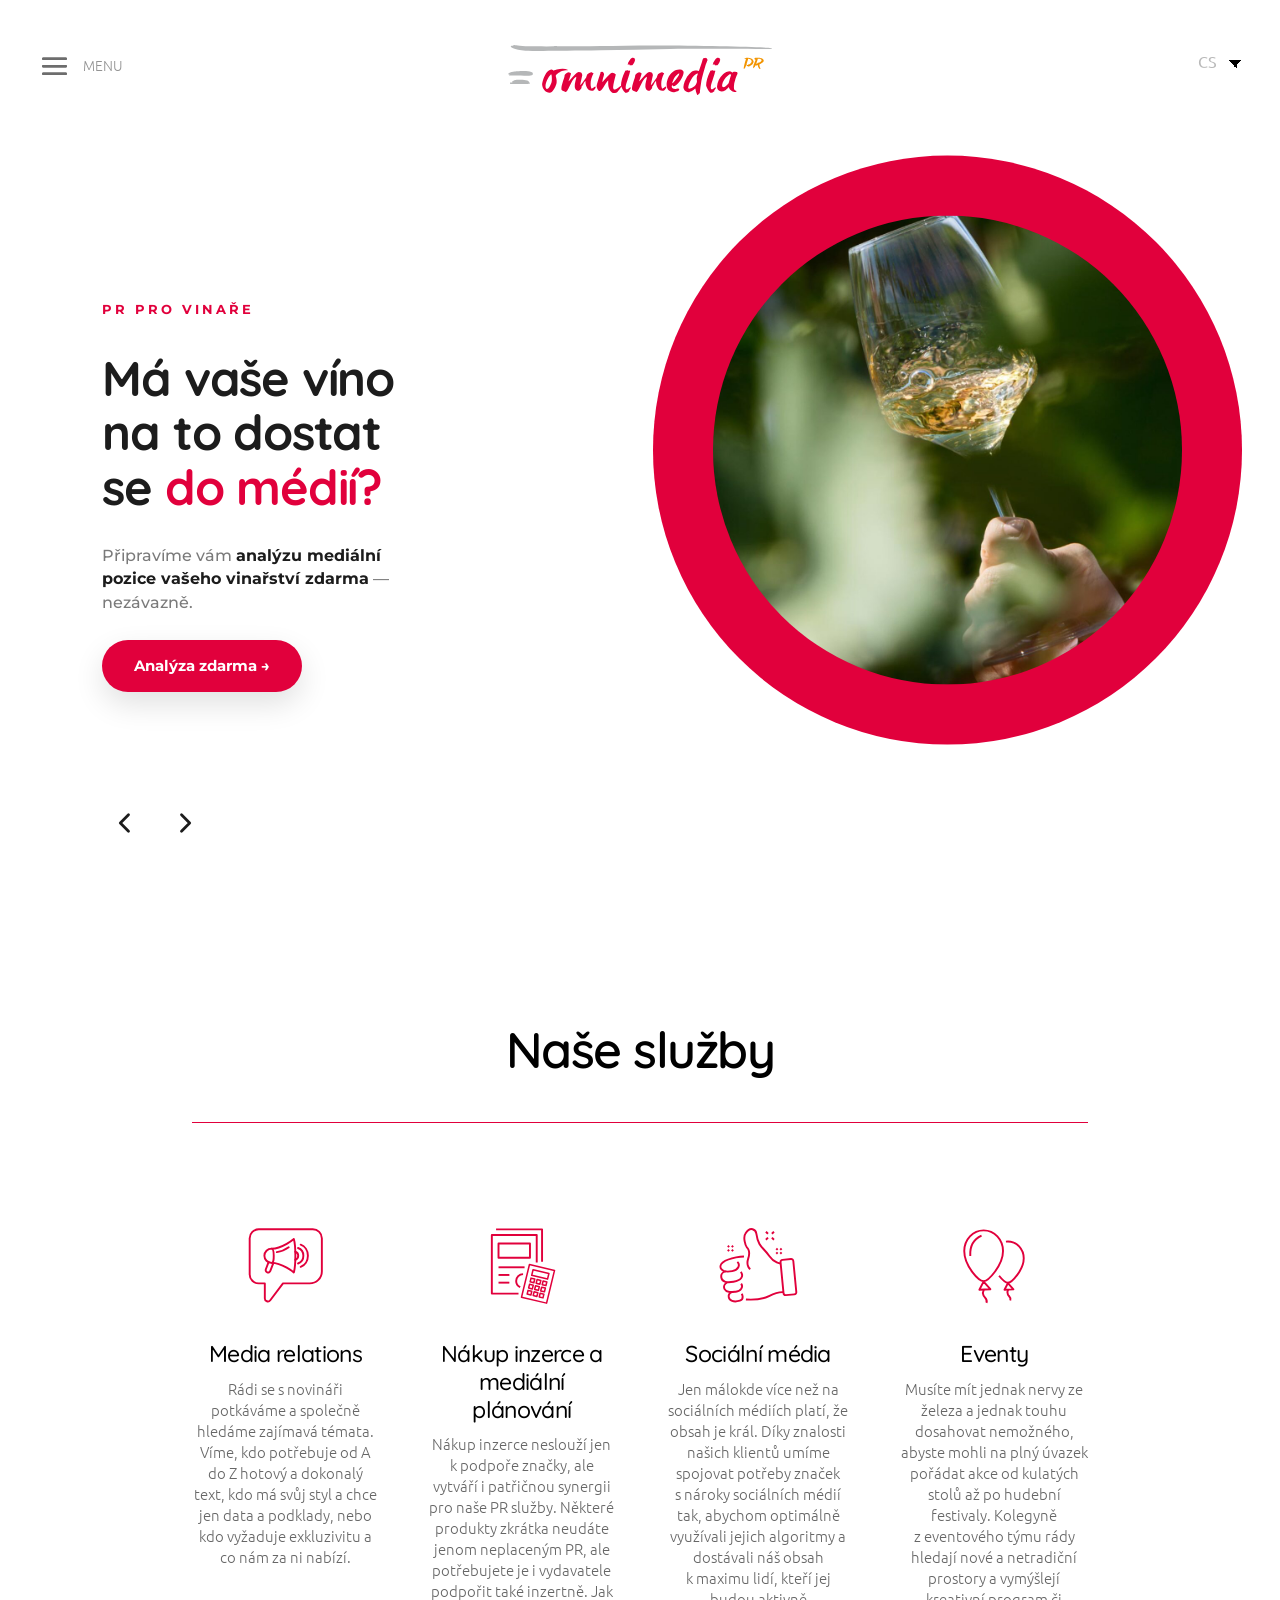
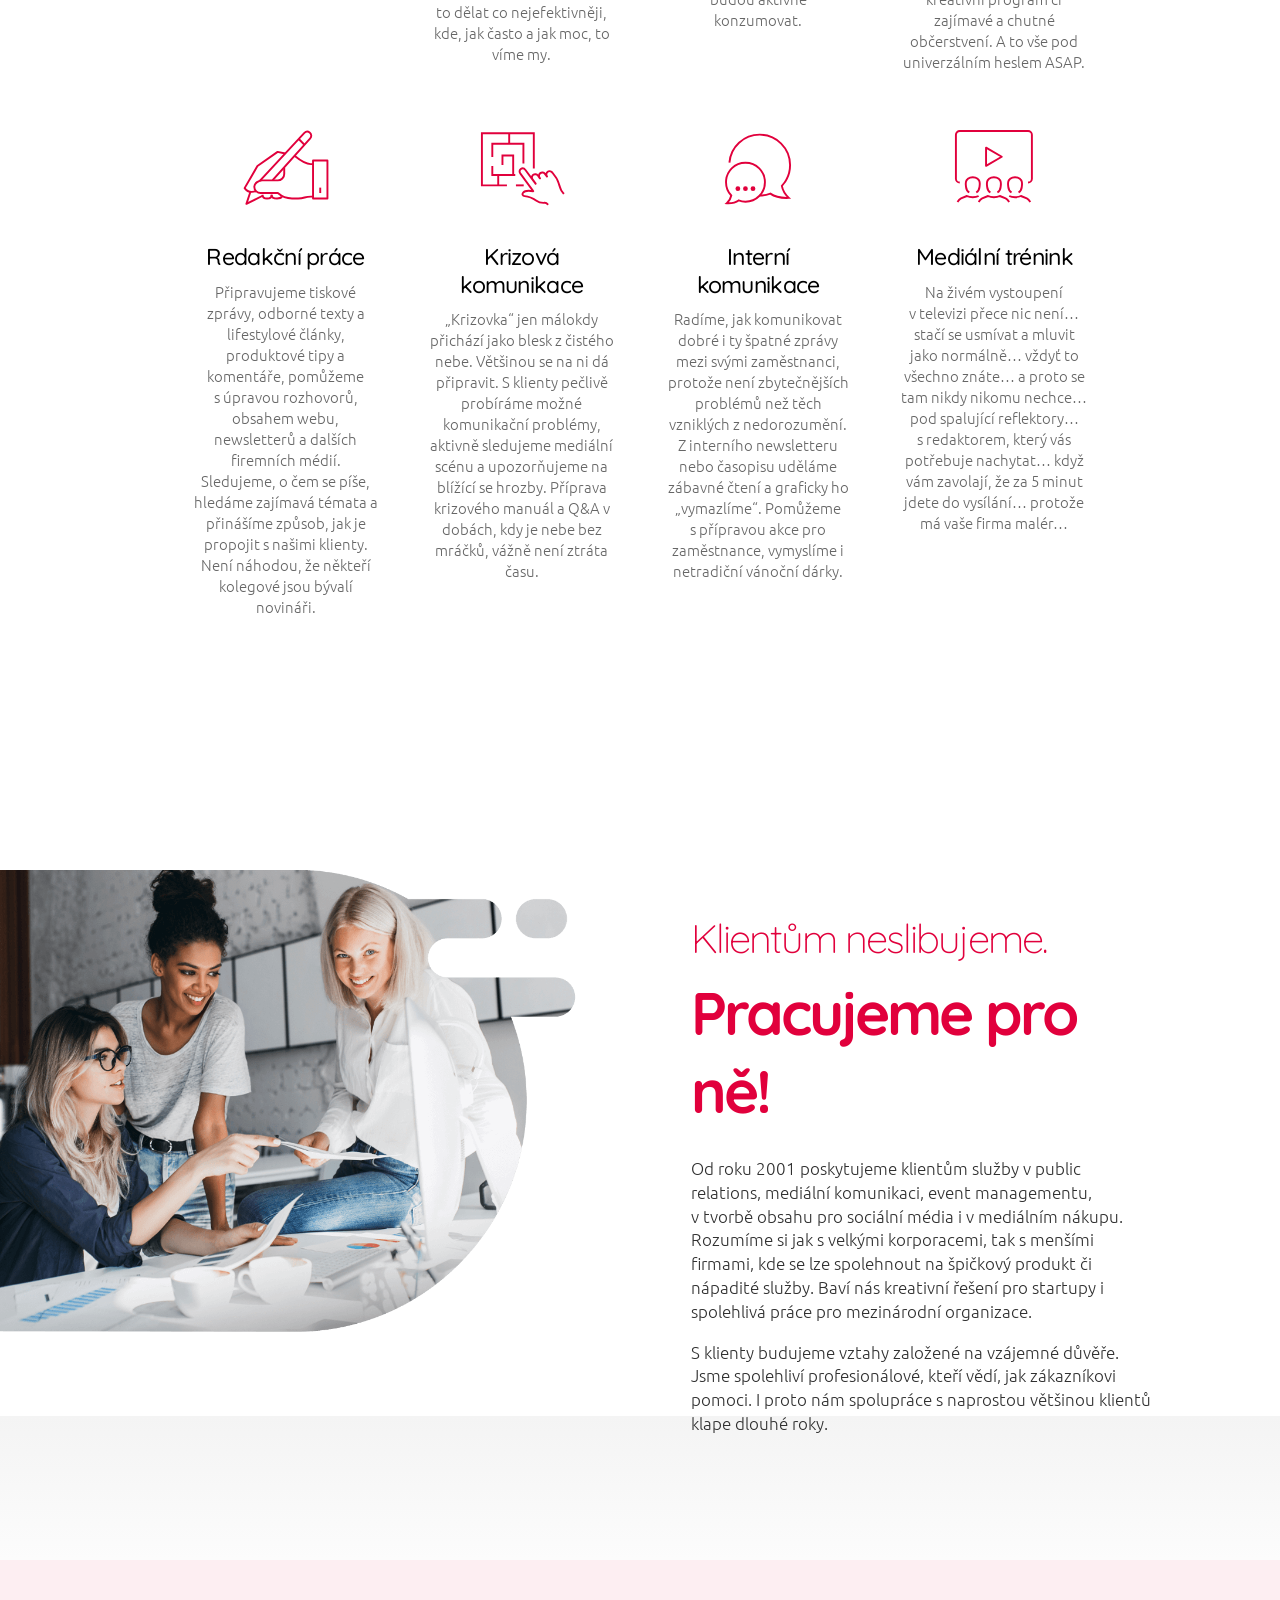
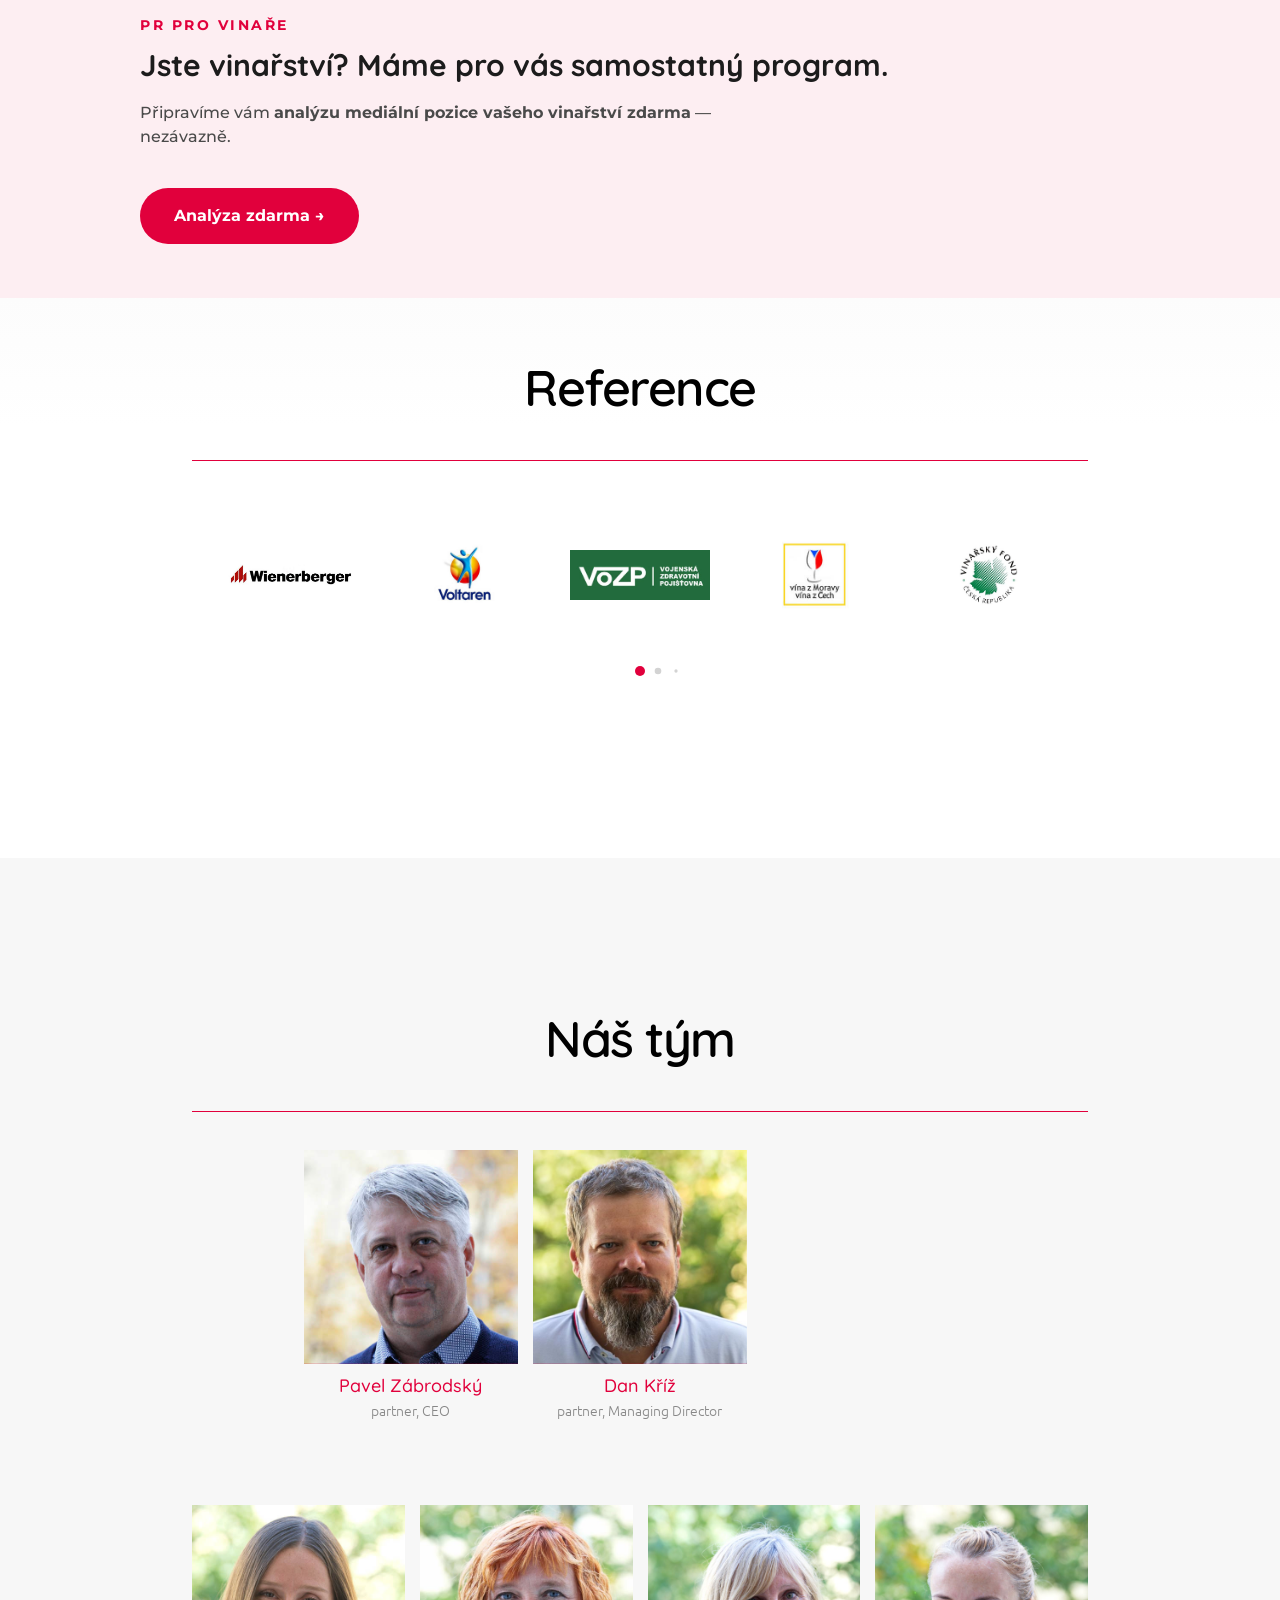
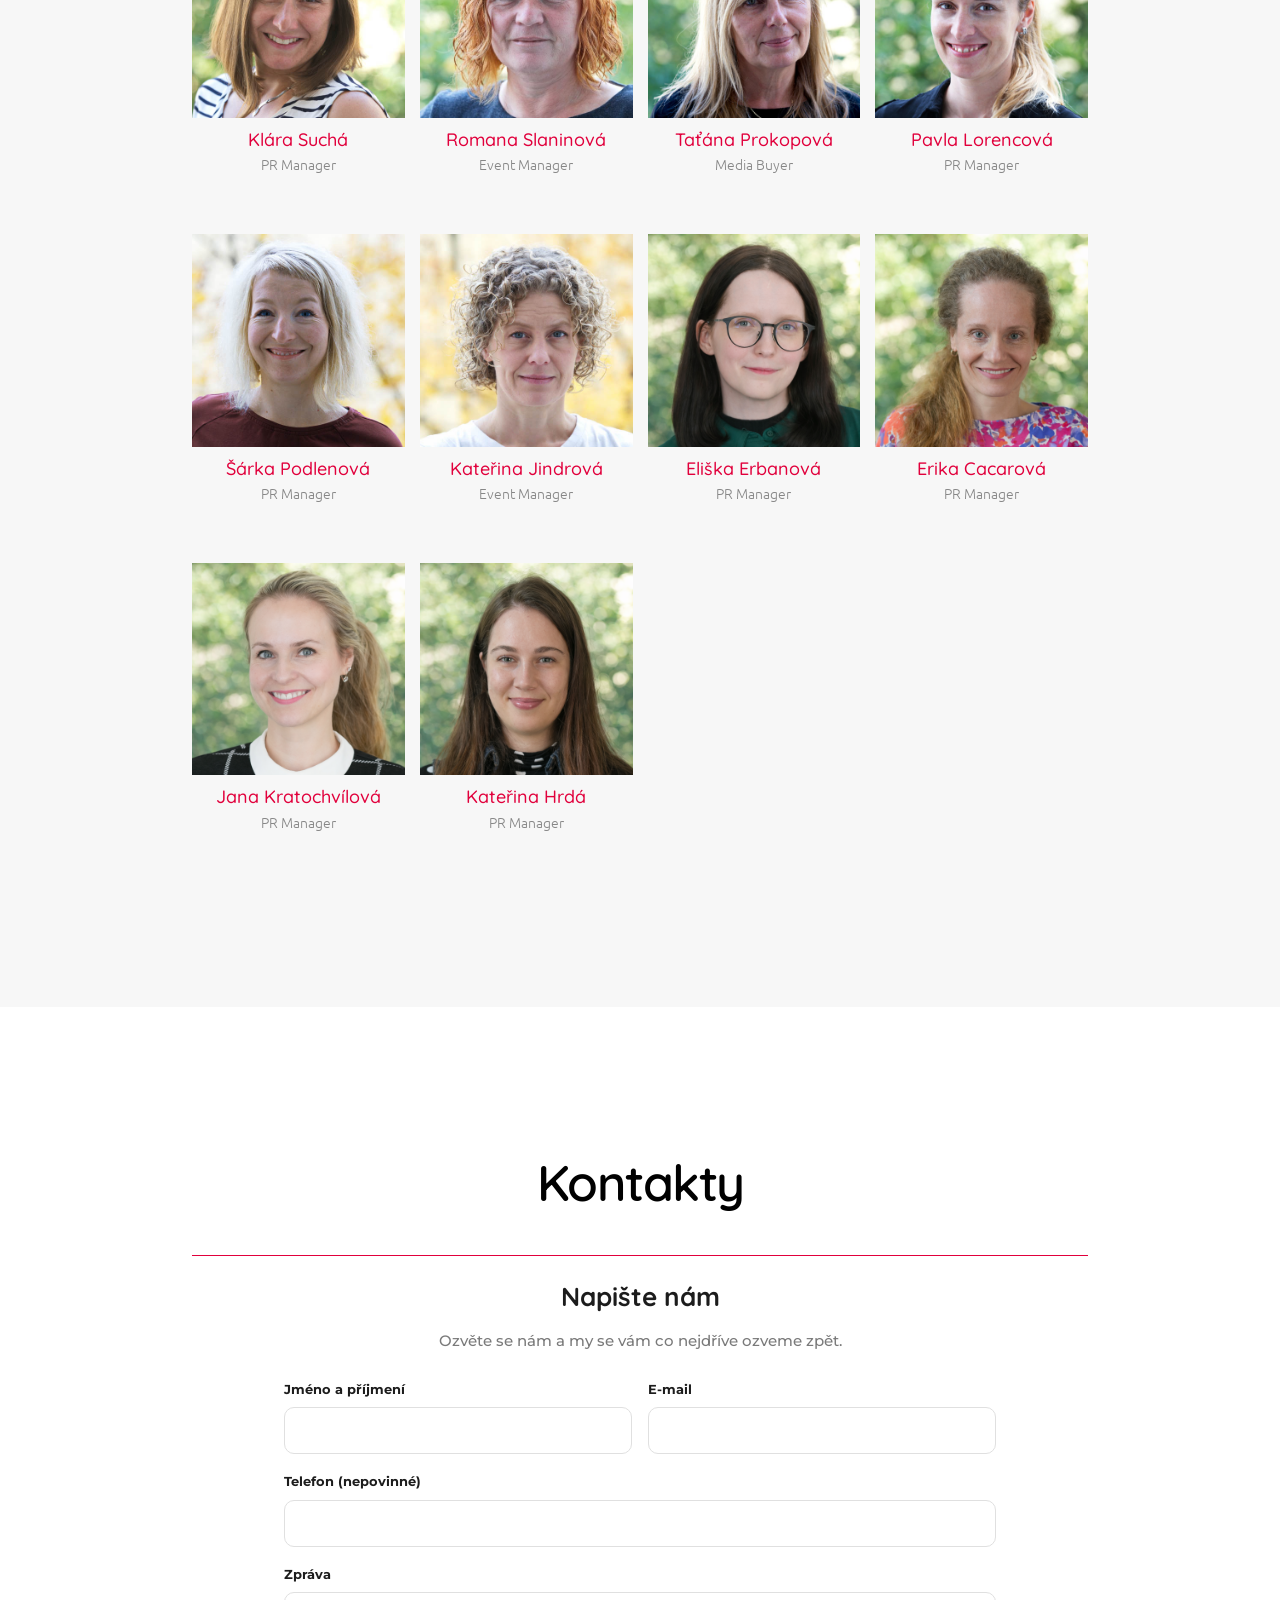
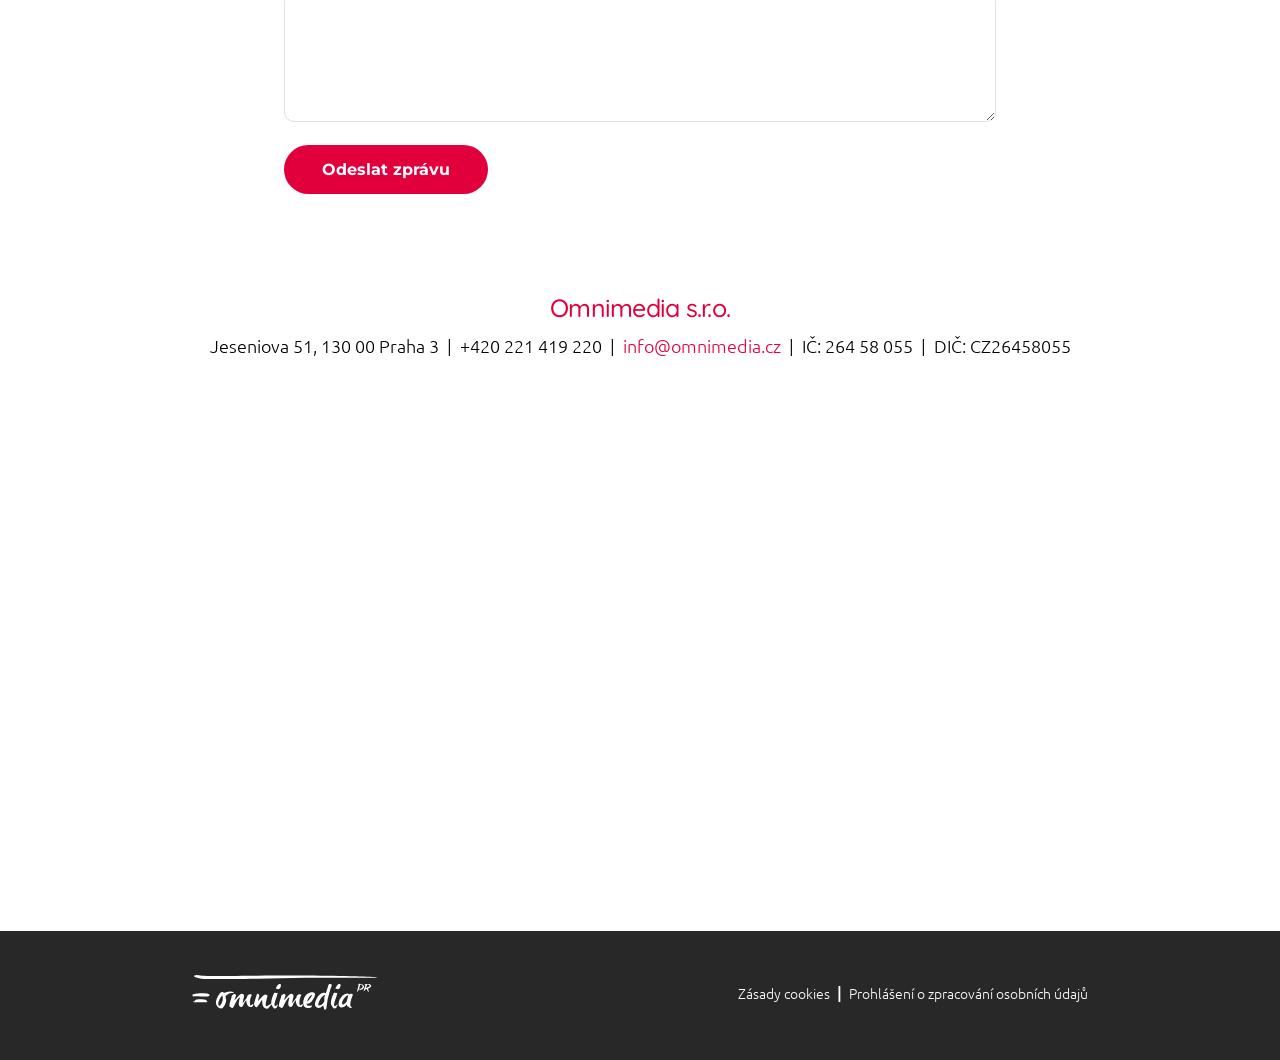
==== index.html @ 662f028c "Omnimedia web – statická kopie (CS+EN), čistý hero slider - 1:1 kopie omnimedia.cz převedená na samo" ====
<!DOCTYPE html>
<html lang="cs">
<head>
	<meta charset="UTF-8" />
<meta http-equiv="X-UA-Compatible" content="IE=edge">
	

	<script type="text/javascript">
		document.documentElement.className = 'js';
	</script>
	
	<title>Omnimedia | Omnimedia - Public Relations</title>
<meta name='robots' content='max-image-preview:large' />
<script type="text/javascript">
			let jqueryParams=[],jQuery=function(r){return jqueryParams=[...jqueryParams,r],jQuery},$=function(r){return jqueryParams=[...jqueryParams,r],$};window.jQuery=jQuery,window.$=jQuery;let customHeadScripts=!1;jQuery.fn=jQuery.prototype={},$.fn=jQuery.prototype={},jQuery.noConflict=function(r){if(window.jQuery)return jQuery=window.jQuery,$=window.jQuery,customHeadScripts=!0,jQuery.noConflict},jQuery.ready=function(r){jqueryParams=[...jqueryParams,r]},$.ready=function(r){jqueryParams=[...jqueryParams,r]},jQuery.load=function(r){jqueryParams=[...jqueryParams,r]},$.load=function(r){jqueryParams=[...jqueryParams,r]},jQuery.fn.ready=function(r){jqueryParams=[...jqueryParams,r]},$.fn.ready=function(r){jqueryParams=[...jqueryParams,r]};</script>





<style id="global-styles-inline-css">
:root{--wp--preset--aspect-ratio--square: 1;--wp--preset--aspect-ratio--4-3: 4/3;--wp--preset--aspect-ratio--3-4: 3/4;--wp--preset--aspect-ratio--3-2: 3/2;--wp--preset--aspect-ratio--2-3: 2/3;--wp--preset--aspect-ratio--16-9: 16/9;--wp--preset--aspect-ratio--9-16: 9/16;--wp--preset--color--black: #000000;--wp--preset--color--cyan-bluish-gray: #abb8c3;--wp--preset--color--white: #ffffff;--wp--preset--color--pale-pink: #f78da7;--wp--preset--color--vivid-red: #cf2e2e;--wp--preset--color--luminous-vivid-orange: #ff6900;--wp--preset--color--luminous-vivid-amber: #fcb900;--wp--preset--color--light-green-cyan: #7bdcb5;--wp--preset--color--vivid-green-cyan: #00d084;--wp--preset--color--pale-cyan-blue: #8ed1fc;--wp--preset--color--vivid-cyan-blue: #0693e3;--wp--preset--color--vivid-purple: #9b51e0;--wp--preset--gradient--vivid-cyan-blue-to-vivid-purple: linear-gradient(135deg,rgb(6,147,227) 0%,rgb(155,81,224) 100%);--wp--preset--gradient--light-green-cyan-to-vivid-green-cyan: linear-gradient(135deg,rgb(122,220,180) 0%,rgb(0,208,130) 100%);--wp--preset--gradient--luminous-vivid-amber-to-luminous-vivid-orange: linear-gradient(135deg,rgb(252,185,0) 0%,rgb(255,105,0) 100%);--wp--preset--gradient--luminous-vivid-orange-to-vivid-red: linear-gradient(135deg,rgb(255,105,0) 0%,rgb(207,46,46) 100%);--wp--preset--gradient--very-light-gray-to-cyan-bluish-gray: linear-gradient(135deg,rgb(238,238,238) 0%,rgb(169,184,195) 100%);--wp--preset--gradient--cool-to-warm-spectrum: linear-gradient(135deg,rgb(74,234,220) 0%,rgb(151,120,209) 20%,rgb(207,42,186) 40%,rgb(238,44,130) 60%,rgb(251,105,98) 80%,rgb(254,248,76) 100%);--wp--preset--gradient--blush-light-purple: linear-gradient(135deg,rgb(255,206,236) 0%,rgb(152,150,240) 100%);--wp--preset--gradient--blush-bordeaux: linear-gradient(135deg,rgb(254,205,165) 0%,rgb(254,45,45) 50%,rgb(107,0,62) 100%);--wp--preset--gradient--luminous-dusk: linear-gradient(135deg,rgb(255,203,112) 0%,rgb(199,81,192) 50%,rgb(65,88,208) 100%);--wp--preset--gradient--pale-ocean: linear-gradient(135deg,rgb(255,245,203) 0%,rgb(182,227,212) 50%,rgb(51,167,181) 100%);--wp--preset--gradient--electric-grass: linear-gradient(135deg,rgb(202,248,128) 0%,rgb(113,206,126) 100%);--wp--preset--gradient--midnight: linear-gradient(135deg,rgb(2,3,129) 0%,rgb(40,116,252) 100%);--wp--preset--font-size--small: 13px;--wp--preset--font-size--medium: 20px;--wp--preset--font-size--large: 36px;--wp--preset--font-size--x-large: 42px;--wp--preset--spacing--20: 0.44rem;--wp--preset--spacing--30: 0.67rem;--wp--preset--spacing--40: 1rem;--wp--preset--spacing--50: 1.5rem;--wp--preset--spacing--60: 2.25rem;--wp--preset--spacing--70: 3.38rem;--wp--preset--spacing--80: 5.06rem;--wp--preset--shadow--natural: 6px 6px 9px rgba(0, 0, 0, 0.2);--wp--preset--shadow--deep: 12px 12px 50px rgba(0, 0, 0, 0.4);--wp--preset--shadow--sharp: 6px 6px 0px rgba(0, 0, 0, 0.2);--wp--preset--shadow--outlined: 6px 6px 0px -3px rgb(255, 255, 255), 6px 6px rgb(0, 0, 0);--wp--preset--shadow--crisp: 6px 6px 0px rgb(0, 0, 0);}:root { --wp--style--global--content-size: 823px;--wp--style--global--wide-size: 1080px; }:where(body) { margin: 0; }.wp-site-blocks > .alignleft { float: left; margin-right: 2em; }.wp-site-blocks > .alignright { float: right; margin-left: 2em; }.wp-site-blocks > .aligncenter { justify-content: center; margin-left: auto; margin-right: auto; }:where(.is-layout-flex){gap: 0.5em;}:where(.is-layout-grid){gap: 0.5em;}.is-layout-flow > .alignleft{float: left;margin-inline-start: 0;margin-inline-end: 2em;}.is-layout-flow > .alignright{float: right;margin-inline-start: 2em;margin-inline-end: 0;}.is-layout-flow > .aligncenter{margin-left: auto !important;margin-right: auto !important;}.is-layout-constrained > .alignleft{float: left;margin-inline-start: 0;margin-inline-end: 2em;}.is-layout-constrained > .alignright{float: right;margin-inline-start: 2em;margin-inline-end: 0;}.is-layout-constrained > .aligncenter{margin-left: auto !important;margin-right: auto !important;}.is-layout-constrained > :where(:not(.alignleft):not(.alignright):not(.alignfull)){max-width: var(--wp--style--global--content-size);margin-left: auto !important;margin-right: auto !important;}.is-layout-constrained > .alignwide{max-width: var(--wp--style--global--wide-size);}body .is-layout-flex{display: flex;}.is-layout-flex{flex-wrap: wrap;align-items: center;}.is-layout-flex > :is(*, div){margin: 0;}body .is-layout-grid{display: grid;}.is-layout-grid > :is(*, div){margin: 0;}body{padding-top: 0px;padding-right: 0px;padding-bottom: 0px;padding-left: 0px;}:root :where(.wp-element-button, .wp-block-button__link){background-color: #32373c;border-width: 0;color: #fff;font-family: inherit;font-size: inherit;font-style: inherit;font-weight: inherit;letter-spacing: inherit;line-height: inherit;padding-top: calc(0.667em + 2px);padding-right: calc(1.333em + 2px);padding-bottom: calc(0.667em + 2px);padding-left: calc(1.333em + 2px);text-decoration: none;text-transform: inherit;}.has-black-color{color: var(--wp--preset--color--black) !important;}.has-cyan-bluish-gray-color{color: var(--wp--preset--color--cyan-bluish-gray) !important;}.has-white-color{color: var(--wp--preset--color--white) !important;}.has-pale-pink-color{color: var(--wp--preset--color--pale-pink) !important;}.has-vivid-red-color{color: var(--wp--preset--color--vivid-red) !important;}.has-luminous-vivid-orange-color{color: var(--wp--preset--color--luminous-vivid-orange) !important;}.has-luminous-vivid-amber-color{color: var(--wp--preset--color--luminous-vivid-amber) !important;}.has-light-green-cyan-color{color: var(--wp--preset--color--light-green-cyan) !important;}.has-vivid-green-cyan-color{color: var(--wp--preset--color--vivid-green-cyan) !important;}.has-pale-cyan-blue-color{color: var(--wp--preset--color--pale-cyan-blue) !important;}.has-vivid-cyan-blue-color{color: var(--wp--preset--color--vivid-cyan-blue) !important;}.has-vivid-purple-color{color: var(--wp--preset--color--vivid-purple) !important;}.has-black-background-color{background-color: var(--wp--preset--color--black) !important;}.has-cyan-bluish-gray-background-color{background-color: var(--wp--preset--color--cyan-bluish-gray) !important;}.has-white-background-color{background-color: var(--wp--preset--color--white) !important;}.has-pale-pink-background-color{background-color: var(--wp--preset--color--pale-pink) !important;}.has-vivid-red-background-color{background-color: var(--wp--preset--color--vivid-red) !important;}.has-luminous-vivid-orange-background-color{background-color: var(--wp--preset--color--luminous-vivid-orange) !important;}.has-luminous-vivid-amber-background-color{background-color: var(--wp--preset--color--luminous-vivid-amber) !important;}.has-light-green-cyan-background-color{background-color: var(--wp--preset--color--light-green-cyan) !important;}.has-vivid-green-cyan-background-color{background-color: var(--wp--preset--color--vivid-green-cyan) !important;}.has-pale-cyan-blue-background-color{background-color: var(--wp--preset--color--pale-cyan-blue) !important;}.has-vivid-cyan-blue-background-color{background-color: var(--wp--preset--color--vivid-cyan-blue) !important;}.has-vivid-purple-background-color{background-color: var(--wp--preset--color--vivid-purple) !important;}.has-black-border-color{border-color: var(--wp--preset--color--black) !important;}.has-cyan-bluish-gray-border-color{border-color: var(--wp--preset--color--cyan-bluish-gray) !important;}.has-white-border-color{border-color: var(--wp--preset--color--white) !important;}.has-pale-pink-border-color{border-color: var(--wp--preset--color--pale-pink) !important;}.has-vivid-red-border-color{border-color: var(--wp--preset--color--vivid-red) !important;}.has-luminous-vivid-orange-border-color{border-color: var(--wp--preset--color--luminous-vivid-orange) !important;}.has-luminous-vivid-amber-border-color{border-color: var(--wp--preset--color--luminous-vivid-amber) !important;}.has-light-green-cyan-border-color{border-color: var(--wp--preset--color--light-green-cyan) !important;}.has-vivid-green-cyan-border-color{border-color: var(--wp--preset--color--vivid-green-cyan) !important;}.has-pale-cyan-blue-border-color{border-color: var(--wp--preset--color--pale-cyan-blue) !important;}.has-vivid-cyan-blue-border-color{border-color: var(--wp--preset--color--vivid-cyan-blue) !important;}.has-vivid-purple-border-color{border-color: var(--wp--preset--color--vivid-purple) !important;}.has-vivid-cyan-blue-to-vivid-purple-gradient-background{background: var(--wp--preset--gradient--vivid-cyan-blue-to-vivid-purple) !important;}.has-light-green-cyan-to-vivid-green-cyan-gradient-background{background: var(--wp--preset--gradient--light-green-cyan-to-vivid-green-cyan) !important;}.has-luminous-vivid-amber-to-luminous-vivid-orange-gradient-background{background: var(--wp--preset--gradient--luminous-vivid-amber-to-luminous-vivid-orange) !important;}.has-luminous-vivid-orange-to-vivid-red-gradient-background{background: var(--wp--preset--gradient--luminous-vivid-orange-to-vivid-red) !important;}.has-very-light-gray-to-cyan-bluish-gray-gradient-background{background: var(--wp--preset--gradient--very-light-gray-to-cyan-bluish-gray) !important;}.has-cool-to-warm-spectrum-gradient-background{background: var(--wp--preset--gradient--cool-to-warm-spectrum) !important;}.has-blush-light-purple-gradient-background{background: var(--wp--preset--gradient--blush-light-purple) !important;}.has-blush-bordeaux-gradient-background{background: var(--wp--preset--gradient--blush-bordeaux) !important;}.has-luminous-dusk-gradient-background{background: var(--wp--preset--gradient--luminous-dusk) !important;}.has-pale-ocean-gradient-background{background: var(--wp--preset--gradient--pale-ocean) !important;}.has-electric-grass-gradient-background{background: var(--wp--preset--gradient--electric-grass) !important;}.has-midnight-gradient-background{background: var(--wp--preset--gradient--midnight) !important;}.has-small-font-size{font-size: var(--wp--preset--font-size--small) !important;}.has-medium-font-size{font-size: var(--wp--preset--font-size--medium) !important;}.has-large-font-size{font-size: var(--wp--preset--font-size--large) !important;}.has-x-large-font-size{font-size: var(--wp--preset--font-size--x-large) !important;}
/*# sourceURL=global-styles-inline-css */
</style>

<link rel='stylesheet' id='depicter-front-pre-css' href='assets-mirror/wp-content/plugins/depicter/resources/styles/player/depicter-pre_ver1768428420.css' media='all' />
<link rel="preload" as="style" onload="this.rel='stylesheet';this.onload=null" id='depicter--front-common-css' href='assets-mirror/wp-content/plugins/depicter/resources/styles/player/depicter_ver1768428420.css' media='all' />
<link rel='stylesheet' id='depicter-180-google-font-css' href='assets-mirror/wp-content/uploads/omgf/depicter-180-google-font/depicter-180-google-font_ver1673941083.css' media='all' />
<link rel="preload" as="style" onload="this.rel='stylesheet';this.onload=null" id='depicter--180-custom-css' href='assets-mirror/wp-content/uploads/depicter/css/180_ver1781614226.css' media='all' />
<link rel='stylesheet' id='trp-language-switcher-style-css' href='assets-mirror/wp-content/plugins/translatepress-multilingual/assets/css/trp-language-switcher_ver321.css' media='all' />

<style id="divi-style-inline-inline-css">
/*!
Theme Name: Divi
Theme URI: http://www.elegantthemes.com/gallery/divi/
Version: 4.27.6
Description: Smart. Flexible. Beautiful. Divi is the most powerful theme in our collection.
Author: Elegant Themes
Author URI: http://www.elegantthemes.com
License: GNU General Public License v2
License URI: http://www.gnu.org/licenses/gpl-2.0.html
*/
a,abbr,acronym,address,applet,b,big,blockquote,body,center,cite,code,dd,del,dfn,div,dl,dt,em,fieldset,font,form,h1,h2,h3,h4,h5,h6,html,i,iframe,img,ins,kbd,label,legend,li,object,ol,p,pre,q,s,samp,small,span,strike,strong,sub,sup,tt,u,ul,var{margin:0;padding:0;border:0;outline:0;font-size:100%;-ms-text-size-adjust:100%;-webkit-text-size-adjust:100%;vertical-align:baseline;background:transparent}body{line-height:1}ol,ul{list-style:none}blockquote,q{quotes:none}blockquote:after,blockquote:before,q:after,q:before{content:"";content:none}blockquote{margin:20px 0 30px;border-left:5px solid;padding-left:20px}:focus{outline:0}del{text-decoration:line-through}pre{overflow:auto;padding:10px}figure{margin:0}table{border-collapse:collapse;border-spacing:0}article,aside,footer,header,hgroup,nav,section{display:block}body{font-family:Open Sans,Arial,sans-serif;font-size:14px;color:#666;background-color:#fff;line-height:1.7em;font-weight:500;-webkit-font-smoothing:antialiased;-moz-osx-font-smoothing:grayscale}body.page-template-page-template-blank-php #page-container{padding-top:0!important}body.et_cover_background{background-size:cover!important;background-position:top!important;background-repeat:no-repeat!important;background-attachment:fixed}a{color:#2ea3f2}a,a:hover{text-decoration:none}p{padding-bottom:1em}p:not(.has-background):last-of-type{padding-bottom:0}p.et_normal_padding{padding-bottom:1em}strong{font-weight:700}cite,em,i{font-style:italic}code,pre{font-family:Courier New,monospace;margin-bottom:10px}ins{text-decoration:none}sub,sup{height:0;line-height:1;position:relative;vertical-align:baseline}sup{bottom:.8em}sub{top:.3em}dl{margin:0 0 1.5em}dl dt{font-weight:700}dd{margin-left:1.5em}blockquote p{padding-bottom:0}embed,iframe,object,video{max-width:100%}h1,h2,h3,h4,h5,h6{color:#333;padding-bottom:10px;line-height:1em;font-weight:500}h1 a,h2 a,h3 a,h4 a,h5 a,h6 a{color:inherit}h1{font-size:30px}h2{font-size:26px}h3{font-size:22px}h4{font-size:18px}h5{font-size:16px}h6{font-size:14px}input{-webkit-appearance:none}input[type=checkbox]{-webkit-appearance:checkbox}input[type=radio]{-webkit-appearance:radio}input.text,input.title,input[type=email],input[type=password],input[type=tel],input[type=text],select,textarea{background-color:#fff;border:1px solid #bbb;padding:2px;color:#4e4e4e}input.text:focus,input.title:focus,input[type=text]:focus,select:focus,textarea:focus{border-color:#2d3940;color:#3e3e3e}input.text,input.title,input[type=text],select,textarea{margin:0}textarea{padding:4px}button,input,select,textarea{font-family:inherit}img{max-width:100%;height:auto}.clear{clear:both}br.clear{margin:0;padding:0}.pagination{clear:both}#et_search_icon:hover,.et-social-icon a:hover,.et_password_protected_form .et_submit_button,.form-submit .et_pb_buttontton.alt.disabled,.nav-single a,.posted_in a{color:#2ea3f2}.et-search-form,blockquote{border-color:#2ea3f2}#main-content{background-color:#fff}.container{width:80%;max-width:1080px;margin:auto;position:relative}body:not(.et-tb) #main-content .container,body:not(.et-tb-has-header) #main-content .container{padding-top:58px}.et_full_width_page #main-content .container:before{display:none}.main_title{margin-bottom:20px}.et_password_protected_form .et_submit_button:hover,.form-submit .et_pb_button:hover{background:rgba(0,0,0,.05)}.et_button_icon_visible .et_pb_button{padding-right:2em;padding-left:.7em}.et_button_icon_visible .et_pb_button:after{opacity:1;margin-left:0}.et_button_left .et_pb_button:hover:after{left:.15em}.et_button_left .et_pb_button:after{margin-left:0;left:1em}.et_button_icon_visible.et_button_left .et_pb_button,.et_button_left .et_pb_button:hover,.et_button_left .et_pb_module .et_pb_button:hover{padding-left:2em;padding-right:.7em}.et_button_icon_visible.et_button_left .et_pb_button:after,.et_button_left .et_pb_button:hover:after{left:.15em}.et_password_protected_form .et_submit_button:hover,.form-submit .et_pb_button:hover{padding:.3em 1em}.et_button_no_icon .et_pb_button:after{display:none}.et_button_no_icon.et_button_icon_visible.et_button_left .et_pb_button,.et_button_no_icon.et_button_left .et_pb_button:hover,.et_button_no_icon .et_pb_button,.et_button_no_icon .et_pb_button:hover{padding:.3em 1em!important}.et_button_custom_icon .et_pb_button:after{line-height:1.7em}.et_button_custom_icon.et_button_icon_visible .et_pb_button:after,.et_button_custom_icon .et_pb_button:hover:after{margin-left:.3em}#left-area .post_format-post-format-gallery .wp-block-gallery:first-of-type{padding:0;margin-bottom:-16px}.entry-content table:not(.variations){border:1px solid #eee;margin:0 0 15px;text-align:left;width:100%}.entry-content thead th,.entry-content tr th{color:#555;font-weight:700;padding:9px 24px}.entry-content tr td{border-top:1px solid #eee;padding:6px 24px}#left-area ul,.entry-content ul,.et-l--body ul,.et-l--footer ul,.et-l--header ul{list-style-type:disc;padding:0 0 23px 1em;line-height:26px}#left-area ol,.entry-content ol,.et-l--body ol,.et-l--footer ol,.et-l--header ol{list-style-type:decimal;list-style-position:inside;padding:0 0 23px;line-height:26px}#left-area ul li ul,.entry-content ul li ol{padding:2px 0 2px 20px}#left-area ol li ul,.entry-content ol li ol,.et-l--body ol li ol,.et-l--footer ol li ol,.et-l--header ol li ol{padding:2px 0 2px 35px}#left-area ul.wp-block-gallery{display:-webkit-box;display:-ms-flexbox;display:flex;-ms-flex-wrap:wrap;flex-wrap:wrap;list-style-type:none;padding:0}#left-area ul.products{padding:0!important;line-height:1.7!important;list-style:none!important}.gallery-item a{display:block}.gallery-caption,.gallery-item a{width:90%}#wpadminbar{z-index:100001}#left-area .post-meta{font-size:14px;padding-bottom:15px}#left-area .post-meta a{text-decoration:none;color:#666}#left-area .et_featured_image{padding-bottom:7px}.single .post{padding-bottom:25px}body.single .et_audio_content{margin-bottom:-6px}.nav-single a{text-decoration:none;color:#2ea3f2;font-size:14px;font-weight:400}.nav-previous{float:left}.nav-next{float:right}.et_password_protected_form p input{background-color:#eee;border:none!important;width:100%!important;border-radius:0!important;font-size:14px;color:#999!important;padding:16px!important;-webkit-box-sizing:border-box;box-sizing:border-box}.et_password_protected_form label{display:none}.et_password_protected_form .et_submit_button{font-family:inherit;display:block;float:right;margin:8px auto 0;cursor:pointer}.post-password-required p.nocomments.container{max-width:100%}.post-password-required p.nocomments.container:before{display:none}.aligncenter,div.post .new-post .aligncenter{display:block;margin-left:auto;margin-right:auto}.wp-caption{border:1px solid #ddd;text-align:center;background-color:#f3f3f3;margin-bottom:10px;max-width:96%;padding:8px}.wp-caption.alignleft{margin:0 30px 20px 0}.wp-caption.alignright{margin:0 0 20px 30px}.wp-caption img{margin:0;padding:0;border:0}.wp-caption p.wp-caption-text{font-size:12px;padding:0 4px 5px;margin:0}.alignright{float:right}.alignleft{float:left}img.alignleft{display:inline;float:left;margin-right:15px}img.alignright{display:inline;float:right;margin-left:15px}.page.et_pb_pagebuilder_layout #main-content{background-color:transparent}body #main-content .et_builder_inner_content>h1,body #main-content .et_builder_inner_content>h2,body #main-content .et_builder_inner_content>h3,body #main-content .et_builder_inner_content>h4,body #main-content .et_builder_inner_content>h5,body #main-content .et_builder_inner_content>h6{line-height:1.4em}body #main-content .et_builder_inner_content>p{line-height:1.7em}.wp-block-pullquote{margin:20px 0 30px}.wp-block-pullquote.has-background blockquote{border-left:none}.wp-block-group.has-background{padding:1.5em 1.5em .5em}@media (min-width:981px){#left-area{width:79.125%;padding-bottom:23px}#main-content .container:before{content:"";position:absolute;top:0;height:100%;width:1px;background-color:#e2e2e2}.et_full_width_page #left-area,.et_no_sidebar #left-area{float:none;width:100%!important}.et_full_width_page #left-area{padding-bottom:0}.et_no_sidebar #main-content .container:before{display:none}}@media (max-width:980px){#page-container{padding-top:80px}.et-tb #page-container,.et-tb-has-header #page-container{padding-top:0!important}#left-area,#sidebar{width:100%!important}#main-content .container:before{display:none!important}.et_full_width_page .et_gallery_item:nth-child(4n+1){clear:none}}@media print{#page-container{padding-top:0!important}}#wp-admin-bar-et-use-visual-builder a:before{font-family:ETmodules!important;content:"\e625";font-size:30px!important;width:28px;margin-top:-3px;color:#974df3!important}#wp-admin-bar-et-use-visual-builder:hover a:before{color:#fff!important}#wp-admin-bar-et-use-visual-builder:hover a,#wp-admin-bar-et-use-visual-builder a:hover{transition:background-color .5s ease;-webkit-transition:background-color .5s ease;-moz-transition:background-color .5s ease;background-color:#7e3bd0!important;color:#fff!important}* html .clearfix,:first-child+html .clearfix{zoom:1}.iphone .et_pb_section_video_bg video::-webkit-media-controls-start-playback-button{display:none!important;-webkit-appearance:none}.et_mobile_device .et_pb_section_parallax .et_pb_parallax_css{background-attachment:scroll}.et-social-facebook a.icon:before{content:"\e093"}.et-social-twitter a.icon:before{content:"\e094"}.et-social-google-plus a.icon:before{content:"\e096"}.et-social-instagram a.icon:before{content:"\e09a"}.et-social-rss a.icon:before{content:"\e09e"}.ai1ec-single-event:after{content:" ";display:table;clear:both}.evcal_event_details .evcal_evdata_cell .eventon_details_shading_bot.eventon_details_shading_bot{z-index:3}.wp-block-divi-layout{margin-bottom:1em}*{-webkit-box-sizing:border-box;box-sizing:border-box}#et-info-email:before,#et-info-phone:before,#et_search_icon:before,.comment-reply-link:after,.et-cart-info span:before,.et-pb-arrow-next:before,.et-pb-arrow-prev:before,.et-social-icon a:before,.et_audio_container .mejs-playpause-button button:before,.et_audio_container .mejs-volume-button button:before,.et_overlay:before,.et_password_protected_form .et_submit_button:after,.et_pb_button:after,.et_pb_contact_reset:after,.et_pb_contact_submit:after,.et_pb_font_icon:before,.et_pb_newsletter_button:after,.et_pb_pricing_table_button:after,.et_pb_promo_button:after,.et_pb_testimonial:before,.et_pb_toggle_title:before,.form-submit .et_pb_button:after,.mobile_menu_bar:before,a.et_pb_more_button:after{font-family:ETmodules!important;speak:none;font-style:normal;font-weight:400;-webkit-font-feature-settings:normal;font-feature-settings:normal;font-variant:normal;text-transform:none;line-height:1;-webkit-font-smoothing:antialiased;-moz-osx-font-smoothing:grayscale;text-shadow:0 0;direction:ltr}.et-pb-icon,.et_pb_custom_button_icon.et_pb_button:after,.et_pb_login .et_pb_custom_button_icon.et_pb_button:after,.et_pb_woo_custom_button_icon .button.et_pb_custom_button_icon.et_pb_button:after,.et_pb_woo_custom_button_icon .button.et_pb_custom_button_icon.et_pb_button:hover:after{content:attr(data-icon)}.et-pb-icon{font-family:ETmodules;speak:none;font-weight:400;-webkit-font-feature-settings:normal;font-feature-settings:normal;font-variant:normal;text-transform:none;line-height:1;-webkit-font-smoothing:antialiased;font-size:96px;font-style:normal;display:inline-block;-webkit-box-sizing:border-box;box-sizing:border-box;direction:ltr}#et-ajax-saving{display:none;-webkit-transition:background .3s,-webkit-box-shadow .3s;transition:background .3s,-webkit-box-shadow .3s;transition:background .3s,box-shadow .3s;transition:background .3s,box-shadow .3s,-webkit-box-shadow .3s;-webkit-box-shadow:rgba(0,139,219,.247059) 0 0 60px;box-shadow:0 0 60px rgba(0,139,219,.247059);position:fixed;top:50%;left:50%;width:50px;height:50px;background:#fff;border-radius:50px;margin:-25px 0 0 -25px;z-index:999999;text-align:center}#et-ajax-saving img{margin:9px}.et-safe-mode-indicator,.et-safe-mode-indicator:focus,.et-safe-mode-indicator:hover{-webkit-box-shadow:0 5px 10px rgba(41,196,169,.15);box-shadow:0 5px 10px rgba(41,196,169,.15);background:#29c4a9;color:#fff;font-size:14px;font-weight:600;padding:12px;line-height:16px;border-radius:3px;position:fixed;bottom:30px;right:30px;z-index:999999;text-decoration:none;font-family:Open Sans,sans-serif;-webkit-font-smoothing:antialiased;-moz-osx-font-smoothing:grayscale}.et_pb_button{font-size:20px;font-weight:500;padding:.3em 1em;line-height:1.7em!important;background-color:transparent;background-size:cover;background-position:50%;background-repeat:no-repeat;border:2px solid;border-radius:3px;-webkit-transition-duration:.2s;transition-duration:.2s;-webkit-transition-property:all!important;transition-property:all!important}.et_pb_button,.et_pb_button_inner{position:relative}.et_pb_button:hover,.et_pb_module .et_pb_button:hover{border:2px solid transparent;padding:.3em 2em .3em .7em}.et_pb_button:hover{background-color:hsla(0,0%,100%,.2)}.et_pb_bg_layout_light.et_pb_button:hover,.et_pb_bg_layout_light .et_pb_button:hover{background-color:rgba(0,0,0,.05)}.et_pb_button:after,.et_pb_button:before{font-size:32px;line-height:1em;content:"\35";opacity:0;position:absolute;margin-left:-1em;-webkit-transition:all .2s;transition:all .2s;text-transform:none;-webkit-font-feature-settings:"kern" off;font-feature-settings:"kern" off;font-variant:none;font-style:normal;font-weight:400;text-shadow:none}.et_pb_button.et_hover_enabled:hover:after,.et_pb_button.et_pb_hovered:hover:after{-webkit-transition:none!important;transition:none!important}.et_pb_button:before{display:none}.et_pb_button:hover:after{opacity:1;margin-left:0}.et_pb_column_1_3 h1,.et_pb_column_1_4 h1,.et_pb_column_1_5 h1,.et_pb_column_1_6 h1,.et_pb_column_2_5 h1{font-size:26px}.et_pb_column_1_3 h2,.et_pb_column_1_4 h2,.et_pb_column_1_5 h2,.et_pb_column_1_6 h2,.et_pb_column_2_5 h2{font-size:23px}.et_pb_column_1_3 h3,.et_pb_column_1_4 h3,.et_pb_column_1_5 h3,.et_pb_column_1_6 h3,.et_pb_column_2_5 h3{font-size:20px}.et_pb_column_1_3 h4,.et_pb_column_1_4 h4,.et_pb_column_1_5 h4,.et_pb_column_1_6 h4,.et_pb_column_2_5 h4{font-size:18px}.et_pb_column_1_3 h5,.et_pb_column_1_4 h5,.et_pb_column_1_5 h5,.et_pb_column_1_6 h5,.et_pb_column_2_5 h5{font-size:16px}.et_pb_column_1_3 h6,.et_pb_column_1_4 h6,.et_pb_column_1_5 h6,.et_pb_column_1_6 h6,.et_pb_column_2_5 h6{font-size:15px}.et_pb_bg_layout_dark,.et_pb_bg_layout_dark h1,.et_pb_bg_layout_dark h2,.et_pb_bg_layout_dark h3,.et_pb_bg_layout_dark h4,.et_pb_bg_layout_dark h5,.et_pb_bg_layout_dark h6{color:#fff!important}.et_pb_module.et_pb_text_align_left{text-align:left}.et_pb_module.et_pb_text_align_center{text-align:center}.et_pb_module.et_pb_text_align_right{text-align:right}.et_pb_module.et_pb_text_align_justified{text-align:justify}.clearfix:after{visibility:hidden;display:block;font-size:0;content:" ";clear:both;height:0}.et_pb_bg_layout_light .et_pb_more_button{color:#2ea3f2}.et_builder_inner_content{position:relative;z-index:1}header .et_builder_inner_content{z-index:2}.et_pb_css_mix_blend_mode_passthrough{mix-blend-mode:unset!important}.et_pb_image_container{margin:-20px -20px 29px}.et_pb_module_inner{position:relative}.et_hover_enabled_preview{z-index:2}.et_hover_enabled:hover{position:relative;z-index:2}.et_pb_all_tabs,.et_pb_module,.et_pb_posts_nav a,.et_pb_tab,.et_pb_with_background{position:relative;background-size:cover;background-position:50%;background-repeat:no-repeat}.et_pb_background_mask,.et_pb_background_pattern{bottom:0;left:0;position:absolute;right:0;top:0}.et_pb_background_mask{background-size:calc(100% + 2px) calc(100% + 2px);background-repeat:no-repeat;background-position:50%;overflow:hidden}.et_pb_background_pattern{background-position:0 0;background-repeat:repeat}.et_pb_with_border{position:relative;border:0 solid #333}.post-password-required .et_pb_row{padding:0;width:100%}.post-password-required .et_password_protected_form{min-height:0}body.et_pb_pagebuilder_layout.et_pb_show_title .post-password-required .et_password_protected_form h1,body:not(.et_pb_pagebuilder_layout) .post-password-required .et_password_protected_form h1{display:none}.et_pb_no_bg{padding:0!important}.et_overlay.et_pb_inline_icon:before,.et_pb_inline_icon:before{content:attr(data-icon)}.et_pb_more_button{color:inherit;text-shadow:none;text-decoration:none;display:inline-block;margin-top:20px}.et_parallax_bg_wrap{overflow:hidden;position:absolute;top:0;right:0;bottom:0;left:0}.et_parallax_bg{background-repeat:no-repeat;background-position:top;background-size:cover;position:absolute;bottom:0;left:0;width:100%;height:100%;display:block}.et_parallax_bg.et_parallax_bg__hover,.et_parallax_bg.et_parallax_bg_phone,.et_parallax_bg.et_parallax_bg_tablet,.et_parallax_gradient.et_parallax_gradient__hover,.et_parallax_gradient.et_parallax_gradient_phone,.et_parallax_gradient.et_parallax_gradient_tablet,.et_pb_section_parallax_hover:hover .et_parallax_bg:not(.et_parallax_bg__hover),.et_pb_section_parallax_hover:hover .et_parallax_gradient:not(.et_parallax_gradient__hover){display:none}.et_pb_section_parallax_hover:hover .et_parallax_bg.et_parallax_bg__hover,.et_pb_section_parallax_hover:hover .et_parallax_gradient.et_parallax_gradient__hover{display:block}.et_parallax_gradient{bottom:0;display:block;left:0;position:absolute;right:0;top:0}.et_pb_module.et_pb_section_parallax,.et_pb_posts_nav a.et_pb_section_parallax,.et_pb_tab.et_pb_section_parallax{position:relative}.et_pb_section_parallax .et_pb_parallax_css,.et_pb_slides .et_parallax_bg.et_pb_parallax_css{background-attachment:fixed}body.et-bfb .et_pb_section_parallax .et_pb_parallax_css,body.et-bfb .et_pb_slides .et_parallax_bg.et_pb_parallax_css{background-attachment:scroll;bottom:auto}.et_pb_section_parallax.et_pb_column .et_pb_module,.et_pb_section_parallax.et_pb_row .et_pb_column,.et_pb_section_parallax.et_pb_row .et_pb_module{z-index:9;position:relative}.et_pb_more_button:hover:after{opacity:1;margin-left:0}.et_pb_preload .et_pb_section_video_bg,.et_pb_preload>div{visibility:hidden}.et_pb_preload,.et_pb_section.et_pb_section_video.et_pb_preload{position:relative;background:#464646!important}.et_pb_preload:before{content:"";position:absolute;top:50%;left:50%;background:url(assets-mirror/wp-content/themes/Divi/includes/builder/styles/images/preloader.gif) no-repeat;border-radius:32px;width:32px;height:32px;margin:-16px 0 0 -16px}.box-shadow-overlay{position:absolute;top:0;left:0;width:100%;height:100%;z-index:10;pointer-events:none}.et_pb_section>.box-shadow-overlay~.et_pb_row{z-index:11}body.safari .section_has_divider{will-change:transform}.et_pb_row>.box-shadow-overlay{z-index:8}.has-box-shadow-overlay{position:relative}.et_clickable{cursor:pointer}.screen-reader-text{border:0;clip:rect(1px,1px,1px,1px);-webkit-clip-path:inset(50%);clip-path:inset(50%);height:1px;margin:-1px;overflow:hidden;padding:0;position:absolute!important;width:1px;word-wrap:normal!important}.et_multi_view_hidden,.et_multi_view_hidden_image{display:none!important}@keyframes multi-view-image-fade{0%{opacity:0}10%{opacity:.1}20%{opacity:.2}30%{opacity:.3}40%{opacity:.4}50%{opacity:.5}60%{opacity:.6}70%{opacity:.7}80%{opacity:.8}90%{opacity:.9}to{opacity:1}}.et_multi_view_image__loading{visibility:hidden}.et_multi_view_image__loaded{-webkit-animation:multi-view-image-fade .5s;animation:multi-view-image-fade .5s}#et-pb-motion-effects-offset-tracker{visibility:hidden!important;opacity:0;position:absolute;top:0;left:0}.et-pb-before-scroll-animation{opacity:0}header.et-l.et-l--header:after{clear:both;display:block;content:""}.et_pb_module{-webkit-animation-timing-function:linear;animation-timing-function:linear;-webkit-animation-duration:.2s;animation-duration:.2s}@-webkit-keyframes fadeBottom{0%{opacity:0;-webkit-transform:translateY(10%);transform:translateY(10%)}to{opacity:1;-webkit-transform:translateY(0);transform:translateY(0)}}@keyframes fadeBottom{0%{opacity:0;-webkit-transform:translateY(10%);transform:translateY(10%)}to{opacity:1;-webkit-transform:translateY(0);transform:translateY(0)}}@-webkit-keyframes fadeLeft{0%{opacity:0;-webkit-transform:translateX(-10%);transform:translateX(-10%)}to{opacity:1;-webkit-transform:translateX(0);transform:translateX(0)}}@keyframes fadeLeft{0%{opacity:0;-webkit-transform:translateX(-10%);transform:translateX(-10%)}to{opacity:1;-webkit-transform:translateX(0);transform:translateX(0)}}@-webkit-keyframes fadeRight{0%{opacity:0;-webkit-transform:translateX(10%);transform:translateX(10%)}to{opacity:1;-webkit-transform:translateX(0);transform:translateX(0)}}@keyframes fadeRight{0%{opacity:0;-webkit-transform:translateX(10%);transform:translateX(10%)}to{opacity:1;-webkit-transform:translateX(0);transform:translateX(0)}}@-webkit-keyframes fadeTop{0%{opacity:0;-webkit-transform:translateY(-10%);transform:translateY(-10%)}to{opacity:1;-webkit-transform:translateX(0);transform:translateX(0)}}@keyframes fadeTop{0%{opacity:0;-webkit-transform:translateY(-10%);transform:translateY(-10%)}to{opacity:1;-webkit-transform:translateX(0);transform:translateX(0)}}@-webkit-keyframes fadeIn{0%{opacity:0}to{opacity:1}}@keyframes fadeIn{0%{opacity:0}to{opacity:1}}.et-waypoint:not(.et_pb_counters){opacity:0}@media (min-width:981px){.et_pb_section.et_section_specialty div.et_pb_row .et_pb_column .et_pb_column .et_pb_module.et-last-child,.et_pb_section.et_section_specialty div.et_pb_row .et_pb_column .et_pb_column .et_pb_module:last-child,.et_pb_section.et_section_specialty div.et_pb_row .et_pb_column .et_pb_row_inner .et_pb_column .et_pb_module.et-last-child,.et_pb_section.et_section_specialty div.et_pb_row .et_pb_column .et_pb_row_inner .et_pb_column .et_pb_module:last-child,.et_pb_section div.et_pb_row .et_pb_column .et_pb_module.et-last-child,.et_pb_section div.et_pb_row .et_pb_column .et_pb_module:last-child{margin-bottom:0}}@media (max-width:980px){.et_overlay.et_pb_inline_icon_tablet:before,.et_pb_inline_icon_tablet:before{content:attr(data-icon-tablet)}.et_parallax_bg.et_parallax_bg_tablet_exist,.et_parallax_gradient.et_parallax_gradient_tablet_exist{display:none}.et_parallax_bg.et_parallax_bg_tablet,.et_parallax_gradient.et_parallax_gradient_tablet{display:block}.et_pb_column .et_pb_module{margin-bottom:30px}.et_pb_row .et_pb_column .et_pb_module.et-last-child,.et_pb_row .et_pb_column .et_pb_module:last-child,.et_section_specialty .et_pb_row .et_pb_column .et_pb_module.et-last-child,.et_section_specialty .et_pb_row .et_pb_column .et_pb_module:last-child{margin-bottom:0}.et_pb_more_button{display:inline-block!important}.et_pb_bg_layout_light_tablet.et_pb_button,.et_pb_bg_layout_light_tablet.et_pb_module.et_pb_button,.et_pb_bg_layout_light_tablet .et_pb_more_button{color:#2ea3f2}.et_pb_bg_layout_light_tablet .et_pb_forgot_password a{color:#666}.et_pb_bg_layout_light_tablet h1,.et_pb_bg_layout_light_tablet h2,.et_pb_bg_layout_light_tablet h3,.et_pb_bg_layout_light_tablet h4,.et_pb_bg_layout_light_tablet h5,.et_pb_bg_layout_light_tablet h6{color:#333!important}.et_pb_module .et_pb_bg_layout_light_tablet.et_pb_button{color:#2ea3f2!important}.et_pb_bg_layout_light_tablet{color:#666!important}.et_pb_bg_layout_dark_tablet,.et_pb_bg_layout_dark_tablet h1,.et_pb_bg_layout_dark_tablet h2,.et_pb_bg_layout_dark_tablet h3,.et_pb_bg_layout_dark_tablet h4,.et_pb_bg_layout_dark_tablet h5,.et_pb_bg_layout_dark_tablet h6{color:#fff!important}.et_pb_bg_layout_dark_tablet.et_pb_button,.et_pb_bg_layout_dark_tablet.et_pb_module.et_pb_button,.et_pb_bg_layout_dark_tablet .et_pb_more_button{color:inherit}.et_pb_bg_layout_dark_tablet .et_pb_forgot_password a{color:#fff}.et_pb_module.et_pb_text_align_left-tablet{text-align:left}.et_pb_module.et_pb_text_align_center-tablet{text-align:center}.et_pb_module.et_pb_text_align_right-tablet{text-align:right}.et_pb_module.et_pb_text_align_justified-tablet{text-align:justify}}@media (max-width:767px){.et_pb_more_button{display:inline-block!important}.et_overlay.et_pb_inline_icon_phone:before,.et_pb_inline_icon_phone:before{content:attr(data-icon-phone)}.et_parallax_bg.et_parallax_bg_phone_exist,.et_parallax_gradient.et_parallax_gradient_phone_exist{display:none}.et_parallax_bg.et_parallax_bg_phone,.et_parallax_gradient.et_parallax_gradient_phone{display:block}.et-hide-mobile{display:none!important}.et_pb_bg_layout_light_phone.et_pb_button,.et_pb_bg_layout_light_phone.et_pb_module.et_pb_button,.et_pb_bg_layout_light_phone .et_pb_more_button{color:#2ea3f2}.et_pb_bg_layout_light_phone .et_pb_forgot_password a{color:#666}.et_pb_bg_layout_light_phone h1,.et_pb_bg_layout_light_phone h2,.et_pb_bg_layout_light_phone h3,.et_pb_bg_layout_light_phone h4,.et_pb_bg_layout_light_phone h5,.et_pb_bg_layout_light_phone h6{color:#333!important}.et_pb_module .et_pb_bg_layout_light_phone.et_pb_button{color:#2ea3f2!important}.et_pb_bg_layout_light_phone{color:#666!important}.et_pb_bg_layout_dark_phone,.et_pb_bg_layout_dark_phone h1,.et_pb_bg_layout_dark_phone h2,.et_pb_bg_layout_dark_phone h3,.et_pb_bg_layout_dark_phone h4,.et_pb_bg_layout_dark_phone h5,.et_pb_bg_layout_dark_phone h6{color:#fff!important}.et_pb_bg_layout_dark_phone.et_pb_button,.et_pb_bg_layout_dark_phone.et_pb_module.et_pb_button,.et_pb_bg_layout_dark_phone .et_pb_more_button{color:inherit}.et_pb_module .et_pb_bg_layout_dark_phone.et_pb_button{color:#fff!important}.et_pb_bg_layout_dark_phone .et_pb_forgot_password a{color:#fff}.et_pb_module.et_pb_text_align_left-phone{text-align:left}.et_pb_module.et_pb_text_align_center-phone{text-align:center}.et_pb_module.et_pb_text_align_right-phone{text-align:right}.et_pb_module.et_pb_text_align_justified-phone{text-align:justify}}@media (max-width:479px){a.et_pb_more_button{display:block}}@media (min-width:768px) and (max-width:980px){[data-et-multi-view-load-tablet-hidden=true]:not(.et_multi_view_swapped){display:none!important}}@media (max-width:767px){[data-et-multi-view-load-phone-hidden=true]:not(.et_multi_view_swapped){display:none!important}}.et_pb_menu.et_pb_menu--style-inline_centered_logo .et_pb_menu__menu nav ul{-webkit-box-pack:center;-ms-flex-pack:center;justify-content:center}@-webkit-keyframes multi-view-image-fade{0%{-webkit-transform:scale(1);transform:scale(1);opacity:1}50%{-webkit-transform:scale(1.01);transform:scale(1.01);opacity:1}to{-webkit-transform:scale(1);transform:scale(1);opacity:1}}
/*# sourceURL=divi-style-inline-inline-css */
</style>
<style id="divi-dynamic-critical-inline-css">
@font-face{font-family:ETmodules;font-display:block;src:url(assets-mirror/wp-content/themes/Divi/core/admin/fonts/modules/all/modules.eot);src:url(assets-mirror/wp-content/themes/Divi/core/admin/fonts/modules/all/modules.eot) format("embedded-opentype"),url(assets-mirror/wp-content/themes/Divi/core/admin/fonts/modules/all/modules.woff) format("woff"),url(assets-mirror/wp-content/themes/Divi/core/admin/fonts/modules/all/modules.ttf) format("truetype"),url(assets-mirror/wp-content/themes/Divi/core/admin/fonts/modules/all/modules.svg) format("svg");font-weight:400;font-style:normal}
@media (min-width:981px){.et_pb_gutters3 .et_pb_column,.et_pb_gutters3.et_pb_row .et_pb_column{margin-right:5.5%}.et_pb_gutters3 .et_pb_column_4_4,.et_pb_gutters3.et_pb_row .et_pb_column_4_4{width:100%}.et_pb_gutters3 .et_pb_column_4_4 .et_pb_module,.et_pb_gutters3.et_pb_row .et_pb_column_4_4 .et_pb_module{margin-bottom:2.75%}.et_pb_gutters3 .et_pb_column_3_4,.et_pb_gutters3.et_pb_row .et_pb_column_3_4{width:73.625%}.et_pb_gutters3 .et_pb_column_3_4 .et_pb_module,.et_pb_gutters3.et_pb_row .et_pb_column_3_4 .et_pb_module{margin-bottom:3.735%}.et_pb_gutters3 .et_pb_column_2_3,.et_pb_gutters3.et_pb_row .et_pb_column_2_3{width:64.833%}.et_pb_gutters3 .et_pb_column_2_3 .et_pb_module,.et_pb_gutters3.et_pb_row .et_pb_column_2_3 .et_pb_module{margin-bottom:4.242%}.et_pb_gutters3 .et_pb_column_3_5,.et_pb_gutters3.et_pb_row .et_pb_column_3_5{width:57.8%}.et_pb_gutters3 .et_pb_column_3_5 .et_pb_module,.et_pb_gutters3.et_pb_row .et_pb_column_3_5 .et_pb_module{margin-bottom:4.758%}.et_pb_gutters3 .et_pb_column_1_2,.et_pb_gutters3.et_pb_row .et_pb_column_1_2{width:47.25%}.et_pb_gutters3 .et_pb_column_1_2 .et_pb_module,.et_pb_gutters3.et_pb_row .et_pb_column_1_2 .et_pb_module{margin-bottom:5.82%}.et_pb_gutters3 .et_pb_column_2_5,.et_pb_gutters3.et_pb_row .et_pb_column_2_5{width:36.7%}.et_pb_gutters3 .et_pb_column_2_5 .et_pb_module,.et_pb_gutters3.et_pb_row .et_pb_column_2_5 .et_pb_module{margin-bottom:7.493%}.et_pb_gutters3 .et_pb_column_1_3,.et_pb_gutters3.et_pb_row .et_pb_column_1_3{width:29.6667%}.et_pb_gutters3 .et_pb_column_1_3 .et_pb_module,.et_pb_gutters3.et_pb_row .et_pb_column_1_3 .et_pb_module{margin-bottom:9.27%}.et_pb_gutters3 .et_pb_column_1_4,.et_pb_gutters3.et_pb_row .et_pb_column_1_4{width:20.875%}.et_pb_gutters3 .et_pb_column_1_4 .et_pb_module,.et_pb_gutters3.et_pb_row .et_pb_column_1_4 .et_pb_module{margin-bottom:13.174%}.et_pb_gutters3 .et_pb_column_1_5,.et_pb_gutters3.et_pb_row .et_pb_column_1_5{width:15.6%}.et_pb_gutters3 .et_pb_column_1_5 .et_pb_module,.et_pb_gutters3.et_pb_row .et_pb_column_1_5 .et_pb_module{margin-bottom:17.628%}.et_pb_gutters3 .et_pb_column_1_6,.et_pb_gutters3.et_pb_row .et_pb_column_1_6{width:12.0833%}.et_pb_gutters3 .et_pb_column_1_6 .et_pb_module,.et_pb_gutters3.et_pb_row .et_pb_column_1_6 .et_pb_module{margin-bottom:22.759%}.et_pb_gutters3 .et_full_width_page.woocommerce-page ul.products li.product{width:20.875%;margin-right:5.5%;margin-bottom:5.5%}.et_pb_gutters3.et_left_sidebar.woocommerce-page #main-content ul.products li.product,.et_pb_gutters3.et_right_sidebar.woocommerce-page #main-content ul.products li.product{width:28.353%;margin-right:7.47%}.et_pb_gutters3.et_left_sidebar.woocommerce-page #main-content ul.products.columns-1 li.product,.et_pb_gutters3.et_right_sidebar.woocommerce-page #main-content ul.products.columns-1 li.product{width:100%;margin-right:0}.et_pb_gutters3.et_left_sidebar.woocommerce-page #main-content ul.products.columns-2 li.product,.et_pb_gutters3.et_right_sidebar.woocommerce-page #main-content ul.products.columns-2 li.product{width:48%;margin-right:4%}.et_pb_gutters3.et_left_sidebar.woocommerce-page #main-content ul.products.columns-2 li:nth-child(2n+2),.et_pb_gutters3.et_right_sidebar.woocommerce-page #main-content ul.products.columns-2 li:nth-child(2n+2){margin-right:0}.et_pb_gutters3.et_left_sidebar.woocommerce-page #main-content ul.products.columns-2 li:nth-child(3n+1),.et_pb_gutters3.et_right_sidebar.woocommerce-page #main-content ul.products.columns-2 li:nth-child(3n+1){clear:none}}
@media (min-width:981px){.et_pb_gutter.et_pb_gutters1 #left-area{width:75%}.et_pb_gutter.et_pb_gutters1 #sidebar{width:25%}.et_pb_gutters1.et_right_sidebar #left-area{padding-right:0}.et_pb_gutters1.et_left_sidebar #left-area{padding-left:0}.et_pb_gutter.et_pb_gutters1.et_right_sidebar #main-content .container:before{right:25%!important}.et_pb_gutter.et_pb_gutters1.et_left_sidebar #main-content .container:before{left:25%!important}.et_pb_gutters1 .et_pb_column,.et_pb_gutters1.et_pb_row .et_pb_column{margin-right:0}.et_pb_gutters1 .et_pb_column_4_4,.et_pb_gutters1.et_pb_row .et_pb_column_4_4{width:100%}.et_pb_gutters1 .et_pb_column_4_4 .et_pb_module,.et_pb_gutters1.et_pb_row .et_pb_column_4_4 .et_pb_module{margin-bottom:0}.et_pb_gutters1 .et_pb_column_3_4,.et_pb_gutters1.et_pb_row .et_pb_column_3_4{width:75%}.et_pb_gutters1 .et_pb_column_3_4 .et_pb_module,.et_pb_gutters1.et_pb_row .et_pb_column_3_4 .et_pb_module{margin-bottom:0}.et_pb_gutters1 .et_pb_column_2_3,.et_pb_gutters1.et_pb_row .et_pb_column_2_3{width:66.667%}.et_pb_gutters1 .et_pb_column_2_3 .et_pb_module,.et_pb_gutters1.et_pb_row .et_pb_column_2_3 .et_pb_module{margin-bottom:0}.et_pb_gutters1 .et_pb_column_3_5,.et_pb_gutters1.et_pb_row .et_pb_column_3_5{width:60%}.et_pb_gutters1 .et_pb_column_3_5 .et_pb_module,.et_pb_gutters1.et_pb_row .et_pb_column_3_5 .et_pb_module{margin-bottom:0}.et_pb_gutters1 .et_pb_column_1_2,.et_pb_gutters1.et_pb_row .et_pb_column_1_2{width:50%}.et_pb_gutters1 .et_pb_column_1_2 .et_pb_module,.et_pb_gutters1.et_pb_row .et_pb_column_1_2 .et_pb_module{margin-bottom:0}.et_pb_gutters1 .et_pb_column_2_5,.et_pb_gutters1.et_pb_row .et_pb_column_2_5{width:40%}.et_pb_gutters1 .et_pb_column_2_5 .et_pb_module,.et_pb_gutters1.et_pb_row .et_pb_column_2_5 .et_pb_module{margin-bottom:0}.et_pb_gutters1 .et_pb_column_1_3,.et_pb_gutters1.et_pb_row .et_pb_column_1_3{width:33.3333%}.et_pb_gutters1 .et_pb_column_1_3 .et_pb_module,.et_pb_gutters1.et_pb_row .et_pb_column_1_3 .et_pb_module{margin-bottom:0}.et_pb_gutters1 .et_pb_column_1_4,.et_pb_gutters1.et_pb_row .et_pb_column_1_4{width:25%}.et_pb_gutters1 .et_pb_column_1_4 .et_pb_module,.et_pb_gutters1.et_pb_row .et_pb_column_1_4 .et_pb_module{margin-bottom:0}.et_pb_gutters1 .et_pb_column_1_5,.et_pb_gutters1.et_pb_row .et_pb_column_1_5{width:20%}.et_pb_gutters1 .et_pb_column_1_5 .et_pb_module,.et_pb_gutters1.et_pb_row .et_pb_column_1_5 .et_pb_module{margin-bottom:0}.et_pb_gutters1 .et_pb_column_1_6,.et_pb_gutters1.et_pb_row .et_pb_column_1_6{width:16.6667%}.et_pb_gutters1 .et_pb_column_1_6 .et_pb_module,.et_pb_gutters1.et_pb_row .et_pb_column_1_6 .et_pb_module{margin-bottom:0}.et_pb_gutters1 .et_full_width_page.woocommerce-page ul.products li.product{width:25%;margin-right:0;margin-bottom:0}.et_pb_gutters1.et_left_sidebar.woocommerce-page #main-content ul.products li.product,.et_pb_gutters1.et_right_sidebar.woocommerce-page #main-content ul.products li.product{width:33.333%;margin-right:0}}@media (max-width:980px){.et_pb_gutters1 .et_pb_column,.et_pb_gutters1 .et_pb_column .et_pb_module,.et_pb_gutters1.et_pb_row .et_pb_column,.et_pb_gutters1.et_pb_row .et_pb_column .et_pb_module{margin-bottom:0}.et_pb_gutters1 .et_pb_row_1-2_1-4_1-4>.et_pb_column.et_pb_column_1_4,.et_pb_gutters1 .et_pb_row_1-4_1-4>.et_pb_column.et_pb_column_1_4,.et_pb_gutters1 .et_pb_row_1-4_1-4_1-2>.et_pb_column.et_pb_column_1_4,.et_pb_gutters1 .et_pb_row_1-5_1-5_3-5>.et_pb_column.et_pb_column_1_5,.et_pb_gutters1 .et_pb_row_3-5_1-5_1-5>.et_pb_column.et_pb_column_1_5,.et_pb_gutters1 .et_pb_row_4col>.et_pb_column.et_pb_column_1_4,.et_pb_gutters1 .et_pb_row_5col>.et_pb_column.et_pb_column_1_5,.et_pb_gutters1.et_pb_row_1-2_1-4_1-4>.et_pb_column.et_pb_column_1_4,.et_pb_gutters1.et_pb_row_1-4_1-4>.et_pb_column.et_pb_column_1_4,.et_pb_gutters1.et_pb_row_1-4_1-4_1-2>.et_pb_column.et_pb_column_1_4,.et_pb_gutters1.et_pb_row_1-5_1-5_3-5>.et_pb_column.et_pb_column_1_5,.et_pb_gutters1.et_pb_row_3-5_1-5_1-5>.et_pb_column.et_pb_column_1_5,.et_pb_gutters1.et_pb_row_4col>.et_pb_column.et_pb_column_1_4,.et_pb_gutters1.et_pb_row_5col>.et_pb_column.et_pb_column_1_5{width:50%;margin-right:0}.et_pb_gutters1 .et_pb_row_1-2_1-6_1-6_1-6>.et_pb_column.et_pb_column_1_6,.et_pb_gutters1 .et_pb_row_1-6_1-6_1-6>.et_pb_column.et_pb_column_1_6,.et_pb_gutters1 .et_pb_row_1-6_1-6_1-6_1-2>.et_pb_column.et_pb_column_1_6,.et_pb_gutters1 .et_pb_row_6col>.et_pb_column.et_pb_column_1_6,.et_pb_gutters1.et_pb_row_1-2_1-6_1-6_1-6>.et_pb_column.et_pb_column_1_6,.et_pb_gutters1.et_pb_row_1-6_1-6_1-6>.et_pb_column.et_pb_column_1_6,.et_pb_gutters1.et_pb_row_1-6_1-6_1-6_1-2>.et_pb_column.et_pb_column_1_6,.et_pb_gutters1.et_pb_row_6col>.et_pb_column.et_pb_column_1_6{width:33.333%;margin-right:0}.et_pb_gutters1 .et_pb_row_1-6_1-6_1-6_1-6>.et_pb_column.et_pb_column_1_6,.et_pb_gutters1.et_pb_row_1-6_1-6_1-6_1-6>.et_pb_column.et_pb_column_1_6{width:50%;margin-right:0}}@media (max-width:767px){.et_pb_gutters1 .et_pb_column,.et_pb_gutters1 .et_pb_column .et_pb_module,.et_pb_gutters1.et_pb_row .et_pb_column,.et_pb_gutters1.et_pb_row .et_pb_column .et_pb_module{margin-bottom:0}}@media (max-width:479px){.et_pb_gutters1 .et_pb_column,.et_pb_gutters1.et_pb_row .et_pb_column{margin:0!important}.et_pb_gutters1 .et_pb_column .et_pb_module,.et_pb_gutters1.et_pb_row .et_pb_column .et_pb_module{margin-bottom:0}}
@media (min-width:981px){.et_pb_gutter.et_pb_gutters4 #left-area{width:81%}.et_pb_gutter.et_pb_gutters4 #sidebar{width:19%}.et_pb_gutters4.et_right_sidebar #left-area{padding-right:8%}.et_pb_gutters4.et_left_sidebar #left-area{padding-left:8%}.et_pb_gutter.et_pb_gutters4.et_right_sidebar #main-content .container:before{right:19%!important}.et_pb_gutter.et_pb_gutters4.et_left_sidebar #main-content .container:before{left:19%!important}.et_pb_gutters4 .et_pb_column,.et_pb_gutters4.et_pb_row .et_pb_column{margin-right:8%}.et_pb_gutters4 .et_pb_column_4_4,.et_pb_gutters4.et_pb_row .et_pb_column_4_4{width:100%}.et_pb_gutters4 .et_pb_column_4_4 .et_pb_module,.et_pb_gutters4.et_pb_row .et_pb_column_4_4 .et_pb_module{margin-bottom:4%}.et_pb_gutters4 .et_pb_column_3_4,.et_pb_gutters4.et_pb_row .et_pb_column_3_4{width:73%}.et_pb_gutters4 .et_pb_column_3_4 .et_pb_module,.et_pb_gutters4.et_pb_row .et_pb_column_3_4 .et_pb_module{margin-bottom:5.479%}.et_pb_gutters4 .et_pb_column_2_3,.et_pb_gutters4.et_pb_row .et_pb_column_2_3{width:64%}.et_pb_gutters4 .et_pb_column_2_3 .et_pb_module,.et_pb_gutters4.et_pb_row .et_pb_column_2_3 .et_pb_module{margin-bottom:6.25%}.et_pb_gutters4 .et_pb_column_3_5,.et_pb_gutters4.et_pb_row .et_pb_column_3_5{width:56.8%}.et_pb_gutters4 .et_pb_column_3_5 .et_pb_module,.et_pb_gutters4.et_pb_row .et_pb_column_3_5 .et_pb_module{margin-bottom:7.042%}.et_pb_gutters4 .et_pb_column_1_2,.et_pb_gutters4.et_pb_row .et_pb_column_1_2{width:46%}.et_pb_gutters4 .et_pb_column_1_2 .et_pb_module,.et_pb_gutters4.et_pb_row .et_pb_column_1_2 .et_pb_module{margin-bottom:8.696%}.et_pb_gutters4 .et_pb_column_2_5,.et_pb_gutters4.et_pb_row .et_pb_column_2_5{width:35.2%}.et_pb_gutters4 .et_pb_column_2_5 .et_pb_module,.et_pb_gutters4.et_pb_row .et_pb_column_2_5 .et_pb_module{margin-bottom:11.364%}.et_pb_gutters4 .et_pb_column_1_3,.et_pb_gutters4.et_pb_row .et_pb_column_1_3{width:28%}.et_pb_gutters4 .et_pb_column_1_3 .et_pb_module,.et_pb_gutters4.et_pb_row .et_pb_column_1_3 .et_pb_module{margin-bottom:14.286%}.et_pb_gutters4 .et_pb_column_1_4,.et_pb_gutters4.et_pb_row .et_pb_column_1_4{width:19%}.et_pb_gutters4 .et_pb_column_1_4 .et_pb_module,.et_pb_gutters4.et_pb_row .et_pb_column_1_4 .et_pb_module{margin-bottom:21.053%}.et_pb_gutters4 .et_pb_column_1_5,.et_pb_gutters4.et_pb_row .et_pb_column_1_5{width:13.6%}.et_pb_gutters4 .et_pb_column_1_5 .et_pb_module,.et_pb_gutters4.et_pb_row .et_pb_column_1_5 .et_pb_module{margin-bottom:29.412%}.et_pb_gutters4 .et_pb_column_1_6,.et_pb_gutters4.et_pb_row .et_pb_column_1_6{width:10%}.et_pb_gutters4 .et_pb_column_1_6 .et_pb_module,.et_pb_gutters4.et_pb_row .et_pb_column_1_6 .et_pb_module{margin-bottom:40%}.et_pb_gutters4 .et_full_width_page.woocommerce-page ul.products li.product{width:19%;margin-right:8%;margin-bottom:8%}.et_pb_gutters4.et_left_sidebar.woocommerce-page #main-content ul.products li.product,.et_pb_gutters4.et_right_sidebar.woocommerce-page #main-content ul.products li.product{width:26.027%;margin-right:10.959%}}
.et_pb_widget{float:left;max-width:100%;word-wrap:break-word}.et_pb_widget a{text-decoration:none;color:#666}.et_pb_widget li a:hover{color:#82c0c7}.et_pb_widget ol li,.et_pb_widget ul li{margin-bottom:.5em}.et_pb_widget ol li ol li,.et_pb_widget ul li ul li{margin-left:15px}.et_pb_widget select{width:100%;height:28px;padding:0 5px}.et_pb_widget_area .et_pb_widget a{color:inherit}.et_pb_bg_layout_light .et_pb_widget li a{color:#666}.et_pb_bg_layout_dark .et_pb_widget li a{color:inherit}
.widget_search .screen-reader-text,.et_pb_widget .wp-block-search__label{display:none}.widget_search input#s,.widget_search input#searchsubmit,.et_pb_widget .wp-block-search__input,.et_pb_widget .wp-block-search__button{padding:.7em;height:40px !important;margin:0;font-size:14px;line-height:normal !important;border:1px solid #ddd;color:#666}.widget_search #s,.et_pb_widget .wp-block-search__input{width:100%;border-radius:3px}.widget_search #searchform,.et_pb_widget .wp-block-search{position:relative}.widget_search #searchsubmit,.et_pb_widget .wp-block-search__button{background-color:#ddd;-webkit-border-top-right-radius:3px;-webkit-border-bottom-right-radius:3px;-moz-border-radius-topright:3px;-moz-border-radius-bottomright:3px;border-top-right-radius:3px;border-bottom-right-radius:3px;position:absolute;right:0;top:0}#searchsubmit,.et_pb_widget .wp-block-search__button{cursor:pointer}
.et_pb_section{position:relative;background-color:#fff;background-position:50%;background-size:100%;background-size:cover}.et_pb_section--absolute,.et_pb_section--fixed{width:100%}.et_pb_section.et_section_transparent{background-color:transparent}.et_pb_fullwidth_section{padding:0}.et_pb_fullwidth_section>.et_pb_module:not(.et_pb_post_content):not(.et_pb_fullwidth_post_content) .et_pb_row{padding:0!important}.et_pb_inner_shadow{-webkit-box-shadow:inset 0 0 7px rgba(0,0,0,.07);box-shadow:inset 0 0 7px rgba(0,0,0,.07)}.et_pb_bottom_inside_divider,.et_pb_top_inside_divider{display:block;background-repeat-y:no-repeat;height:100%;position:absolute;pointer-events:none;width:100%;left:0;right:0}.et_pb_bottom_inside_divider.et-no-transition,.et_pb_top_inside_divider.et-no-transition{-webkit-transition:none!important;transition:none!important}.et-fb .section_has_divider.et_fb_element_controls_visible--child>.et_pb_bottom_inside_divider,.et-fb .section_has_divider.et_fb_element_controls_visible--child>.et_pb_top_inside_divider{z-index:1}.et_pb_section_video:not(.et_pb_section--with-menu){overflow:hidden;position:relative}.et_pb_column>.et_pb_section_video_bg{z-index:-1}.et_pb_section_video_bg{visibility:visible;position:absolute;top:0;left:0;width:100%;height:100%;overflow:hidden;display:block;pointer-events:none;-webkit-transition:display .3s;transition:display .3s}.et_pb_section_video_bg.et_pb_section_video_bg_hover,.et_pb_section_video_bg.et_pb_section_video_bg_phone,.et_pb_section_video_bg.et_pb_section_video_bg_tablet,.et_pb_section_video_bg.et_pb_section_video_bg_tablet_only{display:none}.et_pb_section_video_bg .mejs-controls,.et_pb_section_video_bg .mejs-overlay-play{display:none!important}.et_pb_section_video_bg embed,.et_pb_section_video_bg iframe,.et_pb_section_video_bg object,.et_pb_section_video_bg video{max-width:none}.et_pb_section_video_bg .mejs-video{left:50%;position:absolute;max-width:none}.et_pb_section_video_bg .mejs-overlay-loading{display:none!important}.et_pb_social_network_link .et_pb_section_video{overflow:visible}.et_pb_section_video_on_hover:hover>.et_pb_section_video_bg{display:none}.et_pb_section_video_on_hover:hover>.et_pb_section_video_bg_hover,.et_pb_section_video_on_hover:hover>.et_pb_section_video_bg_hover_inherit{display:block}@media (min-width:981px){.et_pb_section{padding:4% 0}body.et_pb_pagebuilder_layout.et_pb_show_title .post-password-required .et_pb_section,body:not(.et_pb_pagebuilder_layout) .post-password-required .et_pb_section{padding-top:0}.et_pb_fullwidth_section{padding:0}.et_pb_section_video_bg.et_pb_section_video_bg_desktop_only{display:block}}@media (max-width:980px){.et_pb_section{padding:50px 0}body.et_pb_pagebuilder_layout.et_pb_show_title .post-password-required .et_pb_section,body:not(.et_pb_pagebuilder_layout) .post-password-required .et_pb_section{padding-top:0}.et_pb_fullwidth_section{padding:0}.et_pb_section_video_bg.et_pb_section_video_bg_tablet{display:block}.et_pb_section_video_bg.et_pb_section_video_bg_desktop_only{display:none}}@media (min-width:768px){.et_pb_section_video_bg.et_pb_section_video_bg_desktop_tablet{display:block}}@media (min-width:768px) and (max-width:980px){.et_pb_section_video_bg.et_pb_section_video_bg_tablet_only{display:block}}@media (max-width:767px){.et_pb_section_video_bg.et_pb_section_video_bg_phone{display:block}.et_pb_section_video_bg.et_pb_section_video_bg_desktop_tablet{display:none}}
.et_pb_row{width:80%;max-width:1080px;margin:auto;position:relative}body.safari .section_has_divider,body.uiwebview .section_has_divider{-webkit-perspective:2000px;perspective:2000px}.section_has_divider .et_pb_row{z-index:5}.et_pb_row_inner{width:100%;position:relative}.et_pb_row.et_pb_row_empty,.et_pb_row_inner:nth-of-type(n+2).et_pb_row_empty{display:none}.et_pb_row:after,.et_pb_row_inner:after{content:"";display:block;clear:both;visibility:hidden;line-height:0;height:0;width:0}.et_pb_row_4col .et-last-child,.et_pb_row_4col .et-last-child-2,.et_pb_row_6col .et-last-child,.et_pb_row_6col .et-last-child-2,.et_pb_row_6col .et-last-child-3{margin-bottom:0}.et_pb_column{float:left;background-size:cover;background-position:50%;position:relative;z-index:2;min-height:1px}.et_pb_column--with-menu{z-index:3}.et_pb_column.et_pb_column_empty{min-height:1px}.et_pb_row .et_pb_column.et-last-child,.et_pb_row .et_pb_column:last-child,.et_pb_row_inner .et_pb_column.et-last-child,.et_pb_row_inner .et_pb_column:last-child{margin-right:0!important}.et_pb_column.et_pb_section_parallax{position:relative}.et_pb_column,.et_pb_row,.et_pb_row_inner{background-size:cover;background-position:50%;background-repeat:no-repeat}@media (min-width:981px){.et_pb_row{padding:2% 0}body.et_pb_pagebuilder_layout.et_pb_show_title .post-password-required .et_pb_row,body:not(.et_pb_pagebuilder_layout) .post-password-required .et_pb_row{padding:0;width:100%}.et_pb_column_3_4 .et_pb_row_inner{padding:3.735% 0}.et_pb_column_2_3 .et_pb_row_inner{padding:4.2415% 0}.et_pb_column_1_2 .et_pb_row_inner,.et_pb_column_3_5 .et_pb_row_inner{padding:5.82% 0}.et_section_specialty>.et_pb_row{padding:0}.et_pb_row_inner{width:100%}.et_pb_column_single{padding:2.855% 0}.et_pb_column_single .et_pb_module.et-first-child,.et_pb_column_single .et_pb_module:first-child{margin-top:0}.et_pb_column_single .et_pb_module.et-last-child,.et_pb_column_single .et_pb_module:last-child{margin-bottom:0}.et_pb_row .et_pb_column.et-last-child,.et_pb_row .et_pb_column:last-child,.et_pb_row_inner .et_pb_column.et-last-child,.et_pb_row_inner .et_pb_column:last-child{margin-right:0!important}.et_pb_row.et_pb_equal_columns,.et_pb_row_inner.et_pb_equal_columns,.et_pb_section.et_pb_equal_columns>.et_pb_row{display:-webkit-box;display:-ms-flexbox;display:flex}.rtl .et_pb_row.et_pb_equal_columns,.rtl .et_pb_row_inner.et_pb_equal_columns,.rtl .et_pb_section.et_pb_equal_columns>.et_pb_row{-webkit-box-orient:horizontal;-webkit-box-direction:reverse;-ms-flex-direction:row-reverse;flex-direction:row-reverse}.et_pb_row.et_pb_equal_columns>.et_pb_column,.et_pb_section.et_pb_equal_columns>.et_pb_row>.et_pb_column{-webkit-box-ordinal-group:2;-ms-flex-order:1;order:1}}@media (max-width:980px){.et_pb_row{max-width:1080px}body.et_pb_pagebuilder_layout.et_pb_show_title .post-password-required .et_pb_row,body:not(.et_pb_pagebuilder_layout) .post-password-required .et_pb_row{padding:0;width:100%}.et_pb_column .et_pb_row_inner,.et_pb_row{padding:30px 0}.et_section_specialty>.et_pb_row{padding:0}.et_pb_column{width:100%;margin-bottom:30px}.et_pb_bottom_divider .et_pb_row:nth-last-child(2) .et_pb_column:last-child,.et_pb_row .et_pb_column.et-last-child,.et_pb_row .et_pb_column:last-child{margin-bottom:0}.et_section_specialty .et_pb_row>.et_pb_column{padding-bottom:0}.et_pb_column.et_pb_column_empty{display:none}.et_pb_row_1-2_1-4_1-4,.et_pb_row_1-2_1-6_1-6_1-6,.et_pb_row_1-4_1-4,.et_pb_row_1-4_1-4_1-2,.et_pb_row_1-5_1-5_3-5,.et_pb_row_1-6_1-6_1-6,.et_pb_row_1-6_1-6_1-6_1-2,.et_pb_row_1-6_1-6_1-6_1-6,.et_pb_row_3-5_1-5_1-5,.et_pb_row_4col,.et_pb_row_5col,.et_pb_row_6col{display:-webkit-box;display:-ms-flexbox;display:flex;-ms-flex-wrap:wrap;flex-wrap:wrap}.et_pb_row_1-4_1-4>.et_pb_column.et_pb_column_1_4,.et_pb_row_1-4_1-4_1-2>.et_pb_column.et_pb_column_1_4,.et_pb_row_4col>.et_pb_column.et_pb_column_1_4{width:47.25%;margin-right:5.5%}.et_pb_row_1-4_1-4>.et_pb_column.et_pb_column_1_4:nth-child(2n),.et_pb_row_1-4_1-4_1-2>.et_pb_column.et_pb_column_1_4:nth-child(2n),.et_pb_row_4col>.et_pb_column.et_pb_column_1_4:nth-child(2n){margin-right:0}.et_pb_row_1-2_1-4_1-4>.et_pb_column.et_pb_column_1_4{width:47.25%;margin-right:5.5%}.et_pb_row_1-2_1-4_1-4>.et_pb_column.et_pb_column_1_2,.et_pb_row_1-2_1-4_1-4>.et_pb_column.et_pb_column_1_4:nth-child(odd){margin-right:0}.et_pb_row_1-2_1-4_1-4 .et_pb_column:nth-last-child(-n+2),.et_pb_row_1-4_1-4 .et_pb_column:nth-last-child(-n+2),.et_pb_row_4col .et_pb_column:nth-last-child(-n+2){margin-bottom:0}.et_pb_row_1-5_1-5_3-5>.et_pb_column.et_pb_column_1_5,.et_pb_row_5col>.et_pb_column.et_pb_column_1_5{width:47.25%;margin-right:5.5%}.et_pb_row_1-5_1-5_3-5>.et_pb_column.et_pb_column_1_5:nth-child(2n),.et_pb_row_5col>.et_pb_column.et_pb_column_1_5:nth-child(2n){margin-right:0}.et_pb_row_3-5_1-5_1-5>.et_pb_column.et_pb_column_1_5{width:47.25%;margin-right:5.5%}.et_pb_row_3-5_1-5_1-5>.et_pb_column.et_pb_column_1_5:nth-child(odd),.et_pb_row_3-5_1-5_1-5>.et_pb_column.et_pb_column_3_5{margin-right:0}.et_pb_row_3-5_1-5_1-5 .et_pb_column:nth-last-child(-n+2),.et_pb_row_5col .et_pb_column:last-child{margin-bottom:0}.et_pb_row_1-6_1-6_1-6_1-2>.et_pb_column.et_pb_column_1_6,.et_pb_row_6col>.et_pb_column.et_pb_column_1_6{width:29.666%;margin-right:5.5%}.et_pb_row_1-6_1-6_1-6_1-2>.et_pb_column.et_pb_column_1_6:nth-child(3n),.et_pb_row_6col>.et_pb_column.et_pb_column_1_6:nth-child(3n){margin-right:0}.et_pb_row_1-2_1-6_1-6_1-6>.et_pb_column.et_pb_column_1_6{width:29.666%;margin-right:5.5%}.et_pb_row_1-2_1-6_1-6_1-6>.et_pb_column.et_pb_column_1_2,.et_pb_row_1-2_1-6_1-6_1-6>.et_pb_column.et_pb_column_1_6:last-child{margin-right:0}.et_pb_row_1-2_1-2 .et_pb_column.et_pb_column_1_2,.et_pb_row_1-2_1-6_1-6_1-6 .et_pb_column:nth-last-child(-n+3),.et_pb_row_6col .et_pb_column:nth-last-child(-n+3){margin-bottom:0}.et_pb_row_1-2_1-2 .et_pb_column.et_pb_column_1_2 .et_pb_column.et_pb_column_1_6{width:29.666%;margin-right:5.5%;margin-bottom:0}.et_pb_row_1-2_1-2 .et_pb_column.et_pb_column_1_2 .et_pb_column.et_pb_column_1_6:last-child{margin-right:0}.et_pb_row_1-6_1-6_1-6_1-6>.et_pb_column.et_pb_column_1_6{width:47.25%;margin-right:5.5%}.et_pb_row_1-6_1-6_1-6_1-6>.et_pb_column.et_pb_column_1_6:nth-child(2n){margin-right:0}.et_pb_row_1-6_1-6_1-6_1-6:nth-last-child(-n+3){margin-bottom:0}}@media (max-width:479px){.et_pb_row .et_pb_column.et_pb_column_1_4,.et_pb_row .et_pb_column.et_pb_column_1_5,.et_pb_row .et_pb_column.et_pb_column_1_6{width:100%;margin:0 0 30px}.et_pb_row .et_pb_column.et_pb_column_1_4.et-last-child,.et_pb_row .et_pb_column.et_pb_column_1_4:last-child,.et_pb_row .et_pb_column.et_pb_column_1_5.et-last-child,.et_pb_row .et_pb_column.et_pb_column_1_5:last-child,.et_pb_row .et_pb_column.et_pb_column_1_6.et-last-child,.et_pb_row .et_pb_column.et_pb_column_1_6:last-child{margin-bottom:0}.et_pb_row_1-2_1-2 .et_pb_column.et_pb_column_1_2 .et_pb_column.et_pb_column_1_6{width:100%;margin:0 0 30px}.et_pb_row_1-2_1-2 .et_pb_column.et_pb_column_1_2 .et_pb_column.et_pb_column_1_6.et-last-child,.et_pb_row_1-2_1-2 .et_pb_column.et_pb_column_1_2 .et_pb_column.et_pb_column_1_6:last-child{margin-bottom:0}.et_pb_column{width:100%!important}}
.et-menu li{display:inline-block;font-size:14px;padding-right:22px}.et-menu>li:last-child{padding-right:0}.et-menu a{color:rgba(0,0,0,.6);text-decoration:none;display:block;position:relative}.et-menu a,.et-menu a:hover{-webkit-transition:all .4s ease-in-out;transition:all .4s ease-in-out}.et-menu a:hover{opacity:.7}.et-menu li>a{padding-bottom:29px;word-wrap:break-word}a.et_pb_menu__icon,button.et_pb_menu__icon{display:-webkit-box;display:-ms-flexbox;display:flex;-webkit-box-align:center;-ms-flex-align:center;align-items:center;padding:0;margin:0 11px;font-size:17px;line-height:normal;background:none;border:0;cursor:pointer;-webkit-box-orient:horizontal;-webkit-box-direction:reverse;-ms-flex-direction:row-reverse;flex-direction:row-reverse}a.et_pb_menu__icon:after,button.et_pb_menu__icon:after{font-family:ETmodules}a.et_pb_menu__icon__with_count:after,button.et_pb_menu__icon__with_count:after{margin-right:10px}.et_pb_menu__wrap .mobile_menu_bar{-webkit-transform:translateY(3%);transform:translateY(3%)}.et_pb_menu__wrap .mobile_menu_bar:before{top:0}.et_pb_menu__logo{overflow:hidden}.et_pb_menu__logo img{display:block}.et_pb_menu__logo img[src$=".svg"]{width:100%}.et_pb_menu__search-button:after{content:"U"}.et_pb_menu__cart-button:after{content:"\E07A"}@media (max-width:980px){.et-menu{display:none}.et_mobile_nav_menu{display:block;margin-top:-1px}}
.et_pb_with_border.et_pb_menu .et_pb_menu__logo img{border:0 solid #333}.et_pb_menu.et_hover_enabled:hover{z-index:auto}.et_pb_menu .et-menu-nav,.et_pb_menu .et-menu-nav>ul{float:none}.et_pb_menu .et-menu-nav>ul{padding:0!important;line-height:1.7em}.et_pb_menu .et-menu-nav>ul ul{padding:20px 0;text-align:left}.et_pb_bg_layout_dark.et_pb_menu ul li a{color:#fff}.et_pb_bg_layout_dark.et_pb_menu ul li a:hover{color:hsla(0,0%,100%,.8)}.et-menu li li.menu-item-has-children>a:first-child:after{top:12px}.et_pb_menu .et-menu-nav>ul.upwards li ul{bottom:100%;top:auto;border-top:none;border-bottom:3px solid #2ea3f2;-webkit-box-shadow:2px -2px 5px rgba(0,0,0,.1);box-shadow:2px -2px 5px rgba(0,0,0,.1)}.et_pb_menu .et-menu-nav>ul.upwards li ul li ul{bottom:-23px}.et_pb_menu .et-menu-nav>ul.upwards li.mega-menu ul ul{bottom:0;top:auto;border:none}.et_pb_menu_inner_container{position:relative}.et_pb_menu .et_pb_menu__wrap{-webkit-box-flex:1;-ms-flex:1 1 auto;flex:1 1 auto;display:-webkit-box;display:-ms-flexbox;display:flex;-webkit-box-pack:start;-ms-flex-pack:start;justify-content:flex-start;-webkit-box-align:stretch;-ms-flex-align:stretch;align-items:stretch;-ms-flex-wrap:wrap;flex-wrap:wrap;opacity:1}.et_pb_menu .et_pb_menu__wrap--visible{-webkit-animation:fadeInBottom 1s cubic-bezier(.77,0,.175,1) 1;animation:fadeInBottom 1s cubic-bezier(.77,0,.175,1) 1}.et_pb_menu .et_pb_menu__wrap--hidden{opacity:0;-webkit-animation:fadeOutBottom 1s cubic-bezier(.77,0,.175,1) 1;animation:fadeOutBottom 1s cubic-bezier(.77,0,.175,1) 1}.et_pb_menu .et_pb_menu__menu{-webkit-box-flex:0;-ms-flex:0 1 auto;flex:0 1 auto;-webkit-box-pack:start;-ms-flex-pack:start;justify-content:flex-start}.et_pb_menu .et_pb_menu__menu,.et_pb_menu .et_pb_menu__menu>nav,.et_pb_menu .et_pb_menu__menu>nav>ul{display:-webkit-box;display:-ms-flexbox;display:flex;-webkit-box-align:stretch;-ms-flex-align:stretch;align-items:stretch}.et_pb_menu .et_pb_menu__menu>nav>ul{-ms-flex-wrap:wrap;flex-wrap:wrap;-webkit-box-pack:start;-ms-flex-pack:start;justify-content:flex-start}.et_pb_menu .et_pb_menu__menu>nav>ul>li{position:relative;display:-webkit-box;display:-ms-flexbox;display:flex;-webkit-box-align:stretch;-ms-flex-align:stretch;align-items:stretch;margin:0}.et_pb_menu .et_pb_menu__menu>nav>ul>li.mega-menu{position:static}.et_pb_menu .et_pb_menu__menu>nav>ul>li>ul{top:calc(100% - 1px);left:0}.et_pb_menu .et_pb_menu__menu>nav>ul.upwards>li>ul{top:auto;bottom:calc(100% - 1px)}.et_pb_menu--with-logo .et_pb_menu__menu>nav>ul>li>a{display:-webkit-box;display:-ms-flexbox;display:flex;-webkit-box-align:center;-ms-flex-align:center;align-items:center;padding:31px 0;white-space:nowrap}.et_pb_menu--with-logo .et_pb_menu__menu>nav>ul>li>a:after{top:50%!important;-webkit-transform:translateY(-50%);transform:translateY(-50%)}.et_pb_menu--without-logo .et_pb_menu__menu>nav>ul{padding:0!important}.et_pb_menu--without-logo .et_pb_menu__menu>nav>ul>li{margin-top:8px}.et_pb_menu--without-logo .et_pb_menu__menu>nav>ul>li>a{padding-bottom:8px}.et_pb_menu--without-logo .et_pb_menu__menu>nav>ul.upwards>li{margin-top:0;margin-bottom:8px}.et_pb_menu--without-logo .et_pb_menu__menu>nav>ul.upwards>li>a{padding-top:8px;padding-bottom:0}.et_pb_menu--without-logo .et_pb_menu__menu>nav>ul.upwards>li>a:after{top:auto;bottom:0}.et_pb_menu .et_pb_menu__icon{-webkit-box-flex:0;-ms-flex:0 0 auto;flex:0 0 auto}.et_pb_menu .et-menu{margin-left:-11px;margin-right:-11px}.et_pb_menu .et-menu>li{padding-left:11px;padding-right:11px}.et_pb_menu--style-left_aligned .et_pb_menu_inner_container,.et_pb_menu--style-left_aligned .et_pb_row{display:-webkit-box;display:-ms-flexbox;display:flex;-webkit-box-align:stretch;-ms-flex-align:stretch;align-items:stretch}.et_pb_menu--style-left_aligned .et_pb_menu__logo-wrap{-webkit-box-flex:0;-ms-flex:0 1 auto;flex:0 1 auto;display:-webkit-box;display:-ms-flexbox;display:flex;-webkit-box-align:center;-ms-flex-align:center;align-items:center}.et_pb_menu--style-left_aligned .et_pb_menu__logo{margin-right:30px}.rtl .et_pb_menu--style-left_aligned .et_pb_menu__logo{margin-right:0;margin-left:30px}.et_pb_menu--style-left_aligned.et_pb_text_align_center .et_pb_menu__menu>nav>ul,.et_pb_menu--style-left_aligned.et_pb_text_align_center .et_pb_menu__wrap{-webkit-box-pack:center;-ms-flex-pack:center;justify-content:center}.et_pb_menu--style-left_aligned.et_pb_text_align_right .et_pb_menu__menu>nav>ul,.et_pb_menu--style-left_aligned.et_pb_text_align_right .et_pb_menu__wrap{-webkit-box-pack:end;-ms-flex-pack:end;justify-content:flex-end}.et_pb_menu--style-left_aligned.et_pb_text_align_justified .et_pb_menu__menu,.et_pb_menu--style-left_aligned.et_pb_text_align_justified .et_pb_menu__menu>nav,.et_pb_menu--style-left_aligned.et_pb_text_align_justified .et_pb_menu__wrap{-webkit-box-flex:1;-ms-flex-positive:1;flex-grow:1}.et_pb_menu--style-left_aligned.et_pb_text_align_justified .et_pb_menu__menu>nav>ul{-webkit-box-flex:1;-ms-flex-positive:1;flex-grow:1;-webkit-box-pack:justify;-ms-flex-pack:justify;justify-content:space-between}.et_pb_menu--style-centered .et_pb_menu__logo-wrap{display:-webkit-box;display:-ms-flexbox;display:flex;-webkit-box-orient:vertical;-webkit-box-direction:normal;-ms-flex-direction:column;flex-direction:column;-webkit-box-align:center;-ms-flex-align:center;align-items:center}.et_pb_menu--style-centered .et_pb_menu__logo-wrap,.et_pb_menu--style-centered .et_pb_menu__logo img{margin:0 auto}.et_pb_menu--style-centered .et_pb_menu__menu>nav>ul,.et_pb_menu--style-centered .et_pb_menu__wrap{-webkit-box-pack:center;-ms-flex-pack:center;justify-content:center}.et_pb_menu--style-inline_centered_logo .et_pb_menu_inner_container>.et_pb_menu__logo-wrap,.et_pb_menu--style-inline_centered_logo .et_pb_row>.et_pb_menu__logo-wrap{display:none;margin-bottom:30px}.et_pb_menu--style-inline_centered_logo .et_pb_menu__logo{display:-webkit-box;display:-ms-flexbox;display:flex;-webkit-box-align:center;-ms-flex-align:center;align-items:center}.et_pb_menu--style-inline_centered_logo .et_pb_menu__logo,.et_pb_menu--style-inline_centered_logo .et_pb_menu__logo img{margin:0 auto}.et_pb_menu--style-inline_centered_logo .et_pb_menu__wrap{-webkit-box-pack:center;-ms-flex-pack:center;justify-content:center}.et_pb_menu--style-inline_centered_logo .et_pb_menu__logo-slot{-webkit-box-align:center!important;-ms-flex-align:center!important;align-items:center!important}.et_pb_menu--style-inline_centered_logo .et_pb_menu__logo-slot .et_pb_menu__logo,.et_pb_menu--style-inline_centered_logo .et_pb_menu__logo-slot .et_pb_menu__logo-wrap{width:100%;height:100%}.et_pb_menu--style-inline_centered_logo .et_pb_menu__logo-slot img{max-height:100%}.et_pb_menu .et_pb_menu__logo-slot .et-fb-content-placeholder{min-width:96px}.et_pb_menu .et_pb_menu__search-container{position:absolute;display:-webkit-box;display:-ms-flexbox;display:flex;-webkit-box-pack:stretch;-ms-flex-pack:stretch;justify-content:stretch;-ms-flex-line-pack:stretch;align-content:stretch;left:0;bottom:0;width:100%;height:100%;opacity:0;z-index:999}.et_pb_menu .et_pb_menu__search-container--visible{opacity:1;-webkit-animation:fadeInTop 1s cubic-bezier(.77,0,.175,1) 1;animation:fadeInTop 1s cubic-bezier(.77,0,.175,1) 1}.et_pb_menu .et_pb_menu__search-container--hidden{-webkit-animation:fadeOutTop 1s cubic-bezier(.77,0,.175,1) 1;animation:fadeOutTop 1s cubic-bezier(.77,0,.175,1) 1}.et_pb_menu .et_pb_menu__search-container--disabled{display:none}.et_pb_menu .et_pb_menu__search{-webkit-box-flex:1;-ms-flex:1 1 auto;flex:1 1 auto;display:-webkit-box;display:-ms-flexbox;display:flex;-webkit-box-pack:stretch;-ms-flex-pack:stretch;justify-content:stretch;-webkit-box-align:center;-ms-flex-align:center;align-items:center}.et_pb_menu .et_pb_menu__search-form{-webkit-box-flex:1;-ms-flex:1 1 auto;flex:1 1 auto}.et_pb_menu .et_pb_menu__search-input{border:0;width:100%;color:#333;background:transparent}.et_pb_menu .et_pb_menu__close-search-button{-webkit-box-flex:0;-ms-flex:0 0 auto;flex:0 0 auto}.et_pb_menu .et_pb_menu__close-search-button:after{content:"M";font-size:1.7em}@media (min-width:981px){.et_dropdown_animation_fade.et_pb_menu ul li:hover>ul{-webkit-transition:all .2s ease-in-out;transition:all .2s ease-in-out}.et_dropdown_animation_slide.et_pb_menu ul li:hover>ul{-webkit-animation:fadeLeft .4s ease-in-out;animation:fadeLeft .4s ease-in-out}.et_dropdown_animation_expand.et_pb_menu ul li:hover>ul{-webkit-transform-origin:0 0;-webkit-animation:Grow .4s ease-in-out;animation:Grow .4s ease-in-out;-webkit-backface-visibility:visible!important;backface-visibility:visible!important}.et_dropdown_animation_flip.et_pb_menu ul li ul li:hover>ul{-webkit-animation:flipInX .6s ease-in-out;animation:flipInX .6s ease-in-out;-webkit-backface-visibility:visible!important;backface-visibility:visible!important}.et_dropdown_animation_flip.et_pb_menu ul li:hover>ul{-webkit-animation:flipInY .6s ease-in-out;animation:flipInY .6s ease-in-out;-webkit-backface-visibility:visible!important;backface-visibility:visible!important}.et_pb_menu.et_pb_menu_fullwidth .et_pb_row{width:100%;max-width:100%;padding:0 30px!important}}@media (max-width:980px){.et_pb_menu--style-left_aligned .et_pb_menu_inner_container,.et_pb_menu--style-left_aligned .et_pb_row{-webkit-box-align:center;-ms-flex-align:center;align-items:center}.et_pb_menu--style-left_aligned .et_pb_menu__wrap{-webkit-box-pack:end;-ms-flex-pack:end;justify-content:flex-end}.et_pb_menu--style-left_aligned.et_pb_text_align_center .et_pb_menu__wrap{-webkit-box-pack:center;-ms-flex-pack:center;justify-content:center}.et_pb_menu--style-left_aligned.et_pb_text_align_right .et_pb_menu__wrap{-webkit-box-pack:end;-ms-flex-pack:end;justify-content:flex-end}.et_pb_menu--style-left_aligned.et_pb_text_align_justified .et_pb_menu__wrap{-webkit-box-pack:justify;-ms-flex-pack:justify;justify-content:space-between}.et_pb_menu--style-inline_centered_logo .et_pb_menu_inner_container>.et_pb_menu__logo-wrap,.et_pb_menu--style-inline_centered_logo .et_pb_row>.et_pb_menu__logo-wrap{display:-webkit-box;display:-ms-flexbox;display:flex;-webkit-box-orient:vertical;-webkit-box-direction:normal;-ms-flex-direction:column;flex-direction:column;-webkit-box-align:center;-ms-flex-align:center;align-items:center}.et_pb_menu--style-inline_centered_logo .et_pb_menu_inner_container>.et_pb_menu__logo,.et_pb_menu--style-inline_centered_logo .et_pb_row>.et_pb_menu__logo{margin:0 auto}.et_pb_menu--style-inline_centered_logo .et_pb_menu__logo-slot{display:none}.et_pb_menu .et_pb_row{min-height:81px}.et_pb_menu .et_pb_menu__menu{display:none}.et_pb_menu .et_mobile_nav_menu{float:none;margin:0 6px;display:-webkit-box;display:-ms-flexbox;display:flex;-webkit-box-align:center;-ms-flex-align:center;align-items:center}.et_pb_menu .et_mobile_menu{top:100%;padding:5%}.et_pb_menu .et_mobile_menu,.et_pb_menu .et_mobile_menu ul{list-style:none!important;text-align:left}.et_pb_menu .et_mobile_menu ul{padding:0}.et_pb_menu .et_pb_mobile_menu_upwards .et_mobile_menu{top:auto;bottom:100%}}
@-webkit-keyframes fadeOutTop{0%{opacity:1;-webkit-transform:translatey(0);transform:translatey(0)}to{opacity:0;-webkit-transform:translatey(-60%);transform:translatey(-60%)}}@keyframes fadeOutTop{0%{opacity:1;-webkit-transform:translatey(0);transform:translatey(0)}to{opacity:0;-webkit-transform:translatey(-60%);transform:translatey(-60%)}}@-webkit-keyframes fadeInTop{0%{opacity:0;-webkit-transform:translatey(-60%);transform:translatey(-60%)}to{opacity:1;-webkit-transform:translatey(0);transform:translatey(0)}}@keyframes fadeInTop{0%{opacity:0;-webkit-transform:translatey(-60%);transform:translatey(-60%)}to{opacity:1;-webkit-transform:translatey(0);transform:translatey(0)}}@-webkit-keyframes fadeInBottom{0%{opacity:0;-webkit-transform:translatey(60%);transform:translatey(60%)}to{opacity:1;-webkit-transform:translatey(0);transform:translatey(0)}}@keyframes fadeInBottom{0%{opacity:0;-webkit-transform:translatey(60%);transform:translatey(60%)}to{opacity:1;-webkit-transform:translatey(0);transform:translatey(0)}}@-webkit-keyframes fadeOutBottom{0%{opacity:1;-webkit-transform:translatey(0);transform:translatey(0)}to{opacity:0;-webkit-transform:translatey(60%);transform:translatey(60%)}}@keyframes fadeOutBottom{0%{opacity:1;-webkit-transform:translatey(0);transform:translatey(0)}to{opacity:0;-webkit-transform:translatey(60%);transform:translatey(60%)}}@-webkit-keyframes Grow{0%{opacity:0;-webkit-transform:scaleY(.5);transform:scaleY(.5)}to{opacity:1;-webkit-transform:scale(1);transform:scale(1)}}@keyframes Grow{0%{opacity:0;-webkit-transform:scaleY(.5);transform:scaleY(.5)}to{opacity:1;-webkit-transform:scale(1);transform:scale(1)}}/*!
	  * Animate.css - http://daneden.me/animate
	  * Licensed under the MIT license - http://opensource.org/licenses/MIT
	  * Copyright (c) 2015 Daniel Eden
	 */@-webkit-keyframes flipInX{0%{-webkit-transform:perspective(400px) rotateX(90deg);transform:perspective(400px) rotateX(90deg);-webkit-animation-timing-function:ease-in;animation-timing-function:ease-in;opacity:0}40%{-webkit-transform:perspective(400px) rotateX(-20deg);transform:perspective(400px) rotateX(-20deg);-webkit-animation-timing-function:ease-in;animation-timing-function:ease-in}60%{-webkit-transform:perspective(400px) rotateX(10deg);transform:perspective(400px) rotateX(10deg);opacity:1}80%{-webkit-transform:perspective(400px) rotateX(-5deg);transform:perspective(400px) rotateX(-5deg)}to{-webkit-transform:perspective(400px);transform:perspective(400px)}}@keyframes flipInX{0%{-webkit-transform:perspective(400px) rotateX(90deg);transform:perspective(400px) rotateX(90deg);-webkit-animation-timing-function:ease-in;animation-timing-function:ease-in;opacity:0}40%{-webkit-transform:perspective(400px) rotateX(-20deg);transform:perspective(400px) rotateX(-20deg);-webkit-animation-timing-function:ease-in;animation-timing-function:ease-in}60%{-webkit-transform:perspective(400px) rotateX(10deg);transform:perspective(400px) rotateX(10deg);opacity:1}80%{-webkit-transform:perspective(400px) rotateX(-5deg);transform:perspective(400px) rotateX(-5deg)}to{-webkit-transform:perspective(400px);transform:perspective(400px)}}@-webkit-keyframes flipInY{0%{-webkit-transform:perspective(400px) rotateY(90deg);transform:perspective(400px) rotateY(90deg);-webkit-animation-timing-function:ease-in;animation-timing-function:ease-in;opacity:0}40%{-webkit-transform:perspective(400px) rotateY(-20deg);transform:perspective(400px) rotateY(-20deg);-webkit-animation-timing-function:ease-in;animation-timing-function:ease-in}60%{-webkit-transform:perspective(400px) rotateY(10deg);transform:perspective(400px) rotateY(10deg);opacity:1}80%{-webkit-transform:perspective(400px) rotateY(-5deg);transform:perspective(400px) rotateY(-5deg)}to{-webkit-transform:perspective(400px);transform:perspective(400px)}}@keyframes flipInY{0%{-webkit-transform:perspective(400px) rotateY(90deg);transform:perspective(400px) rotateY(90deg);-webkit-animation-timing-function:ease-in;animation-timing-function:ease-in;opacity:0}40%{-webkit-transform:perspective(400px) rotateY(-20deg);transform:perspective(400px) rotateY(-20deg);-webkit-animation-timing-function:ease-in;animation-timing-function:ease-in}60%{-webkit-transform:perspective(400px) rotateY(10deg);transform:perspective(400px) rotateY(10deg);opacity:1}80%{-webkit-transform:perspective(400px) rotateY(-5deg);transform:perspective(400px) rotateY(-5deg)}to{-webkit-transform:perspective(400px);transform:perspective(400px)}}
#main-header{line-height:23px;font-weight:500;top:0;background-color:#fff;width:100%;-webkit-box-shadow:0 1px 0 rgba(0,0,0,.1);box-shadow:0 1px 0 rgba(0,0,0,.1);position:relative;z-index:99999}.nav li li{padding:0 20px;margin:0}.et-menu li li a{padding:6px 20px;width:200px}.nav li{position:relative;line-height:1em}.nav li li{position:relative;line-height:2em}.nav li ul{position:absolute;padding:20px 0;z-index:9999;width:240px;background:#fff;visibility:hidden;opacity:0;border-top:3px solid #2ea3f2;box-shadow:0 2px 5px rgba(0,0,0,.1);-moz-box-shadow:0 2px 5px rgba(0,0,0,.1);-webkit-box-shadow:0 2px 5px rgba(0,0,0,.1);-webkit-transform:translateZ(0);text-align:left}.nav li.et-hover>ul{visibility:visible}.nav li.et-touch-hover>ul,.nav li:hover>ul{opacity:1;visibility:visible}.nav li li ul{z-index:1000;top:-23px;left:240px}.nav li.et-reverse-direction-nav li ul{left:auto;right:240px}.nav li:hover{visibility:inherit}.et_mobile_menu li a,.nav li li a{font-size:14px;-webkit-transition:opacity .2s ease-in-out,background-color .2s ease-in-out;transition:opacity .2s ease-in-out,background-color .2s ease-in-out}.et_mobile_menu li a:hover,.nav ul li a:hover{background-color:rgba(0,0,0,.03);opacity:.7}.et-dropdown-removing>ul{display:none}.mega-menu .et-dropdown-removing>ul{display:block}.et-menu .menu-item-has-children>a:first-child:after{font-family:ETmodules;content:"3";font-size:16px;position:absolute;right:0;top:0;font-weight:800}.et-menu .menu-item-has-children>a:first-child{padding-right:20px}.et-menu li li.menu-item-has-children>a:first-child:after{right:20px;top:6px}.et-menu-nav li.mega-menu{position:inherit}.et-menu-nav li.mega-menu>ul{padding:30px 20px;position:absolute!important;width:100%;left:0!important}.et-menu-nav li.mega-menu ul li{margin:0;float:left!important;display:block!important;padding:0!important}.et-menu-nav li.mega-menu li>ul{-webkit-animation:none!important;animation:none!important;padding:0;border:none;left:auto;top:auto;width:240px!important;position:relative;box-shadow:none;-webkit-box-shadow:none}.et-menu-nav li.mega-menu li ul{visibility:visible;opacity:1;display:none}.et-menu-nav li.mega-menu.et-hover li ul,.et-menu-nav li.mega-menu:hover li ul{display:block}.et-menu-nav li.mega-menu:hover>ul{opacity:1!important;visibility:visible!important}.et-menu-nav li.mega-menu>ul>li>a:first-child{padding-top:0!important;font-weight:700;border-bottom:1px solid rgba(0,0,0,.03)}.et-menu-nav li.mega-menu>ul>li>a:first-child:hover{background-color:transparent!important}.et-menu-nav li.mega-menu li>a{width:200px!important}.et-menu-nav li.mega-menu.mega-menu-parent li>a,.et-menu-nav li.mega-menu.mega-menu-parent li li{width:100%!important}.et-menu-nav li.mega-menu.mega-menu-parent li>.sub-menu{float:left;width:100%!important}.et-menu-nav li.mega-menu>ul>li{width:25%;margin:0}.et-menu-nav li.mega-menu.mega-menu-parent-3>ul>li{width:33.33%}.et-menu-nav li.mega-menu.mega-menu-parent-2>ul>li{width:50%}.et-menu-nav li.mega-menu.mega-menu-parent-1>ul>li{width:100%}.et_pb_fullwidth_menu li.mega-menu .menu-item-has-children>a:first-child:after,.et_pb_menu li.mega-menu .menu-item-has-children>a:first-child:after{display:none}.et_fullwidth_nav #top-menu li.mega-menu>ul{width:auto;left:30px!important;right:30px!important}.et_mobile_menu{position:absolute;left:0;padding:5%;background:#fff;width:100%;visibility:visible;opacity:1;display:none;z-index:9999;border-top:3px solid #2ea3f2;box-shadow:0 2px 5px rgba(0,0,0,.1);-moz-box-shadow:0 2px 5px rgba(0,0,0,.1);-webkit-box-shadow:0 2px 5px rgba(0,0,0,.1)}#main-header .et_mobile_menu li ul,.et_pb_fullwidth_menu .et_mobile_menu li ul,.et_pb_menu .et_mobile_menu li ul{visibility:visible!important;display:block!important;padding-left:10px}.et_mobile_menu li li{padding-left:5%}.et_mobile_menu li a{border-bottom:1px solid rgba(0,0,0,.03);color:#666;padding:10px 5%;display:block}.et_mobile_menu .menu-item-has-children>a{font-weight:700;background-color:rgba(0,0,0,.03)}.et_mobile_menu li .menu-item-has-children>a{background-color:transparent}.et_mobile_nav_menu{float:right;display:none}.mobile_menu_bar{position:relative;display:block;line-height:0}.mobile_menu_bar:before{content:"a";font-size:32px;position:relative;left:0;top:0;cursor:pointer}.et_pb_module .mobile_menu_bar:before{top:2px}.mobile_nav .select_page{display:none}
.et_pb_text{word-wrap:break-word}.et_pb_text ol,.et_pb_text ul{padding-bottom:1em}.et_pb_text>:last-child{padding-bottom:0}.et_pb_text_inner{position:relative}
.et_pb_with_border .et_pb_image_wrap{border:0 solid #333}.et_pb_image{margin-left:auto;margin-right:auto;line-height:0}.et_pb_image.aligncenter{text-align:center}.et_pb_image.et_pb_has_overlay a.et_pb_lightbox_image{display:block;position:relative}.et_pb_image{display:block}.et_pb_image .et_pb_image_wrap{display:inline-block;position:relative;max-width:100%}.et_pb_image .et_pb_image_wrap img[src*=".svg"]{width:auto}.et_pb_image img{position:relative}.et_pb_image_sticky{margin-bottom:0!important;display:inherit}.et_pb_image.et_pb_has_overlay .et_pb_image_wrap:hover .et_overlay{z-index:3;opacity:1}@media (min-width:981px){.et_pb_section_sticky,.et_pb_section_sticky.et_pb_bottom_divider .et_pb_row:nth-last-child(2),.et_pb_section_sticky .et_pb_column_single,.et_pb_section_sticky .et_pb_row.et-last-child,.et_pb_section_sticky .et_pb_row:last-child,.et_pb_section_sticky .et_pb_specialty_column .et_pb_row_inner.et-last-child,.et_pb_section_sticky .et_pb_specialty_column .et_pb_row_inner:last-child{padding-bottom:0!important}}@media (max-width:980px){.et_pb_image_sticky_tablet{margin-bottom:0!important;display:inherit}.et_pb_section_sticky_mobile,.et_pb_section_sticky_mobile.et_pb_bottom_divider .et_pb_row:nth-last-child(2),.et_pb_section_sticky_mobile .et_pb_column_single,.et_pb_section_sticky_mobile .et_pb_row.et-last-child,.et_pb_section_sticky_mobile .et_pb_row:last-child,.et_pb_section_sticky_mobile .et_pb_specialty_column .et_pb_row_inner.et-last-child,.et_pb_section_sticky_mobile .et_pb_specialty_column .et_pb_row_inner:last-child{padding-bottom:0!important}.et_pb_section_sticky .et_pb_row.et-last-child .et_pb_column.et_pb_row_sticky.et-last-child,.et_pb_section_sticky .et_pb_row:last-child .et_pb_column.et_pb_row_sticky:last-child{margin-bottom:0}.et_pb_image_bottom_space_tablet{margin-bottom:30px!important;display:block}.et_always_center_on_mobile{text-align:center!important;margin-left:auto!important;margin-right:auto!important}}@media (max-width:767px){.et_pb_image_sticky_phone{margin-bottom:0!important;display:inherit}.et_pb_image_bottom_space_phone{margin-bottom:30px!important;display:block}}
.et_overlay{z-index:-1;position:absolute;top:0;left:0;display:block;width:100%;height:100%;background:hsla(0,0%,100%,.9);opacity:0;pointer-events:none;-webkit-transition:all .3s;transition:all .3s;border:1px solid #e5e5e5;-webkit-box-sizing:border-box;box-sizing:border-box;-webkit-backface-visibility:hidden;backface-visibility:hidden;-webkit-font-smoothing:antialiased}.et_overlay:before{color:#2ea3f2;content:"\E050";position:absolute;top:50%;left:50%;-webkit-transform:translate(-50%,-50%);transform:translate(-50%,-50%);font-size:32px;-webkit-transition:all .4s;transition:all .4s}.et_portfolio_image,.et_shop_image{position:relative;display:block}.et_pb_has_overlay:not(.et_pb_image):hover .et_overlay,.et_portfolio_image:hover .et_overlay,.et_shop_image:hover .et_overlay{z-index:3;opacity:1}#ie7 .et_overlay,#ie8 .et_overlay{display:none}.et_pb_module.et_pb_has_overlay{position:relative}.et_pb_module.et_pb_has_overlay .et_overlay,article.et_pb_has_overlay{border:none}
.et_pb_code_inner{position:relative}
.et_pb_fullwidth_code.et_pb_module{z-index:9;position:relative}
/*# sourceURL=divi-dynamic-critical-inline-css */
</style>
<link rel='preload' id='divi-dynamic-late-css' href='assets-mirror/wp-content/et-cache/435/et-divi-dynamic-tb-42-tb-267-435-late_ver1772144461.css' as='style' media='all' onload="this.onload=null;this.rel='stylesheet'" />
<link rel='preload' id='divi-dynamic-css' href='assets-mirror/wp-content/et-cache/435/et-divi-dynamic-tb-42-tb-267-435_ver1772144461.css' as='style' media='all' onload="this.onload=null;this.rel='stylesheet'" />
<link rel='stylesheet' id='divi-menu-plus-styles-css' href='assets-mirror/wp-content/plugins/divi-menu-plus/styles/style.min_ver103.css' media='all' />
<link rel='stylesheet' id='divi-plus-styles-css' href='assets-mirror/wp-content/plugins/divi-plus/styles/style.min_ver1915.css' media='all' />
<link rel='stylesheet' id='et-builder-googlefonts-cached-css' href='assets-mirror/wp-content/uploads/omgf/et-builder-googlefonts-cached/et-builder-googlefonts-cached_ver1673941083.css' media='all' />
<link rel='stylesheet' id='divi-depicter-styles-css' href='assets-mirror/wp-content/plugins/depicter/app/src/Modules/Divi/styles/style.min_ver100.css' media='all' />
<script id="jquery-core-js" src="assets-mirror/wp-includes/js/jquery/jquery.min_ver371.js"></script>
<script id="jquery-migrate-js" src="assets-mirror/wp-includes/js/jquery/jquery-migrate.min_ver341.js"></script>
<script id="jquery-js-after">
jqueryParams.length&&$.each(jqueryParams,function(e,r){if("function"==typeof r){var n=String(r);n.replace("$","jQuery");var a=new Function("return "+n)();$(document).ready(a)}});
//# sourceURL=jquery-js-after
</script>


<link rel="canonical" href="assets-mirror/index" />
<link rel='shortlink' href='assets-mirror/index' />




			<meta name="viewport" content="width=device-width, initial-scale=1.0, maximum-scale=1.0, user-scalable=0" /><link rel="preload" as="image" href="assets-mirror/wp-content/uploads/2022/10/pozadi-1__c-300x300.jpg" imagesrcset="assets-mirror/wp-content/uploads/2022/10/pozadi-1__c-600x600.jpg 2x" media="(max-width:767px)" />
<link rel="preload" as="image" href="assets-mirror/wp-content/uploads/2022/10/pozadi-1__c-560x560.jpg" imagesrcset="assets-mirror/wp-content/uploads/2022/10/pozadi-1__c-1120x1120.jpg 2x" media="(min-width:767.1px) and (max-width:1024px)" />
<link rel="preload" as="image" href="assets-mirror/wp-content/uploads/2022/10/pozadi-1__c-750x750.jpg" imagesrcset="assets-mirror/wp-content/uploads/2022/10/pozadi-1__c-1500x1500.jpg 2x" media="(min-width:1024.1px)" /><link rel="icon" href="assets-mirror/wp-content/uploads/2022/09/cropped-favicon-32x32.png" sizes="32x32" />
<link rel="icon" href="assets-mirror/wp-content/uploads/2022/09/cropped-favicon-192x192.png" sizes="192x192" />
<link rel="apple-touch-icon" href="assets-mirror/wp-content/uploads/2022/09/cropped-favicon-180x180.png" />
<meta name="msapplication-TileImage" content="https://omnimedia.cz/wp-content/uploads/2022/09/cropped-favicon-270x270.png" />
<style id="et-critical-inline-css">body,.et_pb_column_1_2 .et_quote_content blockquote cite,.et_pb_column_1_2 .et_link_content a.et_link_main_url,.et_pb_column_1_3 .et_quote_content blockquote cite,.et_pb_column_3_8 .et_quote_content blockquote cite,.et_pb_column_1_4 .et_quote_content blockquote cite,.et_pb_blog_grid .et_quote_content blockquote cite,.et_pb_column_1_3 .et_link_content a.et_link_main_url,.et_pb_column_3_8 .et_link_content a.et_link_main_url,.et_pb_column_1_4 .et_link_content a.et_link_main_url,.et_pb_blog_grid .et_link_content a.et_link_main_url,body .et_pb_bg_layout_light .et_pb_post p,body .et_pb_bg_layout_dark .et_pb_post p{font-size:18px}.et_pb_slide_content,.et_pb_best_value{font-size:20px}body{line-height:1.3em}#footer-widgets .footer-widget li:before{top:12.3px}body .et_pb_button{background-color:#e1003c;border-width:0px!important;border-radius:0px}body.et_pb_button_helper_class .et_pb_button,body.et_pb_button_helper_class .et_pb_module.et_pb_button{color:#ffffff}body .et_pb_bg_layout_light.et_pb_button:hover,body .et_pb_bg_layout_light .et_pb_button:hover,body .et_pb_button:hover{color:#ffffff!important;background-color:#ff0044}h1,h2,h3,h4,h5,h6,.et_quote_content blockquote p,.et_pb_slide_description .et_pb_slide_title{line-height:1.2em}@media only screen and (min-width:1350px){.et_pb_row{padding:27px 0}.et_pb_section{padding:54px 0}.single.et_pb_pagebuilder_layout.et_full_width_page .et_post_meta_wrapper{padding-top:81px}.et_pb_fullwidth_section{padding:0}}h1,h1.et_pb_contact_main_title,.et_pb_title_container h1{font-size:35px}h2,.product .related h2,.et_pb_column_1_2 .et_quote_content blockquote p{font-size:30px}h3{font-size:25px}h4,.et_pb_circle_counter h3,.et_pb_number_counter h3,.et_pb_column_1_3 .et_pb_post h2,.et_pb_column_1_4 .et_pb_post h2,.et_pb_blog_grid h2,.et_pb_column_1_3 .et_quote_content blockquote p,.et_pb_column_3_8 .et_quote_content blockquote p,.et_pb_column_1_4 .et_quote_content blockquote p,.et_pb_blog_grid .et_quote_content blockquote p,.et_pb_column_1_3 .et_link_content h2,.et_pb_column_3_8 .et_link_content h2,.et_pb_column_1_4 .et_link_content h2,.et_pb_blog_grid .et_link_content h2,.et_pb_column_1_3 .et_audio_content h2,.et_pb_column_3_8 .et_audio_content h2,.et_pb_column_1_4 .et_audio_content h2,.et_pb_blog_grid .et_audio_content h2,.et_pb_column_3_8 .et_pb_audio_module_content h2,.et_pb_column_1_3 .et_pb_audio_module_content h2,.et_pb_gallery_grid .et_pb_gallery_item h3,.et_pb_portfolio_grid .et_pb_portfolio_item h2,.et_pb_filterable_portfolio_grid .et_pb_portfolio_item h2{font-size:21px}h5{font-size:18px}h6{font-size:16px}.et_pb_slide_description .et_pb_slide_title{font-size:53px}.et_pb_gallery_grid .et_pb_gallery_item h3,.et_pb_portfolio_grid .et_pb_portfolio_item h2,.et_pb_filterable_portfolio_grid .et_pb_portfolio_item h2,.et_pb_column_1_4 .et_pb_audio_module_content h2{font-size:18px}	h1,h2,h3,h4,h5,h6{font-family:'Quicksand',Helvetica,Arial,Lucida,sans-serif}body,input,textarea,select{font-family:'Ubuntu',Helvetica,Arial,Lucida,sans-serif}.et_pb_button{font-family:'Montserrat',Helvetica,Arial,Lucida,sans-serif}.et_pb_stickydiv.et_pb_section.et_pb_section_0_tb_header{background-image:initial!important}.et_pb_section_0_tb_header.et_pb_section{padding-top:0px;padding-right:0px;padding-bottom:0px;padding-left:0px;background-color:RGBA(255,255,255,0)!important}div.et_pb_section.et_pb_section_0_tb_header{transition:background-color 300ms ease 0ms,background-image 300ms ease 0ms}.et_pb_section_0_tb_header{position:absolute;width:100%}.et_pb_sticky.et_pb_section_0_tb_header{backdrop-filter:blur(5px)}.et_pb_sticky.et_pb_section_0_tb_header.et_pb_section{background-color:rgba(225,0,60,0.86)!important}.et_pb_row_0_tb_header.et_pb_row{padding-top:45px!important;padding-right:35px!important;padding-bottom:25px!important;padding-left:35px!important;padding-top:45px;padding-right:35px;padding-bottom:25px;padding-left:35px}.et_pb_row_0_tb_header,body #page-container .et-db #et-boc .et-l .et_pb_row_0_tb_header.et_pb_row,body.et_pb_pagebuilder_layout.single #page-container #et-boc .et-l .et_pb_row_0_tb_header.et_pb_row,body.et_pb_pagebuilder_layout.single.et_full_width_page #page-container #et-boc .et-l .et_pb_row_0_tb_header.et_pb_row,.et_pb_row_1_tb_header,body #page-container .et-db #et-boc .et-l .et_pb_row_1_tb_header.et_pb_row,body.et_pb_pagebuilder_layout.single #page-container #et-boc .et-l .et_pb_row_1_tb_header.et_pb_row,body.et_pb_pagebuilder_layout.single.et_full_width_page #page-container #et-boc .et-l .et_pb_row_1_tb_header.et_pb_row{width:100%;max-width:100%}.et_pb_row_0_tb_header,.et_pb_row_1_tb_header{transition:padding 300ms ease 0ms}.et_pb_menu_0_tb_header.et_pb_menu ul li a{font-family:'Quicksand',Helvetica,Arial,Lucida,sans-serif;font-weight:300;font-size:30px;color:#FFFFFF!important;line-height:1.6em}.et_pb_menu_0_tb_header.et_pb_menu ul li:hover>a,.et_pb_menu_1_tb_header.et_pb_menu ul li:hover>a{color:#8b002d!important}.et_pb_menu_0_tb_header.et_pb_menu,.et_pb_menu_1_tb_header.et_pb_menu{background-color:rgba(225,0,60,0.95);float:left}.et_pb_menu_0_tb_header.et_pb_menu ul li a,.et_pb_menu_0_tb_header .mobile_menu_bar:before,.et_pb_menu_1_tb_header.et_pb_menu ul li a,.et_pb_menu_1_tb_header .mobile_menu_bar:before{transition:color 300ms ease 0ms}.et_pb_menu_0_tb_header.et_pb_menu .nav li ul,.et_pb_menu_0_tb_header.et_pb_menu .et_mobile_menu,.et_pb_menu_0_tb_header.et_pb_menu .et_mobile_menu ul,.et_pb_menu_1_tb_header.et_pb_menu .nav li ul,.et_pb_menu_1_tb_header.et_pb_menu .et_mobile_menu,.et_pb_menu_1_tb_header.et_pb_menu .et_mobile_menu ul{background-color:rgba(225,0,60,0.95)!important}.et_pb_menu_0_tb_header.et_pb_menu nav>ul>li>a:hover,.et_pb_menu_1_tb_header.et_pb_menu nav>ul>li>a:hover{opacity:1}.et_pb_menu_0_tb_header .et_pb_menu_inner_container>.et_pb_menu__logo-wrap,.et_pb_menu_0_tb_header .et_pb_menu__logo-slot,.et_pb_menu_1_tb_header .et_pb_menu_inner_container>.et_pb_menu__logo-wrap,.et_pb_menu_1_tb_header .et_pb_menu__logo-slot{width:auto;max-width:100%}.et_pb_menu_0_tb_header .et_pb_menu_inner_container>.et_pb_menu__logo-wrap .et_pb_menu__logo img,.et_pb_menu_0_tb_header .et_pb_menu__logo-slot .et_pb_menu__logo-wrap img,.et_pb_menu_1_tb_header .et_pb_menu_inner_container>.et_pb_menu__logo-wrap .et_pb_menu__logo img,.et_pb_menu_1_tb_header .et_pb_menu__logo-slot .et_pb_menu__logo-wrap img{height:auto;max-height:none}.et_pb_menu_0_tb_header .mobile_nav .mobile_menu_bar:before,.et_pb_menu_1_tb_header .mobile_nav .mobile_menu_bar:before{font-size:40px;color:#6d6d6d}.et_pb_sticky .et_pb_menu_0_tb_header .mobile_nav .mobile_menu_bar:before,.et_pb_sticky .et_pb_menu_1_tb_header .mobile_nav .mobile_menu_bar:before{color:#FFFFFF}.et_pb_menu_0_tb_header .et_pb_menu__icon.et_pb_menu__search-button,.et_pb_menu_0_tb_header .et_pb_menu__icon.et_pb_menu__close-search-button,.et_pb_menu_0_tb_header .et_pb_menu__icon.et_pb_menu__cart-button,.et_pb_menu_1_tb_header .et_pb_menu__icon.et_pb_menu__search-button,.et_pb_menu_1_tb_header .et_pb_menu__icon.et_pb_menu__close-search-button,.et_pb_menu_1_tb_header .et_pb_menu__icon.et_pb_menu__cart-button{color:#7EBEC5}.et_pb_text_0_tb_header.et_pb_text{color:#939393!important;transition:color 300ms ease 0ms}.et_pb_sticky .et_pb_text_0_tb_header.et_pb_text{color:#FFFFFF!important}.et_pb_text_0_tb_header{line-height:28px;font-weight:300;font-size:14px;line-height:28px;background-color:RGBA(255,255,255,0);height:28px;padding-left:5px!important;margin-top:6px!important;float:left;margin-left:10px}.et_pb_text_0_tb_header h2{font-weight:300;font-size:3vw;color:#E1003C!important;letter-spacing:-0.05em;line-height:1.3em}.et_pb_sticky .et_pb_image_0_tb_header,.et_pb_sticky .et_pb_image_1_tb_header{filter:brightness(0%) invert(100%);backface-visibility:hidden}.et_pb_image_0_tb_header .et_pb_image_wrap img,.et_pb_image_1_tb_header .et_pb_image_wrap img{height:50px;width:auto}.et_pb_sticky .et_pb_image_0_tb_header .et_pb_image_wrap img{height:35px}.et_pb_image_0_tb_header .et_pb_image_wrap img,.et_pb_image_0_tb_header,.et_pb_image_1_tb_header .et_pb_image_wrap img,.et_pb_image_1_tb_header{transition:height 300ms ease 0ms,filter 300ms ease 0ms}.et_pb_image_0_tb_header{text-align:center}.et_pb_image_0_tb_header .et_pb_image_wrap,.et_pb_image_1_tb_header .et_pb_image_wrap{display:block}.et_pb_row_1_tb_header.et_pb_row{padding-top:13px!important;padding-right:20px!important;padding-bottom:9px!important;padding-left:20px!important;padding-top:13px;padding-right:20px;padding-bottom:9px;padding-left:20px}.et_pb_column_3_tb_header{float:left;width:35px!important}.et_pb_menu_1_tb_header.et_pb_menu ul li a{font-family:'Quicksand',Helvetica,Arial,Lucida,sans-serif;font-weight:300;font-size:25px;color:#FFFFFF!important;line-height:2em}.et_pb_menu_1_tb_header{margin-top:-7px!important}.et_pb_column_4_tb_header{float:right;width:auto!important}.et_pb_sticky .et_pb_image_1_tb_header .et_pb_image_wrap img{height:30px}.et_pb_image_1_tb_header{text-align:right;margin-right:0}.et_pb_sticky .et_pb_row_0_tb_header{padding-top:20px!important;padding-bottom:20px!important}.et_pb_sticky .et_pb_row_1_tb_header{padding-top:13px!important}@media only screen and (min-width:981px){.et_pb_row_1_tb_header{display:none!important}}@media only screen and (max-width:980px){.et_pb_image_0_tb_header .et_pb_image_wrap img,.et_pb_image_1_tb_header .et_pb_image_wrap img{height:auto;width:auto}}@media only screen and (min-width:768px) and (max-width:980px){.et_pb_row_1_tb_header{display:none!important}}@media only screen and (max-width:767px){.et_pb_row_0_tb_header,.et_pb_text_0_tb_header{display:none!important}.et_pb_image_0_tb_header .et_pb_image_wrap img,.et_pb_image_1_tb_header .et_pb_image_wrap img{height:30px;width:auto}}.et_pb_section_0{height:100vh}.et_pb_section_0.et_pb_section{padding-top:0px;padding-right:0px;padding-bottom:0px;padding-left:0px;margin-top:0px;margin-right:0px;margin-bottom:0px;margin-left:0px}.et_pb_fullwidth_code_0,.et_pb_fullwidth_code_1{height:100vh;padding-top:0px;padding-right:0px;padding-bottom:0px;padding-left:0px;margin-top:0px;margin-right:0px;margin-bottom:0px;margin-left:0px}@media only screen and (max-width:980px){.et_pb_section_0.et_pb_section{padding-top:0px;padding-right:0px;padding-bottom:0px;padding-left:0px}}@media only screen and (max-width:767px){.et_pb_section_0.et_pb_section{padding-top:50px}}</style>
<link rel="stylesheet" id="et-core-unified-435-cached-inline-styles" href="assets-mirror/wp-content/et-cache/435/et-core-unified-435.min_ver1772144461.css" /><link rel="preload" as="style" id="et-core-unified-tb-42-tb-267-deferred-435-cached-inline-styles" href="assets-mirror/wp-content/et-cache/435/et-core-unified-tb-42-tb-267-deferred-435.min_ver1772144461.css" onload="this.onload=null;this.rel='stylesheet';" /><link rel='stylesheet' id='depicter-333-google-font-css' href='assets-mirror/wp-content/uploads/omgf/depicter-333-google-font/depicter-333-google-font_ver1673941083.css' media='all' />
<link rel="preload" as="style" onload="this.rel='stylesheet';this.onload=null" id='depicter--333-custom-css' href='assets-mirror/wp-content/uploads/depicter/css/333_ver1781614226.css' media='all' />
<link rel='stylesheet' id='elicus-swiper-style-css' href='assets-mirror/wp-content/plugins/divi-plus/includes/assets/css/swiper/swiper.min_ver645.css' media='all' />
<link rel='stylesheet' id='dipl-swiper-style-css' href='assets-mirror/wp-content/plugins/divi-plus/styles/diplSwiper.min_ver100.css' media='all' />
<link rel='stylesheet' id='dipl-logo-slider-style-css' href='assets-mirror/wp-content/plugins/divi-plus/includes/modules/LogoSlider/style.min_ver100.css' media='all' />
<link rel='stylesheet' id='dipl-team-grid-style-css' href='assets-mirror/wp-content/plugins/divi-plus/includes/modules/TeamGrid/style.min_ver100.css' media='all' />

<link href="https://fonts.googleapis.com/css2?family=Montserrat:wght@400;600;700;800&display=swap" rel="stylesheet">
<link rel="stylesheet" href="omni/hero.css">
</head>
<body class="home wp-singular page-template-default page page-id-435 wp-theme-Divi et-tb-has-template et-tb-has-header et-tb-has-footer translatepress-cs_CZ et_pb_button_helper_class et_cover_background et_pb_gutter et_pb_gutters3 et_pb_pagebuilder_layout et_smooth_scroll et_no_sidebar et_divi_theme et-db">
	<div id="page-container">
<div id="et-boc" class="et-boc">
			
		<header class="et-l et-l--header">
			<div class="et_builder_inner_content et_pb_gutters3"><div class="et_pb_section et_pb_section_0_tb_header pa-fullscreen-menu et_pb_sticky_module et_pb_with_background et_section_regular et_pb_section--with-menu" >
				
				
				
				
				
				
				<div class="et_pb_row et_pb_row_0_tb_header et_pb_gutters1 et_pb_row--with-menu">
				<div class="et_pb_column et_pb_column_1_4 et_pb_column_0_tb_header  et_pb_css_mix_blend_mode_passthrough et_pb_column--with-menu">
				
				
				
				
				<div class="et_pb_module et_pb_menu et_pb_menu_0_tb_header et_pb_bg_layout_light  et_pb_text_align_left et_dropdown_animation_fade et_pb_menu--without-logo et_pb_menu--style-left_aligned">
					
					
					
					
					<div class="et_pb_menu_inner_container clearfix">
						
						<div class="et_pb_menu__wrap">
							<div class="et_pb_menu__menu">
								<nav class="et-menu-nav"><ul id="menu-hlavni-menu" class="et-menu nav"><li class="et_pb_menu_page_id-706 menu-item menu-item-type-custom menu-item-object-custom current-menu-item current_page_item menu-item-home menu-item-706"><a href="assets-mirror/index" aria-current="page">Naše služby</a></li>
<li class="et_pb_menu_page_id-707 menu-item menu-item-type-custom menu-item-object-custom current-menu-item current_page_item menu-item-home menu-item-707"><a href="assets-mirror/index" aria-current="page">O nás</a></li>
<li class="et_pb_menu_page_id-709 menu-item menu-item-type-custom menu-item-object-custom current-menu-item current_page_item menu-item-home menu-item-709"><a href="assets-mirror/index" aria-current="page">Reference</a></li>
<li class="et_pb_menu_page_id-711 menu-item menu-item-type-custom menu-item-object-custom current-menu-item current_page_item menu-item-home menu-item-711"><a href="assets-mirror/index" aria-current="page">Náš tým</a></li>
<li class="et_pb_menu_page_id-713 menu-item menu-item-type-custom menu-item-object-custom current-menu-item current_page_item menu-item-home menu-item-713"><a href="assets-mirror/index" aria-current="page">Kontakty</a></li>
</ul></nav>
							</div>
							
							
							<div class="et_mobile_nav_menu">
				<div class="mobile_nav closed">
					<span class="mobile_menu_bar"></span>
				</div>
			</div>
						</div>
						
					</div>
				</div><div class="et_pb_module et_pb_text et_pb_text_0_tb_header  et_pb_text_align_left et_pb_bg_layout_light">
				
				
				
				
				<div class="et_pb_text_inner"><p>MENU</p></div>
			</div>
			</div><div class="et_pb_column et_pb_column_1_2 et_pb_column_1_tb_header  et_pb_css_mix_blend_mode_passthrough">
				
				
				
				
				<div class="et_pb_module et_pb_image et_pb_image_0_tb_header">
				
				
				
				
				<a href="assets-mirror/index"><span class="et_pb_image_wrap "><img decoding="async" width="224" height="42" src="assets-mirror/wp-content/uploads/2022/09/omnimedia-logo-min.svg" alt="" title="omnimedia-logo-min" class="wp-image-50" /></span></a>
			</div>
			</div><div class="et_pb_column et_pb_column_1_4 et_pb_column_2_tb_header  et_pb_css_mix_blend_mode_passthrough et-last-child">
				
				
				
				
				<div class="et_pb_module et_pb_code et_pb_code_0_tb_header lang-switch  et_pb_text_align_right">
				
				
				
				
				<div class="et_pb_code_inner"> <div class="trp_language_switcher_shortcode">
<div class="trp-language-switcher trp-language-switcher-container" data-no-translation >
    <div class="trp-ls-shortcode-current-language">
        <a href="#" class="trp-ls-shortcode-disabled-language trp-ls-disabled-language" title="Czech" onclick="event.preventDefault()">
			 CS		</a>
    </div>
    <div class="trp-ls-shortcode-language">
                <a href="#" class="trp-ls-shortcode-disabled-language trp-ls-disabled-language"  title="Czech" onclick="event.preventDefault()">
			 CS		</a>
                    <a href="en/index.html" title="English">
             EN        </a>

        </div>
    <script type="application/javascript">
        // need to have the same with set from JS on both divs. Otherwise it can push stuff around in HTML
        var trp_ls_shortcodes = document.querySelectorAll('.trp_language_switcher_shortcode .trp-language-switcher');
        if ( trp_ls_shortcodes.length > 0) {
            // get the last language switcher added
            var trp_el = trp_ls_shortcodes[trp_ls_shortcodes.length - 1];

            var trp_shortcode_language_item = trp_el.querySelector( '.trp-ls-shortcode-language' )
            // set width
            var trp_ls_shortcode_width                                               = trp_shortcode_language_item.offsetWidth + 16;
            trp_shortcode_language_item.style.width                                  = trp_ls_shortcode_width + 'px';
            trp_el.querySelector( '.trp-ls-shortcode-current-language' ).style.width = trp_ls_shortcode_width + 'px';

            // We're putting this on display: none after we have its width.
            trp_shortcode_language_item.style.display = 'none';
        }
    </script>
</div>
</div></div>
			</div>
			</div>
				
				
				
				
			</div><div class="et_pb_row et_pb_row_1_tb_header et_pb_gutters1 et_pb_row--with-menu">
				<div class="et_pb_column et_pb_column_1_2 et_pb_column_3_tb_header  et_pb_css_mix_blend_mode_passthrough et_pb_column--with-menu">
				
				
				
				
				<div class="et_pb_module et_pb_menu et_pb_menu_1_tb_header et_pb_bg_layout_light  et_pb_text_align_left et_dropdown_animation_fade et_pb_menu--without-logo et_pb_menu--style-left_aligned">
					
					
					
					
					<div class="et_pb_menu_inner_container clearfix">
						
						<div class="et_pb_menu__wrap">
							<div class="et_pb_menu__menu">
								<nav class="et-menu-nav"><ul id="menu-hlavni-menu-1" class="et-menu nav"><li class="et_pb_menu_page_id-706 menu-item menu-item-type-custom menu-item-object-custom current-menu-item current_page_item menu-item-home menu-item-706"><a href="assets-mirror/index" aria-current="page">Naše služby</a></li>
<li class="et_pb_menu_page_id-707 menu-item menu-item-type-custom menu-item-object-custom current-menu-item current_page_item menu-item-home menu-item-707"><a href="assets-mirror/index" aria-current="page">O nás</a></li>
<li class="et_pb_menu_page_id-709 menu-item menu-item-type-custom menu-item-object-custom current-menu-item current_page_item menu-item-home menu-item-709"><a href="assets-mirror/index" aria-current="page">Reference</a></li>
<li class="et_pb_menu_page_id-711 menu-item menu-item-type-custom menu-item-object-custom current-menu-item current_page_item menu-item-home menu-item-711"><a href="assets-mirror/index" aria-current="page">Náš tým</a></li>
<li class="et_pb_menu_page_id-713 menu-item menu-item-type-custom menu-item-object-custom current-menu-item current_page_item menu-item-home menu-item-713"><a href="assets-mirror/index" aria-current="page">Kontakty</a></li>
</ul></nav>
							</div>
							
							
							<div class="et_mobile_nav_menu">
				<div class="mobile_nav closed">
					<span class="mobile_menu_bar"></span>
				</div>
			</div>
						</div>
						
					</div>
				</div>
			</div><div class="et_pb_column et_pb_column_1_2 et_pb_column_4_tb_header  et_pb_css_mix_blend_mode_passthrough et-last-child">
				
				
				
				
				<div class="et_pb_module et_pb_image et_pb_image_1_tb_header">
				
				
				
				
				<a href="assets-mirror/index"><span class="et_pb_image_wrap "><img decoding="async" width="224" height="42" src="assets-mirror/wp-content/uploads/2022/09/omnimedia-logo-min.svg" alt="" title="omnimedia-logo-min" class="wp-image-50" /></span></a>
			</div>
			</div>
				
				
				
				
			</div>
				
				
			</div>		</div>
	</header>
	<div id="et-main-area">
	
<div id="main-content">


			
				<article id="post-435" class="post-435 page type-page status-publish hentry">

				
					<div class="entry-content">
					<div class="et-l et-l--post">
			<div class="et_builder_inner_content et_pb_gutters3">
		<div class="et_pb_section et_pb_section_0 et_pb_fullwidth_section et_section_regular omni-hero-wrap">
<section class="omni-hero" id="omni-uvod">
  <div class="slides">

    <div class="slide active" style="--c:#e1003c">
      <div class="slide-text">
        <p class="eyebrow">PR pro vinaře</p>
        <h2 class="h">Má vaše víno na to dostat se <span class="accent">do médií?</span></h2>
        <p class="lead">Připravíme vám <strong>analýzu mediální pozice vašeho vinařství zdarma</strong> — nezávazně.</p>
        <a class="cta" href="https://vino.omnimedia.cz/">Analýza zdarma &rarr;</a>
      </div>
      <div class="slide-visual"><div class="circle">
        <span class="p p1"></span><span class="p p2"></span><span class="p p3"></span><span class="p pw"></span>
        <img src="omni/hero/slide7.jpg" alt="PR pro vinaře – analýza zdarma"></div></div>
    </div>

    <div class="slide" style="--c:#0d7377">
      <div class="slide-text">
        <p class="eyebrow">PR pro farmacii a zdravotnictví</p>
        <h2 class="h">Zdravotnická komunikace má <span class="accent">vlastní pravidla</span></h2>
        <p class="lead">Řešíme komunikační výzvy v Public Relations a Public Affairs s právní jistotou a compliance.</p>
        <a class="cta" href="https://www.medrelations.cz/">Více o MedRelations &rarr;</a>
      </div>
      <div class="slide-visual"><div class="circle">
        <span class="p p1"></span><span class="p p2"></span><span class="p p3"></span><span class="p pw"></span>
        <img src="omni/hero/medrelations.jpg" alt="MedRelations Communications" onerror="this.remove()"></div></div>
    </div>
    <div class="slide" style="--c:#d8003c">
      <div class="slide-text">
        <p class="eyebrow">Nejlepší PR kampaň v roce 2017</p>
        <h2 class="h">20 minut nad <span class="accent">Londýnem</span></h2>
        <p class="lead">Spolupracujeme s tradičními českými značkami. Věříme, že skoro všechny nápady se dají uskutečnit.</p>
      </div>
      <div class="slide-visual"><div class="circle">
        <span class="p p1"></span><span class="p p2"></span><span class="p p3"></span><span class="p pw"></span>
        <img src="omni/hero/slide1.jpg" alt="20 minut nad Londýnem"></div></div>
    </div>

    <div class="slide" style="--c:#0036ca">
      <div class="slide-text">
        <p class="eyebrow">Organizujeme semináře, webináře, konference, eventy</p>
        <h2 class="h"><span class="accent">Evropské</span> projekty</h2>
        <p class="lead">Máme zkušenosti s projekty, které překračují hranice České republiky.</p>
      </div>
      <div class="slide-visual"><div class="circle">
        <span class="p p1"></span><span class="p p2"></span><span class="p p3"></span><span class="p pw"></span>
        <img src="omni/hero/slide2.jpg" alt="Evropské projekty"></div></div>
    </div>

    <div class="slide" style="--c:#bebea2">
      <div class="slide-text">
        <p class="eyebrow">Architektura</p>
        <h2 class="h">Naši klienti staví domy,<br>my jejich <span class="accent">image</span></h2>
        <p class="lead">Zajišťujeme kompletní servis v oblasti PR, mediální komunikace a event managementu pro architekty, developery a stavební firmy.</p>
      </div>
      <div class="slide-visual"><div class="circle">
        <span class="p p1"></span><span class="p p2"></span><span class="p p3"></span><span class="p pw"></span>
        <img src="omni/hero/slide6.jpg" alt="Architektura"></div></div>
    </div>

    <div class="slide" style="--c:#84deff">
      <div class="slide-text">
        <p class="eyebrow">Pomáháme na svět novým trendům</p>
        <h2 class="h">Hotel zaměstnal <span class="accent">prvního robota</span></h2>
        <p class="lead">Máme bohaté zkušenosti s HORECA segmentem, gastronomií a cestovním ruchem.</p>
      </div>
      <div class="slide-visual"><div class="circle">
        <span class="p p1"></span><span class="p p2"></span><span class="p p3"></span><span class="p pw"></span>
        <img src="omni/hero/slide5.jpg" alt="Hotel zaměstnal prvního robota"></div></div>
    </div>

    <div class="slide" style="--c:#8d4444">
      <div class="slide-text">
        <p class="eyebrow">Kniha od A do Z</p>
        <h2 class="h">Víno ve sklence<br>a na <span class="accent">talíři</span></h2>
        <p class="lead">Vydat knihu znamená nejen ji napsat. Připravíme ji od návrhu layoutu až po distribuci.</p>
      </div>
      <div class="slide-visual"><div class="circle">
        <span class="p p1"></span><span class="p p2"></span><span class="p p3"></span><span class="p pw"></span>
        <img src="omni/hero/slide4.jpg" alt="Víno ve sklence a na talíři"></div></div>
    </div>

    <div class="slide" style="--c:#772185">
      <div class="slide-text">
        <p class="eyebrow">Investice, pojištění i bankovnictví</p>
        <h2 class="h">Rozumíme světu <span class="accent">financí</span> a umíme o něm psát</h2>
        <p class="lead">Naši profesionálové s ekonomickým zaměřením se postarají o veškerý servis pro klienta z finančního světa.</p>
      </div>
      <div class="slide-visual"><div class="circle">
        <span class="p p1"></span><span class="p p2"></span><span class="p p3"></span><span class="p pw"></span>
        <img src="omni/hero/slide8.jpg" alt="Rozumíme světu financí"></div></div>
    </div>

    <div class="slide" style="--c:#eebe06">
      <div class="slide-text">
        <p class="eyebrow">Realizujeme PR pro české výrobní firmy</p>
        <h2 class="h">Zlaté české <span class="accent">ručičky</span></h2>
        <p class="lead">Osvojili jsme si technologický slovník od zápalky po automobily.</p>
      </div>
      <div class="slide-visual"><div class="circle">
        <span class="p p1"></span><span class="p p2"></span><span class="p p3"></span><span class="p pw"></span>
        <img src="omni/hero/slide3.jpg" alt="Zlaté české ručičky"></div></div>
    </div>

  </div>

  <div class="arrows">
    <button class="prev" aria-label="Předchozí"><svg viewBox="0 0 24 24"><polyline points="15 5 8 12 15 19"/></svg></button>
    <button class="next" aria-label="Další"><svg viewBox="0 0 24 24"><polyline points="9 5 16 12 9 19"/></svg></button>
  </div>
</section>
</div>
<div id="nase-sluzby" class="et_pb_section et_pb_section_1 et_pb_with_background et_section_regular" >
				
				
				
				
				
				
				<div class="et_pb_row et_pb_row_0">
				<div class="et_pb_column et_pb_column_4_4 et_pb_column_0  et_pb_css_mix_blend_mode_passthrough et-last-child">
				
				
				
				
				<div class="et_pb_with_border et_pb_module et_pb_text et_pb_text_0  et_pb_text_align_left et_pb_bg_layout_light">
				
				
				
				
				<div class="et_pb_text_inner"><h2>Naše služby</h2></div>
			</div>
			</div>
				
				
				
				
			</div><div class="et_pb_row et_pb_row_1">
				<div class="et_pb_column et_pb_column_1_4 et_pb_column_1 et_animated  et_pb_css_mix_blend_mode_passthrough">
				
				
				
				
				<div class="et_pb_module et_pb_blurb et_pb_blurb_0  et_pb_text_align_left  et_pb_blurb_position_top et_pb_bg_layout_light">
				
				
				
				
				<div class="et_pb_blurb_content">
					<div class="et_pb_main_blurb_image"><span class="et_pb_image_wrap et_pb_only_image_mode_wrap"><img decoding="async" width="117" height="116" src="assets-mirror/wp-content/uploads/2022/10/r-icon-2.svg" alt="" class="et-waypoint et_pb_animation_top et_pb_animation_top_tablet et_pb_animation_top_phone wp-image-334" /></span></div>
					<div class="et_pb_blurb_container">
						<h4 class="et_pb_module_header"><span>Media relations</span></h4>
						<div class="et_pb_blurb_description"><p>Rádi se s novináři potkáváme a společně hledáme zajímavá témata. Víme, kdo potřebuje od A do Z hotový a dokonalý text, kdo má svůj styl a chce jen data a podklady, nebo kdo vyžaduje exkluzivitu a co nám za ni nabízí.</p></div>
					</div>
				</div>
			</div>
			</div><div class="et_pb_column et_pb_column_1_4 et_pb_column_2 et_animated  et_pb_css_mix_blend_mode_passthrough">
				
				
				
				
				<div class="et_pb_module et_pb_blurb et_pb_blurb_1  et_pb_text_align_left  et_pb_blurb_position_top et_pb_bg_layout_light">
				
				
				
				
				<div class="et_pb_blurb_content">
					<div class="et_pb_main_blurb_image"><span class="et_pb_image_wrap et_pb_only_image_mode_wrap"><img decoding="async" width="117" height="117" src="assets-mirror/wp-content/uploads/2022/10/r-ico-inzerce.svg" alt="" class="et-waypoint et_pb_animation_top et_pb_animation_top_tablet et_pb_animation_top_phone wp-image-328" /></span></div>
					<div class="et_pb_blurb_container">
						<h4 class="et_pb_module_header"><span>Nákup inzerce a mediální plánování</span></h4>
						<div class="et_pb_blurb_description"><p>Nákup inzerce neslouží jen k podpoře značky, ale vytváří i patřičnou synergii pro naše PR služby. Některé produkty zkrátka neudáte jenom neplaceným PR, ale potřebujete je i vydavatele podpořit také inzertně. Jak to dělat co nejefektivněji, kde, jak často a jak moc, to víme my.</p></div>
					</div>
				</div>
			</div>
			</div><div class="et_pb_column et_pb_column_1_4 et_pb_column_3 et_animated  et_pb_css_mix_blend_mode_passthrough">
				
				
				
				
				<div class="et_pb_module et_pb_blurb et_pb_blurb_2  et_pb_text_align_left  et_pb_blurb_position_top et_pb_bg_layout_light">
				
				
				
				
				<div class="et_pb_blurb_content">
					<div class="et_pb_main_blurb_image"><span class="et_pb_image_wrap et_pb_only_image_mode_wrap"><img decoding="async" width="117" height="116" src="assets-mirror/wp-content/uploads/2022/10/r-ico-hand.svg" alt="" class="et-waypoint et_pb_animation_top et_pb_animation_top_tablet et_pb_animation_top_phone wp-image-326" /></span></div>
					<div class="et_pb_blurb_container">
						<h4 class="et_pb_module_header"><span>Sociální média</span></h4>
						<div class="et_pb_blurb_description"><p>Jen málokde více než na sociálních médiích platí, že obsah je král. Díky znalosti našich klientů umíme spojovat potřeby značek s nároky sociálních médií tak, abychom optimálně využívali jejich algoritmy a dostávali náš obsah k maximu lidí, kteří jej budou aktivně konzumovat.</p></div>
					</div>
				</div>
			</div>
			</div><div class="et_pb_column et_pb_column_1_4 et_pb_column_4 et_animated  et_pb_css_mix_blend_mode_passthrough et-last-child">
				
				
				
				
				<div class="et_pb_module et_pb_blurb et_pb_blurb_3  et_pb_text_align_left  et_pb_blurb_position_top et_pb_bg_layout_light">
				
				
				
				
				<div class="et_pb_blurb_content">
					<div class="et_pb_main_blurb_image"><span class="et_pb_image_wrap et_pb_only_image_mode_wrap"><img decoding="async" width="117" height="116" src="assets-mirror/wp-content/uploads/2022/10/r-ico-event.svg" alt="" class="et-waypoint et_pb_animation_top et_pb_animation_top_tablet et_pb_animation_top_phone wp-image-333" /></span></div>
					<div class="et_pb_blurb_container">
						<h4 class="et_pb_module_header"><span>Eventy</span></h4>
						<div class="et_pb_blurb_description"><p>Musíte mít jednak nervy ze železa a jednak touhu dosahovat nemožného, abyste mohli na plný úvazek pořádat akce od kulatých stolů až po hudební festivaly. Kolegyně z eventového týmu rády hledají nové a netradiční prostory a vymýšlejí kreativní program či zajímavé a chutné občerstvení. A to vše pod univerzálním heslem ASAP.</p></div>
					</div>
				</div>
			</div>
			</div>
				
				
				
				
			</div><div class="et_pb_row et_pb_row_2">
				<div class="et_pb_column et_pb_column_1_4 et_pb_column_5 et_animated  et_pb_css_mix_blend_mode_passthrough">
				
				
				
				
				<div class="et_pb_module et_pb_blurb et_pb_blurb_4  et_pb_text_align_left  et_pb_blurb_position_top et_pb_bg_layout_light">
				
				
				
				
				<div class="et_pb_blurb_content">
					<div class="et_pb_main_blurb_image"><span class="et_pb_image_wrap et_pb_only_image_mode_wrap"><img decoding="async" width="117" height="116" src="assets-mirror/wp-content/uploads/2022/10/r-ico-redakce.svg" alt="" class="et-waypoint et_pb_animation_top et_pb_animation_top_tablet et_pb_animation_top_phone wp-image-331" /></span></div>
					<div class="et_pb_blurb_container">
						<h4 class="et_pb_module_header"><span>Redakční práce</span></h4>
						<div class="et_pb_blurb_description"><p>Připravujeme tiskové zprávy, odborné texty a lifestylové články, produktové tipy a komentáře, pomůžeme s úpravou rozhovorů, obsahem webu, newsletterů a dalších firemních médií. Sledujeme, o čem se píše, hledáme zajímavá témata a přinášíme způsob, jak je propojit s našimi klienty. Není náhodou, že někteří kolegové jsou bývalí novináři.</p></div>
					</div>
				</div>
			</div>
			</div><div class="et_pb_column et_pb_column_1_4 et_pb_column_6 et_animated  et_pb_css_mix_blend_mode_passthrough">
				
				
				
				
				<div class="et_pb_module et_pb_blurb et_pb_blurb_5  et_pb_text_align_left  et_pb_blurb_position_top et_pb_bg_layout_light">
				
				
				
				
				<div class="et_pb_blurb_content">
					<div class="et_pb_main_blurb_image"><span class="et_pb_image_wrap et_pb_only_image_mode_wrap"><img decoding="async" width="117" height="116" src="assets-mirror/wp-content/uploads/2022/10/r-ico-krize.svg" alt="" class="et-waypoint et_pb_animation_top et_pb_animation_top_tablet et_pb_animation_top_phone wp-image-329" /></span></div>
					<div class="et_pb_blurb_container">
						<h4 class="et_pb_module_header"><span>Krizová komunikace</span></h4>
						<div class="et_pb_blurb_description"><p>„Krizovka“ jen málokdy přichází jako blesk z čistého nebe. Většinou se na ni dá připravit. S klienty pečlivě probíráme možné komunikační problémy, aktivně sledujeme mediální scénu a upozorňujeme na blížící se hrozby. Příprava krizového manuál a Q&amp;A v dobách, kdy je nebe bez mráčků, vážně není ztráta času.</p></div>
					</div>
				</div>
			</div>
			</div><div class="et_pb_column et_pb_column_1_4 et_pb_column_7 et_animated  et_pb_css_mix_blend_mode_passthrough">
				
				
				
				
				<div class="et_pb_module et_pb_blurb et_pb_blurb_6  et_pb_text_align_left  et_pb_blurb_position_top et_pb_bg_layout_light">
				
				
				
				
				<div class="et_pb_blurb_content">
					<div class="et_pb_main_blurb_image"><span class="et_pb_image_wrap et_pb_only_image_mode_wrap"><img decoding="async" width="117" height="116" src="assets-mirror/wp-content/uploads/2022/10/r-ico-internal.svg" alt="" class="et-waypoint et_pb_animation_top et_pb_animation_top_tablet et_pb_animation_top_phone wp-image-327" /></span></div>
					<div class="et_pb_blurb_container">
						<h4 class="et_pb_module_header"><span>Interní komunikace</span></h4>
						<div class="et_pb_blurb_description"><p>Radíme, jak komunikovat dobré i ty špatné zprávy mezi svými zaměstnanci, protože není zbytečnějších problémů než těch vzniklých z nedorozumění. Z interního newsletteru nebo časopisu uděláme zábavné čtení a graficky ho „vymazlíme“. Pomůžeme s přípravou akce pro zaměstnance, vymyslíme i netradiční vánoční dárky.</p></div>
					</div>
				</div>
			</div>
			</div><div class="et_pb_column et_pb_column_1_4 et_pb_column_8 et_animated  et_pb_css_mix_blend_mode_passthrough et-last-child">
				
				
				
				
				<div class="et_pb_module et_pb_blurb et_pb_blurb_7  et_pb_text_align_left  et_pb_blurb_position_top et_pb_bg_layout_light">
				
				
				
				
				<div class="et_pb_blurb_content">
					<div class="et_pb_main_blurb_image"><span class="et_pb_image_wrap et_pb_only_image_mode_wrap"><img decoding="async" width="117" height="116" src="assets-mirror/wp-content/uploads/2022/10/r-ico-training.svg" alt="" class="et-waypoint et_pb_animation_top et_pb_animation_top_tablet et_pb_animation_top_phone wp-image-332" /></span></div>
					<div class="et_pb_blurb_container">
						<h4 class="et_pb_module_header"><span>Mediální trénink</span></h4>
						<div class="et_pb_blurb_description"><p>Na živém vystoupení v televizi přece nic není… stačí se usmívat a mluvit jako normálně… vždyť to všechno znáte… a proto se tam nikdy nikomu nechce… pod spalující reflektory… s redaktorem, který vás potřebuje nachytat… když vám zavolají, že za 5 minut jdete do vysílání… protože má vaše firma malér…</p></div>
					</div>
				</div>
			</div>
			</div>
				
				
				
				
			</div>
				
				
			</div><div id="o-nas" class="et_pb_section et_pb_section_2 et_pb_with_background et_section_regular" >
				
				
				
				
				
				
				<div class="et_pb_row et_pb_row_3 et_pb_gutters4">
				<div class="et_pb_column et_pb_column_1_2 et_pb_column_9  et_pb_css_mix_blend_mode_passthrough">
				
				
				
				
				<div class="et_pb_module et_pb_text et_pb_text_1  et_pb_text_align_left et_pb_bg_layout_light">
				
				
				
				
				<div class="et_pb_text_inner"><h2>Klientům neslibujeme.</h2></div>
			</div><div class="et_pb_module et_pb_text et_pb_text_2  et_pb_text_align_left et_pb_bg_layout_light">
				
				
				
				
				<div class="et_pb_text_inner"><h2><strong>Pracujeme pro ně!</strong></h2></div>
			</div><div class="et_pb_module et_pb_image et_pb_image_0">
				
				
				
				
				<span class="et_pb_image_wrap "><img decoding="async" width="1004" height="788" src="assets-mirror/wp-content/uploads/2022/10/o-nas-2-3.png" alt="" title="o-nas-2-3" srcset="assets-mirror/wp-content/uploads/2022/10/o-nas-2-3.png 1004w, assets-mirror/wp-content/uploads/2022/10/o-nas-2-3-980x769.png 980w, assets-mirror/wp-content/uploads/2022/10/o-nas-2-3-480x377.png 480w" sizes="(min-width: 0px) and (max-width: 480px) 480px, (min-width: 481px) and (max-width: 980px) 980px, (min-width: 981px) 1004px, 100vw" class="wp-image-484" /></span>
			</div><div class="et_pb_module et_pb_image et_pb_image_1">
				
				
				
				
				<span class="et_pb_image_wrap "><img decoding="async" width="1004" height="788" src="assets-mirror/wp-content/uploads/2022/10/o-nas-2-3.png" alt="" title="o-nas-2-3" srcset="assets-mirror/wp-content/uploads/2022/10/o-nas-2-3.png 1004w, assets-mirror/wp-content/uploads/2022/10/o-nas-2-3-980x769.png 980w, assets-mirror/wp-content/uploads/2022/10/o-nas-2-3-480x377.png 480w" sizes="(min-width: 0px) and (max-width: 480px) 480px, (min-width: 481px) and (max-width: 980px) 980px, (min-width: 981px) 1004px, 100vw" class="wp-image-484" /></span>
			</div>
			</div><div class="et_pb_column et_pb_column_1_2 et_pb_column_10  et_pb_css_mix_blend_mode_passthrough et-last-child">
				
				
				
				
				<div class="et_pb_module et_pb_text et_pb_text_3  et_pb_text_align_left et_pb_bg_layout_light">
				
				
				
				
				<div class="et_pb_text_inner"><h2>Klientům neslibujeme.</h2></div>
			</div><div class="et_pb_module et_pb_text et_pb_text_4  et_pb_text_align_left et_pb_bg_layout_light">
				
				
				
				
				<div class="et_pb_text_inner"><h2><strong>Pracujeme pro ně!</strong></h2></div>
			</div><div class="et_pb_module et_pb_text et_pb_text_5  et_pb_text_align_left et_pb_bg_layout_light">
				
				
				
				
				<div class="et_pb_text_inner"><p>Od roku 2001 poskytujeme klientům služby v public relations, mediální komunikaci, event managementu, v tvorbě obsahu pro sociální média i v mediálním nákupu. Rozumíme si jak s velkými korporacemi, tak s menšími firmami, kde se lze spolehnout na špičkový produkt či nápadité služby. Baví nás kreativní řešení pro startupy i spolehlivá práce pro mezinárodní organizace.</p>
<p>S klienty budujeme vztahy založené na vzájemné důvěře. Jsme spolehliví profesionálové, kteří vědí, jak zákazníkovi pomoci. I proto nám spolupráce s naprostou většinou klientů klape dlouhé roky.</p></div>
			</div>
			</div>
				
				
				
				
			</div>
				
				
			</div><div id="reference" class="et_pb_section et_pb_section_3 et_section_regular" >
				
				
				
				
				
				
				<div class="et_pb_row et_pb_row_4">
				<div class="et_pb_column et_pb_column_4_4 et_pb_column_11  et_pb_css_mix_blend_mode_passthrough et-last-child">
				
				
				
				
				<div class="et_pb_with_border et_pb_module et_pb_text et_pb_text_6  et_pb_text_align_left et_pb_bg_layout_light">
				
				
				
				
				<div class="et_pb_text_inner"><h2>Reference</h2></div>
			</div>
			</div>
				
				
				
				
			</div><div class="et_pb_row et_pb_row_5">
				<div class="et_pb_column et_pb_column_4_4 et_pb_column_12  et_pb_css_mix_blend_mode_passthrough et-last-child">
				
				
				
				
				<div class="et_pb_module dipl_logo_slider dipl_logo_slider_0 referenceLogos">
				
				
				
				
				
				
				<div class="et_pb_module_inner">
					<div class="dipl_swiper_wrapper"><div class="dipl_logo_slider_wrapper dipl_swiper_inner_wrap dipl_slide_center"><div class="swiper-container"><div class="swiper-wrapper"><div class="et_pb_module dipl_logo_slider_item dipl_logo_slider_item_0 swiper-slide">
				
				
				
				
				
				
				<div class="et_pb_module_inner">
					<div class="dipl_logo_wrapper"><img decoding="async" class="dipl_logo_image no-lazyload skip-lazy" src="assets-mirror/wp-content/uploads/2022/10/Wienerberger.jpg" alt="Wienerberger"/></div>
				</div>
			</div><div class="et_pb_module dipl_logo_slider_item dipl_logo_slider_item_1 swiper-slide">
				
				
				
				
				
				
				<div class="et_pb_module_inner">
					<div class="dipl_logo_wrapper"><img decoding="async" class="dipl_logo_image no-lazyload skip-lazy" src="assets-mirror/wp-content/uploads/2022/10/voltaren.jpg" alt="Voltaren"/></div>
				</div>
			</div><div class="et_pb_module dipl_logo_slider_item dipl_logo_slider_item_2 swiper-slide">
				
				
				
				
				
				
				<div class="et_pb_module_inner">
					<div class="dipl_logo_wrapper"><img decoding="async" class="dipl_logo_image no-lazyload skip-lazy" src="assets-mirror/wp-content/uploads/2022/10/vojenska-zdravotni-pojistovna-cr.jpg" alt="VOZP"/></div>
				</div>
			</div><div class="et_pb_module dipl_logo_slider_item dipl_logo_slider_item_3 swiper-slide">
				
				
				
				
				
				
				<div class="et_pb_module_inner">
					<div class="dipl_logo_wrapper"><img decoding="async" class="dipl_logo_image no-lazyload skip-lazy" src="assets-mirror/wp-content/uploads/2022/10/vina-z-moravy-vina-z-cech-2.jpg" alt="Vína z Moravy, vína z Čech"/></div>
				</div>
			</div><div class="et_pb_module dipl_logo_slider_item dipl_logo_slider_item_4 swiper-slide">
				
				
				
				
				
				
				<div class="et_pb_module_inner">
					<div class="dipl_logo_wrapper"><img decoding="async" class="dipl_logo_image no-lazyload skip-lazy" src="assets-mirror/wp-content/uploads/2022/10/VF-logo.png" alt="Vinařský fond"/></div>
				</div>
			</div><div class="et_pb_module dipl_logo_slider_item dipl_logo_slider_item_5 swiper-slide">
				
				
				
				
				
				
				<div class="et_pb_module_inner">
					<div class="dipl_logo_wrapper"><img decoding="async" class="dipl_logo_image no-lazyload skip-lazy" src="assets-mirror/wp-content/uploads/2022/10/veronafiere-logo-png-transparent.jpg" alt="Veronafiere"/></div>
				</div>
			</div><div class="et_pb_module dipl_logo_slider_item dipl_logo_slider_item_6 swiper-slide">
				
				
				
				
				
				
				<div class="et_pb_module_inner">
					<div class="dipl_logo_wrapper"><img decoding="async" class="dipl_logo_image no-lazyload skip-lazy" src="assets-mirror/wp-content/uploads/2022/10/svcr.jpg" alt="Svaz vinařů"/></div>
				</div>
			</div><div class="et_pb_module dipl_logo_slider_item dipl_logo_slider_item_7 swiper-slide">
				
				
				
				
				
				
				<div class="et_pb_module_inner">
					<div class="dipl_logo_wrapper"><img decoding="async" class="dipl_logo_image no-lazyload skip-lazy" src="assets-mirror/wp-content/uploads/2022/10/SMV_logo-cervene-2.jpg" alt="Svatomartinské"/></div>
				</div>
			</div><div class="et_pb_module dipl_logo_slider_item dipl_logo_slider_item_8 swiper-slide">
				
				
				
				
				
				
				<div class="et_pb_module_inner">
					<div class="dipl_logo_wrapper"><img decoding="async" class="dipl_logo_image no-lazyload skip-lazy" src="assets-mirror/wp-content/uploads/2023/03/solodoor2.jpg" alt="Solodoor"/></div>
				</div>
			</div><div class="et_pb_module dipl_logo_slider_item dipl_logo_slider_item_9 swiper-slide">
				
				
				
				
				
				
				<div class="et_pb_module_inner">
					<div class="dipl_logo_wrapper"><img decoding="async" class="dipl_logo_image no-lazyload skip-lazy" src="assets-mirror/wp-content/uploads/2022/10/rigips-logo.jpg" alt="Rigips"/></div>
				</div>
			</div><div class="et_pb_module dipl_logo_slider_item dipl_logo_slider_item_10 swiper-slide">
				
				
				
				
				
				
				<div class="et_pb_module_inner">
					<div class="dipl_logo_wrapper"><img decoding="async" class="dipl_logo_image no-lazyload skip-lazy" src="assets-mirror/wp-content/uploads/2022/10/pomilio.jpg" alt="Pomilio Blumm"/></div>
				</div>
			</div><div class="et_pb_module dipl_logo_slider_item dipl_logo_slider_item_11 swiper-slide">
				
				
				
				
				
				
				<div class="et_pb_module_inner">
					<div class="dipl_logo_wrapper"><img decoding="async" class="dipl_logo_image no-lazyload skip-lazy" src="assets-mirror/wp-content/uploads/2022/10/Pfizer.jpg" alt="Pfizer"/></div>
				</div>
			</div><div class="et_pb_module dipl_logo_slider_item dipl_logo_slider_item_12 swiper-slide">
				
				
				
				
				
				
				<div class="et_pb_module_inner">
					<div class="dipl_logo_wrapper"><img decoding="async" class="dipl_logo_image no-lazyload skip-lazy" src="assets-mirror/wp-content/uploads/2022/10/ozp.jpg" alt="OZP"/></div>
				</div>
			</div><div class="et_pb_module dipl_logo_slider_item dipl_logo_slider_item_13 swiper-slide">
				
				
				
				
				
				
				<div class="et_pb_module_inner">
					<div class="dipl_logo_wrapper"><img decoding="async" class="dipl_logo_image no-lazyload skip-lazy" src="assets-mirror/wp-content/uploads/2022/10/OSHA-Logo.jpg" alt="OSHA"/></div>
				</div>
			</div><div class="et_pb_module dipl_logo_slider_item dipl_logo_slider_item_14 swiper-slide">
				
				
				
				
				
				
				<div class="et_pb_module_inner">
					<div class="dipl_logo_wrapper"><img decoding="async" class="dipl_logo_image no-lazyload skip-lazy" src="assets-mirror/wp-content/uploads/2022/10/orea.jpg" alt="OREA"/></div>
				</div>
			</div><div class="et_pb_module dipl_logo_slider_item dipl_logo_slider_item_15 swiper-slide">
				
				
				
				
				
				
				<div class="et_pb_module_inner">
					<div class="dipl_logo_wrapper"><img decoding="async" class="dipl_logo_image no-lazyload skip-lazy" src="assets-mirror/wp-content/uploads/2022/10/novonordisk.jpg" alt="Novonordisk"/></div>
				</div>
			</div><div class="et_pb_module dipl_logo_slider_item dipl_logo_slider_item_16 swiper-slide">
				
				
				
				
				
				
				<div class="et_pb_module_inner">
					<div class="dipl_logo_wrapper"><img decoding="async" class="dipl_logo_image no-lazyload skip-lazy" src="assets-mirror/wp-content/uploads/2022/10/next-dvere.jpg" alt="Nextdoor"/></div>
				</div>
			</div><div class="et_pb_module dipl_logo_slider_item dipl_logo_slider_item_17 swiper-slide">
				
				
				
				
				
				
				<div class="et_pb_module_inner">
					<div class="dipl_logo_wrapper"><img decoding="async" class="dipl_logo_image no-lazyload skip-lazy" src="assets-mirror/wp-content/uploads/2022/10/loxia.jpg" alt="Loxia"/></div>
				</div>
			</div><div class="et_pb_module dipl_logo_slider_item dipl_logo_slider_item_18 swiper-slide">
				
				
				
				
				
				
				<div class="et_pb_module_inner">
					<div class="dipl_logo_wrapper"><img decoding="async" class="dipl_logo_image no-lazyload skip-lazy" src="assets-mirror/wp-content/uploads/2022/10/logo-szu.jpg" alt="SZÚ"/></div>
				</div>
			</div><div class="et_pb_module dipl_logo_slider_item dipl_logo_slider_item_19 swiper-slide">
				
				
				
				
				
				
				<div class="et_pb_module_inner">
					<div class="dipl_logo_wrapper"><img decoding="async" class="dipl_logo_image no-lazyload skip-lazy" src="assets-mirror/wp-content/uploads/2022/10/Logo_CRo.jpg" alt="Český rozhlas"/></div>
				</div>
			</div><div class="et_pb_module dipl_logo_slider_item dipl_logo_slider_item_20 swiper-slide">
				
				
				
				
				
				
				<div class="et_pb_module_inner">
					<div class="dipl_logo_wrapper"><img decoding="async" class="dipl_logo_image no-lazyload skip-lazy" src="assets-mirror/wp-content/uploads/2022/10/komora-vapovani.jpg" alt="Komora elektronického vapování"/></div>
				</div>
			</div><div class="et_pb_module dipl_logo_slider_item dipl_logo_slider_item_21 swiper-slide">
				
				
				
				
				
				
				<div class="et_pb_module_inner">
					<div class="dipl_logo_wrapper"><img decoding="async" class="dipl_logo_image no-lazyload skip-lazy" src="assets-mirror/wp-content/uploads/2022/10/hormann-logojpg.jpg" alt="Hormann"/></div>
				</div>
			</div><div class="et_pb_module dipl_logo_slider_item dipl_logo_slider_item_22 swiper-slide">
				
				
				
				
				
				
				<div class="et_pb_module_inner">
					<div class="dipl_logo_wrapper"><img decoding="async" class="dipl_logo_image no-lazyload skip-lazy" src="assets-mirror/wp-content/uploads/2022/10/Holba.jpg" alt="Holba"/></div>
				</div>
			</div><div class="et_pb_module dipl_logo_slider_item dipl_logo_slider_item_23 swiper-slide">
				
				
				
				
				
				
				<div class="et_pb_module_inner">
					<div class="dipl_logo_wrapper"><img decoding="async" class="dipl_logo_image no-lazyload skip-lazy" src="assets-mirror/wp-content/uploads/2022/10/himecredit.jpg" alt="Home credit"/></div>
				</div>
			</div><div class="et_pb_module dipl_logo_slider_item dipl_logo_slider_item_24 swiper-slide">
				
				
				
				
				
				
				<div class="et_pb_module_inner">
					<div class="dipl_logo_wrapper"><img decoding="async" class="dipl_logo_image no-lazyload skip-lazy" src="assets-mirror/wp-content/uploads/2022/10/Gilead.jpg" alt="Gilead"/></div>
				</div>
			</div><div class="et_pb_module dipl_logo_slider_item dipl_logo_slider_item_25 swiper-slide">
				
				
				
				
				
				
				<div class="et_pb_module_inner">
					<div class="dipl_logo_wrapper"><img decoding="async" class="dipl_logo_image no-lazyload skip-lazy" src="assets-mirror/wp-content/uploads/2022/10/EUSPA_Logo.jpg" alt="EUSPA"/></div>
				</div>
			</div><div class="et_pb_module dipl_logo_slider_item dipl_logo_slider_item_26 swiper-slide">
				
				
				
				
				
				
				<div class="et_pb_module_inner">
					<div class="dipl_logo_wrapper"><img decoding="async" class="dipl_logo_image no-lazyload skip-lazy" src="assets-mirror/wp-content/uploads/2022/10/eu_flag.jpg" alt="EU"/></div>
				</div>
			</div><div class="et_pb_module dipl_logo_slider_item dipl_logo_slider_item_27 swiper-slide">
				
				
				
				
				
				
				<div class="et_pb_module_inner">
					<div class="dipl_logo_wrapper"><img decoding="async" class="dipl_logo_image no-lazyload skip-lazy" src="assets-mirror/wp-content/uploads/2022/10/czt.jpg" alt="Czech Tourism"/></div>
				</div>
			</div><div class="et_pb_module dipl_logo_slider_item dipl_logo_slider_item_28 swiper-slide">
				
				
				
				
				
				
				<div class="et_pb_module_inner">
					<div class="dipl_logo_wrapper"><img decoding="async" class="dipl_logo_image no-lazyload skip-lazy" src="assets-mirror/wp-content/uploads/2022/10/corega.jpg" alt="Corega"/></div>
				</div>
			</div><div class="et_pb_module dipl_logo_slider_item dipl_logo_slider_item_29 swiper-slide">
				
				
				
				
				
				
				<div class="et_pb_module_inner">
					<div class="dipl_logo_wrapper"><img decoding="async" class="dipl_logo_image no-lazyload skip-lazy" src="assets-mirror/wp-content/uploads/2022/10/conseq.jpg" alt="Conseq"/></div>
				</div>
			</div><div class="et_pb_module dipl_logo_slider_item dipl_logo_slider_item_30 swiper-slide">
				
				
				
				
				
				
				<div class="et_pb_module_inner">
					<div class="dipl_logo_wrapper"><img decoding="async" class="dipl_logo_image no-lazyload skip-lazy" src="assets-mirror/wp-content/uploads/2022/10/cimex-framed.jpg" alt="CIMEX"/></div>
				</div>
			</div><div class="et_pb_module dipl_logo_slider_item dipl_logo_slider_item_31 swiper-slide">
				
				
				
				
				
				
				<div class="et_pb_module_inner">
					<div class="dipl_logo_wrapper"><img decoding="async" class="dipl_logo_image no-lazyload skip-lazy" src="assets-mirror/wp-content/uploads/2022/10/ceska-mincovna-1.jpg" alt="Česká mincovna"/></div>
				</div>
			</div><div class="et_pb_module dipl_logo_slider_item dipl_logo_slider_item_32 swiper-slide">
				
				
				
				
				
				
				<div class="et_pb_module_inner">
					<div class="dipl_logo_wrapper"><img decoding="async" class="dipl_logo_image no-lazyload skip-lazy" src="assets-mirror/wp-content/uploads/2022/10/Aramark.jpg" alt="Aramark"/></div>
				</div>
			</div><div class="et_pb_module dipl_logo_slider_item dipl_logo_slider_item_33 swiper-slide">
				
				
				
				
				
				
				<div class="et_pb_module_inner">
					<div class="dipl_logo_wrapper"><img decoding="async" class="dipl_logo_image no-lazyload skip-lazy" src="assets-mirror/wp-content/uploads/2022/10/gsk.jpg" alt="GSK"/></div>
				</div>
			</div><div class="et_pb_module dipl_logo_slider_item dipl_logo_slider_item_34 swiper-slide">
				
				
				
				
				
				
				<div class="et_pb_module_inner">
					<div class="dipl_logo_wrapper"><img decoding="async" class="dipl_logo_image no-lazyload skip-lazy" src="assets-mirror/wp-content/uploads/2022/10/korunni-cukr.jpg" alt="Korunní cukr"/></div>
				</div>
			</div><div class="et_pb_module dipl_logo_slider_item dipl_logo_slider_item_35 swiper-slide">
				
				
				
				
				
				
				<div class="et_pb_module_inner">
					<div class="dipl_logo_wrapper"><img decoding="async" class="dipl_logo_image no-lazyload skip-lazy" src="assets-mirror/wp-content/uploads/2022/10/korunni.jpg" alt="Korunní"/></div>
				</div>
			</div><div class="et_pb_module dipl_logo_slider_item dipl_logo_slider_item_36 swiper-slide">
				
				
				
				
				
				
				<div class="et_pb_module_inner">
					<div class="dipl_logo_wrapper"><img decoding="async" class="dipl_logo_image no-lazyload skip-lazy" src="assets-mirror/wp-content/uploads/2022/10/akat_logo.jpg" alt="Akat"/></div>
				</div>
			</div><div class="et_pb_module dipl_logo_slider_item dipl_logo_slider_item_37 swiper-slide">
				
				
				
				
				
				
				<div class="et_pb_module_inner">
					<div class="dipl_logo_wrapper"><img decoding="async" class="dipl_logo_image no-lazyload skip-lazy" src="assets-mirror/wp-content/uploads/2022/10/uniqa.jpg" alt="Uniqa"/></div>
				</div>
			</div></div> <!-- swiper-wrapper --></div> <!-- swiper-container --><div class="dipl_swiper_navigation" data-arrows_desktop="inside"><div class="swiper-button-next"></div> <div class="swiper-button-prev"></div></div></div> <!-- dipl_logo_slider_wrapper --><div class="dipl_swiper_pagination"><div class="swiper-pagination solid_dot"></div></div></div> <!--- dipl_swiper_wrapper --><script>jQuery(function($) {var dipl_logo_slider_0_swiper = new Swiper('.dipl_logo_slider_0 .swiper-container', {
                            slidesPerView: 5,
                            slidesPerGroup: 3,
                            slidesPerGroupSkip: 2,
                            autoplay: {
                                delay:3000,
                                disableOnInteraction: true,
                            },
                            spaceBetween: 15,
                            speed: 1000,
                            loop: true,
                            pagination: {
                        el: '.dipl_logo_slider_0 .swiper-pagination',
                        dynamicBullets: true,
                        clickable: true,
                    },
                            navigation: {    
                            nextEl: '.dipl_logo_slider_0 .swiper-button-next',
                            prevEl: '.dipl_logo_slider_0 .swiper-button-prev',
                    },
                            grabCursor: 'true',
                            observer: true,
							observeParents: true,
                            breakpoints: {
                            	981: {
		                          	slidesPerView: 5,
		                          	spaceBetween: 15,
                            		slidesPerGroup: 3,
                            		slidesPerGroupSkip: 2,
		                        },
		                        768: {
		                          	slidesPerView: 2,
		                          	spaceBetween: 15,
		                          	slidesPerGroup: 2,
                            		slidesPerGroupSkip: 0,
		                        },
		                        0: {
		                          	slidesPerView: 1,
		                          	spaceBetween: 15,
		                          	slidesPerGroup: 1,
                            		slidesPerGroupSkip: 0,
		                        }
		                    },
                    });$(".dipl_logo_slider_0 .swiper-container").on("mouseenter", function(e) {
							if ( typeof dipl_logo_slider_0_swiper.autoplay.stop === "function" ) {
								dipl_logo_slider_0_swiper.autoplay.stop();
							}
                        });$(".dipl_logo_slider_0 .swiper-container").on("mouseleave", function(e) {
        					if ( typeof dipl_logo_slider_0_swiper.autoplay.start === "function" ) {
                            	dipl_logo_slider_0_swiper.autoplay.start();
                            }
                        });});</script>
				</div>
			</div>
			</div>
				
				
				
				
			</div>
				
				
			</div><div id="nas-tym" class="et_pb_section et_pb_section_4 et_pb_with_background et_section_regular" >
				
				
				
				
				
				
				<div class="et_pb_row et_pb_row_6">
				<div class="et_pb_column et_pb_column_4_4 et_pb_column_13  et_pb_css_mix_blend_mode_passthrough et-last-child">
				
				
				
				
				<div class="et_pb_with_border et_pb_module et_pb_text et_pb_text_7  et_pb_text_align_left et_pb_bg_layout_light">
				
				
				
				
				<div class="et_pb_text_inner"><h2>Náš tým</h2></div>
			</div>
			</div>
				
				
				
				
			</div><div class="et_pb_row et_pb_row_7">
				<div class="et_pb_column et_pb_column_4_4 et_pb_column_14  et_pb_css_mix_blend_mode_passthrough et-last-child">
				
				
				
				
				<div class="et_pb_with_border et_pb_module dipl_team_grid dipl_team_grid_0">
				
				
				
				
				
				
				<div class="et_pb_module_inner">
					
				<div class="dipl_team_grid_container layout2"><div class="dipl_team_grid_items"><div id="dipl_team_member_grid_611" class="dipl_team_grid_item dipl_team_member_grid_wrapper" data-padding_top_desktop="10" data-padding_top_tablet="10" data-padding_top_phone="10" data-padding_bottom_desktop="10" data-padding_bottom_tablet="10" data-padding_bottom_phone="10" data-link="https://omnimedia.cz/dipl-team-member/01-pavel-zabrodsky/" data-link_target="_self" >
		<div class="dipl_team_member_image_wrapper">
			<img decoding="async" width="500" height="500" src="assets-mirror/wp-content/uploads/2022/10/PZ_Q3A8778.jpg" class="dipl_team_member_image wp-post-image" alt="" srcset="assets-mirror/wp-content/uploads/2022/10/PZ_Q3A8778.jpg 500w, assets-mirror/wp-content/uploads/2022/10/PZ_Q3A8778-480x480.jpg 480w" sizes="(min-width: 0px) and (max-width: 480px) 480px, (min-width: 481px) 500px, 100vw" />
			<div class="dipl_team_overlay_wrapper"> <div class="dipl_team_member_hidden_wrapper"><div class="dipl_team_member_short_desc"><a href="mailto:p.zabrodsky@omnimedia.cz">p.zabrodsky@omnimedia.cz</a></div></div></div>
		</div>
		<div class="dipl_team_content_wrapper"><h5 class="dipl_team_member_name">Pavel Zábrodský</h5> <div class="dipl_team_member_designation">partner, CEO</div></div>
	</div><div id="dipl_team_member_grid_600" class="dipl_team_grid_item dipl_team_member_grid_wrapper" data-padding_top_desktop="10" data-padding_top_tablet="10" data-padding_top_phone="10" data-padding_bottom_desktop="10" data-padding_bottom_tablet="10" data-padding_bottom_phone="10" data-link="https://omnimedia.cz/dipl-team-member/02-dan-kriz/" data-link_target="_self" >
		<div class="dipl_team_member_image_wrapper">
			<img decoding="async" width="500" height="500" src="assets-mirror/wp-content/uploads/2022/10/DK_Q3A8414.jpg" class="dipl_team_member_image wp-post-image" alt="" srcset="assets-mirror/wp-content/uploads/2022/10/DK_Q3A8414.jpg 500w, assets-mirror/wp-content/uploads/2022/10/DK_Q3A8414-480x480.jpg 480w" sizes="(min-width: 0px) and (max-width: 480px) 480px, (min-width: 481px) 500px, 100vw" />
			<div class="dipl_team_overlay_wrapper"> <div class="dipl_team_member_hidden_wrapper"><div class="dipl_team_member_short_desc"><a href="mailto:d.kriz@omnimedia.cz">d.kriz@omnimedia.cz</a></div></div></div>
		</div>
		<div class="dipl_team_content_wrapper"><h5 class="dipl_team_member_name">Dan Kříž</h5> <div class="dipl_team_member_designation">partner, Managing Director</div></div>
	</div></div></div>
				</div>
			</div><div class="et_pb_with_border et_pb_module dipl_team_grid dipl_team_grid_1">
				
				
				
				
				
				
				<div class="et_pb_module_inner">
					
				<div class="dipl_team_grid_container layout2"><div class="dipl_team_grid_items"><div id="dipl_team_member_grid_415" class="dipl_team_grid_item dipl_team_member_grid_wrapper" data-padding_top_desktop="10" data-padding_top_tablet="10" data-padding_top_phone="10" data-padding_bottom_desktop="10" data-padding_bottom_tablet="10" data-padding_bottom_phone="10" data-link="https://omnimedia.cz/dipl-team-member/06-klara-sucha/" data-link_target="_self" >
		<div class="dipl_team_member_image_wrapper">
			<img decoding="async" width="500" height="500" src="assets-mirror/wp-content/uploads/2022/09/KS_Q3A8272.jpg" class="dipl_team_member_image wp-post-image" alt="" srcset="assets-mirror/wp-content/uploads/2022/09/KS_Q3A8272.jpg 500w, assets-mirror/wp-content/uploads/2022/09/KS_Q3A8272-480x480.jpg 480w" sizes="(min-width: 0px) and (max-width: 480px) 480px, (min-width: 481px) 500px, 100vw" />
			<div class="dipl_team_overlay_wrapper"> <div class="dipl_team_member_hidden_wrapper"><div class="dipl_team_member_short_desc"><a href="mailto:k.sucha@omnimedia.cz">k.sucha@omnimedia.cz</a></div></div></div>
		</div>
		<div class="dipl_team_content_wrapper"><h5 class="dipl_team_member_name">Klára Suchá</h5> <div class="dipl_team_member_designation">PR Manager</div></div>
	</div><div id="dipl_team_member_grid_602" class="dipl_team_grid_item dipl_team_member_grid_wrapper" data-padding_top_desktop="10" data-padding_top_tablet="10" data-padding_top_phone="10" data-padding_bottom_desktop="10" data-padding_bottom_tablet="10" data-padding_bottom_phone="10" data-link="https://omnimedia.cz/dipl-team-member/06-romana-slaninova/" data-link_target="_self" >
		<div class="dipl_team_member_image_wrapper">
			<img decoding="async" width="500" height="500" src="assets-mirror/wp-content/uploads/2022/10/RS_Q3A9991.jpg" class="dipl_team_member_image wp-post-image" alt="" srcset="assets-mirror/wp-content/uploads/2022/10/RS_Q3A9991.jpg 500w, assets-mirror/wp-content/uploads/2022/10/RS_Q3A9991-480x480.jpg 480w" sizes="(min-width: 0px) and (max-width: 480px) 480px, (min-width: 481px) 500px, 100vw" />
			<div class="dipl_team_overlay_wrapper"> <div class="dipl_team_member_hidden_wrapper"><div class="dipl_team_member_short_desc"><a href="mailto:r.slaninova@omnimedia.cz">r.slaninova@omnimedia.cz</a></div></div></div>
		</div>
		<div class="dipl_team_content_wrapper"><h5 class="dipl_team_member_name">Romana Slaninová</h5> <div class="dipl_team_member_designation">Event Manager</div></div>
	</div><div id="dipl_team_member_grid_411" class="dipl_team_grid_item dipl_team_member_grid_wrapper" data-padding_top_desktop="10" data-padding_top_tablet="10" data-padding_top_phone="10" data-padding_bottom_desktop="10" data-padding_bottom_tablet="10" data-padding_bottom_phone="10" data-link="https://omnimedia.cz/dipl-team-member/08-tatana-prokopova/" data-link_target="_self" >
		<div class="dipl_team_member_image_wrapper">
			<img decoding="async" width="500" height="500" src="assets-mirror/wp-content/uploads/2022/09/TP_Q3A8368.jpg" class="dipl_team_member_image wp-post-image" alt="" srcset="assets-mirror/wp-content/uploads/2022/09/TP_Q3A8368.jpg 500w, assets-mirror/wp-content/uploads/2022/09/TP_Q3A8368-480x480.jpg 480w" sizes="(min-width: 0px) and (max-width: 480px) 480px, (min-width: 481px) 500px, 100vw" />
			<div class="dipl_team_overlay_wrapper"> <div class="dipl_team_member_hidden_wrapper"><div class="dipl_team_member_short_desc"><a href="mailto:t.prokopova@omnimedia.cz">t.prokopova@omnimedia.cz</a></div></div></div>
		</div>
		<div class="dipl_team_content_wrapper"><h5 class="dipl_team_member_name">Taťána Prokopová</h5> <div class="dipl_team_member_designation">Media Buyer</div></div>
	</div><div id="dipl_team_member_grid_409" class="dipl_team_grid_item dipl_team_member_grid_wrapper" data-padding_top_desktop="10" data-padding_top_tablet="10" data-padding_top_phone="10" data-padding_bottom_desktop="10" data-padding_bottom_tablet="10" data-padding_bottom_phone="10" data-link="https://omnimedia.cz/dipl-team-member/09-pavla-lorencova/" data-link_target="_self" >
		<div class="dipl_team_member_image_wrapper">
			<img decoding="async" width="500" height="500" src="assets-mirror/wp-content/uploads/2022/09/PL_Q3A0009_a.jpg" class="dipl_team_member_image wp-post-image" alt="" srcset="assets-mirror/wp-content/uploads/2022/09/PL_Q3A0009_a.jpg 500w, assets-mirror/wp-content/uploads/2022/09/PL_Q3A0009_a-480x480.jpg 480w" sizes="(min-width: 0px) and (max-width: 480px) 480px, (min-width: 481px) 500px, 100vw" />
			<div class="dipl_team_overlay_wrapper"> <div class="dipl_team_member_hidden_wrapper"><div class="dipl_team_member_short_desc"><a href="mailto:p.lorencova@omnimedia.cz">p.lorencova@omnimedia.cz</a></div></div></div>
		</div>
		<div class="dipl_team_content_wrapper"><h5 class="dipl_team_member_name">Pavla Lorencová</h5> <div class="dipl_team_member_designation">PR Manager</div></div>
	</div><div id="dipl_team_member_grid_604" class="dipl_team_grid_item dipl_team_member_grid_wrapper" data-padding_top_desktop="10" data-padding_top_tablet="10" data-padding_top_phone="10" data-padding_bottom_desktop="10" data-padding_bottom_tablet="10" data-padding_bottom_phone="10" data-link="https://omnimedia.cz/dipl-team-member/11-sarka-podlenova/" data-link_target="_self" >
		<div class="dipl_team_member_image_wrapper">
			<img decoding="async" width="500" height="500" src="assets-mirror/wp-content/uploads/2022/10/SP_Q3A8741.jpg" class="dipl_team_member_image wp-post-image" alt="" srcset="assets-mirror/wp-content/uploads/2022/10/SP_Q3A8741.jpg 500w, assets-mirror/wp-content/uploads/2022/10/SP_Q3A8741-480x480.jpg 480w" sizes="(min-width: 0px) and (max-width: 480px) 480px, (min-width: 481px) 500px, 100vw" />
			<div class="dipl_team_overlay_wrapper"> <div class="dipl_team_member_hidden_wrapper"><div class="dipl_team_member_short_desc"><a href="mailto:s.podlenova@omnimedia.cz">s.podlenova@omnimedia.cz</a></div></div></div>
		</div>
		<div class="dipl_team_content_wrapper"><h5 class="dipl_team_member_name">Šárka Podlenová</h5> <div class="dipl_team_member_designation">PR Manager</div></div>
	</div><div id="dipl_team_member_grid_606" class="dipl_team_grid_item dipl_team_member_grid_wrapper" data-padding_top_desktop="10" data-padding_top_tablet="10" data-padding_top_phone="10" data-padding_bottom_desktop="10" data-padding_bottom_tablet="10" data-padding_bottom_phone="10" data-link="https://omnimedia.cz/dipl-team-member/12-katerina-jindrova/" data-link_target="_self" >
		<div class="dipl_team_member_image_wrapper">
			<img decoding="async" width="500" height="500" src="assets-mirror/wp-content/uploads/2022/10/KJ_Q3A8779.jpg" class="dipl_team_member_image wp-post-image" alt="" srcset="assets-mirror/wp-content/uploads/2022/10/KJ_Q3A8779.jpg 500w, assets-mirror/wp-content/uploads/2022/10/KJ_Q3A8779-480x480.jpg 480w" sizes="(min-width: 0px) and (max-width: 480px) 480px, (min-width: 481px) 500px, 100vw" />
			<div class="dipl_team_overlay_wrapper"> <div class="dipl_team_member_hidden_wrapper"><div class="dipl_team_member_short_desc"><a href="mailto:k.jindrova@omnimedia.cz">k.jindrova@omnimedia.cz</a></div></div></div>
		</div>
		<div class="dipl_team_content_wrapper"><h5 class="dipl_team_member_name">Kateřina Jindrová</h5> <div class="dipl_team_member_designation">Event Manager</div></div>
	</div><div id="dipl_team_member_grid_860" class="dipl_team_grid_item dipl_team_member_grid_wrapper" data-padding_top_desktop="10" data-padding_top_tablet="10" data-padding_top_phone="10" data-padding_bottom_desktop="10" data-padding_bottom_tablet="10" data-padding_bottom_phone="10" data-link="https://omnimedia.cz/dipl-team-member/eliska-erbanova/" data-link_target="_self" >
		<div class="dipl_team_member_image_wrapper">
			<img decoding="async" width="1024" height="1024" src="assets-mirror/wp-content/uploads/2026/03/EEb.png" class="dipl_team_member_image wp-post-image" alt="" srcset="assets-mirror/wp-content/uploads/2026/03/EEb.png 1024w, assets-mirror/wp-content/uploads/2026/03/EEb-980x980.png 980w, assets-mirror/wp-content/uploads/2026/03/EEb-480x480.png 480w" sizes="(min-width: 0px) and (max-width: 480px) 480px, (min-width: 481px) and (max-width: 980px) 980px, (min-width: 981px) 1024px, 100vw" />
			<div class="dipl_team_overlay_wrapper"> <div class="dipl_team_member_hidden_wrapper"><div class="dipl_team_member_short_desc"><a href="mailto:e.erbanova@omnimedia.cz">e.erbanova@omnimedia.cz</a></div></div></div>
		</div>
		<div class="dipl_team_content_wrapper"><h5 class="dipl_team_member_name">Eliška Erbanová</h5> <div class="dipl_team_member_designation">PR Manager</div></div>
	</div><div id="dipl_team_member_grid_858" class="dipl_team_grid_item dipl_team_member_grid_wrapper" data-padding_top_desktop="10" data-padding_top_tablet="10" data-padding_top_phone="10" data-padding_bottom_desktop="10" data-padding_bottom_tablet="10" data-padding_bottom_phone="10" data-link="https://omnimedia.cz/dipl-team-member/erika-cacarova/" data-link_target="_self" >
		<div class="dipl_team_member_image_wrapper">
			<img decoding="async" width="1024" height="1024" src="assets-mirror/wp-content/uploads/2026/03/ECb.png" class="dipl_team_member_image wp-post-image" alt="" srcset="assets-mirror/wp-content/uploads/2026/03/ECb.png 1024w, assets-mirror/wp-content/uploads/2026/03/ECb-980x980.png 980w, assets-mirror/wp-content/uploads/2026/03/ECb-480x480.png 480w" sizes="(min-width: 0px) and (max-width: 480px) 480px, (min-width: 481px) and (max-width: 980px) 980px, (min-width: 981px) 1024px, 100vw" />
			<div class="dipl_team_overlay_wrapper"> <div class="dipl_team_member_hidden_wrapper"><div class="dipl_team_member_short_desc"><a href="mailto:e.cacarova@omnimedia.cz">e.cacarova@omnimedia.cz</a></div></div></div>
		</div>
		<div class="dipl_team_content_wrapper"><h5 class="dipl_team_member_name">Erika Cacarová</h5> <div class="dipl_team_member_designation">PR Manager</div></div>
	</div><div id="dipl_team_member_grid_855" class="dipl_team_grid_item dipl_team_member_grid_wrapper" data-padding_top_desktop="10" data-padding_top_tablet="10" data-padding_top_phone="10" data-padding_bottom_desktop="10" data-padding_bottom_tablet="10" data-padding_bottom_phone="10" data-link="https://omnimedia.cz/dipl-team-member/jana-kratochvilova/" data-link_target="_self" >
		<div class="dipl_team_member_image_wrapper">
			<img decoding="async" width="1024" height="1024" src="assets-mirror/wp-content/uploads/2026/03/JKb.png" class="dipl_team_member_image wp-post-image" alt="" srcset="assets-mirror/wp-content/uploads/2026/03/JKb.png 1024w, assets-mirror/wp-content/uploads/2026/03/JKb-980x980.png 980w, assets-mirror/wp-content/uploads/2026/03/JKb-480x480.png 480w" sizes="(min-width: 0px) and (max-width: 480px) 480px, (min-width: 481px) and (max-width: 980px) 980px, (min-width: 981px) 1024px, 100vw" />
			<div class="dipl_team_overlay_wrapper"> <div class="dipl_team_member_hidden_wrapper"><div class="dipl_team_member_short_desc"><a href="mailto:j.kratochvilova@omnimedia.cz">j.kratochvilova@omnimedia.cz</a></div></div></div>
		</div>
		<div class="dipl_team_content_wrapper"><h5 class="dipl_team_member_name">Jana Kratochvílová</h5> <div class="dipl_team_member_designation">PR Manager</div></div>
	</div><div id="dipl_team_member_grid_862" class="dipl_team_grid_item dipl_team_member_grid_wrapper" data-padding_top_desktop="10" data-padding_top_tablet="10" data-padding_top_phone="10" data-padding_bottom_desktop="10" data-padding_bottom_tablet="10" data-padding_bottom_phone="10" data-link="https://omnimedia.cz/dipl-team-member/katerina-hrda/" data-link_target="_self" >
		<div class="dipl_team_member_image_wrapper">
			<img decoding="async" width="1024" height="1024" src="assets-mirror/wp-content/uploads/2026/03/KHb.png" class="dipl_team_member_image wp-post-image" alt="" srcset="assets-mirror/wp-content/uploads/2026/03/KHb.png 1024w, assets-mirror/wp-content/uploads/2026/03/KHb-980x980.png 980w, assets-mirror/wp-content/uploads/2026/03/KHb-480x480.png 480w" sizes="(min-width: 0px) and (max-width: 480px) 480px, (min-width: 481px) and (max-width: 980px) 980px, (min-width: 981px) 1024px, 100vw" />
			<div class="dipl_team_overlay_wrapper"> <div class="dipl_team_member_hidden_wrapper"><div class="dipl_team_member_short_desc"><a href="mailto:k.hrda@omnimedia.cz">k.hrda@omnimedia.cz</a></div></div></div>
		</div>
		<div class="dipl_team_content_wrapper"><h5 class="dipl_team_member_name">Kateřina Hrdá</h5> <div class="dipl_team_member_designation">PR Manager</div></div>
	</div></div></div>
				</div>
			</div>
			</div>
				
				
				
				
			</div>
				
				
			</div>		</div>
	</div>
						</div>

				
				</article>

			

</div>

	<footer class="et-l et-l--footer">
			<div class="et_builder_inner_content et_pb_gutters3">
		<div id="kontakty" class="et_pb_section et_pb_section_0_tb_footer et_section_regular" >
				
				
				
				
				
				
				<div class="et_pb_row et_pb_row_0_tb_footer">
				<div class="et_pb_column et_pb_column_4_4 et_pb_column_0_tb_footer  et_pb_css_mix_blend_mode_passthrough et-last-child">
				
				
				
				
				<div class="et_pb_with_border et_pb_module et_pb_text et_pb_text_0_tb_footer  et_pb_text_align_left et_pb_bg_layout_light">
				
				
				
				
				<div class="et_pb_text_inner"><h2>Kontakty</h2></div>
			</div>
			</div>
				
				
				
				
			</div>
				
				
			</div><div class="et_pb_section et_pb_section_1_tb_footer et_pb_with_background et_section_regular" >
				
				
				
				
				
				
				<div class="et_pb_with_border et_pb_row et_pb_row_1_tb_footer">
				<div class="et_pb_column et_pb_column_4_4 et_pb_column_1_tb_footer  et_pb_css_mix_blend_mode_passthrough et-last-child">
				
				
				
				
				<div class="et_pb_module et_pb_text et_pb_text_1_tb_footer  et_pb_text_align_center et_pb_bg_layout_light">
				
				
				
				
				<div class="et_pb_text_inner"><h4>Omnimedia s.r.o.</h4>
<p>Jeseniova 51, 130 00 Praha 3  |  +420 221 419 220  |  <a href="mailto:info@omnimedia.cz">info@omnimedia.cz</a>  |  IČ: 264 58 055  |  DIČ: CZ26458055</p></div>
			</div>
			</div>
				
				
				
				
			</div>
				
				
			</div><div class="et_pb_section et_pb_section_2_tb_footer et_pb_fullwidth_section et_section_regular" >
				
				
				
				
				
				
				<div class="et_pb_module et_pb_fullwidth_code et_pb_fullwidth_code_0_tb_footer">
				
				
				
				
				<div class="et_pb_code_inner">

<div class="cmplz-placeholder-parent"><iframe data-category="marketing" data-service="google-maps" class="cmplz-placeholder-element " src="https://www.google.com/maps/embed?pb=!1m18!1m12!1m3!1d1522.1522878049873!2d14.46090053976546!3d50.087320263859255!2m3!1f0!2f0!3f0!3m2!1i1024!2i768!4f13.1!3m3!1m2!1s0x470b935fc880d1e1%3A0xf2642789c3de5f1f!2sJeseniova%201169%2F51%2C%20130%2000%20Praha%203-%C5%BDi%C5%BEkov!5e0!3m2!1scs!2scz!4v1729169445511!5m2!1scs!2scz"  src="about:blank"  width="600" height="450" style="border:0; width:100vw; height: 60vh; top:-50px; position: relative;" allowfullscreen="" data-deferlazy="1" referrerpolicy="no-referrer-when-downgrade"></iframe></div>
</div>
			</div>
				
				
			</div><div class="et_pb_section et_pb_section_3_tb_footer et_pb_with_background et_section_regular" >
				
				
				
				
				
				
				<div class="et_pb_row et_pb_row_2_tb_footer">
				<div class="et_pb_column et_pb_column_1_2 et_pb_column_2_tb_footer  et_pb_css_mix_blend_mode_passthrough">
				
				
				
				
				<div class="et_pb_module et_pb_image et_pb_image_0_tb_footer">
				
				
				
				
				<a href="assets-mirror/index"><span class="et_pb_image_wrap "><img decoding="async" width="224" height="42" src="assets-mirror/wp-content/uploads/2022/09/omnimedia-logo-min.svg" alt="" title="omnimedia-logo-min" class="wp-image-50" /></span></a>
			</div>
			</div><div class="et_pb_column et_pb_column_1_2 et_pb_column_3_tb_footer  et_pb_css_mix_blend_mode_passthrough et-last-child">
				
				
				
				
				<div class="et_pb_module et_pb_text et_pb_text_2_tb_footer  et_pb_text_align_right et_pb_text_align_center-tablet et_pb_bg_layout_light">
				
				
				
				
				<div class="et_pb_text_inner"><a href="assets-mirror/zasady-cookies/index">Zásady cookies </a> | <a href="assets-mirror/prohlaseni-o-zpracovani-osobnich-udaju/index"> Prohlášení o zpracování osobních údajů</a></div>
			</div>
			</div>
				
				
				
				
			</div>
				
				
			</div>		</div>
	</footer>
		</div>

			
		</div>
		</div>

			<template id="tp-language" data-tp-language="cs_CZ"></template><script type="speculationrules">
{"prefetch":[{"source":"document","where":{"and":[{"href_matches":"/*"},{"not":{"href_matches":["/wp-*.php","/wp-admin/*","/wp-content/uploads/*","/wp-content/*","/wp-content/plugins/*","/wp-content/themes/Divi/*","/*\\?(.+)"]}},{"not":{"selector_matches":"a[rel~=\"nofollow\"]"}},{"not":{"selector_matches":".no-prefetch, .no-prefetch a"}}]},"eagerness":"conservative"}]}
</script>



							<script type="application/javascript">
			(function() {
				var file     = ["https:\/\/omnimedia.cz\/wp-content\/et-cache\/435\/et-divi-dynamic-tb-42-tb-267-435-late.css"];
				var handle   = document.getElementById('divi-style-inline-inline-css');
				var location = handle.parentNode;

				if (0===document.querySelectorAll('link[href="' + file + '"]').length) {
					var link  = document.createElement('link');
					link.rel  = 'stylesheet';
					link.id   = 'et-dynamic-late-css';
					link.href = file;

					location.insertBefore(link, handle.nextSibling);
				}
			})();
		</script>
			<script type="text/javascript">
				var et_animation_data = [{"class":"et_pb_column_1","style":"fade","repeat":"once","duration":"1000ms","delay":"600ms","intensity":"50%","starting_opacity":"0%","speed_curve":"ease-in-out"},{"class":"et_pb_column_2","style":"fade","repeat":"once","duration":"1000ms","delay":"600ms","intensity":"50%","starting_opacity":"0%","speed_curve":"ease-in-out"},{"class":"et_pb_column_3","style":"fade","repeat":"once","duration":"1000ms","delay":"600ms","intensity":"50%","starting_opacity":"0%","speed_curve":"ease-in-out"},{"class":"et_pb_column_4","style":"fade","repeat":"once","duration":"1000ms","delay":"600ms","intensity":"50%","starting_opacity":"0%","speed_curve":"ease-in-out"},{"class":"et_pb_column_5","style":"fade","repeat":"once","duration":"1000ms","delay":"600ms","intensity":"50%","starting_opacity":"0%","speed_curve":"ease-in-out"},{"class":"et_pb_column_6","style":"fade","repeat":"once","duration":"1000ms","delay":"600ms","intensity":"50%","starting_opacity":"0%","speed_curve":"ease-in-out"},{"class":"et_pb_column_7","style":"fade","repeat":"once","duration":"1000ms","delay":"600ms","intensity":"50%","starting_opacity":"0%","speed_curve":"ease-in-out"},{"class":"et_pb_column_8","style":"fade","repeat":"once","duration":"1000ms","delay":"600ms","intensity":"50%","starting_opacity":"0%","speed_curve":"ease-in-out"}];
				</script>
	
<script id="divi-custom-script-js-extra">
var DIVI = {"item_count":"%d Item","items_count":"%d Items"};
var et_builder_utils_params = {"condition":{"diviTheme":true,"extraTheme":false},"scrollLocations":["app","top"],"builderScrollLocations":{"desktop":"app","tablet":"app","phone":"app"},"onloadScrollLocation":"app","builderType":"fe"};
var et_frontend_scripts = {"builderCssContainerPrefix":"#et-boc","builderCssLayoutPrefix":"#et-boc .et-l"};
var et_pb_custom = {"ajaxurl":"https://omnimedia.cz/wp-admin/admin-ajax.php","images_uri":"https://omnimedia.cz/wp-content/themes/Divi/images","builder_images_uri":"https://omnimedia.cz/wp-content/themes/Divi/includes/builder/images","et_frontend_nonce":"e8e484f8b4","subscription_failed":"Pros\u00edm, zkontrolujte, zda pole n\u00ed\u017ee a ujist\u011bte se, \u017ee jste zadali spr\u00e1vn\u00e9 informace.","et_ab_log_nonce":"8891bd3175","fill_message":"Vypl\u0148te pros\u00edm n\u00e1sleduj\u00edc\u00ed pol\u00ed\u010dka:","contact_error_message":"Opravte pros\u00edm n\u00e1sleduj\u00edc\u00ed chyby:","invalid":"Neplatn\u00e1 e-mailov\u00e1 adresa","captcha":"Captcha","prev":"P\u0159edchoz\u00ed","previous":"P\u0159edchoz\u00ed","next":"Dal\u0161\u00ed","wrong_captcha":"V k\u00f3du CAPTCHA jste zadali nespr\u00e1vnou \u010d\u00edslici.","wrong_checkbox":"Za\u0161krt\u00e1vac\u00ed pol\u00ed\u010dko","ignore_waypoints":"no","is_divi_theme_used":"1","widget_search_selector":".widget_search","ab_tests":[],"is_ab_testing_active":"","page_id":"435","unique_test_id":"","ab_bounce_rate":"5","is_cache_plugin_active":"no","is_shortcode_tracking":"","tinymce_uri":"https://omnimedia.cz/wp-content/themes/Divi/includes/builder/frontend-builder/assets/vendors","accent_color":"#7EBEC5","waypoints_options":[]};
var et_pb_box_shadow_elements = [];
//# sourceURL=divi-custom-script-js-extra
</script>
<script id="divi-custom-script-js" src="assets-mirror/wp-content/themes/Divi/js/scripts.min_ver4276.js"></script>
<script id="smoothscroll-js" src="assets-mirror/wp-content/themes/Divi/js/smoothscroll_ver4276.js"></script>
<script id="fitvids-js" src="assets-mirror/wp-content/themes/Divi/includes/builder/feature/dynamic-assets/assets/js/jquery.fitvids_ver4276.js"></script>
<script id="divi-menu-plus-frontend-bundle-js" src="assets-mirror/wp-content/plugins/divi-menu-plus/scripts/frontend-bundle.min_ver103.js"></script>
<script id="divi-plus-frontend-bundle-js-extra">
var DiviPlusFrontendData = {"ajaxurl":"https://omnimedia.cz/wp-admin/admin-ajax.php","ajaxnonce":"112a8d7a85"};
//# sourceURL=divi-plus-frontend-bundle-js-extra
</script>
<script id="divi-plus-frontend-bundle-js" src="assets-mirror/wp-content/plugins/divi-plus/scripts/frontend-bundle.min_ver1915.js"></script>

<script id="et-core-common-js" src="assets-mirror/wp-content/themes/Divi/core/admin/js/common_ver4276.js"></script>



<script id="elicus-swiper-script-js" src="assets-mirror/wp-content/plugins/divi-plus/includes/assets/js/swiper/swiper.min_ver645.js"></script>
<script id="dipl-logo-slider-custom-js" src="assets-mirror/wp-content/plugins/divi-plus/includes/modules/LogoSlider/dipl-logo-slider-custom.min_ver101.js"></script>
<script id="dipl-team-grid-custom-js-extra">
var DiviPlusTeamGridData = {"ajaxurl":"https://omnimedia.cz/wp-admin/admin-ajax.php","ajaxnonce":"7b6941e551"};
var DiviPlusTeamGridData = {"ajaxurl":"https://omnimedia.cz/wp-admin/admin-ajax.php","ajaxnonce":"7b6941e551"};
//# sourceURL=dipl-team-grid-custom-js-extra
</script>
<script id="dipl-team-grid-custom-js" src="assets-mirror/wp-content/plugins/divi-plus/includes/modules/TeamGrid/dipl-teamgrid-custom.min_ver103.js"></script>
<script id="et-builder-modules-script-motion-js-extra">
var et_pb_motion_elements = {"desktop":[{"id":".et_pb_image_0","start":11,"midStart":50,"midEnd":50,"end":95,"startValue":-1,"midValue":0,"endValue":0.3,"resolver":"translateY","module_type":"et_pb_image","trigger_start":"top","trigger_end":"middle"},{"id":".et_pb_image_0","start":0,"midStart":36,"midEnd":36,"end":100,"startValue":0,"midValue":100,"endValue":100,"resolver":"opacity","module_type":"et_pb_image","trigger_start":"top","trigger_end":"middle"},{"id":".et_pb_image_1","start":0,"midStart":36,"midEnd":36,"end":100,"startValue":0,"midValue":100,"endValue":100,"resolver":"opacity","module_type":"et_pb_image","trigger_start":"top","trigger_end":"middle"}],"tablet":[{"id":".et_pb_image_0","start":11,"midStart":50,"midEnd":50,"end":95,"startValue":-1,"midValue":0,"endValue":0.3,"resolver":"translateY","module_type":"et_pb_image","trigger_start":"top","trigger_end":"middle"},{"id":".et_pb_image_0","start":0,"midStart":36,"midEnd":36,"end":100,"startValue":0,"midValue":100,"endValue":100,"resolver":"opacity","module_type":"et_pb_image","trigger_start":"top","trigger_end":"middle"},{"id":".et_pb_image_1","start":0,"midStart":36,"midEnd":36,"end":100,"startValue":0,"midValue":100,"endValue":100,"resolver":"opacity","module_type":"et_pb_image","trigger_start":"top","trigger_end":"middle"}],"phone":[{"id":".et_pb_image_0","start":11,"midStart":50,"midEnd":50,"end":95,"startValue":-1,"midValue":0,"endValue":0.3,"resolver":"translateY","module_type":"et_pb_image","trigger_start":"top","trigger_end":"middle"},{"id":".et_pb_image_0","start":0,"midStart":36,"midEnd":36,"end":100,"startValue":0,"midValue":100,"endValue":100,"resolver":"opacity","module_type":"et_pb_image","trigger_start":"top","trigger_end":"middle"},{"id":".et_pb_image_1","start":0,"midStart":36,"midEnd":36,"end":100,"startValue":0,"midValue":100,"endValue":100,"resolver":"opacity","module_type":"et_pb_image","trigger_start":"top","trigger_end":"middle"}]};
//# sourceURL=et-builder-modules-script-motion-js-extra
</script>
<script id="et-builder-modules-script-motion-js" src="assets-mirror/wp-content/themes/Divi/includes/builder/feature/dynamic-assets/assets/js/motion-effects_ver4276.js"></script>
<script id="et-builder-modules-script-sticky-js-extra">
var et_pb_sticky_elements = {"et_pb_section_0_tb_header":{"id":"et_pb_section_0_tb_header","selector":".et_pb_section_0_tb_header","position":"top","topOffset":"0px","bottomOffset":"0px","topLimit":"none","bottomLimit":"none","offsetSurrounding":"on","transition":"on","styles":{"module_alignment":{"desktop":"","tablet":"","phone":""},"positioning":"relative"},"stickyStyles":{"position_origin_r":"top_left","horizontal_offset":"","vertical_offset":""}}};
//# sourceURL=et-builder-modules-script-sticky-js-extra
</script>
<script id="et-builder-modules-script-sticky-js" src="assets-mirror/wp-content/themes/Divi/includes/builder/feature/dynamic-assets/assets/js/sticky-elements_ver4276.js"></script>
	
	<link rel="stylesheet" href="omni/contact.css"><script src="omni/contact.js"></script>
<link rel="stylesheet" href="omni/integrate.css"><script src="omni/integrate.js"></script>
<script src="omni/hero.js"></script>
</body>
</html>
---- assets-mirror/wp-content/plugins/depicter/resources/styles/player/depicter-pre_ver1768428420.css ----
@namespace svg "http://www.w3.org/2000/svg";/*! From https://github.com/andy-piccalilli/modern-css-reset */.depicter-revert{text-rendering:optimizeSpeed;line-height:1.5;direction:ltr}.depicter-revert,.depicter-revert h1,.depicter-revert h2,.depicter-revert h3,.depicter-revert h4,.depicter-revert h5,.depicter-revert h6,.depicter-revert p,.depicter-revert figure,.depicter-revert blockquote,.depicter-revert dl,.depicter-revert dd,.depicter-revert ul[role=list],.depicter-revert ol[role=list],.depicter-revert img,.depicter-revert picture,.depicter-revert input,.depicter-revert input[type=submit],.depicter-revert input[type=reset],.depicter-revert input[type=button],.depicter-revert input[type=text],.depicter-revert input[type=email],.depicter-revert input[type=number],.depicter-revert input[type=password],.depicter-revert input[type=search],.depicter-revert input[type=tel],.depicter-revert input[type=url],.depicter-revert button,.depicter-revert textarea,.depicter-revert table,.depicter-revert td,.depicter-revert tr,.depicter-revert th,.depicter-revert tbody,.depicter-revert thead,.depicter-revert nav,.depicter-revert aside,.depicter-revert strong,.depicter-revert select{all:revert}.depicter-revert *,.depicter-revert *::before,.depicter-revert *::after{box-sizing:border-box}.depicter-revert h1,.depicter-revert h2,.depicter-revert h3,.depicter-revert h4,.depicter-revert p,.depicter-revert figure,.depicter-revert blockquote,.depicter-revert dl,.depicter-revert dd{margin:0;font-weight:normal}.depicter-revert ul[role=list],.depicter-revert ol[role=list]{list-style:none}.depicter-revert a:not([class]){text-decoration-skip-ink:auto}.depicter-revert img,.depicter-revert picture{display:block}.depicter-revert input,.depicter-revert button,.depicter-revert textarea,.depicter-revert select{font:inherit;text-transform:unset}.depicter{position:relative}.depicter svg:has(>symbol:first-child):not(:has(+symbol)){display:none}.depicter-content-composer{position:relative}.depicter-content-composer:focus{outline:none}.depicter-primary-container{display:flex;flex-flow:column wrap;clear:both;overflow:hidden;height:100%}.depicter-overflow-fix{overflow-x:hidden}.depicter-view-container{flex:1 1 auto;width:100%;order:2}.depicter-layout-fullscreen,.depicter-layout-fullwidth{width:100%;max-width:none !important}.depicter-layout-fullscreen{height:100vh}.depicter-layout-fullscreen .depicter-view,.depicter-layout-fullscreen .depicter-section,.depicter-layout-fullscreen .depicter-sections,.depicter-layout-fullscreen .depicter-section-mask{height:100%}.depicter-layout-auto{width:100%;height:100%}.depicter-mid-row{display:flex;flex-flow:row wrap;flex:1;order:2}.depicter-narrow-layout .depicter-mid-row{flex-flow:column wrap}.depicter-inner-container{display:flex;flex-flow:column wrap;order:2;flex:1}.depicter-left-container,.depicter-top-container{order:1}.depicter-right-container,.depicter-bottom-container{order:3}.depicter-rtl .depicter-right-container{order:1}.depicter-rtl .depicter-left-container{order:3}.depicter-loading-container{position:absolute;left:50%;top:50%;transform:translateY(-50%) translateX(-50%);z-index:10}.depicter-loading-container.depicter-loading-none{display:none}.depicter-content-composer>*,.depicter>*,.depicter-revert .depicter-section>*{transition:opacity 300ms,visibility 300ms;opacity:0;visibility:hidden}.depicter-content-composer>.depicter-loading-container,.depicter-content-composer>.depicter-section-loading,.depicter>.depicter-loading-container,.depicter>.depicter-section-loading,.depicter-revert .depicter-section>.depicter-loading-container,.depicter-revert .depicter-section>.depicter-section-loading{opacity:1;visibility:visible}.depicter-content-composer,.depicter{pointer-events:none}.depicter-content-composer.depicter-ready,.depicter.depicter-ready{pointer-events:all;overflow:hidden}.depicter-content-composer:not(.depicter-ready)>*:not(.depicter-loading-container),.depicter:not(.depicter-ready)>*:not(.depicter-loading-container){visibility:hidden;pointer-events:none}.depicter-content-composer:not(.depicter-ready) .depicter-loading-container,.depicter:not(.depicter-ready) .depicter-loading-container{position:sticky;transform:translateX(-50%)}.depicter-ready>*,.depicter-revert .depicter-ready>*{opacity:1;visibility:visible}.depicter-ready>.depicter-loading-container,.depicter-ready>.depicter-section-loading,.depicter-revert .depicter-ready>.depicter-loading-container,.depicter-revert .depicter-ready>.depicter-section-loading{opacity:0;visibility:hidden}.depicter-preload-all:not(.depicter-ready)>.depicter-primary-container *{pointer-events:none !important}
---- assets-mirror/wp-content/plugins/depicter/resources/styles/player/depicter_ver1768428420.css ----
.depicter-view-container{position:relative}.depicter-view{position:relative;height:100%;overflow:hidden;-webkit-user-select:none;-moz-user-select:none;-depicter-user-select:none;user-select:none;touch-action:manipulation}.depicter-sections{will-change:transform}.depicter-auto-height .depicter-view{transition:height 300ms}.depicter-stack-view .depicter-sections{transform-style:preserve-3d}.depicter-transform-view{perspective:2000px}.depicter-transform-view .depicter-sections{transform-style:preserve-3d}.depicter-mask-view .depicter-section-mask{overflow:hidden;position:absolute;pointer-events:none}.depicter-mask-view .depicter-section-mask .depicter-section{position:relative}.depicter-cube-view{perspective:2000px}.depicter-cube-view .depicter-sections{perspective:2000px;transform-style:preserve-3d;perspective-origin:center;height:100%}.depicter-cube-view .depicter-section{backface-visibility:hidden}.depicter-animative-view .depicter-section.depicter-neutral{visibility:hidden}.depicter-section{position:absolute;overflow:hidden}.depicter-background-animation-wrap,.depicter-background-container{height:100%;width:100%;position:absolute}.depicter-section-background{width:100%;height:100%;pointer-events:none;-webkit-user-select:none;-moz-user-select:none;user-select:none}.depicter-section-background.depicter-is-hidden{display:none}.depicter-section{display:flex;flex-direction:column;justify-content:center;align-items:center}.depicter-section .depicter-bg.depicter-cropped,.depicter-section picture.depicter-bg .depicter-cropped{position:absolute}.depicter-section .depicter-section-background>picture{width:100%;height:100%;position:relative}.depicter-section .depicter-section-background>img,.depicter-section .depicter-section-background>picture img{width:100%;height:100%;opacity:0;transition:opacity 300ms}.depicter-section.depicter-ready .depicter-section-background>img,.depicter-section.depicter-ready .depicter-section-background>picture img{opacity:1}.depicter-section.depicter-section-hidden,.depicter-section.depicter-section-hidden *{visibility:hidden !important}.depicter-section>a.depicter-section-link:not(.depicter-layer):not(.depicter-not-section-link):first-child{position:absolute;top:0;left:0;display:block;width:100%;height:100%;z-index:2;overflow:hidden;text-indent:-100em}.depicter-section>a.depicter-section-link:not(.depicter-layer):not(.depicter-not-section-link):first-child.depicter-over-all{z-index:1000}.depicter-anim-section:not(.depicter-active) *{pointer-events:none}.depicter-anim-section:not(.depicter-is-interactive) *{pointer-events:none}.depicter-anim-section.depicter-is-interactive *{pointer-events:auto}.depicter-layers-container{position:relative;display:flex;width:100%;height:100%;align-items:center;flex-direction:row;pointer-events:none}.depicter-auto-layout .depicter-layer{flex-shrink:0}.depicter-fade-layers .depicter-layer-frame:not(.depicter-interactive-anim):not(.depicter-static){transition:opacity 300ms,visibility 300ms;visibility:hidden;opacity:0}.depicter-fade-layers .depicter-active .depicter-layer-frame:not(.depicter-interactive-anim):not(.depicter-static){opacity:1;visibility:visible}.depicter-layers-wrapper{position:relative;padding:0 0;box-sizing:content-box;margin:0 auto;height:100%;width:100%}.depicter-layers-fold{position:relative;height:100%;pointer-events:none}.depicter-layers-fold>*{pointer-events:all}.depicter-content-first .depicter-layers-container{position:relative}.depicter-content-first .depicter-layers-container,.depicter-content-first .depicter-layers-wrapper,.depicter-content-first .depicter-layers-fold{height:auto}.depicter-content-first .depicter-section-background{position:absolute;height:100%;top:0}.depicter-layer-frame{visibility:visible}.depicter-layer-frame.depicter-pos-absolute{position:absolute}.depicter-layer-frame .depicter-mask-frame{overflow:hidden}.depicter-layer-frame>a{text-decoration:none;color:inherit}.depicter-relative-width *:not(.depicter-relative-width .depicter-layer *),.depicter-relative-width .depicter-relative-width *:not(.depicter-relative-width .depicter-relative-width .depicter-layer *){width:100%}.depicter-relative-height *:not(.depicter-relative-height .depicter-layer *),.depicter-relative-height .depicter-relative-height *:not(.depicter-relative-height .depicter-relative-height .depicter-layer *){height:100%}.depicter-layer.depicter-has-action{cursor:pointer}.depicter-layer.depicter-layer-hidden,.depicter-layer.depicter-is-hidden,.depicter-layer-frame.depicter-layer-hidden,.depicter-layer-frame.depicter-is-hidden{visibility:hidden !important}.depicter-layer.depicter-layer-hidden *,.depicter-layer.depicter-is-hidden *,.depicter-layer-frame.depicter-layer-hidden *,.depicter-layer-frame.depicter-is-hidden *{visibility:hidden !important}.depicter-no-wrap{white-space:nowrap}.depicter-fixed-layers{pointer-events:none}.depicter-fixed-layers .depicter-layer{pointer-events:auto}.depicter-static-position,.depicter-relative-position{position:relative}.depicter-float-width *{width:100%}.depicter-float-width .depicter-layer>*{width:auto}.depicter-float-height *{height:100%}.depicter-float-height .depicter-layer>*{height:auto}.depicter-image-layer .depicter-layer{width:100%;height:100%}.depicter-image-layer .depicter-layer:not(.depicter-is-hidden) img{opacity:0;visibility:hidden;transition:opacity 150ms ease-out}.depicter-image-layer .depicter-layer:not(.depicter-is-hidden) img.depicter-loaded{opacity:1;visibility:visible}.depicter-image-layer picture{overflow:hidden}.depicter-image-layer picture:not(.depicter-cropped) img{width:100%}.depicter-image-layer img{position:relative;min-width:100%}.depicter-icon-layer svg{width:100%;height:100%;fill:currentColor}.depicter-shape-layer svg{width:100%;height:100%}.depicter-video-layer iframe{border:none}.depicter-video-layer iframe,.depicter-video-layer img{width:100%;height:100%}.depicter-video-layer img{position:absolute;top:0;z-index:2;object-fit:cover;transition:opacity 400ms,visibility 400ms}.depicter-video-layer .depicter-layer{overflow:hidden;isolation:isolate}.depicter-video-layer .depicter-video-player{z-index:1}.depicter-video-layer .depicter-video-btn{transition:opacity 400ms,visibility 400ms}.depicter-video-layer video{display:block;width:100%;height:100%}.depicter-video-layer .depicter-playing img,.depicter-video-layer .depicter-playing .depicter-video-btn{opacity:0;visibility:hidden}.depicter-hotspot-layer{cursor:pointer}.depicter-hotspot-layer .depicter-hotspot-point{position:relative;transform:translateX(-50%) translateY(-50%)}.depicter-hotspot-layer .depicter-point-center{width:20px;height:20px;background:#dedede;border-radius:50%}.depicter-hotspot-tooltip{position:absolute;top:0;left:0;z-index:200;pointer-events:none;visibility:hidden;opacity:0;transition:opacity 900ms cubic-bezier(0.19, 1, 0.22, 1),transform 900ms cubic-bezier(0.19, 1, 0.22, 1),visibility 900ms cubic-bezier(0.19, 1, 0.22, 1)}.depicter-hotspot-tooltip .depicter-tooltip-cont{position:relative;padding:10px;background:rgba(240,240,240,.88);text-shadow:0 1px 0px #fff;pointer-events:auto}.depicter-hotspot-tooltip::after{content:"";position:absolute;top:15px;left:-12px;display:block;transform-origin:center -15px;width:0;height:0;border-opposite-position(top):10px solid rgba(240,240,240,.88);border-left:12px solid rgba(0,0,0,0);border-right:12px solid rgba(0,0,0,0)}.depicter-hotspot-tooltip.depicter-align-right{transform:translateX(50px)}.depicter-hotspot-tooltip.depicter-align-right::after{transform:rotate(-90deg)}.depicter-hotspot-tooltip.depicter-align-right .depicter-tooltip-cont{transform:translateY(-50%) translateX(25px)}.depicter-hotspot-tooltip.depicter-align-left{transform:translateX(-50px)}.depicter-hotspot-tooltip.depicter-align-left::after{transform:rotate(90deg)}.depicter-hotspot-tooltip.depicter-align-left .depicter-tooltip-cont{transform:translateY(-50%) translateX(-100%) translateX(-25px)}.depicter-hotspot-tooltip.depicter-align-bottom{transform:translateY(50px)}.depicter-hotspot-tooltip.depicter-align-bottom .depicter-tooltip-cont{transform:translateX(-50%) translateY(25px)}.depicter-hotspot-tooltip.depicter-align-top{transform:translateY(-50px)}.depicter-hotspot-tooltip.depicter-align-top::after{transform:rotate(180deg)}.depicter-hotspot-tooltip.depicter-align-top .depicter-tooltip-cont{transform:translateX(-50%) translateY(-100%) translateY(-25px)}.depicter-hotspot-tooltip.depicter-tooltip-active{transform:none;opacity:1;visibility:visible}.depicter-hotspot-tooltip.depicter-no-transition{transition:none !important}.depicter-symbol-layer .depicter-layer{display:flex;align-items:center;justify-content:center}.depicter-symbol-layer .depicter-symbol-container{display:flex;align-items:center;justify-content:center}.depicter-symbol-layer .depicter-symbol-container svg{fill:inherit}.depicter-bullet-layer .depicter-layer{width:auto !important;display:inline-flex;align-items:center;justify-content:center}.depicter-bullet-layer .depicter-bullets-wrapper{display:flex}.depicter-bullet-layer .depicter-bullet-item{cursor:pointer}.depicter-lineTimer-layer .depicter-layer{overflow:hidden}.depicter-lineTimer-layer .depicter-timer-bar{height:100%;transition:width 200ms}.depicter-playAndPause-layer{cursor:pointer}.depicter-playAndPause-layer .depicter-layer{display:flex;align-items:center;justify-content:center}.depicter-playAndPause-layer svg{display:none}.depicter-playAndPause-layer .depicter-active{display:inline-block}.depicter-button-layer .depicter-layer,.depicter-badge-layer .depicter-layer,.depicter-wooSaleBadge-layer .depicter-layer{appearance:none;border:none;display:flex;align-items:center;justify-content:center;flex-wrap:wrap;cursor:pointer;width:100%}.depicter-button-layer .dp-inner-content,.depicter-badge-layer .dp-inner-content,.depicter-wooSaleBadge-layer .dp-inner-content{display:inline-flex;align-items:center;height:100%}.depicter-button-layer .dp-inner-content .dp-icon-container,.depicter-badge-layer .dp-inner-content .dp-icon-container,.depicter-wooSaleBadge-layer .dp-inner-content .dp-icon-container{line-height:0}.depicter-button-layer .dp-icon-right .dp-inner-content,.depicter-badge-layer .dp-icon-right .dp-inner-content,.depicter-wooSaleBadge-layer .dp-icon-right .dp-inner-content{flex-direction:row-reverse}.depicter-badge-layer .depicter-layer,.depicter-wooSaleBadge-layer .depicter-layer{cursor:default}.depicter-tagList-layer{display:flex;flex-flow:row wrap}.depicter-tagList-layer a{color:inherit;text-decoration:inherit;font:inherit}.depicter-rating-layer .depicter-layer>div{display:flex;width:100%;height:100%}.depicter-rating-layer .depicter-layer .depicter-rating-container{flex:1;position:relative}.depicter-rating-layer .depicter-layer .depicter-symbol-container{width:100%;height:100%}.depicter-rating-layer .depicter-layer .depicter-track-container{position:absolute;top:0;left:0;width:100%;height:100%}.depicter-flex-layer .depicter-layer{display:flex;flex-wrap:wrap;position:relative}.depicter-overlay-layers{position:absolute;top:0;width:100%;height:100%;pointer-events:none;display:flex;align-items:center;justify-content:center;flex-direction:column;user-select:none}.depicter-animation-wrap{visibility:visible}.depicter-section .depicter-section-video-btn,.depicter-video-layer .depicter-video-btn{position:absolute;top:50%;left:50%;margin-left:-23px;margin-top:-23px;width:46px;height:46px;background:#dedede;border-radius:50%;text-align:center;cursor:pointer;z-index:2}.depicter-section .depicter-section-video-btn::after,.depicter-video-layer .depicter-video-btn::after{content:"►";position:relative;top:1px;left:2px;color:#666;line-height:46px}.depicter-section .depicter-section-video-close-btn{position:absolute;width:36px;height:36px;background:#666;color:#dedede;border-radius:50%;text-align:center;cursor:pointer}.depicter-section .depicter-section-video-close-btn::after{content:"✕";position:relative;top:1px;line-height:36px}.depicter-section .depicter-section-video{position:absolute;top:0;left:0;width:100%;height:100%;z-index:100;background:#000;transition:opacity 400ms,visibility 400ms;visibility:hidden;opacity:0}.depicter-section .depicter-section-video-btn{z-index:101;transition:opacity 400ms,visibility 400ms}.depicter-section .depicter-section-video-close-btn{top:2em;right:2em;z-index:102;transition:opacity 400ms,visibility 400ms;visibility:hidden;opacity:0}.depicter-section.depicter-video-open .depicter-section-video,.depicter-section.depicter-video-open .depicter-section-video-close-btn{visibility:visible;opacity:1}.depicter-section.depicter-video-open .depicter-section-video-btn{opacity:0;visibility:hidden}.depicter-bg-video{position:absolute;top:0;width:100%;height:100%;overflow:hidden;z-index:1}.depicter-bg-video video{width:100%;height:100%}.depicter-bg-video iframe{width:100%;height:100%;pointer-events:none}.depicter-bg-video img{position:absolute;top:0;z-index:2;width:100%;height:100%;object-fit:cover}.depicter-bg-video.depicter-embed-video{position:absolute;top:50%;left:50%;transform:translate(-50%, -50%)}.depicter-bg-video.depicter-playing img{opacity:0;visibility:hidden}.depicter-section>a:not(.depicter-layer):not(.depicter-not-section-link):first-child{position:absolute;top:0;left:0;display:block;width:100%;height:100%;z-index:2;overflow:hidden;text-indent:-100em}.depicter-section>a:not(.depicter-layer):not(.depicter-not-section-link):first-child.depicter-over-all{z-index:1000}@media screen and (min-width: 1025px){.depicter-revert .depicter-hide-on-desktop,.depicter-revert.depicter-hide-on-desktop{position:fixed;opacity:0;visibility:hidden;pointer-events:none;top:-100%;left:-100%}}@media screen and (max-width: 1024px)and (min-width: 768px){.depicter-revert .depicter-hide-on-tablet,.depicter-revert.depicter-hide-on-tablet{position:fixed;opacity:0;visibility:hidden;pointer-events:none;top:-100%;left:-100%}}@media screen and (max-width: 767px){.depicter-revert .depicter-hide-on-mobile,.depicter-revert.depicter-hide-on-mobile{position:fixed;opacity:0;visibility:hidden;pointer-events:none;top:-100%;left:-100%}}.depicter-cursor-grab{cursor:-webkit-grab;cursor:grab}.depicter-cursor-grabbing{cursor:-webkit-grabbing;cursor:grabbing}.depicter-auto-height .depicter-primary-container{height:auto}.depicter-has-mouse-action{cursor:pointer !important;pointer-events:all !important}.depicter-section:not(.depicter-active) .depicter-has-animation-in:not(.depicter-text-layer){display:none}.depicter-section:not(.depicter-active) .depicter-has-animation-in.depicter-text-layer{visibility:hidden;pointer-events:none}.depicter-nearby-sections-visible .depicter-view{overflow:visible;width:100%}.depicter-nearby-sections-visible .depicter-view-container{display:flex;width:auto;height:auto}.depicter-nearby-sections-visible.depicter-view-dir-v .depicter-view-container{flex-direction:column}.depicter-nearby-sections-visible.depicter-view-dir-v .depicter-view{margin:0;width:100%}.depicter-nearby-sections-visible.depicter-nearby-view-align-left .depicter-view-container{justify-content:flex-start}.depicter-nearby-sections-visible.depicter-nearby-view-align-center .depicter-view-container{justify-content:center}.depicter-nearby-sections-visible.depicter-nearby-view-align-right .depicter-view-container{justify-content:flex-end}.depicter-carousel-helper .depicter-view,.depicter-carousel-helper .depicter-primary-container{overflow:visible}.depicter-sticky-ref{all:revert !important;padding:0 !important;margin:0 !important;height:0 !important;border:0 !important}.depicter-dot-flashing{display:inline-flex;align-items:center;justify-content:center;gap:9px}.depicter-dot-flashing span{display:inline-block;width:12px;height:12px;border-radius:50%}.depicter-dot-flashing.depicter-loading-dark span{background-color:#050a0e}.depicter-dot-flashing.depicter-loading-light span{background-color:#fff}.depicter-dot-flashing span{will-change:opacity;animation:middleDotFlashing 1500ms infinite cubic-bezier(0.5, 0, 0.75, 0)}.depicter-dot-flashing span:first-of-type{animation:firstDotFlashing 1500ms infinite cubic-bezier(0.5, 0, 0.75, 0)}.depicter-dot-flashing span:last-of-type{animation:lastDotFlashing 1500ms infinite cubic-bezier(0.5, 0, 0.75, 0)}@keyframes firstDotFlashing{0%{opacity:1}33.3%{opacity:.2}66.6%,100%{opacity:1}}@keyframes middleDotFlashing{0%,5%{opacity:1}38.8%{opacity:.2}72.2%,100%{opacity:1}}@keyframes lastDotFlashing{0%,23.3%{opacity:1}56.6%{opacity:.2}90%,100%{opacity:1}}.depicter-dot-straight-swing{display:inline-flex;align-items:center;justify-content:center}.depicter-dot-straight-swing span{display:inline-block;width:12px;height:12px;margin-right:0;border-radius:50%}.depicter-dot-straight-swing span:last-of-type{margin-right:0}.depicter-dot-straight-swing.depicter-loading-dark span{background-color:#050a0e}.depicter-dot-straight-swing.depicter-loading-light span{background-color:#fff}.depicter-dot-straight-swing span{will-change:transform}.depicter-dot-straight-swing span:first-of-type{animation:firstDotStraightSwing 1400ms infinite}.depicter-dot-straight-swing span:last-of-type{animation:lastDotStraightSwing 1400ms infinite}@keyframes firstDotStraightSwing{0%{transform:translateX(-9px);animation-timing-function:cubic-bezier(0.5, 0, 0.75, 0)}33.3%{transform:translateX(0);animation-timing-function:linear}62%{transform:translateX(0);animation-timing-function:cubic-bezier(0.25, 1, 0.5, 1)}100%{transform:translateX(-9px)}}@keyframes lastDotStraightSwing{0%{transform:translateX(0);animation-timing-function:linear}33%{transform:translateX(0);animation-timing-function:cubic-bezier(0.25, 1, 0.5, 1)}52%{transform:translateX(9px);animation-timing-function:cubic-bezier(0.5, 0, 0.75, 0)}70%,100%{transform:translateX(0);animation-timing-function:linear}}.depicter-dot-swing{display:inline-flex;align-items:center;justify-content:center}.depicter-dot-swing span{display:inline-block;width:12px;height:12px;margin-right:0;border-radius:50%}.depicter-dot-swing span:last-of-type{margin-right:0}.depicter-dot-swing.depicter-loading-dark span{background-color:#050a0e}.depicter-dot-swing.depicter-loading-light span{background-color:#fff}.depicter-dot-swing span{transform-origin:center -10px;will-change:transform}.depicter-dot-swing span:first-of-type{animation:firstDotSwing 2000ms infinite}.depicter-dot-swing span:last-of-type{animation:lastDotSwing 2000ms infinite}@keyframes firstDotSwing{0%{transform:rotate(45deg);animation-timing-function:cubic-bezier(0.5, 0, 0.75, 0)}23.3%{transform:rotate(0);animation-timing-function:linear}74.1%{transform:rotate(0);animation-timing-function:cubic-bezier(0.25, 1, 0.5, 1)}100%{transform:rotate(45deg)}}@keyframes lastDotSwing{0%{transform:rotate(0);animation-timing-function:linear}23.3%{transform:rotate(0);animation-timing-function:cubic-bezier(0.25, 1, 0.5, 1)}49.1%{transform:rotate(-45deg);animation-timing-function:cubic-bezier(0.5, 0, 0.75, 0)}74.1%,100%{transform:rotate(0);animation-timing-function:linear}}.depicter-dot-replacing{display:inline-flex;align-items:center;justify-content:center}.depicter-dot-replacing span{display:inline-block;width:12px;height:12px;margin-right:9px;border-radius:50%}.depicter-dot-replacing span:last-of-type{margin-right:0}.depicter-dot-replacing.depicter-loading-dark span{background-color:#050a0e}.depicter-dot-replacing.depicter-loading-light span{background-color:#fff}.depicter-dot-replacing span{animation:middleDotReplacing 1500ms infinite cubic-bezier(0.25, 1, 0.5, 1);will-change:transform}.depicter-dot-replacing span:first-of-type{animation:firstDotReplacing 1500ms infinite cubic-bezier(0.76, 0, 0.24, 1)}.depicter-dot-replacing span:last-of-type{animation:lastDotReplacing 1500ms infinite cubic-bezier(0.25, 1, 0.5, 1)}@keyframes firstDotReplacing{from{transform:translateX(0)}to{transform:translateX(40px)}}@keyframes middleDotReplacing{0%,38.8%{transform:translateX(0)}66%,100%{transform:translateX(-20px)}}@keyframes lastDotReplacing{0%,66%{transform:translateX(0)}91.5%,100%{transform:translateX(-20px)}}.depicter-single-svg-loading{max-width:40px;max-height:40px;width:100%}.depicter-single-svg-loading.depicter-small{max-width:20px;max-height:20px}.depicter-loading-symbol{display:inline-flex;align-items:center;justify-content:center}.depicter-banner-bar-container{width:100%}.depicter-banner-bar-container.depicter-position-fixed{position:fixed;z-index:100}.depicter-banner-bar-container.depicter-placement-bottom{bottom:0}.depicter-banner-bar-container.depicter-placement-bottom.depicter-position-sticky{position:fixed;z-index:100}.depicter-banner-bar-container.depicter-placement-top{top:0}.depicter-banner-bar-container.depicter-placement-top.depicter-position-sticky{position:sticky;z-index:100}.depicter-popup-container{position:fixed;display:flex;width:100%;height:100%;pointer-events:none;z-index:100;top:0;left:0}.depicter-popup-container .depicter-content-wrap{width:100%}.depicter-popup-container .depicter{width:100%}.depicter-popup-container .depicter.depicter-layout-boxed{margin:0 !important}.depicter-popup-container.depicter-placement-h-t{align-items:flex-start}.depicter-popup-container.depicter-placement-v-m{align-items:center}.depicter-popup-container.depicter-placement-v-b{align-items:flex-end}.depicter-popup-container.depicter-placement-h-l{justify-content:flex-start}.depicter-popup-container.depicter-placement-h-c{justify-content:center}.depicter-popup-container.depicter-placement-h-r{justify-content:flex-end}.depicter-teaser-container{z-index:100;position:fixed;display:flex;left:0;right:0}.depicter-teaser-container .depicter-content-wrap{width:100%;cursor:pointer}.depicter-teaser-container.depicter-placement-h-l{justify-content:flex-start}.depicter-teaser-container.depicter-placement-h-c{justify-content:center}.depicter-teaser-container.depicter-placement-h-r{justify-content:flex-end}.depicter-teaser-container.depicter-placement-v-t{top:0}.depicter-teaser-container.depicter-placement-v-m{top:50%;transform:translateY(-50%)}.depicter-teaser-container.depicter-placement-v-b{bottom:0}.depicter-backdrop{width:100vw;height:100vh;position:fixed;top:0;left:0;pointer-events:none;z-index:999;background-color:rgba(0,0,0,.7);opacity:0;transition:opacity 300ms}.depicter-status-before-close .depicter-backdrop{transition-duration:600ms}.depicter-status-open .depicter-backdrop{pointer-events:all;opacity:1}.depicter-display-container.depicter-visibility-hidden{position:fixed;opacity:0;visibility:hidden;pointer-events:none;top:-100%;left:-100%}.depicter-display-container{overflow:hidden}.depicter-display-container .depicter-content-wrap{z-index:1000;position:relative}.depicter-display-container.depicter-content-layout-fullscreen,.depicter-display-container.depicter-content-layout-fullscreen .depicter-content-wrap,.depicter-display-container.depicter-content-layout-fullscreen .depicter-display-animation-wrap{height:100%;width:100%}.depicter-with-display:not(.depicter-ready){position:absolute;display:hidden;pointer-events:none;left:-100vw}.depicter-svg-clip-paths{position:absolute;left:-100vw;top:-100vh;pointer-events:none}.elementor-widget-depicter_slider{width:100%}.elementor-widget-depicter_slider .elementor-widget-container{display:var(--display);flex-direction:column}.elementor-widget-depicter_slider .depicter.depicter-layout-boxed{width:100%;align-self:var(--align-self)}
---- assets-mirror/wp-content/uploads/omgf/depicter-180-google-font/depicter-180-google-font_ver1673941083.css ----
/**
 * Auto Generated by OMGF
 * @author: Daan van den Bergh
 * @url: https://daan.dev
 */

@font-face{font-family: 'Quicksand';font-style: normal;font-weight: 500;unicode-range: U+0000-00FF, U+0131, U+0152-0153, U+02BB-02BC, U+02C6, U+02DA, U+02DC, U+0304, U+0308, U+0329, U+2000-206F, U+20AC, U+2122, U+2191, U+2193, U+2212, U+2215, U+FEFF, U+FFFD;src: url(quicksand-normal-latin_ver1673941083.woff2) format('woff2');font-display: swap;}@font-face{font-family: 'Quicksand';font-style: normal;font-weight: 700;unicode-range: U+0000-00FF, U+0131, U+0152-0153, U+02BB-02BC, U+02C6, U+02DA, U+02DC, U+0304, U+0308, U+0329, U+2000-206F, U+20AC, U+2122, U+2191, U+2193, U+2212, U+2215, U+FEFF, U+FFFD;src: url(quicksand-normal-latin_ver1673941083.woff2) format('woff2');font-display: swap;}@font-face{font-family: 'Ubuntu';font-style: normal;font-weight: 300;unicode-range: U+0000-00FF, U+0131, U+0152-0153, U+02BB-02BC, U+02C6, U+02DA, U+02DC, U+0304, U+0308, U+0329, U+2000-206F, U+20AC, U+2122, U+2191, U+2193, U+2212, U+2215, U+FEFF, U+FFFD;src: url(ubuntu-normal-latin-300_ver1673941083.woff2) format('woff2');font-display: swap;}
---- assets-mirror/wp-content/uploads/depicter/css/180_ver1781614226.css ----
.depicter-revert.depicter-180 .depicter-layers-wrapper{
	padding-left:15px;
	padding-right:15px;
}
.depicter-revert .depicter-180-element-118:not(.depicter-hover-off){
	transition:all ease 1s;
}
.depicter-180-element-118 .depicter-arrow-icon{
	fill:#a0a0a0;
	transition:all ease 1s;
}
.depicter-180-element-118:not(.depicter-hover-off):hover .depicter-arrow-icon{
	fill:#000000;
}
.depicter-revert .depicter-180-element-119:not(.depicter-hover-off){
	transition:all ease 1s;
}
.depicter-180-element-119 .depicter-arrow-icon{
	fill:#a0a0a0;
	transition:all ease 1s;
}
.depicter-180-element-119:not(.depicter-hover-off):hover .depicter-arrow-icon{
	fill:#000000;
}
.depicter-180-element-120 .depicter-bullet-item{
	background-color:rgba(0, 0, 0, 0.15);
	border-radius:0px 0px 0px 0px ;
	width:25px;
	height:2px;
}
.depicter-180-element-120 .depicter-bullet-item.depicter-bullet-active{
	background-color:#d8003c;
}
.depicter-180-element-120 .depicter-bullets-wrapper{
	gap:5px;
	flex-direction:row;
}
.depicter-revert .depicter-180-element-311{
	box-shadow:0px 0px 45px 0px rgba(0, 0, 0, 0.16);
	border-radius:50%;
}
.depicter-revert .depicter-180-element-310{
	font-size:81px;
	color:#d8003c;
	font-family:"Quicksand";
	font-weight:700;
	line-height:120%;
	letter-spacing:-3px;
	background-color:transparent;
}
.depicter-revert .depicter-180-element-309{
	font-size:17px;
	font-family:"Ubuntu";
	font-weight:300;
	line-height:160%;
	background-color:transparent;
}
.depicter-revert .depicter-180-element-308{
	font-size:81px;
	color:#202020;
	font-family:"Quicksand";
	font-weight:700;
	line-height:120%;
	letter-spacing:-3px;
	background-color:transparent;
}
.depicter-revert .depicter-180-element-307{
	font-size:81px;
	color:#202020;
	font-family:"Quicksand";
	font-weight:700;
	line-height:120%;
	letter-spacing:-3px;
	background-color:transparent;
}
.depicter-revert .depicter-180-element-306{
	font-size:16px;
	text-align:left;
	color:#d8003c;
	font-family:"Quicksand";
	font-weight:500;
	line-height:120%;
	letter-spacing:5px;
	background-color:transparent;
}
.depicter-revert .depicter-180-element-305{
	background-color:#fafafa;
	border-radius:30px;
}
.depicter-revert .depicter-180-element-304{
	background-color:#d8003c;
	border-radius:30px;
}
.depicter-revert .depicter-180-element-303{
	background-color:#d8003c;
	border-radius:30px;
}
.depicter-revert .depicter-180-element-302{
	background-color:#d8003c;
	border-radius:30px;
}
.depicter-revert .depicter-180-element-301{
	background-color:#d8003c;
	border-radius:500px;
}
.depicter-revert .depicter-180-section-300 .depicter-section-background{
	background-color:#FAFAFA;
}
.depicter-revert .depicter-180-element-115{
	box-shadow:0px 0px 45px 0px rgba(0, 0, 0, 0.16);
	border-radius:50%;
}
.depicter-revert .depicter-180-element-113{
	font-size:81px;
	color:#b6cc22;
	font-family:"Quicksand";
	font-weight:700;
	line-height:120%;
	letter-spacing:-3px;
	background-color:transparent;
}
.depicter-revert .depicter-180-element-112{
	font-size:17px;
	font-family:"Ubuntu";
	font-weight:300;
	line-height:160%;
	background-color:transparent;
}
.depicter-revert .depicter-180-element-111{
	font-size:81px;
	color:#202020;
	font-family:"Quicksand";
	font-weight:700;
	line-height:120%;
	letter-spacing:-3px;
	background-color:transparent;
}
.depicter-revert .depicter-180-element-110{
	font-size:81px;
	color:#202020;
	font-family:"Quicksand";
	font-weight:700;
	line-height:120%;
	letter-spacing:-3px;
	background-color:transparent;
}
.depicter-revert .depicter-180-element-109{
	font-size:16px;
	text-align:left;
	color:#b6cc22;
	font-family:"Quicksand";
	font-weight:500;
	line-height:120%;
	letter-spacing:5px;
	background-color:transparent;
}
.depicter-revert .depicter-180-element-108{
	background-color:#FAFAFA;
	border-radius:30px;
}
.depicter-revert .depicter-180-element-107{
	background-color:#b6cc22;
	border-radius:30px;
}
.depicter-revert .depicter-180-element-106{
	background-color:#b6cc22;
	border-radius:30px;
}
.depicter-revert .depicter-180-element-105{
	background-color:#b6cc22;
	border-radius:30px;
}
.depicter-revert .depicter-180-element-104{
	background-color:#b6cc22;
	border-radius:500px;
}
.depicter-revert .depicter-180-section-103 .depicter-section-background{
	background-color:#FAFAFA;
}
.depicter-revert .depicter-180-element-237{
	box-shadow:0px 0px 45px 0px rgba(0, 0, 0, 0.16);
	border-radius:50%;
}
.depicter-revert .depicter-180-element-236{
	font-size:81px;
	color:#0036ca;
	font-family:"Quicksand";
	font-weight:700;
	line-height:120%;
	letter-spacing:-3px;
	background-color:transparent;
}
.depicter-revert .depicter-180-element-235{
	font-size:17px;
	font-family:"Ubuntu";
	font-weight:300;
	line-height:160%;
	background-color:transparent;
}
.depicter-revert .depicter-180-element-233{
	font-size:81px;
	color:#202020;
	font-family:"Quicksand";
	font-weight:700;
	line-height:120%;
	letter-spacing:-3px;
	background-color:transparent;
}
.depicter-revert .depicter-180-element-232{
	font-size:16px;
	text-align:left;
	color:#0036ca;
	font-family:"Quicksand";
	font-weight:500;
	line-height:120%;
	letter-spacing:5px;
	background-color:transparent;
}
.depicter-revert .depicter-180-element-231{
	background-color:#FAFAFA;
	border-radius:30px;
}
.depicter-revert .depicter-180-element-230{
	background-color:#0036ca;
	border-radius:30px;
}
.depicter-revert .depicter-180-element-229{
	background-color:#0036ca;
	border-radius:30px;
}
.depicter-revert .depicter-180-element-228{
	background-color:#0036ca;
	border-radius:30px;
}
.depicter-revert .depicter-180-element-227{
	background-color:#0036ca;
	border-radius:500px;
}
.depicter-revert .depicter-180-section-226 .depicter-section-background{
	background-color:#FAFAFA;
}
.depicter-revert .depicter-180-element-250{
	font-size:81px;
	text-align:left;
	color:#bebea2;
	font-family:"Quicksand";
	font-weight:700;
	line-height:120%;
	letter-spacing:-3px;
	background-color:transparent;
}
.depicter-revert .depicter-180-element-249{
	box-shadow:0px 0px 45px 0px rgba(0, 0, 0, 0.16);
	border-radius:50%;
}
.depicter-revert .depicter-180-element-248{
	font-size:81px;
	color:#BEBEA2;
	font-family:"Quicksand";
	font-weight:700;
	line-height:120%;
	letter-spacing:-3px;
	background-color:transparent;
}
.depicter-revert .depicter-180-element-247{
	font-size:17px;
	font-family:"Ubuntu";
	font-weight:300;
	line-height:160%;
	background-color:transparent;
}
.depicter-revert .depicter-180-element-246{
	font-size:81px;
	color:#202020;
	font-family:"Quicksand";
	font-weight:700;
	line-height:120%;
	letter-spacing:-3px;
	background-color:transparent;
}
.depicter-revert .depicter-180-element-245{
	font-size:81px;
	color:#202020;
	font-family:"Quicksand";
	font-weight:700;
	line-height:120%;
	letter-spacing:-3px;
	background-color:transparent;
}
.depicter-revert .depicter-180-element-244{
	font-size:16px;
	text-align:left;
	color:#bebea2;
	font-family:"Quicksand";
	font-weight:500;
	line-height:120%;
	letter-spacing:5px;
	background-color:transparent;
}
.depicter-revert .depicter-180-element-243{
	background-color:#FAFAFA;
	border-radius:30px;
}
.depicter-revert .depicter-180-element-242{
	background-color:#BEBEA2;
	border-radius:30px;
}
.depicter-revert .depicter-180-element-241{
	background-color:#BEBEA2;
	border-radius:30px;
}
.depicter-revert .depicter-180-element-240{
	background-color:#BEBEA2;
	border-radius:30px;
}
.depicter-revert .depicter-180-element-239{
	background-color:#BEBEA2;
	border-radius:500px;
}
.depicter-revert .depicter-180-section-238 .depicter-section-background{
	background-color:#FAFAFA;
}
.depicter-revert .depicter-180-element-262{
	box-shadow:0px 0px 45px 0px rgba(0, 0, 0, 0.16);
	border-radius:50%;
}
.depicter-revert .depicter-180-element-261{
	font-size:81px;
	color:#84deff;
	font-family:"Quicksand";
	font-weight:700;
	line-height:120%;
	letter-spacing:-3px;
	background-color:transparent;
}
.depicter-revert .depicter-180-element-260{
	font-size:17px;
	font-family:"Ubuntu";
	font-weight:300;
	line-height:160%;
	background-color:transparent;
}
.depicter-revert .depicter-180-element-259{
	font-size:81px;
	color:#202020;
	font-family:"Quicksand";
	font-weight:700;
	line-height:120%;
	letter-spacing:-3px;
	background-color:transparent;
}
.depicter-revert .depicter-180-element-258{
	font-size:81px;
	color:#202020;
	font-family:"Quicksand";
	font-weight:700;
	line-height:120%;
	letter-spacing:-3px;
	background-color:transparent;
}
.depicter-revert .depicter-180-element-257{
	font-size:16px;
	text-align:left;
	color:#84deff;
	font-family:"Quicksand";
	font-weight:500;
	line-height:120%;
	letter-spacing:5px;
	background-color:transparent;
}
.depicter-revert .depicter-180-element-256{
	background-color:#FAFAFA;
	border-radius:30px;
}
.depicter-revert .depicter-180-element-255{
	background-color:#84DEFF;
	border-radius:30px;
}
.depicter-revert .depicter-180-element-254{
	background-color:#84DEFF;
	border-radius:30px;
}
.depicter-revert .depicter-180-element-253{
	background-color:#84DEFF;
	border-radius:30px;
}
.depicter-revert .depicter-180-element-252{
	background-color:#84DEFF;
	border-radius:500px;
}
.depicter-revert .depicter-180-section-251 .depicter-section-background{
	background-color:#FAFAFA;
}
.depicter-revert .depicter-180-element-274{
	box-shadow:0px 0px 45px 0px rgba(0, 0, 0, 0.16);
	border-radius:50%;
}
.depicter-revert .depicter-180-element-273{
	font-size:81px;
	color:#8d4444;
	font-family:"Quicksand";
	font-weight:700;
	line-height:120%;
	letter-spacing:-3px;
	background-color:transparent;
}
.depicter-revert .depicter-180-element-272{
	font-size:17px;
	font-family:"Ubuntu";
	font-weight:300;
	line-height:160%;
	background-color:transparent;
}
.depicter-revert .depicter-180-element-271{
	font-size:81px;
	color:#202020;
	font-family:"Quicksand";
	font-weight:700;
	line-height:120%;
	letter-spacing:-3px;
	background-color:transparent;
}
.depicter-revert .depicter-180-element-270{
	font-size:81px;
	color:#202020;
	font-family:"Quicksand";
	font-weight:700;
	line-height:120%;
	letter-spacing:-3px;
	background-color:transparent;
}
.depicter-revert .depicter-180-element-269{
	font-size:16px;
	text-align:left;
	color:#8d4444;
	font-family:"Quicksand";
	font-weight:500;
	line-height:120%;
	letter-spacing:5px;
	background-color:transparent;
}
.depicter-revert .depicter-180-element-268{
	background-color:#FAFAFA;
	border-radius:30px;
}
.depicter-revert .depicter-180-element-267{
	background-color:#8D4444;
	border-radius:30px;
}
.depicter-revert .depicter-180-element-266{
	background-color:#8D4444;
	border-radius:30px;
}
.depicter-revert .depicter-180-element-265{
	background-color:#8D4444;
	border-radius:30px;
}
.depicter-revert .depicter-180-element-264{
	background-color:#8d4444;
	border-radius:500px;
}
.depicter-revert .depicter-180-section-263 .depicter-section-background{
	background-color:#FAFAFA;
}
.depicter-revert .depicter-180-element-287{
	font-size:81px;
	color:#772185;
	font-family:"Quicksand";
	font-weight:700;
	line-height:120%;
	letter-spacing:-3px;
	background-color:transparent;
}
.depicter-revert .depicter-180-element-286{
	box-shadow:0px 0px 45px 0px rgba(0, 0, 0, 0.16);
	border-radius:50%;
}
.depicter-revert .depicter-180-element-285{
	font-size:81px;
	color:#772185;
	font-family:"Quicksand";
	font-weight:700;
	line-height:120%;
	letter-spacing:-3px;
	background-color:transparent;
}
.depicter-revert .depicter-180-element-284{
	font-size:17px;
	font-family:"Ubuntu";
	font-weight:300;
	line-height:160%;
	background-color:transparent;
}
.depicter-revert .depicter-180-element-283{
	font-size:81px;
	color:#202020;
	font-family:"Quicksand";
	font-weight:700;
	line-height:120%;
	letter-spacing:-3px;
	background-color:transparent;
}
.depicter-revert .depicter-180-element-282{
	font-size:81px;
	color:#202020;
	font-family:"Quicksand";
	font-weight:700;
	line-height:120%;
	letter-spacing:-3px;
	background-color:transparent;
}
.depicter-revert .depicter-180-element-281{
	font-size:16px;
	text-align:left;
	color:#772185;
	font-family:"Quicksand";
	font-weight:500;
	line-height:120%;
	letter-spacing:5px;
	background-color:transparent;
}
.depicter-revert .depicter-180-element-280{
	background-color:#FAFAFA;
	border-radius:30px;
}
.depicter-revert .depicter-180-element-279{
	background-color:#772185;
	border-radius:30px;
}
.depicter-revert .depicter-180-element-278{
	background-color:#772185;
	border-radius:30px;
}
.depicter-revert .depicter-180-element-277{
	background-color:#772185;
	border-radius:30px;
}
.depicter-revert .depicter-180-element-276{
	background-color:#772185;
	border-radius:500px;
}
.depicter-revert .depicter-180-section-275 .depicter-section-background{
	background-color:#FAFAFA;
}
.depicter-revert .depicter-180-element-298{
	box-shadow:0px 0px 45px 0px rgba(0, 0, 0, 0.16);
	border-radius:50%;
}
.depicter-revert .depicter-180-element-297{
	font-size:81px;
	color:#eebe06;
	font-family:"Quicksand";
	font-weight:700;
	line-height:120%;
	letter-spacing:-3px;
	background-color:transparent;
}
.depicter-revert .depicter-180-element-296{
	font-size:17px;
	font-family:"Ubuntu";
	font-weight:300;
	line-height:160%;
	background-color:transparent;
}
.depicter-revert .depicter-180-element-295{
	font-size:81px;
	color:#202020;
	font-family:"Quicksand";
	font-weight:700;
	line-height:120%;
	letter-spacing:-3px;
	background-color:transparent;
}
.depicter-revert .depicter-180-element-294{
	font-size:16px;
	text-align:left;
	color:#eebe06;
	font-family:"Quicksand";
	font-weight:500;
	line-height:120%;
	letter-spacing:5px;
	background-color:transparent;
}
.depicter-revert .depicter-180-element-293{
	background-color:#FAFAFA;
	border-radius:30px;
}
.depicter-revert .depicter-180-element-292{
	background-color:#EEBE06;
	border-radius:30px;
}
.depicter-revert .depicter-180-element-291{
	background-color:#EEBE06;
	border-radius:30px;
}
.depicter-revert .depicter-180-element-290{
	background-color:#EEBE06;
	border-radius:30px;
}
.depicter-revert .depicter-180-element-289{
	background-color:#EEBE06;
	border-radius:500px;
}
.depicter-revert .depicter-180-section-288 .depicter-section-background{
	background-color:#FAFAFA;
}

/***** Tablet *****/
@media screen and (max-width: 1024px){

.depicter-revert .depicter-180-element-311{
	transform:scaleX(1);
}
.depicter-revert .depicter-180-element-310{
	font-size:70px;
	color:#d8003c;
	font-family:"Quicksand";
	font-weight:700;
	line-height:120%;
	letter-spacing:-3px;
}
.depicter-revert .depicter-180-element-308{
	font-size:70px;
	color:#202020;
	font-family:"Quicksand";
	font-weight:700;
	line-height:120%;
	letter-spacing:-3px;
}
.depicter-revert .depicter-180-element-307{
	font-size:70px;
	color:#202020;
	font-family:"Quicksand";
	font-weight:700;
	line-height:120%;
	letter-spacing:-3px;
}
.depicter-revert .depicter-180-element-115{
	transform:scaleX(1);
}
.depicter-revert .depicter-180-element-113{
	font-size:70px;
	color:#b6cc22;
	font-family:"Quicksand";
	font-weight:700;
	line-height:120%;
	letter-spacing:-3px;
}
.depicter-revert .depicter-180-element-111{
	font-size:70px;
	color:#202020;
	font-family:"Quicksand";
	font-weight:700;
	line-height:120%;
	letter-spacing:-3px;
}
.depicter-revert .depicter-180-element-110{
	font-size:70px;
	color:#202020;
	font-family:"Quicksand";
	font-weight:700;
	line-height:120%;
	letter-spacing:-3px;
	background-color:transparent;
}
.depicter-revert .depicter-180-element-237{
	transform:scaleX(1);
}
.depicter-revert .depicter-180-element-236{
	font-size:70px;
	color:#0036ca;
	font-family:"Quicksand";
	font-weight:700;
	line-height:120%;
	letter-spacing:-3px;
}
.depicter-revert .depicter-180-element-233{
	font-size:70px;
	color:#202020;
	font-family:"Quicksand";
	font-weight:700;
	line-height:120%;
	letter-spacing:-3px;
}
.depicter-revert .depicter-180-element-250{
	font-size:60px;
	color:#bebea2;
	font-family:"Quicksand";
	font-weight:700;
	line-height:120%;
	letter-spacing:-3px;
}
.depicter-revert .depicter-180-element-249{
	transform:scaleX(1);
}
.depicter-revert .depicter-180-element-248{
	font-size:60px;
	color:#BEBEA2;
	font-family:"Quicksand";
	font-weight:700;
	line-height:120%;
	letter-spacing:-3px;
}
.depicter-revert .depicter-180-element-246{
	font-size:60px;
	color:#202020;
	font-family:"Quicksand";
	font-weight:700;
	line-height:120%;
	letter-spacing:-3px;
	background-color:transparent;
}
.depicter-revert .depicter-180-element-245{
	font-size:60px;
	color:#202020;
	font-family:"Quicksand";
	font-weight:700;
	line-height:120%;
	letter-spacing:-3px;
}
.depicter-revert .depicter-180-section-238 .depicter-section-background{
	background-color:#FAFAFA;
}
.depicter-revert .depicter-180-element-262{
	transform:scaleX(1);
}
.depicter-revert .depicter-180-element-261{
	font-size:63px;
	color:#84deff;
	font-family:"Quicksand";
	font-weight:700;
	line-height:120%;
	letter-spacing:-4px;
}
.depicter-revert .depicter-180-element-259{
	font-size:63px;
	color:#202020;
	font-family:"Quicksand";
	font-weight:700;
	line-height:120%;
	letter-spacing:-4px;
}
.depicter-revert .depicter-180-element-258{
	font-size:63px;
	color:#202020;
	font-family:"Quicksand";
	font-weight:700;
	line-height:120%;
	letter-spacing:-4px;
}
.depicter-revert .depicter-180-element-274{
	transform:scaleX(1);
}
.depicter-revert .depicter-180-element-273{
	font-size:63px;
	color:#8d4444;
	font-family:"Quicksand";
	font-weight:700;
	line-height:120%;
	letter-spacing:-3px;
}
.depicter-revert .depicter-180-element-271{
	font-size:63px;
	color:#202020;
	font-family:"Quicksand";
	font-weight:700;
	line-height:120%;
	letter-spacing:-3px;
}
.depicter-revert .depicter-180-element-270{
	font-size:63px;
	color:#202020;
	font-family:"Quicksand";
	font-weight:700;
	line-height:120%;
	letter-spacing:-3px;
}
.depicter-revert .depicter-180-element-287{
	font-size:60px;
	color:#772185;
	font-family:"Quicksand";
	font-weight:700;
	line-height:120%;
	letter-spacing:-3px;
}
.depicter-revert .depicter-180-element-286{
	transform:scaleX(1);
}
.depicter-revert .depicter-180-element-285{
	font-size:60px;
	color:#772185;
	font-family:"Quicksand";
	font-weight:700;
	line-height:120%;
	letter-spacing:-3px;
}
.depicter-revert .depicter-180-element-283{
	font-size:60px;
	color:#202020;
	font-family:"Quicksand";
	font-weight:700;
	line-height:120%;
	letter-spacing:-3px;
}
.depicter-revert .depicter-180-element-282{
	font-size:60px;
	color:#202020;
	font-family:"Quicksand";
	font-weight:700;
	line-height:120%;
	letter-spacing:-3px;
}
.depicter-revert .depicter-180-element-298{
	transform:scaleX(1);
}
.depicter-revert .depicter-180-element-297{
	font-size:70px;
	color:#eebe06;
	font-family:"Quicksand";
	font-weight:700;
	line-height:120%;
	letter-spacing:-3px;
}
.depicter-revert .depicter-180-element-295{
	font-size:70px;
	color:#202020;
	font-family:"Quicksand";
	font-weight:700;
	line-height:120%;
	letter-spacing:-3px;
}
.depicter-revert .depicter-180-element-294{
	font-size:16px;
	text-align:left;
	color:#eebe06;
	font-family:"Quicksand";
	font-weight:500;
	line-height:130%;
	letter-spacing:5px;
}

}
/***** Mobile *****/
@media screen and (max-width: 767px){

.depicter-revert .depicter-180-element-311{
	transform:scaleX(1) scaleY(1);
}
.depicter-revert .depicter-180-element-310{
	font-size:43px;
	color:#d8003c;
	font-family:"Quicksand";
	font-weight:700;
	line-height:120%;
	letter-spacing:-2px;
}
.depicter-revert .depicter-180-element-309{
	font-size:13px;
	font-family:"Ubuntu";
	font-weight:300;
	line-height:160%;
}
.depicter-revert .depicter-180-element-308{
	font-size:43px;
	color:#202020;
	font-family:"Quicksand";
	font-weight:700;
	line-height:120%;
	letter-spacing:-2px;
}
.depicter-revert .depicter-180-element-307{
	font-size:43px;
	color:#202020;
	font-family:"Quicksand";
	font-weight:700;
	line-height:120%;
	letter-spacing:-2px;
}
.depicter-revert .depicter-180-element-305{
	background-color:#ffffff;
}
.depicter-revert .depicter-180-section-300 .depicter-section-background{
	background-color:#ffffff;
}
.depicter-revert .depicter-180-element-115{
	transform:scaleX(1);
}
.depicter-revert .depicter-180-element-113{
	font-size:45px;
	color:#b6cc22;
	font-family:"Quicksand";
	font-weight:700;
	line-height:120%;
	letter-spacing:-1px;
}
.depicter-revert .depicter-180-element-112{
	font-size:13px;
	font-family:"Ubuntu";
	font-weight:300;
	line-height:160%;
}
.depicter-revert .depicter-180-element-111{
	font-size:45px;
	color:#202020;
	font-family:"Quicksand";
	font-weight:700;
	line-height:120%;
	letter-spacing:-1px;
}
.depicter-revert .depicter-180-element-110{
	font-size:45px;
	color:#202020;
	font-family:"Quicksand";
	font-weight:700;
	line-height:120%;
	letter-spacing:-1px;
}
.depicter-revert .depicter-180-element-108{
	background-color:#ffffff;
}
.depicter-revert .depicter-180-section-103 .depicter-section-background{
	background-color:#FFFFFF;
}
.depicter-revert .depicter-180-element-237{
	transform:scaleX(1);
}
.depicter-revert .depicter-180-element-236{
	font-size:45px;
	color:#0036ca;
	font-family:"Quicksand";
	font-weight:700;
	line-height:120%;
	letter-spacing:-1px;
}
.depicter-revert .depicter-180-element-235{
	font-size:13px;
	font-family:"Ubuntu";
	font-weight:300;
	line-height:160%;
}
.depicter-revert .depicter-180-element-233{
	font-size:45px;
	color:#202020;
	font-family:"Quicksand";
	font-weight:700;
	line-height:120%;
	letter-spacing:-1px;
}
.depicter-revert .depicter-180-element-231{
	background-color:#ffffff;
}
.depicter-revert .depicter-180-section-226 .depicter-section-background{
	background-color:#ffffff;
}
.depicter-revert .depicter-180-element-250{
	font-size:40px;
	color:#bebea2;
	font-family:"Quicksand";
	font-weight:700;
	line-height:120%;
	letter-spacing:-1px;
}
.depicter-revert .depicter-180-element-249{
	transform:scaleX(1);
}
.depicter-revert .depicter-180-element-248{
	font-size:40px;
	color:#BEBEA2;
	font-family:"Quicksand";
	font-weight:700;
	line-height:120%;
	letter-spacing:-1px;
	background-color:transparent;
}
.depicter-revert .depicter-180-element-247{
	font-size:13px;
	font-family:"Ubuntu";
	font-weight:300;
	line-height:160%;
}
.depicter-revert .depicter-180-element-246{
	font-size:40px;
	color:#202020;
	font-family:"Quicksand";
	font-weight:700;
	line-height:120%;
	letter-spacing:-1px;
}
.depicter-revert .depicter-180-element-245{
	font-size:40px;
	color:#202020;
	font-family:"Quicksand";
	font-weight:700;
	line-height:120%;
	letter-spacing:-1px;
}
.depicter-revert .depicter-180-element-243{
	background-color:#ffffff;
}
.depicter-revert .depicter-180-section-238 .depicter-section-background{
	background-color:#FFFFFF;
}
.depicter-revert .depicter-180-element-262{
	transform:scaleX(1);
}
.depicter-revert .depicter-180-element-261{
	font-size:43px;
	color:#84deff;
	font-family:"Quicksand";
	font-weight:700;
	line-height:120%;
	letter-spacing:-2px;
}
.depicter-revert .depicter-180-element-260{
	font-size:13px;
	font-family:"Ubuntu";
	font-weight:300;
	line-height:160%;
}
.depicter-revert .depicter-180-element-259{
	font-size:43px;
	color:#202020;
	font-family:"Quicksand";
	font-weight:700;
	line-height:120%;
	letter-spacing:-2px;
}
.depicter-revert .depicter-180-element-258{
	font-size:43px;
	color:#202020;
	font-family:"Quicksand";
	font-weight:700;
	line-height:120%;
	letter-spacing:-2px;
}
.depicter-revert .depicter-180-element-256{
	background-color:#ffffff;
}
.depicter-revert .depicter-180-section-251 .depicter-section-background{
	background-color:#ffffff;
}
.depicter-revert .depicter-180-element-274{
	transform:scaleX(1);
}
.depicter-revert .depicter-180-element-273{
	font-size:43px;
	color:#8d4444;
	font-family:"Quicksand";
	font-weight:700;
	line-height:120%;
	letter-spacing:-2px;
}
.depicter-revert .depicter-180-element-272{
	font-size:13px;
	font-family:"Ubuntu";
	font-weight:300;
	line-height:160%;
}
.depicter-revert .depicter-180-element-271{
	font-size:43px;
	color:#202020;
	font-family:"Quicksand";
	font-weight:700;
	line-height:120%;
	letter-spacing:-2px;
}
.depicter-revert .depicter-180-element-270{
	font-size:43px;
	color:#202020;
	font-family:"Quicksand";
	font-weight:700;
	line-height:120%;
	letter-spacing:-2px;
}
.depicter-revert .depicter-180-element-268{
	background-color:#ffffff;
}
.depicter-revert .depicter-180-section-263 .depicter-section-background{
	background-color:#ffffff;
}
.depicter-revert .depicter-180-element-287{
	font-size:40px;
	color:#772185;
	font-family:"Quicksand";
	font-weight:700;
	line-height:120%;
	letter-spacing:-1px;
}
.depicter-revert .depicter-180-element-286{
	transform:scaleX(1);
}
.depicter-revert .depicter-180-element-285{
	font-size:40px;
	color:#772185;
	font-family:"Quicksand";
	font-weight:700;
	line-height:120%;
	letter-spacing:-1px;
}
.depicter-revert .depicter-180-element-284{
	font-size:13px;
	font-family:"Ubuntu";
	font-weight:300;
	line-height:160%;
}
.depicter-revert .depicter-180-element-283{
	font-size:40px;
	color:#202020;
	font-family:"Quicksand";
	font-weight:700;
	line-height:120%;
	letter-spacing:-1px;
}
.depicter-revert .depicter-180-element-282{
	font-size:40px;
	color:#202020;
	font-family:"Quicksand";
	font-weight:700;
	line-height:120%;
	letter-spacing:-1px;
}
.depicter-revert .depicter-180-element-280{
	background-color:#ffffff;
}
.depicter-revert .depicter-180-section-275 .depicter-section-background{
	background-color:#ffffff;
}
.depicter-revert .depicter-180-element-298{
	transform:scaleX(1);
}
.depicter-revert .depicter-180-element-297{
	font-size:45px;
	color:#eebe06;
	font-family:"Quicksand";
	font-weight:700;
	line-height:120%;
	letter-spacing:-1px;
}
.depicter-revert .depicter-180-element-296{
	font-size:13px;
	font-family:"Ubuntu";
	font-weight:300;
	line-height:160%;
}
.depicter-revert .depicter-180-element-295{
	font-size:45px;
	color:#202020;
	font-family:"Quicksand";
	font-weight:700;
	line-height:120%;
	letter-spacing:-1px;
}
.depicter-revert .depicter-180-element-293{
	background-color:#ffffff;
}
.depicter-revert .depicter-180-section-288 .depicter-section-background{
	background-color:#ffffff;
}

}
---- assets-mirror/wp-content/plugins/translatepress-multilingual/assets/css/trp-language-switcher_ver321.css ----
/*
 *  Menu Language Switcher
 */

.menu-item-object-language_switcher .trp-flag-image {
    display: inline-block;
    margin: -1px 5px;
    vertical-align: baseline;
    padding: 0;
    border: 0;
    border-radius:0;
}

#wp-admin-bar-wp-rocket .trp-flag-image {
    width: 18px !important;
    height: 12px !important;
}

/*
 *  Shortcode Language Switcher
 */
.trp-language-switcher{
    height: 42px;
    position: relative;
    box-sizing: border-box;
    width: 200px;
    text-overflow: ellipsis;
    white-space: nowrap;
}


.trp-language-switcher > div {
    box-sizing: border-box;
    padding:4px 20px 3px 13px;
    border: 1.5px solid #949494;
    border-radius: 2px;
    background-image: url(../images/arrow-down-3101.svg);
    background-repeat: no-repeat;

    background-position:
            calc(100% - 20px) calc(1em + 2px),
            calc(100% - 3px) calc(1em + 0px);

    background-size:
            8px 8px,
            8px 8px;

    background-repeat: no-repeat;

    background-color: #fff;
}

.trp-language-switcher > div:hover {
    background-image: none;
}


.trp-language-switcher > div > a {
    display: block;
    padding: 7px 12px;
    border-radius: 3px;
    text-decoration: none;
    color: #1E1E1E;
    font-style: normal;
    font-weight: 400;
    font-size: 16px;
}

.trp-language-switcher > div > a:hover {
    background: #F0F0F0;
    border-radius: 2px;
}
.trp-language-switcher > div > a.trp-ls-shortcode-disabled-language {
    cursor: default;
}
.trp-language-switcher > div > a.trp-ls-shortcode-disabled-language:hover {
    background: none;
}

.trp-language-switcher > div > a > img{
    display: inline;
    margin: 0 3px;
    width: 18px;
    height: 12px;
    border-radius: 0;
}

.trp-language-switcher .trp-ls-shortcode-current-language{
    display: inline-block;
}
.trp-language-switcher:focus .trp-ls-shortcode-current-language,
.trp-language-switcher:hover .trp-ls-shortcode-current-language{
    visibility: hidden;
}

.trp-language-switcher .trp-ls-shortcode-language{
    display: inline-block;
    height: 1px;
    overflow: hidden;
    visibility: hidden;
    z-index: 1;

    max-height: 250px;
    overflow-y: auto;
    left: 0;
    top: 0;
    min-height: auto;
}

.trp-language-switcher:focus .trp-ls-shortcode-language,
.trp-language-switcher:hover .trp-ls-shortcode-language{
    visibility: visible;
    max-height: 250px;
    padding: 4px 13px;
    height: auto;
    overflow-y: auto;
    position: absolute;
    left: 0;
    top: 0;
    display: inline-block !important;
    min-height: auto;
}

/*
 *  Front-end Admin Bar Icon
 */
#wpadminbar #wp-admin-bar-trp_edit_translation .ab-icon:before {
    content: '\f326';
    top: 3px;
}

@media screen and ( max-width: 782px ) {
    #wpadminbar #wp-admin-bar-trp_edit_translation > .ab-item {
        text-indent: 0;
    }

    #wpadminbar li#wp-admin-bar-trp_edit_translation {
        display: block;
    }
}
---- assets-mirror/wp-content/et-cache/435/et-divi-dynamic-tb-42-tb-267-435-late_ver1772144461.css ----
.et_animated{opacity:0;-webkit-animation-duration:1s;animation-duration:1s;-webkit-animation-fill-mode:both!important;animation-fill-mode:both!important}.et_animated.infinite{-webkit-animation-iteration-count:infinite;animation-iteration-count:infinite}.et_had_animation{position:relative}@-webkit-keyframes et_pb_fade{to{opacity:1}}@keyframes et_pb_fade{to{opacity:1}}.et_animated.fade{-webkit-animation-name:et_pb_fade;animation-name:et_pb_fade}@-webkit-keyframes et_pb_fadeTop{0%{-webkit-transform:translate3d(0,-100%,0);transform:translate3d(0,-100%,0)}to{opacity:1;-webkit-transform:none;transform:none}}@keyframes et_pb_fadeTop{0%{-webkit-transform:translate3d(0,-100%,0);transform:translate3d(0,-100%,0)}to{opacity:1;-webkit-transform:none;transform:none}}.et_animated.fadeTop{-webkit-animation-name:et_pb_fadeTop;animation-name:et_pb_fadeTop}@-webkit-keyframes et_pb_fadeRight{0%{-webkit-transform:translate3d(100%,0,0);transform:translate3d(100%,0,0)}to{opacity:1;-webkit-transform:none;transform:none}}@keyframes et_pb_fadeRight{0%{-webkit-transform:translate3d(100%,0,0);transform:translate3d(100%,0,0)}to{opacity:1;-webkit-transform:none;transform:none}}.et_animated.fadeRight{-webkit-animation-name:et_pb_fadeRight;animation-name:et_pb_fadeRight}@-webkit-keyframes et_pb_fadeBottom{0%{-webkit-transform:translate3d(0,100%,0);transform:translate3d(0,100%,0)}to{opacity:1;-webkit-transform:none;transform:none}}@keyframes et_pb_fadeBottom{0%{-webkit-transform:translate3d(0,100%,0);transform:translate3d(0,100%,0)}to{opacity:1;-webkit-transform:none;transform:none}}.et_animated.fadeBottom{-webkit-animation-name:et_pb_fadeBottom;animation-name:et_pb_fadeBottom}@-webkit-keyframes et_pb_fadeLeft{0%{-webkit-transform:translate3d(-100%,0,0);transform:translate3d(-100%,0,0)}to{opacity:1;-webkit-transform:none;transform:none}}@keyframes et_pb_fadeLeft{0%{-webkit-transform:translate3d(-100%,0,0);transform:translate3d(-100%,0,0)}to{opacity:1;-webkit-transform:none;transform:none}}.et_animated.fadeLeft{-webkit-animation-name:et_pb_fadeLeft;animation-name:et_pb_fadeLeft}@-webkit-keyframes et_pb_slide{to{-webkit-transform:scaleX(1);transform:scaleX(1);opacity:1}}@keyframes et_pb_slide{to{-webkit-transform:scaleX(1);transform:scaleX(1);opacity:1}}.et_animated.slide{-webkit-animation-name:et_pb_slide;animation-name:et_pb_slide}@-webkit-keyframes et_pb_slideTop{to{-webkit-transform:translateZ(0);transform:translateZ(0);opacity:1}}@keyframes et_pb_slideTop{to{-webkit-transform:translateZ(0);transform:translateZ(0);opacity:1}}.et_animated.slideTop{-webkit-animation-name:et_pb_slideTop;animation-name:et_pb_slideTop}@-webkit-keyframes et_pb_slideRight{to{-webkit-transform:translateZ(0);transform:translateZ(0);opacity:1}}@keyframes et_pb_slideRight{to{-webkit-transform:translateZ(0);transform:translateZ(0);opacity:1}}.et_animated.slideRight{-webkit-animation-name:et_pb_slideRight;animation-name:et_pb_slideRight}@-webkit-keyframes et_pb_slideBottom{to{-webkit-transform:translateZ(0);transform:translateZ(0);opacity:1}}@keyframes et_pb_slideBottom{to{-webkit-transform:translateZ(0);transform:translateZ(0);opacity:1}}.et_animated.slideBottom{-webkit-animation-name:et_pb_slideBottom;animation-name:et_pb_slideBottom}@-webkit-keyframes et_pb_slideLeft{to{-webkit-transform:translateZ(0);transform:translateZ(0);opacity:1}}@keyframes et_pb_slideLeft{to{-webkit-transform:translateZ(0);transform:translateZ(0);opacity:1}}.et_animated.slideLeft{-webkit-animation-name:et_pb_slideLeft;animation-name:et_pb_slideLeft}@-webkit-keyframes et_pb_bounce{0%,20%,40%,60%,80%,to{-webkit-animation-timing-function:cubic-bezier(.215,.61,.355,1);animation-timing-function:cubic-bezier(.215,.61,.355,1)}0%{-webkit-transform:scale3d(.3,.3,.3);transform:scale3d(.3,.3,.3)}20%{-webkit-transform:scale3d(1.1,1.1,1.1);transform:scale3d(1.1,1.1,1.1)}40%{-webkit-transform:scale3d(.9,.9,.9);transform:scale3d(.9,.9,.9)}60%{-webkit-transform:scale3d(1.03,1.03,1.03);transform:scale3d(1.03,1.03,1.03)}80%{-webkit-transform:scale3d(.97,.97,.97);transform:scale3d(.97,.97,.97)}to{opacity:1;-webkit-transform:scaleX(1);transform:scaleX(1)}}@keyframes et_pb_bounce{0%,20%,40%,60%,80%,to{-webkit-animation-timing-function:cubic-bezier(.215,.61,.355,1);animation-timing-function:cubic-bezier(.215,.61,.355,1)}0%{-webkit-transform:scale3d(.3,.3,.3);transform:scale3d(.3,.3,.3)}20%{-webkit-transform:scale3d(1.1,1.1,1.1);transform:scale3d(1.1,1.1,1.1)}40%{-webkit-transform:scale3d(.9,.9,.9);transform:scale3d(.9,.9,.9)}60%{-webkit-transform:scale3d(1.03,1.03,1.03);transform:scale3d(1.03,1.03,1.03)}80%{-webkit-transform:scale3d(.97,.97,.97);transform:scale3d(.97,.97,.97)}to{opacity:1;-webkit-transform:scaleX(1);transform:scaleX(1)}}.et_animated.bounce{-webkit-animation-name:et_pb_bounce;animation-name:et_pb_bounce}@-webkit-keyframes et_pb_bounceTop{0%,60%,75%,90%,to{-webkit-animation-timing-function:cubic-bezier(.215,.61,.355,1);animation-timing-function:cubic-bezier(.215,.61,.355,1)}0%{-webkit-transform:translate3d(0,-200px,0);transform:translate3d(0,-200px,0)}60%{-webkit-transform:translate3d(0,25px,0);transform:translate3d(0,25px,0)}75%{-webkit-transform:translate3d(0,-10px,0);transform:translate3d(0,-10px,0)}90%{-webkit-transform:translate3d(0,5px,0);transform:translate3d(0,5px,0)}to{-webkit-transform:none;transform:none;opacity:1}}@keyframes et_pb_bounceTop{0%,60%,75%,90%,to{-webkit-animation-timing-function:cubic-bezier(.215,.61,.355,1);animation-timing-function:cubic-bezier(.215,.61,.355,1)}0%{-webkit-transform:translate3d(0,-200px,0);transform:translate3d(0,-200px,0)}60%{-webkit-transform:translate3d(0,25px,0);transform:translate3d(0,25px,0)}75%{-webkit-transform:translate3d(0,-10px,0);transform:translate3d(0,-10px,0)}90%{-webkit-transform:translate3d(0,5px,0);transform:translate3d(0,5px,0)}to{-webkit-transform:none;transform:none;opacity:1}}.et_animated.bounceTop{-webkit-animation-name:et_pb_bounceTop;animation-name:et_pb_bounceTop}@-webkit-keyframes et_pb_bounceRight{0%,60%,75%,90%,to{-webkit-animation-timing-function:cubic-bezier(.215,.61,.355,1);animation-timing-function:cubic-bezier(.215,.61,.355,1)}0%{-webkit-transform:translate3d(200px,0,0);transform:translate3d(200px,0,0)}60%{-webkit-transform:translate3d(-25px,0,0);transform:translate3d(-25px,0,0)}75%{-webkit-transform:translate3d(10px,0,0);transform:translate3d(10px,0,0)}90%{-webkit-transform:translate3d(-5px,0,0);transform:translate3d(-5px,0,0)}to{-webkit-transform:none;transform:none;opacity:1}}@keyframes et_pb_bounceRight{0%,60%,75%,90%,to{-webkit-animation-timing-function:cubic-bezier(.215,.61,.355,1);animation-timing-function:cubic-bezier(.215,.61,.355,1)}0%{-webkit-transform:translate3d(200px,0,0);transform:translate3d(200px,0,0)}60%{-webkit-transform:translate3d(-25px,0,0);transform:translate3d(-25px,0,0)}75%{-webkit-transform:translate3d(10px,0,0);transform:translate3d(10px,0,0)}90%{-webkit-transform:translate3d(-5px,0,0);transform:translate3d(-5px,0,0)}to{-webkit-transform:none;transform:none;opacity:1}}.et_animated.bounceRight{-webkit-animation-name:et_pb_bounceRight;animation-name:et_pb_bounceRight}@-webkit-keyframes et_pb_bounceBottom{0%,60%,75%,90%,to{-webkit-animation-timing-function:cubic-bezier(.215,.61,.355,1);animation-timing-function:cubic-bezier(.215,.61,.355,1)}0%{-webkit-transform:translate3d(0,200px,0);transform:translate3d(0,200px,0)}60%{-webkit-transform:translate3d(0,-20px,0);transform:translate3d(0,-20px,0)}75%{-webkit-transform:translate3d(0,10px,0);transform:translate3d(0,10px,0)}90%{-webkit-transform:translate3d(0,-5px,0);transform:translate3d(0,-5px,0)}to{-webkit-transform:translateZ(0);transform:translateZ(0);opacity:1}}@keyframes et_pb_bounceBottom{0%,60%,75%,90%,to{-webkit-animation-timing-function:cubic-bezier(.215,.61,.355,1);animation-timing-function:cubic-bezier(.215,.61,.355,1)}0%{-webkit-transform:translate3d(0,200px,0);transform:translate3d(0,200px,0)}60%{-webkit-transform:translate3d(0,-20px,0);transform:translate3d(0,-20px,0)}75%{-webkit-transform:translate3d(0,10px,0);transform:translate3d(0,10px,0)}90%{-webkit-transform:translate3d(0,-5px,0);transform:translate3d(0,-5px,0)}to{-webkit-transform:translateZ(0);transform:translateZ(0);opacity:1}}.et_animated.bounceBottom{-webkit-animation-name:et_pb_bounceBottom;animation-name:et_pb_bounceBottom}@-webkit-keyframes et_pb_bounceLeft{0%,60%,75%,90%,to{-webkit-animation-timing-function:cubic-bezier(.215,.61,.355,1);animation-timing-function:cubic-bezier(.215,.61,.355,1)}0%{-webkit-transform:translate3d(-200px,0,0);transform:translate3d(-200px,0,0)}60%{-webkit-transform:translate3d(25px,0,0);transform:translate3d(25px,0,0)}75%{-webkit-transform:translate3d(-10px,0,0);transform:translate3d(-10px,0,0)}90%{-webkit-transform:translate3d(5px,0,0);transform:translate3d(5px,0,0)}to{-webkit-transform:none;transform:none;opacity:1}}@keyframes et_pb_bounceLeft{0%,60%,75%,90%,to{-webkit-animation-timing-function:cubic-bezier(.215,.61,.355,1);animation-timing-function:cubic-bezier(.215,.61,.355,1)}0%{-webkit-transform:translate3d(-200px,0,0);transform:translate3d(-200px,0,0)}60%{-webkit-transform:translate3d(25px,0,0);transform:translate3d(25px,0,0)}75%{-webkit-transform:translate3d(-10px,0,0);transform:translate3d(-10px,0,0)}90%{-webkit-transform:translate3d(5px,0,0);transform:translate3d(5px,0,0)}to{-webkit-transform:none;transform:none;opacity:1}}.et_animated.bounceLeft{-webkit-animation-name:et_pb_bounceLeft;animation-name:et_pb_bounceLeft}@-webkit-keyframes et_pb_zoom{to{-webkit-transform:scaleX(1);transform:scaleX(1);opacity:1}}@keyframes et_pb_zoom{to{-webkit-transform:scaleX(1);transform:scaleX(1);opacity:1}}.et_animated.zoom{-webkit-animation-name:et_pb_zoom;animation-name:et_pb_zoom}@-webkit-keyframes et_pb_zoomTop{to{-webkit-transform:scaleX(1);transform:scaleX(1);opacity:1}}@keyframes et_pb_zoomTop{to{-webkit-transform:scaleX(1);transform:scaleX(1);opacity:1}}.et_animated.zoomTop{-webkit-animation-name:et_pb_zoomTop;animation-name:et_pb_zoomTop;-webkit-transform-origin:top;transform-origin:top}@-webkit-keyframes et_pb_zoomRight{to{-webkit-transform:scaleX(1);transform:scaleX(1);opacity:1}}@keyframes et_pb_zoomRight{to{-webkit-transform:scaleX(1);transform:scaleX(1);opacity:1}}.et_animated.zoomRight{-webkit-animation-name:et_pb_zoomRight;animation-name:et_pb_zoomRight;-webkit-transform-origin:right;transform-origin:right}@-webkit-keyframes et_pb_zoomBottom{to{-webkit-transform:scaleX(1);transform:scaleX(1);opacity:1}}@keyframes et_pb_zoomBottom{to{-webkit-transform:scaleX(1);transform:scaleX(1);opacity:1}}.et_animated.zoomBottom{-webkit-animation-name:et_pb_zoomBottom;animation-name:et_pb_zoomBottom;-webkit-transform-origin:bottom;transform-origin:bottom}@-webkit-keyframes et_pb_zoomLeft{to{-webkit-transform:scaleX(1);transform:scaleX(1);opacity:1}}@keyframes et_pb_zoomLeft{to{-webkit-transform:scaleX(1);transform:scaleX(1);opacity:1}}.et_animated.zoomLeft{-webkit-animation-name:et_pb_zoomLeft;animation-name:et_pb_zoomLeft;-webkit-transform-origin:left;transform-origin:left}@-webkit-keyframes et_pb_flip{to{opacity:1;-webkit-transform:rotateX(0deg);transform:rotateX(0deg)}}@keyframes et_pb_flip{to{opacity:1;-webkit-transform:rotateX(0deg);transform:rotateX(0deg)}}.et_animated.flip{-webkit-animation-name:et_pb_flip;animation-name:et_pb_flip}@-webkit-keyframes et_pb_flipTop{to{opacity:1;-webkit-transform:rotateX(0deg);transform:rotateX(0deg)}}@keyframes et_pb_flipTop{to{opacity:1;-webkit-transform:rotateX(0deg);transform:rotateX(0deg)}}.et_animated.flipTop{-webkit-animation-name:et_pb_flipTop;animation-name:et_pb_flipTop;-webkit-transform-origin:center;transform-origin:center}@-webkit-keyframes et_pb_flipRight{to{opacity:1;-webkit-transform:rotateY(0deg);transform:rotateY(0deg)}}@keyframes et_pb_flipRight{to{opacity:1;-webkit-transform:rotateY(0deg);transform:rotateY(0deg)}}.et_animated.flipRight{-webkit-animation-name:et_pb_flipRight;animation-name:et_pb_flipRight;-webkit-transform-origin:center;transform-origin:center}@-webkit-keyframes et_pb_flipBottom{to{opacity:1;-webkit-transform:rotateX(0deg);transform:rotateX(0deg)}}@keyframes et_pb_flipBottom{to{opacity:1;-webkit-transform:rotateX(0deg);transform:rotateX(0deg)}}.et_animated.flipBottom{-webkit-animation-name:et_pb_flipBottom;animation-name:et_pb_flipBottom;-webkit-transform-origin:center;transform-origin:center}@-webkit-keyframes et_pb_flipLeft{to{opacity:1;-webkit-transform:rotateY(0deg);transform:rotateY(0deg)}}@keyframes et_pb_flipLeft{to{opacity:1;-webkit-transform:rotateY(0deg);transform:rotateY(0deg)}}.et_animated.flipLeft{-webkit-animation-name:et_pb_flipLeft;animation-name:et_pb_flipLeft;-webkit-transform-origin:center;transform-origin:center}@-webkit-keyframes et_pb_fold{to{opacity:1;-webkit-transform:rotateY(0deg);transform:rotateY(0deg)}}@keyframes et_pb_fold{to{opacity:1;-webkit-transform:rotateY(0deg);transform:rotateY(0deg)}}.et_animated.fold{-webkit-transform-origin:center;transform-origin:center;-webkit-animation-name:et_pb_fold;animation-name:et_pb_fold}@-webkit-keyframes et_pb_foldTop{to{opacity:1;-webkit-transform:rotateX(0deg);transform:rotateX(0deg)}}@keyframes et_pb_foldTop{to{opacity:1;-webkit-transform:rotateX(0deg);transform:rotateX(0deg)}}.et_animated.foldTop{-webkit-transform-origin:top;transform-origin:top;-webkit-animation-name:et_pb_foldTop;animation-name:et_pb_foldTop}@-webkit-keyframes et_pb_foldRight{to{opacity:1;-webkit-transform:rotateY(0deg);transform:rotateY(0deg)}}@keyframes et_pb_foldRight{to{opacity:1;-webkit-transform:rotateY(0deg);transform:rotateY(0deg)}}.et_animated.foldRight{-webkit-transform-origin:right;transform-origin:right;-webkit-animation-name:et_pb_foldRight;animation-name:et_pb_foldRight}@-webkit-keyframes et_pb_foldBottom{to{opacity:1;-webkit-transform:rotateX(0deg);transform:rotateX(0deg)}}@keyframes et_pb_foldBottom{to{opacity:1;-webkit-transform:rotateX(0deg);transform:rotateX(0deg)}}.et_animated.foldBottom{-webkit-transform-origin:bottom;transform-origin:bottom;-webkit-animation-name:et_pb_foldBottom;animation-name:et_pb_foldBottom}@-webkit-keyframes et_pb_foldLeft{to{opacity:1;-webkit-transform:rotateY(0deg);transform:rotateY(0deg)}}@keyframes et_pb_foldLeft{to{opacity:1;-webkit-transform:rotateY(0deg);transform:rotateY(0deg)}}.et_animated.foldLeft{-webkit-transform-origin:left;transform-origin:left;-webkit-animation-name:et_pb_foldLeft;animation-name:et_pb_foldLeft}@-webkit-keyframes et_pb_roll{0%{-webkit-transform-origin:center;transform-origin:center}to{-webkit-transform-origin:center;transform-origin:center;-webkit-transform:none;transform:none;opacity:1}}@keyframes et_pb_roll{0%{-webkit-transform-origin:center;transform-origin:center}to{-webkit-transform-origin:center;transform-origin:center;-webkit-transform:none;transform:none;opacity:1}}.et_animated.roll{-webkit-animation-name:et_pb_roll;animation-name:et_pb_roll}@-webkit-keyframes et_pb_rollTop{0%{-webkit-transform-origin:top;transform-origin:top}to{-webkit-transform-origin:top;transform-origin:top;-webkit-transform:none;transform:none;opacity:1}}@keyframes et_pb_rollTop{0%{-webkit-transform-origin:top;transform-origin:top}to{-webkit-transform-origin:top;transform-origin:top;-webkit-transform:none;transform:none;opacity:1}}.et_animated.rollTop{-webkit-animation-name:et_pb_rollTop;animation-name:et_pb_rollTop}@-webkit-keyframes et_pb_rollRight{0%{-webkit-transform-origin:right;transform-origin:right}to{-webkit-transform-origin:right;transform-origin:right;-webkit-transform:none;transform:none;opacity:1}}@keyframes et_pb_rollRight{0%{-webkit-transform-origin:right;transform-origin:right}to{-webkit-transform-origin:right;transform-origin:right;-webkit-transform:none;transform:none;opacity:1}}.et_animated.rollRight{-webkit-animation-name:et_pb_rollRight;animation-name:et_pb_rollRight}@-webkit-keyframes et_pb_rollBottom{0%{-webkit-transform-origin:bottom;transform-origin:bottom}to{-webkit-transform-origin:bottom;transform-origin:bottom;-webkit-transform:none;transform:none;opacity:1}}@keyframes et_pb_rollBottom{0%{-webkit-transform-origin:bottom;transform-origin:bottom}to{-webkit-transform-origin:bottom;transform-origin:bottom;-webkit-transform:none;transform:none;opacity:1}}.et_animated.rollBottom{-webkit-animation-name:et_pb_rollBottom;animation-name:et_pb_rollBottom}@-webkit-keyframes et_pb_rollLeft{0%{-webkit-transform-origin:left;transform-origin:left}to{-webkit-transform-origin:left;transform-origin:left;-webkit-transform:none;transform:none;opacity:1}}@keyframes et_pb_rollLeft{0%{-webkit-transform-origin:left;transform-origin:left}to{-webkit-transform-origin:left;transform-origin:left;-webkit-transform:none;transform:none;opacity:1}}.et_animated.rollLeft{-webkit-animation-name:et_pb_rollLeft;animation-name:et_pb_rollLeft}
.et_parallax_bg.et_parallax_bg__sticky,.et_pb_sticky.et_pb_section_parallax_sticky .et_parallax_bg:not(.et_parallax_bg__sticky),.et_pb_sticky .et_pb_section_parallax_sticky .et_parallax_bg:not(.et_parallax_bg__sticky){display:none}.et_pb_sticky.et_pb_section_parallax_sticky .et_parallax_bg.et_parallax_bg__sticky,.et_pb_sticky .et_pb_section_parallax_sticky .et_parallax_bg.et_parallax_bg__sticky{display:block}.et_builder_inner_content.has_et_pb_sticky{z-index:inherit}.et-db #et-boc .et-l #et-fb-app .et_pb_column.has_et_pb_sticky,.et_pb_column.has_et_pb_sticky{z-index:20}.et-l--header .et-db #et-boc .et-l #et-fb-app .et_pb_column.has_et_pb_sticky,.et-l--header .et_pb_column.has_et_pb_sticky{z-index:30}.et-l--footer .et-db #et-boc .et-l #et-fb-app .et_pb_column.has_et_pb_sticky,.et-l--footer .et_pb_column.has_et_pb_sticky{z-index:10}.et_pb_sticky_placeholder{opacity:0!important}.et_pb_sticky .et_overlay.et_pb_inline_icon_sticky:before,.et_pb_sticky .et_pb_inline_icon_sticky:before{content:attr(data-icon-sticky)!important}body .et-script-temporary-measurement{opacity:0}
.et_overlay{z-index:-1;position:absolute;top:0;left:0;display:block;width:100%;height:100%;background:hsla(0,0%,100%,.9);opacity:0;pointer-events:none;-webkit-transition:all .3s;transition:all .3s;border:1px solid #e5e5e5;-webkit-box-sizing:border-box;box-sizing:border-box;-webkit-backface-visibility:hidden;backface-visibility:hidden;-webkit-font-smoothing:antialiased}.et_overlay:before{color:#2ea3f2;content:"\E050";position:absolute;top:50%;left:50%;-webkit-transform:translate(-50%,-50%);transform:translate(-50%,-50%);font-size:32px;-webkit-transition:all .4s;transition:all .4s}.et_portfolio_image,.et_shop_image{position:relative;display:block}.et_pb_has_overlay:not(.et_pb_image):hover .et_overlay,.et_portfolio_image:hover .et_overlay,.et_shop_image:hover .et_overlay{z-index:3;opacity:1}#ie7 .et_overlay,#ie8 .et_overlay{display:none}.et_pb_module.et_pb_has_overlay{position:relative}.et_pb_module.et_pb_has_overlay .et_overlay,article.et_pb_has_overlay{border:none}
@font-face{font-family:FontAwesome;font-style:normal;font-weight:400;font-display:block;src:url(../../themes/Divi/core/admin/fonts/fontawesome/fa-regular-400.eot);src:url(../../themes/Divi/core/admin/fonts/fontawesome/fa-regular-400.eot) format("embedded-opentype"),url(../../themes/Divi/core/admin/fonts/fontawesome/fa-regular-400.woff2) format("woff2"),url(../../themes/Divi/core/admin/fonts/fontawesome/fa-regular-400.woff) format("woff"),url(../../themes/Divi/core/admin/fonts/fontawesome/fa-regular-400.ttf) format("truetype"),url(../../themes/Divi/core/admin/fonts/fontawesome/fa-regular-400.svg) format("svg")}@font-face{font-family:FontAwesome;font-style:normal;font-weight:900;font-display:block;src:url(../../themes/Divi/core/admin/fonts/fontawesome/fa-solid-900.eot);src:url(../../themes/Divi/core/admin/fonts/fontawesome/fa-solid-900.eot) format("embedded-opentype"),url(../../themes/Divi/core/admin/fonts/fontawesome/fa-solid-900.woff2) format("woff2"),url(../../themes/Divi/core/admin/fonts/fontawesome/fa-solid-900.woff) format("woff"),url(../../themes/Divi/core/admin/fonts/fontawesome/fa-solid-900.ttf) format("truetype"),url(../../themes/Divi/core/admin/fonts/fontawesome/fa-solid-900.svg) format("svg")}@font-face{font-family:FontAwesome;font-style:normal;font-weight:400;font-display:block;src:url(../../themes/Divi/core/admin/fonts/fontawesome/fa-brands-400.eot);src:url(../../themes/Divi/core/admin/fonts/fontawesome/fa-brands-400.eot) format("embedded-opentype"),url(../../themes/Divi/core/admin/fonts/fontawesome/fa-brands-400.woff2) format("woff2"),url(../../themes/Divi/core/admin/fonts/fontawesome/fa-brands-400.woff) format("woff"),url(../../themes/Divi/core/admin/fonts/fontawesome/fa-brands-400.ttf) format("truetype"),url(../../themes/Divi/core/admin/fonts/fontawesome/fa-brands-400.svg) format("svg")}
@font-face{font-family:ETmodules;font-display:block;src:url(../../themes/Divi/core/admin/fonts/modules/social/modules.eot);src:url(../../themes/Divi/core/admin/fonts/modules/social/modules.eot) format("embedded-opentype"),url(../../themes/Divi/core/admin/fonts/modules/social/modules.woff) format("woff"),url(../../themes/Divi/core/admin/fonts/modules/social/modules.ttf) format("truetype"),url(../../themes/Divi/core/admin/fonts/modules/social/modules.svg) format("svg");font-weight:400;font-style:normal}
---- assets-mirror/wp-content/et-cache/435/et-divi-dynamic-tb-42-tb-267-435_ver1772144461.css ----
.et_pb_with_border .et-pb-icon,.et_pb_with_border .et_pb_image_wrap{border:0 solid #333}.et_pb_blurb_content{max-width:550px;margin:0 auto;position:relative;text-align:center;word-wrap:break-word;width:100%}.et_pb_blurb.et_pb_text_align_left .et_pb_blurb_content .et_pb_blurb_container{text-align:left}.et_pb_blurb.et_pb_text_align_right .et_pb_blurb_content .et_pb_blurb_container{text-align:right}.et_pb_blurb.et_pb_text_align_justified .et_pb_blurb_content .et_pb_blurb_container{text-align:justify}.et_pb_blurb.et_pb_text_align_center .et_pb_blurb_content .et_pb_blurb_container{text-align:center}.et_pb_blurb_content p:last-of-type{padding-bottom:0}.et_pb_blurb .et_pb_module_header a,.et_pb_blurb h4 a{text-decoration:none}.et_pb_blurb .et_pb_image_wrap{display:block;margin:auto}.et_pb_main_blurb_image img{border-radius:inherit}.et_pb_main_blurb_image img[src*=".svg"]{width:auto}.et_pb_sticky_module .et_pb_main_blurb_image .et_pb_image_wrap{width:100%;max-width:100%}.et_pb_blurb_position_left .et_pb_blurb_content,.et_pb_blurb_position_right .et_pb_blurb_content{display:table}.et_pb_blurb_position_left .et_pb_main_blurb_image,.et_pb_blurb_position_right .et_pb_main_blurb_image{width:32px;display:table-cell;line-height:0}.et_pb_blurb_position_left .et_pb_main_blurb_image img,.et_pb_blurb_position_right .et_pb_main_blurb_image img{width:inherit}.et_pb_blurb_position_left .et-pb-icon,.et_pb_blurb_position_right .et-pb-icon{font-size:32px}.et_pb_blurb_position_right .et-pb-icon{display:table-cell}.et_pb_blurb_position_left .et_pb_blurb_container,.et_pb_blurb_position_right .et_pb_blurb_container{display:table-cell;vertical-align:top}.et_pb_blurb_position_left .et_pb_blurb_container{padding-left:15px}.et_pb_blurb_position_left .et_pb_blurb_content{text-align:left}.et_pb_blurb_position_right .et_pb_blurb_container{padding-right:15px}.et_pb_blurb_position_right .et_pb_blurb_content{text-align:right}.et_pb_blurb_position_right .et_pb_main_blurb_image{left:auto;right:0}.et_pb_blurb_position_right .et-pb-icon{margin-right:0;margin-left:20px}.et_pb_main_blurb_image{display:inline-block;margin-bottom:30px;line-height:0;max-width:100%}@media (max-width:980px){.et_pb_blurb_position_left_tablet .et_pb_main_blurb_image,.et_pb_blurb_position_right_tablet .et_pb_main_blurb_image{width:32px;display:table-cell;line-height:0}.et_pb_blurb_position_left_tablet .et_pb_main_blurb_image img,.et_pb_blurb_position_right_tablet .et_pb_main_blurb_image img{width:inherit}.et_pb_blurb_position_left_tablet .et-pb-icon,.et_pb_blurb_position_right_tablet .et-pb-icon{font-size:32px;display:table-cell}.et_pb_blurb_position_left_tablet .et_pb_blurb_container,.et_pb_blurb_position_right_tablet .et_pb_blurb_container{display:table-cell;vertical-align:top}.et_pb_blurb_position_left_tablet .et_pb_blurb_container{padding-left:15px}.et_pb_blurb_position_left_tablet .et_pb_blurb_content{text-align:left}.et_pb_blurb_position_right_tablet .et_pb_blurb_container{padding-right:15px}.et_pb_blurb_position_right_tablet .et_pb_blurb_content{padding-right:52px;text-align:right}.et_pb_blurb_position_right_tablet .et_pb_main_blurb_image{left:auto;right:0}.et_pb_blurb_position_right_tablet .et-pb-icon{margin-right:0;margin-left:20px}.et_pb_blurb_position_top_tablet .et_pb_main_blurb_image{display:block;width:auto}.et_pb_blurb_position_top_tablet .et-pb-icon{font-size:96px;display:initial}.et_pb_blurb_position_top_tablet .et_pb_blurb_container{display:block;padding-left:0;padding-right:0}.et_pb_blurb_position_top_tablet .et_pb_blurb_content{display:inline-block;text-align:center;padding-right:0}}@media (max-width:767px){.et_pb_blurb_position_left_phone .et_pb_main_blurb_image,.et_pb_blurb_position_right_phone .et_pb_main_blurb_image{width:32px;display:table-cell;line-height:0}.et_pb_blurb_position_left_phone .et_pb_main_blurb_image img,.et_pb_blurb_position_right_phone .et_pb_main_blurb_image img{width:inherit}.et_pb_blurb_position_left_phone .et-pb-icon,.et_pb_blurb_position_right_phone .et-pb-icon{font-size:32px;display:table-cell}.et_pb_blurb_position_left_phone .et_pb_blurb_container,.et_pb_blurb_position_right_phone .et_pb_blurb_container{display:table-cell;vertical-align:top}.et_pb_blurb_position_left_phone .et_pb_blurb_container{padding-left:15px}.et_pb_blurb_position_left_phone .et_pb_blurb_content{text-align:left}.et_pb_blurb_position_right_phone .et_pb_blurb_container{padding-right:15px}.et_pb_blurb_position_right_phone .et_pb_blurb_content{padding-right:52px;text-align:right}.et_pb_blurb_position_right_phone .et_pb_main_blurb_image{left:auto;right:0}.et_pb_blurb_position_right_phone .et-pb-icon{margin-right:0;margin-left:20px}.et_pb_blurb_position_top_phone .et_pb_main_blurb_image{display:block;width:auto}.et_pb_blurb_position_top_phone .et-pb-icon{font-size:96px;display:initial}.et_pb_blurb_position_top_phone .et_pb_blurb_container{display:block;padding-left:0;padding-right:0}.et_pb_blurb_position_top_phone .et_pb_blurb_content{display:inline-block;text-align:center;padding-right:0}}@media (max-width:980px){.et_pb_blurb.et_pb_text_align_left-tablet .et_pb_blurb_content .et_pb_blurb_container{text-align:left}.et_pb_blurb.et_pb_text_align_right-tablet .et_pb_blurb_content .et_pb_blurb_container{text-align:right}.et_pb_blurb.et_pb_text_align_justified-tablet .et_pb_blurb_content .et_pb_blurb_container{text-align:justify}.et_pb_blurb.et_pb_text_align_center-tablet .et_pb_blurb_content .et_pb_blurb_container{text-align:center}}@media (max-width:767px){.et_pb_blurb.et_pb_text_align_left-phone .et_pb_blurb_content .et_pb_blurb_container{text-align:left}.et_pb_blurb.et_pb_text_align_right-phone .et_pb_blurb_content .et_pb_blurb_container{text-align:right}.et_pb_blurb.et_pb_text_align_justified-phone .et_pb_blurb_content .et_pb_blurb_container{text-align:justify}.et_pb_blurb.et_pb_text_align_center-phone .et_pb_blurb_content .et_pb_blurb_container{text-align:center}}
.et-waypoint.et_pb_animation_off,.et-waypoint:not(.et_pb_counters).et_pb_animation_off,.et_pb_animation_off{opacity:1}.et-waypoint.et_pb_animation_left.et-animated,.et_pb_animation_left.et-animated{opacity:1;-webkit-animation:fadeLeft 1s cubic-bezier(.77,0,.175,1) 1;animation:fadeLeft 1s cubic-bezier(.77,0,.175,1) 1}.et-waypoint.et_pb_animation_right.et-animated,.et_pb_animation_right.et-animated{opacity:1;-webkit-animation:fadeRight 1s cubic-bezier(.77,0,.175,1) 1;animation:fadeRight 1s cubic-bezier(.77,0,.175,1) 1}.et-waypoint.et_pb_animation_top.et-animated,.et_pb_animation_top.et-animated{opacity:1;-webkit-animation:fadeTop 1s cubic-bezier(.77,0,.175,1) 1;animation:fadeTop 1s cubic-bezier(.77,0,.175,1) 1}.et-waypoint.et_pb_animation_bottom.et-animated,.et_pb_animation_bottom.et-animated{opacity:1;-webkit-animation:fadeBottom 1s cubic-bezier(.77,0,.175,1) 1;animation:fadeBottom 1s cubic-bezier(.77,0,.175,1) 1}.et-waypoint.et_pb_animation_fade_in.et-animated,.et_pb_animation_fade_in.et-animated{opacity:1;-webkit-animation:fadeIn 1s cubic-bezier(.77,0,.175,1) 1;animation:fadeIn 1s cubic-bezier(.77,0,.175,1) 1}@media (max-width:980px){.et-waypoint.et_pb_animation_off_tablet,.et-waypoint:not(.et_pb_counters).et_pb_animation_off_tablet,.et_pb_animation_off_tablet{opacity:1;-webkit-animation:none;animation:none}.et-waypoint.et_pb_animation_left_tablet.et-animated,.et_pb_animation_left_tablet.et-animated{opacity:1;-webkit-animation:fadeLeft 1s cubic-bezier(.77,0,.175,1) 1;animation:fadeLeft 1s cubic-bezier(.77,0,.175,1) 1}.et-waypoint.et_pb_animation_right_tablet.et-animated,.et_pb_animation_right_tablet.et-animated{opacity:1;-webkit-animation:fadeRight 1s cubic-bezier(.77,0,.175,1) 1;animation:fadeRight 1s cubic-bezier(.77,0,.175,1) 1}.et-waypoint.et_pb_animation_top_tablet.et-animated,.et_pb_animation_top_tablet.et-animated{opacity:1;-webkit-animation:fadeTop 1s cubic-bezier(.77,0,.175,1) 1;animation:fadeTop 1s cubic-bezier(.77,0,.175,1) 1}.et-waypoint.et_pb_animation_bottom_tablet.et-animated,.et_pb_animation_bottom_tablet.et-animated{opacity:1;-webkit-animation:fadeBottom 1s cubic-bezier(.77,0,.175,1) 1;animation:fadeBottom 1s cubic-bezier(.77,0,.175,1) 1}.et-waypoint.et_pb_animation_fade_in_tablet.et-animated,.et_pb_animation_fade_in_tablet.et-animated{opacity:1;-webkit-animation:fadeIn 1s cubic-bezier(.77,0,.175,1) 1;animation:fadeIn 1s cubic-bezier(.77,0,.175,1) 1}}@media (max-width:767px){.et-waypoint.et_pb_animation_off_phone,.et-waypoint:not(.et_pb_counters).et_pb_animation_off_phone,.et_pb_animation_off_phone{opacity:1;-webkit-animation:none;animation:none}.et-waypoint.et_pb_animation_left_phone.et-animated,.et_pb_animation_left_phone.et-animated{opacity:1;-webkit-animation:fadeLeft 1s cubic-bezier(.77,0,.175,1) 1;animation:fadeLeft 1s cubic-bezier(.77,0,.175,1) 1}.et-waypoint.et_pb_animation_right_phone.et-animated,.et_pb_animation_right_phone.et-animated{opacity:1;-webkit-animation:fadeRight 1s cubic-bezier(.77,0,.175,1) 1;animation:fadeRight 1s cubic-bezier(.77,0,.175,1) 1}.et-waypoint.et_pb_animation_top_phone.et-animated,.et_pb_animation_top_phone.et-animated{opacity:1;-webkit-animation:fadeTop 1s cubic-bezier(.77,0,.175,1) 1;animation:fadeTop 1s cubic-bezier(.77,0,.175,1) 1}.et-waypoint.et_pb_animation_bottom_phone.et-animated,.et_pb_animation_bottom_phone.et-animated{opacity:1;-webkit-animation:fadeBottom 1s cubic-bezier(.77,0,.175,1) 1;animation:fadeBottom 1s cubic-bezier(.77,0,.175,1) 1}.et-waypoint.et_pb_animation_fade_in_phone.et-animated,.et_pb_animation_fade_in_phone.et-animated{opacity:1;-webkit-animation:fadeIn 1s cubic-bezier(.77,0,.175,1) 1;animation:fadeIn 1s cubic-bezier(.77,0,.175,1) 1}}
---- assets-mirror/wp-content/plugins/divi-menu-plus/styles/style.min_ver103.css ----
[data-tippy-root] .tippy-box{background-color:#fff!important;color:inherit;padding:0!important}[data-tippy-root] .tippy-content{padding:0!important}.dmnp-mega-menu .dmnp-mega-menu-content{display:none}.dmnp-mega-menu-content{overflow-y:auto}.dmnp-mega-menu-content .et-waypoint:not(.et_pb_counters){opacity:1}.et-db #et-boc .et-fb-modules-list li[class^=dmnp],.et-db #et-boc .et-fb-modules-list ul>li[class^=dmnp]:active,.et-db #et-boc .et-fb-modules-list ul>li[class^=dmnp]:focus,.et-db #et-boc .et-fb-modules-list ul>li[class^=dmnp]:hover{background:rgba(29,57,215,.15)!important;color:#333!important}.et-db #et-boc .et-fb-modules-list li[class^=dmnp]{font-size:11px!important;position:relative}.et-db #et-boc .et-fb-modules-list li[class^=dmnp]:before,.et-db #et-boc .et-l .et-fb-modules-list li[class^=dmnp]:before{color:#fff!important}.et-db #et-boc .et-l .et-fb-modules-list li[class^=dmnp] .et-fb-icon.et-fb-icon--svg{fill:#fff!important;width:16px!important;min-width:16px!important;height:22px!important;margin:2px!important;margin-right:auto!important;margin-left:auto!important}span.dtq-admin-modules-item-icon.dtq-icon-svg{width:23px}.dmnp-builder-alert{text-align:center;display:block;background-color:#f8f4c3;padding:30px 0;border-radius:6px;border:2px solid #ddd;font-size:15px}.dmnp-builder-alert strong{display:block}.dmnp-offcanvas .dmnp-ochd-content{display:none!important}.dmnp-offcanvas-btn{cursor:pointer}.dmnp-offcanvas-title h3{padding:0;margin:0}.dmnp-offcanvas-drawer{position:fixed;top:0;width:300px;height:100vh;z-index:999999999999;-webkit-transition:all .5s;-o-transition:all .5s;transition:all .5s;overflow-y:auto;opacity:0;visibility:hidden}.oc-open.dmnp-offcanvas-drawer{-webkit-transform:translateZ(0);transform:translateZ(0);opacity:1;visibility:visible}.dmnp-offcanvas-wrap{position:relative}.dmnp-offcanvas-close{position:absolute;cursor:pointer}.dmnp-oc-on .dmnp-offcanvas-overlay{display:block}.dmnp-offcanvas-overlay{position:fixed;width:100%;height:100%;background-color:rgba(0,0,0,.35);left:0;top:0;z-index:999999;display:none}.dmnp-offcanvas-drawer-builder.dmnp-offcanvas-drawer{top:32px;height:calc(100vh - 32px)}.bapro_off_canvas.et_pb_module{min-height:0!important}.dmnp-offcanvas .et_pb_button.dmnp-offcanvas-btn{line-height:1!important;display:inline-block;vertical-align:middle}.et-db #et-boc .et-l .et-fb-modules-list li[class^=bck],.et-db #et-boc .et-l .et-fb-modules-list li[class^=bck]:active,.et-db #et-boc .et-l .et-fb-modules-list li[class^=bck]:focus,.et-db #et-boc .et-l .et-fb-modules-list li[class^=bck]:hover{background:rgba(29,57,215,.15)!important;color:#333!important}.et-db #et-boc .et-l .et-fb-modules-list li[class^=bck]{font-size:11px;position:relative}.et-db #et-boc .et-fb-modules-list li[class^=bck]:before{color:#fff!important}.et-db #et-boc .et-l .et-fb-modules-list li[class^=bck]:before{color:#fff}.et-db #et-boc .et-l .et-fb-modules-list li[class^=bck] .et-fb-icon.et-fb-icon--svg{fill:#fff!important;width:16px!important;min-width:16px!important;height:22px!important;margin:2px!important;margin-right:auto!important;margin-left:auto!important}
---- assets-mirror/wp-content/plugins/divi-plus/styles/style.min_ver1915.css ----
.et-db #et-boc .et-fb-modules-list li.dipl_ajax_search::before,.et-db #et-boc .et-l .et-fb-modules-list li.dipl_ajax_search::before,.et-db #et-boc .et_fb_saved_layouts_list li.dipl_ajax_search::before{font-family:dashicons;content:"\F13a"}.et-db #et-boc .et-fb-modules-list li.dipl_bar_counter::before,.et-db #et-boc .et-l .et-fb-modules-list li.dipl_bar_counter::before,.et-db #et-boc .et_fb_saved_layouts_list li.dipl_bar_counter::before{font-family:dashicons;content:"\f206"}.et-db #et-boc .et-fb-modules-list li.dipl_before_after_slider::before,.et-db #et-boc .et-l .et-fb-modules-list li.dipl_before_after_slider::before,.et-db #et-boc .et_fb_saved_layouts_list li.dipl_before_after_slider::before{font-family:dashicons;content:"\F169"}.et-db #et-boc .et-fb-modules-list li.dipl_blog_slider::before,.et-db #et-boc .et-l .et-fb-modules-list li.dipl_blog_slider::before,.et-db #et-boc .et_fb_saved_layouts_list li.dipl_blog_slider::before{font-family:dashicons;content:"\F229"}.et-db #et-boc .et-fb-modules-list li.dipl_blog_timeline::before,.et-db #et-boc .et-l .et-fb-modules-list li.dipl_blog_timeline::before,.et-db #et-boc .et_fb_saved_layouts_list li.dipl_blog_timeline::before{font-family:dashicons;content:"\F321"}.et-db #et-boc .et-fb-modules-list li.dipl_breadcrumb::before,.et-db #et-boc .et-l .et-fb-modules-list li.dipl_breadcrumb::before,.et-db #et-boc .et_fb_saved_layouts_list li.dipl_breadcrumb::before{font-family:dashicons;content:"\F103"}.et-db #et-boc .et-fb-modules-list li.dipl_content_toggle::before,.et-db #et-boc .et-l .et-fb-modules-list li.dipl_content_toggle::before,.et-db #et-boc .et_fb_saved_layouts_list li.dipl_content_toggle::before{font-family:dashicons;content:"\F215"}.et-db #et-boc .et-fb-modules-list li.dipl_double_color_heading::before,.et-db #et-boc .et-l .et-fb-modules-list li.dipl_double_color_heading::before,.et-db #et-boc .et_fb_saved_layouts_list li.dipl_double_color_heading::before{font-family:dashicons;content:"\F215"}.et-db #et-boc .et-fb-modules-list li.dipl_facebook_comments::before,.et-db #et-boc .et-l .et-fb-modules-list li.dipl_facebook_comments::before,.et-db #et-boc .et_fb_saved_layouts_list li.dipl_facebook_comments::before{font-family:dashicons;content:"\F304\F101"}.et-db #et-boc .et-fb-modules-list li.dipl_facebook_embedded_comment::before,.et-db #et-boc .et-l .et-fb-modules-list li.dipl_facebook_embedded_comment::before,.et-db #et-boc .et_fb_saved_layouts_list li.dipl_facebook_embedded_comment::before{font-family:dashicons;content:"\F304\F101"}.et-db #et-boc .et-fb-modules-list li.dipl_facebook_embedded_comment .et_module_title,.et-db #et-boc .et-l .et-fb-modules-list li.dipl_facebook_embedded_comment .et_module_title,.et-db #et-boc .et_fb_saved_layouts_list li.dipl_facebook_embedded_comment .et_module_title{white-space:normal}.et-db #et-boc .et-fb-modules-list li.dipl_facebook_embedded_post::before,.et-db #et-boc .et-l .et-fb-modules-list li.dipl_facebook_embedded_post::before,.et-db #et-boc .et_fb_saved_layouts_list li.dipl_facebook_embedded_post::before{font-family:dashicons;content:"\F304\F121"}.et-db #et-boc .et-fb-modules-list li.dipl_facebook_embedded_post .et_module_title,.et-db #et-boc .et-l .et-fb-modules-list li.dipl_facebook_embedded_post .et_module_title,.et-db #et-boc .et_fb_saved_layouts_list li.dipl_facebook_embedded_post .et_module_title{white-space:normal}.et-db #et-boc .et-fb-modules-list li.dipl_facebook_embedded_video::before,.et-db #et-boc .et-l .et-fb-modules-list li.dipl_facebook_embedded_video::before,.et-db #et-boc .et_fb_saved_layouts_list li.dipl_facebook_embedded_video::before{font-family:dashicons;content:"\F304\F126"}.et-db #et-boc .et-fb-modules-list li.dipl_facebook_embedded_video .et_module_title,.et-db #et-boc .et-l .et-fb-modules-list li.dipl_facebook_embedded_video .et_module_title,.et-db #et-boc .et_fb_saved_layouts_list li.dipl_facebook_embedded_video .et_module_title{white-space:normal}.et-db #et-boc .et-fb-modules-list li.dipl_facebook_like::before,.et-db #et-boc .et-l .et-fb-modules-list li.dipl_facebook_like::before,.et-db #et-boc .et_fb_saved_layouts_list li.dipl_facebook_like::before{font-family:dashicons;content:"\F304\F529"}.et-db #et-boc .et-fb-modules-list li.dipl_facebook_page::before,.et-db #et-boc .et-l .et-fb-modules-list li.dipl_facebook_page::before,.et-db #et-boc .et_fb_saved_layouts_list li.dipl_facebook_page::before{font-family:dashicons;content:"\F304\F105"}.et-db #et-boc .et-fb-modules-list li.dipl_facebook_share::before,.et-db #et-boc .et-l .et-fb-modules-list li.dipl_facebook_share::before,.et-db #et-boc .et_fb_saved_layouts_list li.dipl_facebook_share::before{font-family:dashicons;content:"\F304\F237"}.et-db #et-boc .et-fb-modules-list li.dipl_fancy_text::before,.et-db #et-boc .et-l .et-fb-modules-list li.dipl_fancy_text::before,.et-db #et-boc .et_fb_saved_layouts_list li.dipl_fancy_text::before{font-family:dashicons;content:"\F210"}.et-db #et-boc .et-fb-modules-list li.dipl_faq_page_schema::before,.et-db #et-boc .et-l .et-fb-modules-list li.dipl_faq_page_schema::before,.et-db #et-boc .et_fb_saved_layouts_list li.dipl_faq_page_schema::before{font-family:dashicons;content:"\F119"}.et-db #et-boc .et-fb-modules-list li.dipl_flipbox::before,.et-db #et-boc .et-l .et-fb-modules-list li.dipl_flipbox::before,.et-db #et-boc .et_fb_saved_layouts_list li.dipl_flipbox::before{font-family:dashicons;content:"\F168"}.et-db #et-boc .et-fb-modules-list li.dipl_floating_image::before,.et-db #et-boc .et-l .et-fb-modules-list li.dipl_floating_image::before,.et-db #et-boc .et_fb_saved_layouts_list li.dipl_floating_image::before{font-family:dashicons;content:"\F161"}.et-db #et-boc .et-fb-modules-list li.dipl_form_styler::before,.et-db #et-boc .et-l .et-fb-modules-list li.dipl_form_styler::before,.et-db #et-boc .et_fb_saved_layouts_list li.dipl_form_styler::before{font-family:dashicons;content:"\F119"}.et-db #et-boc .et-fb-modules-list li.dipl_gravity_form_styler::before,.et-db #et-boc .et-l .et-fb-modules-list li.dipl_gravity_form_styler::before,.et-db #et-boc .et_fb_saved_layouts_list li.dipl_gravity_form_styler::before{font-family:dashicons;content:"\F119"}.et-db #et-boc .et-fb-modules-list li.dipl_hotspot::before,.et-db #et-boc .et-l .et-fb-modules-list li.dipl_hotspot::before,.et-db #et-boc .et_fb_saved_layouts_list li.dipl_hotspot::before{font-family:dashicons;content:"\F231"}.et-db #et-boc .et-fb-modules-list li.dipl_how_to_schema::before,.et-db #et-boc .et-l .et-fb-modules-list li.dipl_how_to_schema::before,.et-db #et-boc .et_fb_saved_layouts_list li.dipl_how_to_schema::before{font-family:dashicons;content:"\F123"}.et-db #et-boc .et-fb-modules-list li.dipl_image_accordion::before,.et-db #et-boc .et-l .et-fb-modules-list li.dipl_image_accordion::before,.et-db #et-boc .et_fb_saved_layouts_list li.dipl_image_accordion::before{font-family:dashicons;content:"\f11b"}.et-db #et-boc .et-fb-modules-list li.dipl_image_card::before,.et-db #et-boc .et-l .et-fb-modules-list li.dipl_image_card::before,.et-db #et-boc .et_fb_saved_layouts_list li.dipl_image_card::before{font-family:dashicons;content:"\f13d"}.et-db #et-boc .et-fb-modules-list li.dipl_image_card_carousel::before,.et-db #et-boc .et-l .et-fb-modules-list li.dipl_image_card_carousel::before,.et-db #et-boc .et_fb_saved_layouts_list li.dipl_image_card_carousel::before{font-family:dashicons;content:"\f341\f13d\f345"}.et-db #et-boc .et-fb-modules-list li.dipl_image_magnifier::before,.et-db #et-boc .et-l .et-fb-modules-list li.dipl_image_magnifier::before,.et-db #et-boc .et_fb_saved_layouts_list li.dipl_image_magnifier::before{font-family:dashicons;content:"\F179"}.et-db #et-boc .et-fb-modules-list li.dipl_image_mask::before,.et-db #et-boc .et-l .et-fb-modules-list li.dipl_image_mask::before,.et-db #et-boc .et_fb_saved_layouts_list li.dipl_image_mask::before{font-family:dashicons;content:"\F232"}.et-db #et-boc .et-fb-modules-list li.dipl_interactive_image_card::before,.et-db #et-boc .et-l .et-fb-modules-list li.dipl_interactive_image_card::before,.et-db #et-boc .et_fb_saved_layouts_list li.dipl_interactive_image_card::before{font-family:dashicons;content:"\f13d"}.et-db #et-boc .et-fb-modules-list li.dipl_logo_slider::before,.et-db #et-boc .et-l .et-fb-modules-list li.dipl_logo_slider::before,.et-db #et-boc .et_fb_saved_layouts_list li.dipl_logo_slider::before{font-family:dashicons;content:"\F229"}.et-db #et-boc .et-fb-modules-list li.dipl_lottie::before,.et-db #et-boc .et-l .et-fb-modules-list li.dipl_lottie::before,.et-db #et-boc .et_fb_saved_layouts_list li.dipl_lottie::before{font-family:dashicons;content:"\F16b";-webkit-animation:dipl_moving 2s linear infinite;animation:dipl_moving 2s linear infinite}@-webkit-keyframes dipl_moving{0%{-webkit-transform:translateX(-10px)}50%{-webkit-transform:translateX(10px)}100%{-webkit-transform:translateX(-10px)}}@keyframes dipl_moving{0%{-webkit-transform:translateX(-10px)}50%{-webkit-transform:translateX(10px)}100%{-webkit-transform:translateX(-10px)}}.et-db #et-boc .et-fb-modules-list li.dipl_masonry_gallery::before,.et-db #et-boc .et-l .et-fb-modules-list li.dipl_masonry_gallery::before,.et-db #et-boc .et_fb_saved_layouts_list li.dipl_masonry_gallery::before{font-family:dashicons;content:"\F161"}.et-db #et-boc .et-fb-modules-list li.dipl_modal::before,.et-db #et-boc .et-l .et-fb-modules-list li.dipl_modal::before,.et-db #et-boc .et_fb_saved_layouts_list li.dipl_modal::before{font-family:dashicons;content:"\F535"}.et-db #et-boc .et-fb-modules-list li.dipl_price_list::before,.et-db #et-boc .et-l .et-fb-modules-list li.dipl_price_list::before,.et-db #et-boc .et_fb_saved_layouts_list li.dipl_price_list::before{font-family:dashicons;content:"\F163"}.et-db #et-boc .et-fb-modules-list li.dipl_scroll_image::before,.et-db #et-boc .et-l .et-fb-modules-list li.dipl_scroll_image::before,.et-db #et-boc .et_fb_saved_layouts_list li.dipl_scroll_image::before{font-family:dashicons;content:"\F128"}.et-db #et-boc .et-fb-modules-list li.dipl_separator::before,.et-db #et-boc .et-l .et-fb-modules-list li.dipl_separator::before,.et-db #et-boc .et_fb_saved_layouts_list li.dipl_separator::before{font-family:dashicons;content:"\F460"}.et-db #et-boc .et-fb-modules-list li.dipl_star_rating::before,.et-db #et-boc .et-l .et-fb-modules-list li.dipl_star_rating::before,.et-db #et-boc .et_fb_saved_layouts_list li.dipl_star_rating::before{font-family:dashicons;content:"\F155"}.et-db #et-boc .et-fb-modules-list li.dipl_tabs::before,.et-db #et-boc .et-l .et-fb-modules-list li.dipl_tabs::before,.et-db #et-boc .et_fb_saved_layouts_list li.dipl_tabs::before{font-family:dashicons;content:"\f10b"}.et-db #et-boc .et-fb-modules-list li.dipl_team_grid::before,.et-db #et-boc .et-l .et-fb-modules-list li.dipl_team_grid::before,.et-db #et-boc .et_fb_saved_layouts_list li.dipl_team_grid::before{font-family:dashicons;content:"\f509"}.et-db #et-boc .et-fb-modules-list li.dipl_team_slider::before,.et-db #et-boc .et-l .et-fb-modules-list li.dipl_team_slider::before,.et-db #et-boc .et_fb_saved_layouts_list li.dipl_team_slider::before{font-family:dashicons;content:"\F229"}.et-db #et-boc .et-fb-modules-list li.dipl_testimonial_grid::before,.et-db #et-boc .et-l .et-fb-modules-list li.dipl_testimonial_grid::before,.et-db #et-boc .et_fb_saved_layouts_list li.dipl_testimonial_grid::before{font-family:dashicons;content:"\f122"}.et-db #et-boc .et-fb-modules-list li.dipl_testimonial_slider::before,.et-db #et-boc .et-l .et-fb-modules-list li.dipl_testimonial_slider::before,.et-db #et-boc .et_fb_saved_layouts_list li.dipl_testimonial_slider::before{font-family:dashicons;content:"\f341\f122\f345"}.et-db #et-boc .et-fb-modules-list li.dipl_text_animator::before,.et-db #et-boc .et-l .et-fb-modules-list li.dipl_text_animator::before,.et-db #et-boc .et_fb_saved_layouts_list li.dipl_text_animator::before{font-family:dashicons;content:"\F224"}.et-db #et-boc .et-fb-modules-list li.dipl_text_highlighter::before,.et-db #et-boc .et-l .et-fb-modules-list li.dipl_text_highlighter::before,.et-db #et-boc .et_fb_saved_layouts_list li.dipl_text_highlighter::before{font-family:dashicons;content:"\F540"}.et-db #et-boc .et-fb-modules-list li.dipl_tilt_image::before,.et-db #et-boc .et-l .et-fb-modules-list li.dipl_tilt_image::before,.et-db #et-boc .et_fb_saved_layouts_list li.dipl_tilt_image::before{font-family:dashicons;content:"\f13d"}.et-db #et-boc .et-fb-modules-list li.dipl_timeline::before,.et-db #et-boc .et-l .et-fb-modules-list li.dipl_timeline::before,.et-db #et-boc .et_fb_saved_layouts_list li.dipl_timeline::before{font-family:dashicons;content:"\F321"}.et-db #et-boc .et-fb-modules-list li.dipl_twitter_embedded_tweet::before,.et-db #et-boc .et-l .et-fb-modules-list li.dipl_twitter_embedded_tweet::before,.et-db #et-boc .et_fb_saved_layouts_list li.dipl_twitter_embedded_tweet::before{font-family:dashicons;content:"\F301"}.et-db #et-boc .et-fb-modules-list li.dipl_twitter_embedded_tweet .et_module_title,.et-db #et-boc .et-l .et-fb-modules-list li.dipl_twitter_embedded_tweet .et_module_title,.et-db #et-boc .et_fb_saved_layouts_list li.dipl_twitter_embedded_tweet .et_module_title{white-space:normal}.et-db #et-boc .et-fb-modules-list li.dipl_twitter_follow_button::before,.et-db #et-boc .et-l .et-fb-modules-list li.dipl_twitter_follow_button::before,.et-db #et-boc .et_fb_saved_layouts_list li.dipl_twitter_follow_button::before{font-family:dashicons;content:"\F301"}.et-db #et-boc .et-fb-modules-list li.dipl_twitter_timeline::before,.et-db #et-boc .et-l .et-fb-modules-list li.dipl_twitter_timeline::before,.et-db #et-boc .et_fb_saved_layouts_list li.dipl_twitter_timeline::before{font-family:dashicons;content:"\F301\F121"}.et-db #et-boc .et-fb-modules-list li.dipl_twitter_tweet_button::before,.et-db #et-boc .et-l .et-fb-modules-list li.dipl_twitter_tweet_button::before,.et-db #et-boc .et_fb_saved_layouts_list li.dipl_twitter_tweet_button::before{font-family:dashicons;content:"\F301"}.et-db #et-boc .et-fb-modules-list li.dipl_woo_products::before,.et-db #et-boc .et-l .et-fb-modules-list li.dipl_woo_products::before,.et-db #et-boc .et_fb_saved_layouts_list li.dipl_woo_products::before{font-family:dashicons;content:"\F180"}.et-db #et-boc .et-fb-modules-list li.dipl_woo_products .et_module_title,.et-db #et-boc .et-l .et-fb-modules-list li.dipl_woo_products .et_module_title,.et-db #et-boc .et_fb_saved_layouts_list li.dipl_woo_products .et_module_title{white-space:normal}.et-db #et-boc .et-fb-modules-list li.dipl_woo_products_carousel::before,.et-db #et-boc .et-l .et-fb-modules-list li.dipl_woo_products_carousel::before,.et-db #et-boc .et_fb_saved_layouts_list li.dipl_woo_products_carousel::before{font-family:dashicons;content:"\F181"}.et-db #et-boc .et-fb-modules-list li.dipl_woo_products_carousel .et_module_title,.et-db #et-boc .et-l .et-fb-modules-list li.dipl_woo_products_carousel .et_module_title,.et-db #et-boc .et_fb_saved_layouts_list li.dipl_woo_products_carousel .et_module_title{white-space:normal}.et-db #et-boc .et-fb-modules-list li.dipl_woo_products_categories::before,.et-db #et-boc .et-l .et-fb-modules-list li.dipl_woo_products_categories::before,.et-db #et-boc .et_fb_saved_layouts_list li.dipl_woo_products_categories::before{font-family:dashicons;content:"\F180"}.et-db #et-boc .et-fb-modules-list li.dipl_woo_products_categories .et_module_title,.et-db #et-boc .et-l .et-fb-modules-list li.dipl_woo_products_categories .et_module_title,.et-db #et-boc .et_fb_saved_layouts_list li.dipl_woo_products_categories .et_module_title{white-space:normal}
---- assets-mirror/wp-content/uploads/omgf/et-builder-googlefonts-cached/et-builder-googlefonts-cached_ver1673941083.css ----
/**
 * Auto Generated by OMGF
 * @author: Daan van den Bergh
 * @url: https://daan.dev
 */

@font-face {
    font-family: 'Montserrat';
    font-style: italic;
    font-weight: 100;
    font-display: swap;
    src:     url(montserrat-italic-latin-ext.woff2) format('woff2');
    unicode-range: U+0100-024F, U+0259, U+1E00-1EFF, U+2020, U+20A0-20AB, U+20AD-20CF, U+2113, U+2C60-2C7F, U+A720-A7FF;
}
@font-face {
    font-family: 'Montserrat';
    font-style: italic;
    font-weight: 100;
    font-display: swap;
    src:     url(montserrat-italic-latin.woff2) format('woff2');
    unicode-range: U+0000-00FF, U+0131, U+0152-0153, U+02BB-02BC, U+02C6, U+02DA, U+02DC, U+2000-206F, U+2074, U+20AC, U+2122, U+2191, U+2193, U+2212, U+2215, U+FEFF, U+FFFD;
}
@font-face {
    font-family: 'Montserrat';
    font-style: italic;
    font-weight: 200;
    font-display: swap;
    src:     url(montserrat-italic-latin-ext.woff2) format('woff2');
    unicode-range: U+0100-024F, U+0259, U+1E00-1EFF, U+2020, U+20A0-20AB, U+20AD-20CF, U+2113, U+2C60-2C7F, U+A720-A7FF;
}
@font-face {
    font-family: 'Montserrat';
    font-style: italic;
    font-weight: 200;
    font-display: swap;
    src:     url(montserrat-italic-latin.woff2) format('woff2');
    unicode-range: U+0000-00FF, U+0131, U+0152-0153, U+02BB-02BC, U+02C6, U+02DA, U+02DC, U+2000-206F, U+2074, U+20AC, U+2122, U+2191, U+2193, U+2212, U+2215, U+FEFF, U+FFFD;
}
@font-face {
    font-family: 'Montserrat';
    font-style: italic;
    font-weight: 300;
    font-display: swap;
    src:     url(montserrat-italic-latin-ext.woff2) format('woff2');
    unicode-range: U+0100-024F, U+0259, U+1E00-1EFF, U+2020, U+20A0-20AB, U+20AD-20CF, U+2113, U+2C60-2C7F, U+A720-A7FF;
}
@font-face {
    font-family: 'Montserrat';
    font-style: italic;
    font-weight: 300;
    font-display: swap;
    src:     url(montserrat-italic-latin.woff2) format('woff2');
    unicode-range: U+0000-00FF, U+0131, U+0152-0153, U+02BB-02BC, U+02C6, U+02DA, U+02DC, U+2000-206F, U+2074, U+20AC, U+2122, U+2191, U+2193, U+2212, U+2215, U+FEFF, U+FFFD;
}
@font-face {
    font-family: 'Montserrat';
    font-style: italic;
    font-weight: 400;
    font-display: swap;
    src:     url(montserrat-italic-latin-ext.woff2) format('woff2');
    unicode-range: U+0100-024F, U+0259, U+1E00-1EFF, U+2020, U+20A0-20AB, U+20AD-20CF, U+2113, U+2C60-2C7F, U+A720-A7FF;
}
@font-face {
    font-family: 'Montserrat';
    font-style: italic;
    font-weight: 400;
    font-display: swap;
    src:     url(montserrat-italic-latin.woff2) format('woff2');
    unicode-range: U+0000-00FF, U+0131, U+0152-0153, U+02BB-02BC, U+02C6, U+02DA, U+02DC, U+2000-206F, U+2074, U+20AC, U+2122, U+2191, U+2193, U+2212, U+2215, U+FEFF, U+FFFD;
}
@font-face {
    font-family: 'Montserrat';
    font-style: italic;
    font-weight: 500;
    font-display: swap;
    src:     url(montserrat-italic-latin-ext.woff2) format('woff2');
    unicode-range: U+0100-024F, U+0259, U+1E00-1EFF, U+2020, U+20A0-20AB, U+20AD-20CF, U+2113, U+2C60-2C7F, U+A720-A7FF;
}
@font-face {
    font-family: 'Montserrat';
    font-style: italic;
    font-weight: 500;
    font-display: swap;
    src:     url(montserrat-italic-latin.woff2) format('woff2');
    unicode-range: U+0000-00FF, U+0131, U+0152-0153, U+02BB-02BC, U+02C6, U+02DA, U+02DC, U+2000-206F, U+2074, U+20AC, U+2122, U+2191, U+2193, U+2212, U+2215, U+FEFF, U+FFFD;
}
@font-face {
    font-family: 'Montserrat';
    font-style: italic;
    font-weight: 600;
    font-display: swap;
    src:     url(montserrat-italic-latin-ext.woff2) format('woff2');
    unicode-range: U+0100-024F, U+0259, U+1E00-1EFF, U+2020, U+20A0-20AB, U+20AD-20CF, U+2113, U+2C60-2C7F, U+A720-A7FF;
}
@font-face {
    font-family: 'Montserrat';
    font-style: italic;
    font-weight: 600;
    font-display: swap;
    src:     url(montserrat-italic-latin.woff2) format('woff2');
    unicode-range: U+0000-00FF, U+0131, U+0152-0153, U+02BB-02BC, U+02C6, U+02DA, U+02DC, U+2000-206F, U+2074, U+20AC, U+2122, U+2191, U+2193, U+2212, U+2215, U+FEFF, U+FFFD;
}
@font-face {
    font-family: 'Montserrat';
    font-style: italic;
    font-weight: 700;
    font-display: swap;
    src:     url(montserrat-italic-latin-ext.woff2) format('woff2');
    unicode-range: U+0100-024F, U+0259, U+1E00-1EFF, U+2020, U+20A0-20AB, U+20AD-20CF, U+2113, U+2C60-2C7F, U+A720-A7FF;
}
@font-face {
    font-family: 'Montserrat';
    font-style: italic;
    font-weight: 700;
    font-display: swap;
    src:     url(montserrat-italic-latin.woff2) format('woff2');
    unicode-range: U+0000-00FF, U+0131, U+0152-0153, U+02BB-02BC, U+02C6, U+02DA, U+02DC, U+2000-206F, U+2074, U+20AC, U+2122, U+2191, U+2193, U+2212, U+2215, U+FEFF, U+FFFD;
}
@font-face {
    font-family: 'Montserrat';
    font-style: italic;
    font-weight: 800;
    font-display: swap;
    src:     url(montserrat-italic-latin-ext.woff2) format('woff2');
    unicode-range: U+0100-024F, U+0259, U+1E00-1EFF, U+2020, U+20A0-20AB, U+20AD-20CF, U+2113, U+2C60-2C7F, U+A720-A7FF;
}
@font-face {
    font-family: 'Montserrat';
    font-style: italic;
    font-weight: 800;
    font-display: swap;
    src:     url(montserrat-italic-latin.woff2) format('woff2');
    unicode-range: U+0000-00FF, U+0131, U+0152-0153, U+02BB-02BC, U+02C6, U+02DA, U+02DC, U+2000-206F, U+2074, U+20AC, U+2122, U+2191, U+2193, U+2212, U+2215, U+FEFF, U+FFFD;
}
@font-face {
    font-family: 'Montserrat';
    font-style: italic;
    font-weight: 900;
    font-display: swap;
    src:     url(montserrat-italic-latin-ext.woff2) format('woff2');
    unicode-range: U+0100-024F, U+0259, U+1E00-1EFF, U+2020, U+20A0-20AB, U+20AD-20CF, U+2113, U+2C60-2C7F, U+A720-A7FF;
}
@font-face {
    font-family: 'Montserrat';
    font-style: italic;
    font-weight: 900;
    font-display: swap;
    src:     url(montserrat-italic-latin.woff2) format('woff2');
    unicode-range: U+0000-00FF, U+0131, U+0152-0153, U+02BB-02BC, U+02C6, U+02DA, U+02DC, U+2000-206F, U+2074, U+20AC, U+2122, U+2191, U+2193, U+2212, U+2215, U+FEFF, U+FFFD;
}
@font-face {
    font-family: 'Montserrat';
    font-style: normal;
    font-weight: 100;
    font-display: swap;
    src:     url(montserrat-normal-latin-ext.woff2) format('woff2');
    unicode-range: U+0100-024F, U+0259, U+1E00-1EFF, U+2020, U+20A0-20AB, U+20AD-20CF, U+2113, U+2C60-2C7F, U+A720-A7FF;
}
@font-face {
    font-family: 'Montserrat';
    font-style: normal;
    font-weight: 100;
    font-display: swap;
    src:     url(montserrat-normal-latin.woff2) format('woff2');
    unicode-range: U+0000-00FF, U+0131, U+0152-0153, U+02BB-02BC, U+02C6, U+02DA, U+02DC, U+2000-206F, U+2074, U+20AC, U+2122, U+2191, U+2193, U+2212, U+2215, U+FEFF, U+FFFD;
}
@font-face {
    font-family: 'Montserrat';
    font-style: normal;
    font-weight: 200;
    font-display: swap;
    src:     url(montserrat-normal-latin-ext.woff2) format('woff2');
    unicode-range: U+0100-024F, U+0259, U+1E00-1EFF, U+2020, U+20A0-20AB, U+20AD-20CF, U+2113, U+2C60-2C7F, U+A720-A7FF;
}
@font-face {
    font-family: 'Montserrat';
    font-style: normal;
    font-weight: 200;
    font-display: swap;
    src:     url(montserrat-normal-latin.woff2) format('woff2');
    unicode-range: U+0000-00FF, U+0131, U+0152-0153, U+02BB-02BC, U+02C6, U+02DA, U+02DC, U+2000-206F, U+2074, U+20AC, U+2122, U+2191, U+2193, U+2212, U+2215, U+FEFF, U+FFFD;
}
@font-face {
    font-family: 'Montserrat';
    font-style: normal;
    font-weight: 300;
    font-display: swap;
    src:     url(montserrat-normal-latin-ext.woff2) format('woff2');
    unicode-range: U+0100-024F, U+0259, U+1E00-1EFF, U+2020, U+20A0-20AB, U+20AD-20CF, U+2113, U+2C60-2C7F, U+A720-A7FF;
}
@font-face {
    font-family: 'Montserrat';
    font-style: normal;
    font-weight: 300;
    font-display: swap;
    src:     url(montserrat-normal-latin.woff2) format('woff2');
    unicode-range: U+0000-00FF, U+0131, U+0152-0153, U+02BB-02BC, U+02C6, U+02DA, U+02DC, U+2000-206F, U+2074, U+20AC, U+2122, U+2191, U+2193, U+2212, U+2215, U+FEFF, U+FFFD;
}
@font-face {
    font-family: 'Montserrat';
    font-style: normal;
    font-weight: 400;
    font-display: swap;
    src:     url(montserrat-normal-latin-ext.woff2) format('woff2');
    unicode-range: U+0100-024F, U+0259, U+1E00-1EFF, U+2020, U+20A0-20AB, U+20AD-20CF, U+2113, U+2C60-2C7F, U+A720-A7FF;
}
@font-face {
    font-family: 'Montserrat';
    font-style: normal;
    font-weight: 400;
    font-display: swap;
    src:     url(montserrat-normal-latin.woff2) format('woff2');
    unicode-range: U+0000-00FF, U+0131, U+0152-0153, U+02BB-02BC, U+02C6, U+02DA, U+02DC, U+2000-206F, U+2074, U+20AC, U+2122, U+2191, U+2193, U+2212, U+2215, U+FEFF, U+FFFD;
}
@font-face {
    font-family: 'Montserrat';
    font-style: normal;
    font-weight: 500;
    font-display: swap;
    src:     url(montserrat-normal-latin-ext.woff2) format('woff2');
    unicode-range: U+0100-024F, U+0259, U+1E00-1EFF, U+2020, U+20A0-20AB, U+20AD-20CF, U+2113, U+2C60-2C7F, U+A720-A7FF;
}
@font-face {
    font-family: 'Montserrat';
    font-style: normal;
    font-weight: 500;
    font-display: swap;
    src:     url(montserrat-normal-latin.woff2) format('woff2');
    unicode-range: U+0000-00FF, U+0131, U+0152-0153, U+02BB-02BC, U+02C6, U+02DA, U+02DC, U+2000-206F, U+2074, U+20AC, U+2122, U+2191, U+2193, U+2212, U+2215, U+FEFF, U+FFFD;
}
@font-face {
    font-family: 'Montserrat';
    font-style: normal;
    font-weight: 600;
    font-display: swap;
    src:     url(montserrat-normal-latin-ext.woff2) format('woff2');
    unicode-range: U+0100-024F, U+0259, U+1E00-1EFF, U+2020, U+20A0-20AB, U+20AD-20CF, U+2113, U+2C60-2C7F, U+A720-A7FF;
}
@font-face {
    font-family: 'Montserrat';
    font-style: normal;
    font-weight: 600;
    font-display: swap;
    src:     url(montserrat-normal-latin.woff2) format('woff2');
    unicode-range: U+0000-00FF, U+0131, U+0152-0153, U+02BB-02BC, U+02C6, U+02DA, U+02DC, U+2000-206F, U+2074, U+20AC, U+2122, U+2191, U+2193, U+2212, U+2215, U+FEFF, U+FFFD;
}
@font-face {
    font-family: 'Montserrat';
    font-style: normal;
    font-weight: 700;
    font-display: swap;
    src:     url(montserrat-normal-latin-ext.woff2) format('woff2');
    unicode-range: U+0100-024F, U+0259, U+1E00-1EFF, U+2020, U+20A0-20AB, U+20AD-20CF, U+2113, U+2C60-2C7F, U+A720-A7FF;
}
@font-face {
    font-family: 'Montserrat';
    font-style: normal;
    font-weight: 700;
    font-display: swap;
    src:     url(montserrat-normal-latin.woff2) format('woff2');
    unicode-range: U+0000-00FF, U+0131, U+0152-0153, U+02BB-02BC, U+02C6, U+02DA, U+02DC, U+2000-206F, U+2074, U+20AC, U+2122, U+2191, U+2193, U+2212, U+2215, U+FEFF, U+FFFD;
}
@font-face {
    font-family: 'Montserrat';
    font-style: normal;
    font-weight: 800;
    font-display: swap;
    src:     url(montserrat-normal-latin-ext.woff2) format('woff2');
    unicode-range: U+0100-024F, U+0259, U+1E00-1EFF, U+2020, U+20A0-20AB, U+20AD-20CF, U+2113, U+2C60-2C7F, U+A720-A7FF;
}
@font-face {
    font-family: 'Montserrat';
    font-style: normal;
    font-weight: 800;
    font-display: swap;
    src:     url(montserrat-normal-latin.woff2) format('woff2');
    unicode-range: U+0000-00FF, U+0131, U+0152-0153, U+02BB-02BC, U+02C6, U+02DA, U+02DC, U+2000-206F, U+2074, U+20AC, U+2122, U+2191, U+2193, U+2212, U+2215, U+FEFF, U+FFFD;
}
@font-face {
    font-family: 'Montserrat';
    font-style: normal;
    font-weight: 900;
    font-display: swap;
    src:     url(montserrat-normal-latin-ext.woff2) format('woff2');
    unicode-range: U+0100-024F, U+0259, U+1E00-1EFF, U+2020, U+20A0-20AB, U+20AD-20CF, U+2113, U+2C60-2C7F, U+A720-A7FF;
}
@font-face {
    font-family: 'Montserrat';
    font-style: normal;
    font-weight: 900;
    font-display: swap;
    src:     url(montserrat-normal-latin.woff2) format('woff2');
    unicode-range: U+0000-00FF, U+0131, U+0152-0153, U+02BB-02BC, U+02C6, U+02DA, U+02DC, U+2000-206F, U+2074, U+20AC, U+2122, U+2191, U+2193, U+2212, U+2215, U+FEFF, U+FFFD;
}
@font-face {
    font-family: 'Quicksand';
    font-style: normal;
    font-weight: 300;
    font-display: swap;
    src:     url(quicksand-normal-latin-ext.woff2) format('woff2');
    unicode-range: U+0100-024F, U+0259, U+1E00-1EFF, U+2020, U+20A0-20AB, U+20AD-20CF, U+2113, U+2C60-2C7F, U+A720-A7FF;
}
@font-face {
    font-family: 'Quicksand';
    font-style: normal;
    font-weight: 300;
    font-display: swap;
    src:     url(quicksand-normal-latin.woff2) format('woff2');
    unicode-range: U+0000-00FF, U+0131, U+0152-0153, U+02BB-02BC, U+02C6, U+02DA, U+02DC, U+2000-206F, U+2074, U+20AC, U+2122, U+2191, U+2193, U+2212, U+2215, U+FEFF, U+FFFD;
}
@font-face {
    font-family: 'Quicksand';
    font-style: normal;
    font-weight: 400;
    font-display: swap;
    src:     url(quicksand-normal-latin-ext.woff2) format('woff2');
    unicode-range: U+0100-024F, U+0259, U+1E00-1EFF, U+2020, U+20A0-20AB, U+20AD-20CF, U+2113, U+2C60-2C7F, U+A720-A7FF;
}
@font-face {
    font-family: 'Quicksand';
    font-style: normal;
    font-weight: 400;
    font-display: swap;
    src:     url(quicksand-normal-latin.woff2) format('woff2');
    unicode-range: U+0000-00FF, U+0131, U+0152-0153, U+02BB-02BC, U+02C6, U+02DA, U+02DC, U+2000-206F, U+2074, U+20AC, U+2122, U+2191, U+2193, U+2212, U+2215, U+FEFF, U+FFFD;
}
@font-face {
    font-family: 'Quicksand';
    font-style: normal;
    font-weight: 500;
    font-display: swap;
    src:     url(quicksand-normal-latin-ext.woff2) format('woff2');
    unicode-range: U+0100-024F, U+0259, U+1E00-1EFF, U+2020, U+20A0-20AB, U+20AD-20CF, U+2113, U+2C60-2C7F, U+A720-A7FF;
}
@font-face {
    font-family: 'Quicksand';
    font-style: normal;
    font-weight: 500;
    font-display: swap;
    src:     url(quicksand-normal-latin.woff2) format('woff2');
    unicode-range: U+0000-00FF, U+0131, U+0152-0153, U+02BB-02BC, U+02C6, U+02DA, U+02DC, U+2000-206F, U+2074, U+20AC, U+2122, U+2191, U+2193, U+2212, U+2215, U+FEFF, U+FFFD;
}
@font-face {
    font-family: 'Quicksand';
    font-style: normal;
    font-weight: 600;
    font-display: swap;
    src:     url(quicksand-normal-latin-ext.woff2) format('woff2');
    unicode-range: U+0100-024F, U+0259, U+1E00-1EFF, U+2020, U+20A0-20AB, U+20AD-20CF, U+2113, U+2C60-2C7F, U+A720-A7FF;
}
@font-face {
    font-family: 'Quicksand';
    font-style: normal;
    font-weight: 600;
    font-display: swap;
    src:     url(quicksand-normal-latin.woff2) format('woff2');
    unicode-range: U+0000-00FF, U+0131, U+0152-0153, U+02BB-02BC, U+02C6, U+02DA, U+02DC, U+2000-206F, U+2074, U+20AC, U+2122, U+2191, U+2193, U+2212, U+2215, U+FEFF, U+FFFD;
}
@font-face {
    font-family: 'Quicksand';
    font-style: normal;
    font-weight: 700;
    font-display: swap;
    src:     url(quicksand-normal-latin-ext.woff2) format('woff2');
    unicode-range: U+0100-024F, U+0259, U+1E00-1EFF, U+2020, U+20A0-20AB, U+20AD-20CF, U+2113, U+2C60-2C7F, U+A720-A7FF;
}
@font-face {
    font-family: 'Quicksand';
    font-style: normal;
    font-weight: 700;
    font-display: swap;
    src:     url(quicksand-normal-latin.woff2) format('woff2');
    unicode-range: U+0000-00FF, U+0131, U+0152-0153, U+02BB-02BC, U+02C6, U+02DA, U+02DC, U+2000-206F, U+2074, U+20AC, U+2122, U+2191, U+2193, U+2212, U+2215, U+FEFF, U+FFFD;
}
@font-face {
    font-family: 'Ubuntu';
    font-style: italic;
    font-weight: 300;
    font-display: swap;
    src:     url(ubuntu-italic-latin-ext-300.woff2) format('woff2');
    unicode-range: U+0100-024F, U+0259, U+1E00-1EFF, U+2020, U+20A0-20AB, U+20AD-20CF, U+2113, U+2C60-2C7F, U+A720-A7FF;
}
@font-face {
    font-family: 'Ubuntu';
    font-style: italic;
    font-weight: 300;
    font-display: swap;
    src:     url(ubuntu-italic-latin-300.woff2) format('woff2');
    unicode-range: U+0000-00FF, U+0131, U+0152-0153, U+02BB-02BC, U+02C6, U+02DA, U+02DC, U+2000-206F, U+2074, U+20AC, U+2122, U+2191, U+2193, U+2212, U+2215, U+FEFF, U+FFFD;
}
@font-face {
    font-family: 'Ubuntu';
    font-style: italic;
    font-weight: 400;
    font-display: swap;
    src:     url(ubuntu-italic-latin-ext-400.woff2) format('woff2');
    unicode-range: U+0100-024F, U+0259, U+1E00-1EFF, U+2020, U+20A0-20AB, U+20AD-20CF, U+2113, U+2C60-2C7F, U+A720-A7FF;
}
@font-face {
    font-family: 'Ubuntu';
    font-style: italic;
    font-weight: 400;
    font-display: swap;
    src:     url(ubuntu-italic-latin-400.woff2) format('woff2');
    unicode-range: U+0000-00FF, U+0131, U+0152-0153, U+02BB-02BC, U+02C6, U+02DA, U+02DC, U+2000-206F, U+2074, U+20AC, U+2122, U+2191, U+2193, U+2212, U+2215, U+FEFF, U+FFFD;
}
@font-face {
    font-family: 'Ubuntu';
    font-style: italic;
    font-weight: 500;
    font-display: swap;
    src:     url(ubuntu-italic-latin-ext-500.woff2) format('woff2');
    unicode-range: U+0100-024F, U+0259, U+1E00-1EFF, U+2020, U+20A0-20AB, U+20AD-20CF, U+2113, U+2C60-2C7F, U+A720-A7FF;
}
@font-face {
    font-family: 'Ubuntu';
    font-style: italic;
    font-weight: 500;
    font-display: swap;
    src:     url(ubuntu-italic-latin-500.woff2) format('woff2');
    unicode-range: U+0000-00FF, U+0131, U+0152-0153, U+02BB-02BC, U+02C6, U+02DA, U+02DC, U+2000-206F, U+2074, U+20AC, U+2122, U+2191, U+2193, U+2212, U+2215, U+FEFF, U+FFFD;
}
@font-face {
    font-family: 'Ubuntu';
    font-style: italic;
    font-weight: 700;
    font-display: swap;
    src:     url(ubuntu-italic-latin-ext-700.woff2) format('woff2');
    unicode-range: U+0100-024F, U+0259, U+1E00-1EFF, U+2020, U+20A0-20AB, U+20AD-20CF, U+2113, U+2C60-2C7F, U+A720-A7FF;
}
@font-face {
    font-family: 'Ubuntu';
    font-style: italic;
    font-weight: 700;
    font-display: swap;
    src:     url(ubuntu-italic-latin-700.woff2) format('woff2');
    unicode-range: U+0000-00FF, U+0131, U+0152-0153, U+02BB-02BC, U+02C6, U+02DA, U+02DC, U+2000-206F, U+2074, U+20AC, U+2122, U+2191, U+2193, U+2212, U+2215, U+FEFF, U+FFFD;
}
@font-face {
    font-family: 'Ubuntu';
    font-style: normal;
    font-weight: 300;
    font-display: swap;
    src:     url(ubuntu-normal-latin-ext-300.woff2) format('woff2');
    unicode-range: U+0100-024F, U+0259, U+1E00-1EFF, U+2020, U+20A0-20AB, U+20AD-20CF, U+2113, U+2C60-2C7F, U+A720-A7FF;
}
@font-face {
    font-family: 'Ubuntu';
    font-style: normal;
    font-weight: 300;
    font-display: swap;
    src:     url(ubuntu-normal-latin-300.woff2) format('woff2');
    unicode-range: U+0000-00FF, U+0131, U+0152-0153, U+02BB-02BC, U+02C6, U+02DA, U+02DC, U+2000-206F, U+2074, U+20AC, U+2122, U+2191, U+2193, U+2212, U+2215, U+FEFF, U+FFFD;
}
@font-face {
    font-family: 'Ubuntu';
    font-style: normal;
    font-weight: 400;
    font-display: swap;
    src:     url(ubuntu-normal-latin-ext-400.woff2) format('woff2');
    unicode-range: U+0100-024F, U+0259, U+1E00-1EFF, U+2020, U+20A0-20AB, U+20AD-20CF, U+2113, U+2C60-2C7F, U+A720-A7FF;
}
@font-face {
    font-family: 'Ubuntu';
    font-style: normal;
    font-weight: 400;
    font-display: swap;
    src:     url(ubuntu-normal-latin-400.woff2) format('woff2');
    unicode-range: U+0000-00FF, U+0131, U+0152-0153, U+02BB-02BC, U+02C6, U+02DA, U+02DC, U+2000-206F, U+2074, U+20AC, U+2122, U+2191, U+2193, U+2212, U+2215, U+FEFF, U+FFFD;
}
@font-face {
    font-family: 'Ubuntu';
    font-style: normal;
    font-weight: 500;
    font-display: swap;
    src:     url(ubuntu-normal-latin-ext-500.woff2) format('woff2');
    unicode-range: U+0100-024F, U+0259, U+1E00-1EFF, U+2020, U+20A0-20AB, U+20AD-20CF, U+2113, U+2C60-2C7F, U+A720-A7FF;
}
@font-face {
    font-family: 'Ubuntu';
    font-style: normal;
    font-weight: 500;
    font-display: swap;
    src:     url(ubuntu-normal-latin-500.woff2) format('woff2');
    unicode-range: U+0000-00FF, U+0131, U+0152-0153, U+02BB-02BC, U+02C6, U+02DA, U+02DC, U+2000-206F, U+2074, U+20AC, U+2122, U+2191, U+2193, U+2212, U+2215, U+FEFF, U+FFFD;
}
@font-face {
    font-family: 'Ubuntu';
    font-style: normal;
    font-weight: 700;
    font-display: swap;
    src:     url(ubuntu-normal-latin-ext-700.woff2) format('woff2');
    unicode-range: U+0100-024F, U+0259, U+1E00-1EFF, U+2020, U+20A0-20AB, U+20AD-20CF, U+2113, U+2C60-2C7F, U+A720-A7FF;
}
@font-face {
    font-family: 'Ubuntu';
    font-style: normal;
    font-weight: 700;
    font-display: swap;
    src:     url(ubuntu-normal-latin-700.woff2) format('woff2');
    unicode-range: U+0000-00FF, U+0131, U+0152-0153, U+02BB-02BC, U+02C6, U+02DA, U+02DC, U+2000-206F, U+2074, U+20AC, U+2122, U+2191, U+2193, U+2212, U+2215, U+FEFF, U+FFFD;
}
---- assets-mirror/wp-content/et-cache/435/et-core-unified-435.min_ver1772144461.css ----
#sluzbySlider .dipl_image_card_image_wrapper{text-align:center}#sluzbySlider .dipl_image_card_image_wrapper img{width:50%}.pa-fullscreen-menu .et_pb_menu__wrap{justify-content:flex-start!important}.pa-fullscreen-menu .et_pb_menu__wrap .et_pb_menu__menu{display:none!important}.pa-fullscreen-menu .et_pb_menu__wrap .et_mobile_nav_menu{display:block!important;align-items:center!important}.pa-fullscreen-menu .opened #mobile_menu1,.pa-fullscreen-menu .opened #mobile_menu2{width:100vw!important;position:fixed!important;top:0em!important;left:0vw!important;height:100vh!important;display:flex!important;justify-content:center!important;flex-direction:column!important;opacity:1!important;visibility:visible!important;transition:visibility 0.3s,opacity 0.3s ease-in-out;padding:0!important}.pa-fullscreen-menu .closed #mobile_menu1,.pa-fullscreen-menu .closed #mobile_menu2{background-color:#fff!important;text-align:center!important;width:100vw!important;position:fixed!important;left:100vw!important;top:0em!important;height:100vh!important;display:flex!important;justify-content:center!important;align-items:center!important;flex-direction:column!important;transition:visibility 0.3s,opacity 0.3s,left 1s,ease-in-out;opacity:0!important;visibility:hidden!important}.pa-fullscreen-menu #mobile_menu1 li,.pa-fullscreen-menu #mobile_menu2 li{list-style:none!important;text-align:center!important;width:100%}.pa-fullscreen-menu .et_pb_menu__wrap span.mobile_menu_bar{z-index:999999!important}.pa-fullscreen-menu .et_pb_menu__wrap .opened .mobile_menu_bar:before{content:"\4d"!important}.pa-fullscreen-menu .opened .mobile_menu_bar{position:fixed!important}.pa-fullscreen-menu .et_mobile_menu{border-top:none}.pa-fullscreen-menu .et_mobile_menu .menu-item-has-children>a{background-color:transparent}.et_mobile_menu li a:hover{background-color:transparent;opacity:1}.pa-fullscreen-menu .et_mobile_menu li a{border-bottom:none}.et_pb_menu_0_tb_header.et_pb_menu,.et_pb_menu_1_tb_header.et_pb_menu{background-color:transparent!important;width:33px}.et_pb_menu_0_tb_header .mobile_nav.opened .mobile_menu_bar:before,.et_pb_menu_1_tb_header .mobile_nav.opened .mobile_menu_bar:before{color:#FFFFFF!important}html:not([lang="en-US"]) .top-slider-en{display:none!important}html:not([lang="cs"]) .top-slider-cs{display:none!important}.trp-language-switcher>div{padding:3px 20px 3px 5px;border:0px;border-radius:0px;background-image:linear-gradient(45deg,transparent 50%,black 50%),linear-gradient(135deg,black 50%,transparent 50%);background-position:calc(100% - 8px) calc(15px + 0px),calc(100% - 3px) calc(15px + 0px);background-color:rgb(255 255 255 / 0%);width:auto!important}.trp-language-switcher>div>a{display:block;padding:2px 8px;border-radius:0px;color:rgb(185 185 185);text-align:center}.et_pb_sticky.et_pb_section_0_tb_header.et_pb_section .trp-language-switcher>div>a{color:#fff}.et_pb_sticky.et_pb_section_0_tb_header.et_pb_section .trp-language-switcher>div{background-image:linear-gradient(45deg,transparent 50%,white 50%),linear-gradient(135deg,white 50%,transparent 50%)}.et_pb_sticky.et_pb_section_0_tb_header.et_pb_section .trp-language-switcher>div>a:hover{background:#ff2a63;color:#fff}
---- assets-mirror/wp-content/et-cache/435/et-core-unified-tb-42-tb-267-deferred-435.min_ver1772144461.css ----
.et_pb_section_0_tb_footer.et_pb_section{padding-top:4em;padding-bottom:1em}.et_pb_row_0_tb_footer,body #page-container .et-db #et-boc .et-l .et_pb_row_0_tb_footer.et_pb_row,body.et_pb_pagebuilder_layout.single #page-container #et-boc .et-l .et_pb_row_0_tb_footer.et_pb_row,body.et_pb_pagebuilder_layout.single.et_full_width_page #page-container #et-boc .et-l .et_pb_row_0_tb_footer.et_pb_row,.et_pb_row_2_tb_footer,body #page-container .et-db #et-boc .et-l .et_pb_row_2_tb_footer.et_pb_row,body.et_pb_pagebuilder_layout.single #page-container #et-boc .et-l .et_pb_row_2_tb_footer.et_pb_row,body.et_pb_pagebuilder_layout.single.et_full_width_page #page-container #et-boc .et-l .et_pb_row_2_tb_footer.et_pb_row{width:70%;max-width:70%}.et_pb_text_0_tb_footer.et_pb_text{color:gcid-2dfcde17-46bb-438c-84be-a0756e250cc5!important}.et_pb_text_0_tb_footer{line-height:1.4em;font-size:15px;line-height:1.4em;border-bottom-width:1px;border-bottom-color:#E1003C;padding-top:3em!important;padding-bottom:2em!important;margin-top:0px!important;margin-bottom:0px!important}.et_pb_text_0_tb_footer h2{font-weight:600;font-size:50px;color:#000000!important;letter-spacing:-0.03em;line-height:1.3em;text-align:center}.et_pb_section_1_tb_footer.et_pb_section{padding-top:0em;padding-bottom:0em;margin-top:0px;margin-bottom:0px;background-color:RGBA(255,255,255,0)!important}.et_pb_row_1_tb_footer{border-bottom-width:1px;border-bottom-color:rgba(255,255,255,0.13)}.et_pb_row_1_tb_footer.et_pb_row{padding-bottom:4em!important;margin-bottom:10px!important;padding-bottom:4em}.et_pb_row_1_tb_footer,body #page-container .et-db #et-boc .et-l .et_pb_row_1_tb_footer.et_pb_row,body.et_pb_pagebuilder_layout.single #page-container #et-boc .et-l .et_pb_row_1_tb_footer.et_pb_row,body.et_pb_pagebuilder_layout.single.et_full_width_page #page-container #et-boc .et-l .et_pb_row_1_tb_footer.et_pb_row{max-width:1200px}.et_pb_text_1_tb_footer.et_pb_text{color:#000000!important}.et_pb_text_1_tb_footer{line-height:1.4em;font-weight:300;line-height:1.4em}.et_pb_text_1_tb_footer.et_pb_text a,.et_pb_text_2_tb_footer.et_pb_text a:hover{color:#e1003c!important}.et_pb_text_1_tb_footer h2,.et_pb_text_2_tb_footer h2{font-weight:300;font-size:55px;color:#3AA935!important;line-height:1.2em}.et_pb_text_1_tb_footer h3,.et_pb_text_2_tb_footer h3{font-size:36px;color:#3AA935!important}.et_pb_text_1_tb_footer h4{font-size:25px;color:#e1003c!important;letter-spacing:-0.03em}.et_pb_section_2_tb_footer.et_pb_section{padding-top:0px;padding-right:0px;padding-bottom:0px;padding-left:0px;margin-top:0px;margin-right:0px;margin-bottom:0px;margin-left:0px}.et_pb_section_2_tb_footer{overflow:hidden;height:calc(60vh - 50px)}.et_pb_section_3_tb_footer.et_pb_section{padding-top:1em;padding-bottom:0px;margin-top:0px;margin-bottom:0px;background-color:#282828!important}.et_pb_row_2_tb_footer{background-color:RGBA(255,255,255,0)}.et_pb_row_2_tb_footer.et_pb_row{padding-right:0px!important;padding-bottom:50px!important;padding-left:0px!important;margin-top:0px!important;margin-right:auto!important;margin-bottom:0px!important;margin-left:auto!important;padding-right:0px;padding-bottom:50px;padding-left:0px}.et_pb_image_0_tb_footer{filter:brightness(0%) invert(100%);backface-visibility:hidden;text-align:left;margin-left:0}html:not(.et_fb_edit_enabled) #et-fb-app .et_pb_image_0_tb_footer:hover{filter:brightness(0%) invert(100%)}.et_pb_image_0_tb_footer .et_pb_image_wrap img{height:35px;width:auto}.et_pb_image_0_tb_footer .et_pb_image_wrap{display:block}.et_pb_text_2_tb_footer.et_pb_text{color:#FFFFFF!important}.et_pb_text_2_tb_footer{line-height:1.4em;font-size:16px;line-height:1.4em;margin-top:6px!important}.et_pb_text_2_tb_footer.et_pb_text a{color:#FFFFFF!important;transition:color 300ms ease 0ms}.et_pb_text_2_tb_footer a{font-weight:300;font-size:14px}@media only screen and (max-width:980px){.et_pb_text_0_tb_footer h2{font-size:50px}.et_pb_text_0_tb_footer{border-bottom-width:1px;border-bottom-color:#E1003C}.et_pb_row_1_tb_footer{border-bottom-width:1px;border-bottom-color:rgba(255,255,255,0.13)}.et_pb_image_0_tb_footer{text-align:center;margin-left:auto;margin-right:auto}.et_pb_image_0_tb_footer .et_pb_image_wrap img{width:auto}}@media only screen and (max-width:767px){.et_pb_text_0_tb_footer h2{font-size:40px}.et_pb_text_0_tb_footer{border-bottom-width:1px;border-bottom-color:#E1003C}.et_pb_row_1_tb_footer{border-bottom-width:1px;border-bottom-color:rgba(255,255,255,0.13)}.et_pb_image_0_tb_footer .et_pb_image_wrap img{width:auto}}.et_pb_section_1.et_pb_section{padding-top:4em;padding-bottom:11em;background-color:#ffffff!important}.et_pb_row_0.et_pb_row{padding-top:0px!important;padding-bottom:4em!important;margin-top:0px!important;margin-bottom:0px!important;padding-top:0px;padding-bottom:4em}.et_pb_row_0,body #page-container .et-db #et-boc .et-l .et_pb_row_0.et_pb_row,body.et_pb_pagebuilder_layout.single #page-container #et-boc .et-l .et_pb_row_0.et_pb_row,body.et_pb_pagebuilder_layout.single.et_full_width_page #page-container #et-boc .et-l .et_pb_row_0.et_pb_row,.et_pb_row_1,body #page-container .et-db #et-boc .et-l .et_pb_row_1.et_pb_row,body.et_pb_pagebuilder_layout.single #page-container #et-boc .et-l .et_pb_row_1.et_pb_row,body.et_pb_pagebuilder_layout.single.et_full_width_page #page-container #et-boc .et-l .et_pb_row_1.et_pb_row,.et_pb_row_2,body #page-container .et-db #et-boc .et-l .et_pb_row_2.et_pb_row,body.et_pb_pagebuilder_layout.single #page-container #et-boc .et-l .et_pb_row_2.et_pb_row,body.et_pb_pagebuilder_layout.single.et_full_width_page #page-container #et-boc .et-l .et_pb_row_2.et_pb_row,.et_pb_row_4,body #page-container .et-db #et-boc .et-l .et_pb_row_4.et_pb_row,body.et_pb_pagebuilder_layout.single #page-container #et-boc .et-l .et_pb_row_4.et_pb_row,body.et_pb_pagebuilder_layout.single.et_full_width_page #page-container #et-boc .et-l .et_pb_row_4.et_pb_row,.et_pb_row_5,body #page-container .et-db #et-boc .et-l .et_pb_row_5.et_pb_row,body.et_pb_pagebuilder_layout.single #page-container #et-boc .et-l .et_pb_row_5.et_pb_row,body.et_pb_pagebuilder_layout.single.et_full_width_page #page-container #et-boc .et-l .et_pb_row_5.et_pb_row,.et_pb_row_6,body #page-container .et-db #et-boc .et-l .et_pb_row_6.et_pb_row,body.et_pb_pagebuilder_layout.single #page-container #et-boc .et-l .et_pb_row_6.et_pb_row,body.et_pb_pagebuilder_layout.single.et_full_width_page #page-container #et-boc .et-l .et_pb_row_6.et_pb_row,.et_pb_row_7,body #page-container .et-db #et-boc .et-l .et_pb_row_7.et_pb_row,body.et_pb_pagebuilder_layout.single #page-container #et-boc .et-l .et_pb_row_7.et_pb_row,body.et_pb_pagebuilder_layout.single.et_full_width_page #page-container #et-boc .et-l .et_pb_row_7.et_pb_row{width:70%;max-width:70%}.et_pb_text_0.et_pb_text,.et_pb_text_1.et_pb_text,.et_pb_text_2.et_pb_text,.et_pb_text_3.et_pb_text,.et_pb_text_4.et_pb_text,.et_pb_text_6.et_pb_text,.et_pb_text_7.et_pb_text{color:gcid-2dfcde17-46bb-438c-84be-a0756e250cc5!important}.et_pb_text_0,.et_pb_text_6,.et_pb_text_7{line-height:1.4em;font-size:15px;line-height:1.4em;border-bottom-width:1px;border-bottom-color:#E1003C;padding-top:3em!important;padding-bottom:2em!important;margin-top:0px!important;margin-bottom:0px!important}.et_pb_text_0 h2,.et_pb_text_6 h2,.et_pb_text_7 h2{font-weight:600;font-size:50px;color:#000000!important;letter-spacing:-0.03em;line-height:1.3em;text-align:center}.et_pb_blurb_0.et_pb_blurb .et_pb_module_header,.et_pb_blurb_0.et_pb_blurb .et_pb_module_header a,.et_pb_blurb_1.et_pb_blurb .et_pb_module_header,.et_pb_blurb_1.et_pb_blurb .et_pb_module_header a,.et_pb_blurb_2.et_pb_blurb .et_pb_module_header,.et_pb_blurb_2.et_pb_blurb .et_pb_module_header a,.et_pb_blurb_3.et_pb_blurb .et_pb_module_header,.et_pb_blurb_3.et_pb_blurb .et_pb_module_header a,.et_pb_blurb_4.et_pb_blurb .et_pb_module_header,.et_pb_blurb_4.et_pb_blurb .et_pb_module_header a,.et_pb_blurb_5.et_pb_blurb .et_pb_module_header,.et_pb_blurb_5.et_pb_blurb .et_pb_module_header a,.et_pb_blurb_6.et_pb_blurb .et_pb_module_header,.et_pb_blurb_6.et_pb_blurb .et_pb_module_header a,.et_pb_blurb_7.et_pb_blurb .et_pb_module_header,.et_pb_blurb_7.et_pb_blurb .et_pb_module_header a{font-size:23px;color:#000000!important;letter-spacing:-0.03em;text-align:center}.et_pb_blurb_0.et_pb_blurb p,.et_pb_blurb_1.et_pb_blurb p,.et_pb_blurb_2.et_pb_blurb p,.et_pb_blurb_3.et_pb_blurb p,.et_pb_blurb_4.et_pb_blurb p,.et_pb_blurb_5.et_pb_blurb p,.et_pb_blurb_6.et_pb_blurb p,.et_pb_blurb_7.et_pb_blurb p{line-height:1.4em}.et_pb_blurb_0.et_pb_blurb .et_pb_blurb_description,.et_pb_blurb_1.et_pb_blurb .et_pb_blurb_description,.et_pb_blurb_2.et_pb_blurb .et_pb_blurb_description,.et_pb_blurb_3.et_pb_blurb .et_pb_blurb_description,.et_pb_blurb_4.et_pb_blurb .et_pb_blurb_description,.et_pb_blurb_5.et_pb_blurb .et_pb_blurb_description,.et_pb_blurb_6.et_pb_blurb .et_pb_blurb_description,.et_pb_blurb_7.et_pb_blurb .et_pb_blurb_description{text-align:center}.et_pb_blurb_0.et_pb_blurb,.et_pb_blurb_1.et_pb_blurb,.et_pb_blurb_2.et_pb_blurb,.et_pb_blurb_3.et_pb_blurb,.et_pb_blurb_4.et_pb_blurb,.et_pb_blurb_5.et_pb_blurb,.et_pb_blurb_6.et_pb_blurb,.et_pb_blurb_7.et_pb_blurb{font-weight:300;font-size:15px;line-height:1.4em}.et_pb_blurb_0:hover,.et_pb_blurb_1:hover,.et_pb_blurb_2:hover,.et_pb_blurb_3:hover,.et_pb_blurb_4:hover,.et_pb_blurb_5:hover,.et_pb_blurb_6:hover,.et_pb_blurb_7:hover{transform:scaleX(1.1) scaleY(1.1)!important}.et_pb_blurb_0,.et_pb_blurb_1,.et_pb_blurb_2,.et_pb_blurb_3,.et_pb_blurb_4,.et_pb_blurb_5,.et_pb_blurb_6,.et_pb_blurb_7{transition:transform 300ms ease 0ms}.et_pb_blurb_0 .et_pb_main_blurb_image,.et_pb_blurb_1 .et_pb_main_blurb_image,.et_pb_blurb_2 .et_pb_main_blurb_image,.et_pb_blurb_3 .et_pb_main_blurb_image,.et_pb_blurb_4 .et_pb_main_blurb_image,.et_pb_blurb_5 .et_pb_main_blurb_image,.et_pb_blurb_6 .et_pb_main_blurb_image,.et_pb_blurb_7 .et_pb_main_blurb_image{width:90px}div.et_pb_section.et_pb_section_2{background-image:linear-gradient(180deg,#ffffff 80%,#f4f4f4 80%,#fcfcfc 100%)!important}.et_pb_section_2{height:80vh}.et_pb_section_2.et_pb_section{padding-top:4em;margin-bottom:0em}.et_pb_row_3.et_pb_row{padding-top:0px!important;padding-top:0px}.et_pb_row_3,body #page-container .et-db #et-boc .et-l .et_pb_row_3.et_pb_row,body.et_pb_pagebuilder_layout.single #page-container #et-boc .et-l .et_pb_row_3.et_pb_row,body.et_pb_pagebuilder_layout.single.et_full_width_page #page-container #et-boc .et-l .et_pb_row_3.et_pb_row{width:100%;max-width:100%}.et_pb_text_1,.et_pb_text_2,.et_pb_text_3,.et_pb_text_4{line-height:1.4em;font-size:15px;line-height:1.4em;padding-top:0px!important;padding-bottom:0px!important;margin-top:0px!important;margin-bottom:0px!important}.et_pb_text_1 h2{font-weight:300;font-size:30px;color:#E1003C!important;letter-spacing:-0.05em;line-height:1.3em}.et_pb_text_2 h2{font-weight:300;font-size:3.5vw;color:#E1003C!important;letter-spacing:-0.05em;line-height:1.3em}.et_pb_image_0,.et_pb_image_1{margin-top:-4em!important;text-align:left;margin-left:0}.et_pb_text_3 h2{font-weight:300;font-size:40px;color:#E1003C!important;letter-spacing:-0.05em;line-height:1.3em}.et_pb_text_4 h2{font-weight:300;font-size:60px;color:#E1003C!important;letter-spacing:-0.05em;line-height:1.3em}.et_pb_text_5.et_pb_text{color:#303030!important}.et_pb_text_5{line-height:1.4em;font-weight:300;font-size:17px;line-height:1.4em;margin-top:1em!important}.et_pb_text_5 h2{font-weight:300;font-size:3vw;color:#E1003C!important;letter-spacing:-0.05em;line-height:1.3em}div.et_pb_section.et_pb_section_3{background-image:linear-gradient(180deg,#fcfcfc 0%,#ffffff 23%)!important}.et_pb_section_3.et_pb_section{padding-top:0em;padding-bottom:8em}.et_pb_row_4.et_pb_row,.et_pb_row_6.et_pb_row{padding-top:1vw!important;padding-bottom:1vw!important;margin-top:0px!important;margin-bottom:0px!important;padding-top:1vw;padding-bottom:1vw}.dipl_logo_slider_0 .swiper-slide img{width:210px!important}.dipl_logo_slider_0 .swiper-slide{min-height:150px!important}.dipl_logo_slider_0 .dipl_swiper_navigation .swiper-button-prev,.dipl_logo_slider_0 .dipl_swiper_navigation .swiper-button-next{color:#e1003c!important;font-size:18px!important}.dipl_logo_slider_0 .dipl_swiper_navigation .swiper-button-prev,.dipl_logo_slider_0 .dipl_swiper_navigation .swiper-button-next{visibility:hidden;opacity:0;transition:all 300ms ease}.dipl_logo_slider_0:hover .dipl_swiper_navigation .swiper-button-prev,.dipl_logo_slider_0:hover .dipl_swiper_navigation .swiper-button-next{visibility:visible;opacity:1}.dipl_logo_slider_0:hover .dipl_swiper_navigation .swiper-button-prev.swiper-button-disabled,.dipl_logo_slider_0:hover .dipl_swiper_navigation .swiper-button-next.swiper-button-disabled{opacity:0.35}.dipl_logo_slider_0 .dipl_arrows_outside .swiper-button-prev{left:50px}.dipl_logo_slider_0 .dipl_arrows_outside .swiper-button-next{right:50px}.dipl_logo_slider_0:hover .dipl_arrows_outside .swiper-button-prev,.dipl_logo_slider_0:hover .dipl_arrows_inside .swiper-button-prev{left:0}.dipl_logo_slider_0:hover .dipl_arrows_outside .swiper-button-next,.dipl_logo_slider_0:hover .dipl_arrows_inside .swiper-button-next{right:0}.dipl_logo_slider_0 .dipl_arrows_inside .swiper-button-prev{left:-50px}.dipl_logo_slider_0 .dipl_arrows_inside .swiper-button-next{right:-50px}.dipl_logo_slider_0 .swiper-pagination-bullet{background:#d3d3d3!important}.dipl_logo_slider_0 .transparent_dot .swiper-pagination-bullet{border-color:#d3d3d3}.dipl_logo_slider_0 .swiper-pagination-bullet.swiper-pagination-bullet-active{background:#e1003c!important}.dipl_logo_slider_0 .swiper-container{padding-right:20px!important;padding-left:20px!important}.dipl_logo_slider_0 .swiper-button-next::after,.dipl_logo_slider_0 .swiper-button-prev::after{padding-top:5px!important;padding-right:0px!important;padding-bottom:5px!important;padding-left:0px!important}.et_pb_section_4.et_pb_section{padding-top:5em;padding-bottom:5em;background-color:#f7f7f7!important}.dipl_team_grid_0 .dipl_team_member_name,.dipl_team_grid_1 .dipl_team_member_name{color:#e1003c!important;line-height:1.3em!important;text-align:center!important}.dipl_team_grid_0 .dipl_team_member_designation,.dipl_team_grid_1 .dipl_team_member_designation{font-weight:300!important;font-size:14px!important;color:#878787!important;line-height:1.2em!important;text-align:center!important}.dipl_team_grid_0 .dipl_team_member_short_desc,.dipl_team_grid_0 .dipl_team_member_short_desc a,.dipl_team_grid_1 .dipl_team_member_short_desc,.dipl_team_grid_1 .dipl_team_member_short_desc a{font-size:12px!important;color:#FFFFFF!important;line-height:1.4em!important;text-align:center!important}.dipl_team_grid_0 .dipl-team-items-categories li,.dipl_team_grid_1 .dipl-team-items-categories li{color:#fff!important;background-color:#000!important}.dipl_team_grid_0 .dipl-team-items-categories li.dipl-team-active-category,.dipl_team_grid_0 .dipl-team-mobile-active-category,.dipl_team_grid_1 .dipl-team-items-categories li.dipl-team-active-category,.dipl_team_grid_1 .dipl-team-mobile-active-category{color:#000!important}.dipl_team_grid_0 .dipl_team_lightbox_loader:after,.dipl_team_grid_1 .dipl_team_lightbox_loader:after{color:#e1003c!important}.dipl_team_grid_0 .dipl_team_grid_item{border-color:#FFFFFF;width:calc(33.3333333333% - 10px)!important;margin-bottom:15px!important;padding-top:0em!important;padding-bottom:2em!important}.dipl_team_grid_0 .dipl_team_grid_item:hover,.dipl_team_grid_1 .dipl_team_grid_item:hover{border-color:#efefef}.dipl_team_grid_0{padding-top:0px!important;padding-right:0px!important;padding-bottom:0px!important;padding-left:0px!important;width:75%}.dipl_team_grid_0 .dipl_team_social_wrapper,.dipl_team_grid_1 .dipl_team_social_wrapper{justify-content:center}.dipl_team_grid_0 .dipl_team_instagram,.dipl_team_grid_1 .dipl_team_instagram{background:none;-webkit-background-clip:unset;background-clip:unset;-webkit-text-fill-color:unset}.dipl_team_grid_0 .dipl_team_member_social_icon,.dipl_team_grid_1 .dipl_team_member_social_icon{font-size:14px!important}.dipl_team_grid_0 .dipl_team_lightbox_loader:before,.dipl_team_grid_1 .dipl_team_lightbox_loader:before{background-color:rgba(255,255,255,0.8)!important}.dipl_team_grid_0 .dipl_team_overlay_wrapper,.dipl_team_grid_1 .dipl_team_overlay_wrapper{background-color:rgba(225,0,60,0.78)!important}.dipl_team_grid_0 .dipl-team-items-categories .dipl-team-active-category,.dipl_team_grid_1 .dipl-team-items-categories .dipl-team-active-category{background-color:transparent!important}.dipl_team_grid_0 .dipl_team_content_wrapper,.dipl_team_grid_0 .dipl_team_overlay_wrapper,.dipl_team_grid_1 .dipl_team_content_wrapper,.dipl_team_grid_1 .dipl_team_overlay_wrapper{padding-top:10px!important;padding-right:20px!important;padding-bottom:10px!important;padding-left:20px!important}.dipl_team_grid_1 .dipl_team_grid_item{border-color:#FFFFFF;width:calc(25% - 11.25px)!important;margin-bottom:15px!important;padding-top:0em!important;padding-bottom:2em!important}.dipl_team_grid_1{padding-top:0px!important;padding-right:0px!important;padding-bottom:0px!important;padding-left:0px!important}.et_pb_column_10{padding-right:10%}.dipl_team_grid_0.et_pb_module{margin-left:auto!important;margin-right:auto!important}.dipl_team_grid_0 .dipl_team_social_wrapper a,.dipl_team_grid_0 .dipl_team_member_social_icon,.dipl_team_grid_1 .dipl_team_social_wrapper a,.dipl_team_grid_1 .dipl_team_member_social_icon{color:#FFFFFF!important}@media only screen and (min-width:981px){.et_pb_text_1,.et_pb_text_2{display:none!important}.et_pb_image_1{max-width:80%;display:none!important}.dipl_team_grid_0 .dipl_team_grid_item:not(:nth-child(3n+3)),.dipl_team_grid_1 .dipl_team_grid_item:not(:nth-child(4n+4)){margin-right:15px}.dipl_team_grid_0 .dipl_team_grid_item:nth-child(3n+1),.dipl_team_grid_1 .dipl_team_grid_item:nth-child(4n+1){clear:left}}@media only screen and (max-width:980px){.et_pb_section_1.et_pb_section{padding-bottom:5em}.et_pb_text_0 h2,.et_pb_text_6 h2,.et_pb_text_7 h2{font-size:50px}.et_pb_text_0,.et_pb_text_6,.et_pb_text_7{border-bottom-width:1px;border-bottom-color:#E1003C}div.et_pb_section.et_pb_section_2,div.et_pb_section.et_pb_section_3{background-image:initial!important}.et_pb_section_2{height:80vh}.et_pb_row_3.et_pb_row{padding-top:0px!important;padding-top:0px!important}.et_pb_text_1 h2{font-size:30px}.et_pb_text_2 h2{font-size:3.5vw}.et_pb_text_2{margin-top:0px!important;margin-bottom:0px!important}.et_pb_image_0{margin-top:0em!important}.et_pb_image_0 .et_pb_image_wrap img,.et_pb_image_1 .et_pb_image_wrap img{width:auto}.et_pb_image_1{margin-top:0em!important;max-width:80%}.et_pb_text_3 h2{font-size:45px;text-align:center}.et_pb_text_4 h2{font-size:65px;text-align:center}.et_pb_section_3.et_pb_section{padding-top:0em;padding-bottom:8em}.et_pb_section_4.et_pb_section{padding-top:5em;padding-bottom:5em}.dipl_team_grid_0 .dipl_team_member_name,.dipl_team_grid_1 .dipl_team_member_name{font-size:18px!important}.dipl_team_grid_0 .dipl_team_member_designation,.dipl_team_grid_1 .dipl_team_member_designation{font-size:14px!important}.dipl_team_grid_0 .dipl_team_grid_item,.dipl_team_grid_1 .dipl_team_grid_item{width:calc(50% - 7.5px)!important;margin-bottom:15px!important}.et_pb_column_10{padding-right:10%;padding-bottom:5em;padding-left:10%}}@media only screen and (min-width:768px) and (max-width:980px){.et_pb_text_1,.et_pb_text_2,.et_pb_image_0{display:none!important}.dipl_team_grid_0 .dipl_team_grid_item:not(:nth-child(2n+2)),.dipl_team_grid_1 .dipl_team_grid_item:not(:nth-child(2n+2)){margin-right:15px}.dipl_team_grid_0 .dipl_team_grid_item:nth-child(2n+1),.dipl_team_grid_1 .dipl_team_grid_item:nth-child(2n+1){clear:left}}@media only screen and (max-width:767px){.et_pb_section_1.et_pb_section{padding-bottom:2em}.et_pb_text_0 h2,.et_pb_text_6 h2,.et_pb_text_7 h2{font-size:40px}.et_pb_text_0,.et_pb_text_6,.et_pb_text_7{border-bottom-width:1px;border-bottom-color:#E1003C}.et_pb_blurb_0.et_pb_blurb,.et_pb_blurb_1.et_pb_blurb,.et_pb_blurb_2.et_pb_blurb,.et_pb_blurb_3.et_pb_blurb,.et_pb_blurb_4.et_pb_blurb,.et_pb_blurb_5.et_pb_blurb,.et_pb_blurb_6.et_pb_blurb,.et_pb_blurb_7.et_pb_blurb{margin-bottom:2em!important}div.et_pb_section.et_pb_section_2,div.et_pb_section.et_pb_section_3{background-image:initial!important}.et_pb_section_2{height:auto}.et_pb_section_2.et_pb_section{background-color:#f9f9f9!important}.et_pb_row_3.et_pb_row{padding-top:0px!important;padding-top:0px!important}.et_pb_text_1 h2{font-size:30px;text-align:center}.et_pb_text_2 h2{font-size:40px;text-align:center}.et_pb_text_2{margin-top:0px!important;margin-bottom:2em!important}.et_pb_image_0{margin-top:0em!important;display:none!important}.et_pb_image_0 .et_pb_image_wrap img,.et_pb_image_1 .et_pb_image_wrap img{width:auto}.et_pb_image_1{margin-top:0em!important;max-width:95%}.et_pb_text_3 h2{font-size:45px;text-align:center}.et_pb_text_3,.et_pb_text_4{display:none!important}.et_pb_text_4 h2{font-size:65px;text-align:center}.et_pb_section_3.et_pb_section{padding-top:2em;padding-bottom:5em}.et_pb_section_4.et_pb_section{padding-top:2em;padding-bottom:2em}.dipl_team_grid_0 .dipl_team_member_name,.dipl_team_grid_1 .dipl_team_member_name{font-size:18px!important}.dipl_team_grid_0 .dipl_team_member_designation,.dipl_team_grid_1 .dipl_team_member_designation{font-size:14px!important}.dipl_team_grid_0 .dipl_team_grid_item,.dipl_team_grid_1 .dipl_team_grid_item{width:100%!important;margin-bottom:15px!important}.dipl_team_grid_0 .dipl_team_grid_item:not(:nth-child(1n+1)),.dipl_team_grid_1 .dipl_team_grid_item:not(:nth-child(1n+1)){margin-right:15px}.dipl_team_grid_0 .dipl_team_grid_item:nth-child(1n+1),.dipl_team_grid_1 .dipl_team_grid_item:nth-child(1n+1){clear:left}.et_pb_column_10{padding-right:10%;padding-bottom:1em;padding-left:10%}}
---- assets-mirror/wp-content/uploads/omgf/depicter-333-google-font/depicter-333-google-font_ver1673941083.css ----
/**
 * Auto Generated by OMGF
 * @author: Daan van den Bergh
 * @url: https://daan.dev
 */

@font-face{font-family: 'Quicksand';font-style: normal;font-weight: 500;unicode-range: U+0000-00FF, U+0131, U+0152-0153, U+02BB-02BC, U+02C6, U+02DA, U+02DC, U+0304, U+0308, U+0329, U+2000-206F, U+20AC, U+2122, U+2191, U+2193, U+2212, U+2215, U+FEFF, U+FFFD;src: url(quicksand-normal-latin_ver1673941083.woff2) format('woff2');font-display: swap;}@font-face{font-family: 'Quicksand';font-style: normal;font-weight: 700;unicode-range: U+0000-00FF, U+0131, U+0152-0153, U+02BB-02BC, U+02C6, U+02DA, U+02DC, U+0304, U+0308, U+0329, U+2000-206F, U+20AC, U+2122, U+2191, U+2193, U+2212, U+2215, U+FEFF, U+FFFD;src: url(quicksand-normal-latin_ver1673941083.woff2) format('woff2');font-display: swap;}@font-face{font-family: 'Ubuntu';font-style: normal;font-weight: 300;unicode-range: U+0000-00FF, U+0131, U+0152-0153, U+02BB-02BC, U+02C6, U+02DA, U+02DC, U+0304, U+0308, U+0329, U+2000-206F, U+20AC, U+2122, U+2191, U+2193, U+2212, U+2215, U+FEFF, U+FFFD;src: url(ubuntu-normal-latin-300_ver1673941083.woff2) format('woff2');font-display: swap;}
---- assets-mirror/wp-content/uploads/depicter/css/333_ver1781614226.css ----
.depicter-revert.depicter-333 .depicter-layers-wrapper{
	padding-left:15px;
	padding-right:15px;
}
.depicter-revert .depicter-333-element-118:not(.depicter-hover-off){
	transition:all ease 1s;
}
.depicter-333-element-118 .depicter-arrow-icon{
	fill:#a0a0a0;
	transition:all ease 1s;
}
.depicter-333-element-118:not(.depicter-hover-off):hover .depicter-arrow-icon{
	fill:#000000;
}
.depicter-revert .depicter-333-element-119:not(.depicter-hover-off){
	transition:all ease 1s;
}
.depicter-333-element-119 .depicter-arrow-icon{
	fill:#a0a0a0;
	transition:all ease 1s;
}
.depicter-333-element-119:not(.depicter-hover-off):hover .depicter-arrow-icon{
	fill:#000000;
}
.depicter-333-element-120 .depicter-bullet-item{
	background-color:rgba(0, 0, 0, 0.15);
	border-radius:0px 0px 0px 0px ;
	width:25px;
	height:2px;
}
.depicter-333-element-120 .depicter-bullet-item.depicter-bullet-active{
	background-color:#d8003c;
}
.depicter-333-element-120 .depicter-bullets-wrapper{
	gap:5px;
	flex-direction:row;
}
.depicter-revert .depicter-333-element-311{
	box-shadow:0px 0px 45px 0px rgba(0, 0, 0, 0.16);
	border-radius:50%;
}
.depicter-revert .depicter-333-element-310{
	font-size:81px;
	color:#d8003c;
	font-family:"Quicksand";
	font-weight:700;
	line-height:120%;
	letter-spacing:-3px;
	background-color:transparent;
}
.depicter-revert .depicter-333-element-309{
	font-size:17px;
	font-family:"Ubuntu";
	font-weight:300;
	line-height:160%;
	background-color:transparent;
}
.depicter-revert .depicter-333-element-308{
	font-size:81px;
	color:#202020;
	font-family:"Quicksand";
	font-weight:700;
	line-height:120%;
	letter-spacing:-3px;
	background-color:transparent;
}
.depicter-revert .depicter-333-element-307{
	font-size:81px;
	color:#202020;
	font-family:"Quicksand";
	font-weight:700;
	line-height:120%;
	letter-spacing:-3px;
	background-color:transparent;
}
.depicter-revert .depicter-333-element-306{
	font-size:16px;
	text-align:left;
	color:#d8003c;
	font-family:"Quicksand";
	font-weight:500;
	line-height:120%;
	letter-spacing:5px;
	background-color:transparent;
}
.depicter-revert .depicter-333-element-305{
	background-color:#fafafa;
	border-radius:30px;
}
.depicter-revert .depicter-333-element-304{
	background-color:#d8003c;
	border-radius:30px;
}
.depicter-revert .depicter-333-element-303{
	background-color:#d8003c;
	border-radius:30px;
}
.depicter-revert .depicter-333-element-302{
	background-color:#d8003c;
	border-radius:30px;
}
.depicter-revert .depicter-333-element-301{
	background-color:#d8003c;
	border-radius:500px;
}
.depicter-revert .depicter-333-section-300 .depicter-section-background{
	background-color:#FAFAFA;
}
.depicter-revert .depicter-333-element-115{
	box-shadow:0px 0px 45px 0px rgba(0, 0, 0, 0.16);
	border-radius:50%;
}
.depicter-revert .depicter-333-element-113{
	font-size:75px;
	color:#b6cc22;
	font-family:"Quicksand";
	font-weight:700;
	line-height:120%;
	letter-spacing:-3px;
	background-color:transparent;
}
.depicter-revert .depicter-333-element-112{
	font-size:17px;
	font-family:"Ubuntu";
	font-weight:300;
	line-height:160%;
	background-color:transparent;
}
.depicter-revert .depicter-333-element-111{
	font-size:75px;
	color:#202020;
	font-family:"Quicksand";
	font-weight:700;
	line-height:120%;
	letter-spacing:-3px;
	background-color:transparent;
}
.depicter-revert .depicter-333-element-110{
	font-size:75px;
	color:#202020;
	font-family:"Quicksand";
	font-weight:700;
	line-height:120%;
	letter-spacing:-3px;
	background-color:transparent;
}
.depicter-revert .depicter-333-element-109{
	font-size:16px;
	text-align:left;
	color:#b6cc22;
	font-family:"Quicksand";
	font-weight:500;
	line-height:120%;
	letter-spacing:5px;
	background-color:transparent;
}
.depicter-revert .depicter-333-element-108{
	background-color:#FAFAFA;
	border-radius:30px;
}
.depicter-revert .depicter-333-element-107{
	background-color:#b6cc22;
	border-radius:30px;
}
.depicter-revert .depicter-333-element-106{
	background-color:#b6cc22;
	border-radius:30px;
}
.depicter-revert .depicter-333-element-105{
	background-color:#b6cc22;
	border-radius:30px;
}
.depicter-revert .depicter-333-element-104{
	background-color:#b6cc22;
	border-radius:500px;
}
.depicter-revert .depicter-333-section-103 .depicter-section-background{
	background-color:#FAFAFA;
}
.depicter-revert .depicter-333-element-237{
	box-shadow:0px 0px 45px 0px rgba(0, 0, 0, 0.16);
	border-radius:50%;
}
.depicter-revert .depicter-333-element-236{
	font-size:81px;
	color:#0036ca;
	font-family:"Quicksand";
	font-weight:700;
	line-height:120%;
	letter-spacing:-3px;
	background-color:transparent;
}
.depicter-revert .depicter-333-element-235{
	font-size:17px;
	font-family:"Ubuntu";
	font-weight:300;
	line-height:160%;
	background-color:transparent;
}
.depicter-revert .depicter-333-element-233{
	font-size:81px;
	color:#202020;
	font-family:"Quicksand";
	font-weight:700;
	line-height:120%;
	letter-spacing:-3px;
	background-color:transparent;
}
.depicter-revert .depicter-333-element-232{
	font-size:16px;
	text-align:left;
	color:#0036ca;
	font-family:"Quicksand";
	font-weight:500;
	line-height:120%;
	letter-spacing:5px;
	background-color:transparent;
}
.depicter-revert .depicter-333-element-231{
	background-color:#FAFAFA;
	border-radius:30px;
}
.depicter-revert .depicter-333-element-230{
	background-color:#0036ca;
	border-radius:30px;
}
.depicter-revert .depicter-333-element-229{
	background-color:#0036ca;
	border-radius:30px;
}
.depicter-revert .depicter-333-element-228{
	background-color:#0036ca;
	border-radius:30px;
}
.depicter-revert .depicter-333-element-227{
	background-color:#0036ca;
	border-radius:500px;
}
.depicter-revert .depicter-333-section-226 .depicter-section-background{
	background-color:#FAFAFA;
}
.depicter-revert .depicter-333-element-250{
	font-size:81px;
	text-align:left;
	color:#bebea2;
	font-family:"Quicksand";
	font-weight:700;
	line-height:120%;
	letter-spacing:-3px;
	background-color:transparent;
}
.depicter-revert .depicter-333-element-249{
	box-shadow:0px 0px 45px 0px rgba(0, 0, 0, 0.16);
	border-radius:50%;
}
.depicter-revert .depicter-333-element-248{
	font-size:81px;
	color:#bebea2;
	font-family:"Quicksand";
	font-weight:700;
	line-height:120%;
	letter-spacing:-3px;
	background-color:transparent;
}
.depicter-revert .depicter-333-element-247{
	font-size:17px;
	font-family:"Ubuntu";
	font-weight:300;
	line-height:160%;
	background-color:transparent;
}
.depicter-revert .depicter-333-element-246{
	font-size:81px;
	color:#202020;
	font-family:"Quicksand";
	font-weight:700;
	line-height:120%;
	letter-spacing:-3px;
	background-color:transparent;
}
.depicter-revert .depicter-333-element-245{
	font-size:81px;
	color:#202020;
	font-family:"Quicksand";
	font-weight:700;
	line-height:120%;
	letter-spacing:-3px;
	background-color:transparent;
}
.depicter-revert .depicter-333-element-244{
	font-size:16px;
	text-align:left;
	color:#bebea2;
	font-family:"Quicksand";
	font-weight:500;
	line-height:120%;
	letter-spacing:5px;
	background-color:transparent;
}
.depicter-revert .depicter-333-element-243{
	background-color:#FAFAFA;
	border-radius:30px;
}
.depicter-revert .depicter-333-element-242{
	background-color:#BEBEA2;
	border-radius:30px;
}
.depicter-revert .depicter-333-element-241{
	background-color:#BEBEA2;
	border-radius:30px;
}
.depicter-revert .depicter-333-element-240{
	background-color:#BEBEA2;
	border-radius:30px;
}
.depicter-revert .depicter-333-element-239{
	background-color:#BEBEA2;
	border-radius:500px;
}
.depicter-revert .depicter-333-section-238 .depicter-section-background{
	background-color:#FAFAFA;
}
.depicter-revert .depicter-333-element-262{
	box-shadow:0px 0px 45px 0px rgba(0, 0, 0, 0.16);
	border-radius:50%;
}
.depicter-revert .depicter-333-element-261{
	font-size:81px;
	color:#84deff;
	font-family:"Quicksand";
	font-weight:700;
	line-height:120%;
	letter-spacing:-3px;
	background-color:transparent;
}
.depicter-revert .depicter-333-element-260{
	font-size:17px;
	color:#000000;
	font-family:"Ubuntu";
	font-weight:300;
	line-height:160%;
	background-color:transparent;
}
.depicter-revert .depicter-333-element-259{
	font-size:81px;
	color:#202020;
	font-family:"Quicksand";
	font-weight:700;
	line-height:120%;
	letter-spacing:-3px;
	background-color:transparent;
}
.depicter-revert .depicter-333-element-258{
	font-size:81px;
	color:#202020;
	font-family:"Quicksand";
	font-weight:700;
	line-height:120%;
	letter-spacing:-3px;
	background-color:transparent;
}
.depicter-revert .depicter-333-element-257{
	font-size:16px;
	text-align:left;
	color:#84deff;
	font-family:"Quicksand";
	font-weight:500;
	line-height:120%;
	letter-spacing:5px;
	background-color:transparent;
}
.depicter-revert .depicter-333-element-256{
	background-color:#FAFAFA;
	border-radius:30px;
}
.depicter-revert .depicter-333-element-255{
	background-color:#84DEFF;
	border-radius:30px;
}
.depicter-revert .depicter-333-element-254{
	background-color:#84DEFF;
	border-radius:30px;
}
.depicter-revert .depicter-333-element-253{
	background-color:#84DEFF;
	border-radius:30px;
}
.depicter-revert .depicter-333-element-252{
	background-color:#84DEFF;
	border-radius:500px;
}
.depicter-revert .depicter-333-section-251 .depicter-section-background{
	background-color:#FAFAFA;
}
.depicter-revert .depicter-333-element-274{
	box-shadow:0px 0px 45px 0px rgba(0, 0, 0, 0.16);
	border-radius:50%;
}
.depicter-revert .depicter-333-element-273{
	font-size:81px;
	color:#8d4444;
	font-family:"Quicksand";
	font-weight:700;
	line-height:120%;
	letter-spacing:-3px;
	background-color:transparent;
}
.depicter-revert .depicter-333-element-272{
	font-size:17px;
	font-family:"Ubuntu";
	font-weight:300;
	line-height:160%;
	background-color:transparent;
}
.depicter-revert .depicter-333-element-271{
	font-size:81px;
	color:#202020;
	font-family:"Quicksand";
	font-weight:700;
	line-height:120%;
	letter-spacing:-3px;
	background-color:transparent;
}
.depicter-revert .depicter-333-element-270{
	font-size:81px;
	color:#202020;
	font-family:"Quicksand";
	font-weight:700;
	line-height:120%;
	letter-spacing:-3px;
	background-color:transparent;
}
.depicter-revert .depicter-333-element-269{
	font-size:16px;
	text-align:left;
	color:#8d4444;
	font-family:"Quicksand";
	font-weight:500;
	line-height:120%;
	letter-spacing:5px;
	background-color:transparent;
}
.depicter-revert .depicter-333-element-268{
	background-color:#FAFAFA;
	border-radius:30px;
}
.depicter-revert .depicter-333-element-267{
	background-color:#8D4444;
	border-radius:30px;
}
.depicter-revert .depicter-333-element-266{
	background-color:#8D4444;
	border-radius:30px;
}
.depicter-revert .depicter-333-element-265{
	background-color:#8D4444;
	border-radius:30px;
}
.depicter-revert .depicter-333-element-264{
	background-color:#8d4444;
	border-radius:500px;
}
.depicter-revert .depicter-333-section-263 .depicter-section-background{
	background-color:#FAFAFA;
}
.depicter-revert .depicter-333-element-287{
	font-size:75px;
	color:#772185;
	font-family:"Quicksand";
	font-weight:700;
	line-height:120%;
	letter-spacing:-3px;
	background-color:transparent;
}
.depicter-revert .depicter-333-element-286{
	box-shadow:0px 0px 45px 0px rgba(0, 0, 0, 0.16);
	border-radius:50%;
}
.depicter-revert .depicter-333-element-285{
	font-size:75px;
	color:#772185;
	font-family:"Quicksand";
	font-weight:700;
	line-height:120%;
	letter-spacing:-3px;
	background-color:transparent;
}
.depicter-revert .depicter-333-element-284{
	font-size:17px;
	font-family:"Ubuntu";
	font-weight:300;
	line-height:160%;
	background-color:transparent;
}
.depicter-revert .depicter-333-element-282{
	font-size:75px;
	color:#202020;
	font-family:"Quicksand";
	font-weight:700;
	line-height:120%;
	letter-spacing:-3px;
	background-color:transparent;
}
.depicter-revert .depicter-333-element-281{
	font-size:16px;
	text-align:left;
	color:#772185;
	font-family:"Quicksand";
	font-weight:500;
	line-height:120%;
	letter-spacing:5px;
	background-color:transparent;
}
.depicter-revert .depicter-333-element-280{
	background-color:#FAFAFA;
	border-radius:30px;
}
.depicter-revert .depicter-333-element-279{
	background-color:#772185;
	border-radius:30px;
}
.depicter-revert .depicter-333-element-278{
	background-color:#772185;
	border-radius:30px;
}
.depicter-revert .depicter-333-element-277{
	background-color:#772185;
	border-radius:30px;
}
.depicter-revert .depicter-333-element-276{
	background-color:#772185;
	border-radius:500px;
}
.depicter-revert .depicter-333-section-275 .depicter-section-background{
	background-color:#FAFAFA;
}
.depicter-revert .depicter-333-element-298{
	box-shadow:0px 0px 45px 0px rgba(0, 0, 0, 0.16);
	border-radius:50%;
}
.depicter-revert .depicter-333-element-297{
	font-size:81px;
	color:#eebe06;
	font-family:"Quicksand";
	font-weight:700;
	line-height:120%;
	letter-spacing:-3px;
	background-color:transparent;
}
.depicter-revert .depicter-333-element-296{
	font-size:17px;
	font-family:"Ubuntu";
	font-weight:300;
	line-height:160%;
	background-color:transparent;
}
.depicter-revert .depicter-333-element-295{
	font-size:81px;
	color:#202020;
	font-family:"Quicksand";
	font-weight:700;
	line-height:120%;
	letter-spacing:-3px;
	background-color:transparent;
}
.depicter-revert .depicter-333-element-294{
	font-size:16px;
	text-align:left;
	color:#eebe06;
	font-family:"Quicksand";
	font-weight:500;
	line-height:120%;
	letter-spacing:5px;
	background-color:transparent;
}
.depicter-revert .depicter-333-element-293{
	background-color:#FAFAFA;
	border-radius:30px;
}
.depicter-revert .depicter-333-element-292{
	background-color:#EEBE06;
	border-radius:30px;
}
.depicter-revert .depicter-333-element-291{
	background-color:#EEBE06;
	border-radius:30px;
}
.depicter-revert .depicter-333-element-290{
	background-color:#EEBE06;
	border-radius:30px;
}
.depicter-revert .depicter-333-element-289{
	background-color:#EEBE06;
	border-radius:500px;
}
.depicter-revert .depicter-333-section-288 .depicter-section-background{
	background-color:#FAFAFA;
}

/***** Tablet *****/
@media screen and (max-width: 1024px){

.depicter-revert .depicter-333-element-311{
	transform:scaleX(1);
}
.depicter-revert .depicter-333-element-310{
	font-size:70px;
	color:#d8003c;
	font-family:"Quicksand";
	font-weight:700;
	line-height:120%;
	letter-spacing:-3px;
}
.depicter-revert .depicter-333-element-308{
	font-size:70px;
	color:#202020;
	font-family:"Quicksand";
	font-weight:700;
	line-height:120%;
	letter-spacing:-3px;
}
.depicter-revert .depicter-333-element-307{
	font-size:70px;
	color:#202020;
	font-family:"Quicksand";
	font-weight:700;
	line-height:120%;
	letter-spacing:-3px;
}
.depicter-revert .depicter-333-element-115{
	transform:scaleX(1);
}
.depicter-revert .depicter-333-element-113{
	font-size:70px;
	color:#b6cc22;
	font-family:"Quicksand";
	font-weight:700;
	line-height:120%;
	letter-spacing:-3px;
}
.depicter-revert .depicter-333-element-111{
	font-size:70px;
	color:#202020;
	font-family:"Quicksand";
	font-weight:700;
	line-height:120%;
	letter-spacing:-3px;
}
.depicter-revert .depicter-333-element-110{
	font-size:70px;
	color:#202020;
	font-family:"Quicksand";
	font-weight:700;
	line-height:109%;
	letter-spacing:-3px;
}
.depicter-revert .depicter-333-element-237{
	transform:scaleX(1);
}
.depicter-revert .depicter-333-element-236{
	font-size:70px;
	color:#0036ca;
	font-family:"Quicksand";
	font-weight:700;
	line-height:120%;
	letter-spacing:-3px;
}
.depicter-revert .depicter-333-element-233{
	font-size:70px;
	color:#202020;
	font-family:"Quicksand";
	font-weight:700;
	line-height:120%;
	letter-spacing:-3px;
}
.depicter-revert .depicter-333-element-250{
	font-size:60px;
	color:#bebea2;
	font-family:"Quicksand";
	font-weight:700;
	line-height:120%;
	letter-spacing:-3px;
}
.depicter-revert .depicter-333-element-249{
	transform:scaleX(1);
}
.depicter-revert .depicter-333-element-248{
	font-size:60px;
	color:#bebea2;
	font-family:"Quicksand";
	font-weight:700;
	line-height:120%;
	letter-spacing:-3px;
}
.depicter-revert .depicter-333-element-246{
	font-size:60px;
	color:#202020;
	font-family:"Quicksand";
	font-weight:700;
	line-height:120%;
	letter-spacing:-3px;
}
.depicter-revert .depicter-333-element-245{
	font-size:60px;
	color:#202020;
	font-family:"Quicksand";
	font-weight:700;
	line-height:120%;
	letter-spacing:-3px;
}
.depicter-revert .depicter-333-element-262{
	transform:scaleX(1);
}
.depicter-revert .depicter-333-element-261{
	font-size:63px;
	color:#84deff;
	font-family:"Quicksand";
	font-weight:700;
	line-height:120%;
	letter-spacing:-4px;
}
.depicter-revert .depicter-333-element-259{
	font-size:63px;
	color:#202020;
	font-family:"Quicksand";
	font-weight:700;
	line-height:120%;
	letter-spacing:-4px;
}
.depicter-revert .depicter-333-element-258{
	font-size:63px;
	color:#202020;
	font-family:"Quicksand";
	font-weight:700;
	line-height:120%;
	letter-spacing:-4px;
}
.depicter-revert .depicter-333-element-274{
	transform:scaleX(1);
}
.depicter-revert .depicter-333-element-273{
	font-size:60px;
	color:#8d4444;
	font-family:"Quicksand";
	font-weight:700;
	line-height:120%;
	letter-spacing:-3px;
}
.depicter-revert .depicter-333-element-271{
	font-size:60px;
	color:#202020;
	font-family:"Quicksand";
	font-weight:700;
	line-height:120%;
	letter-spacing:-3px;
}
.depicter-revert .depicter-333-element-270{
	font-size:60px;
	color:#202020;
	font-family:"Quicksand";
	font-weight:700;
	line-height:120%;
	letter-spacing:-3px;
}
.depicter-revert .depicter-333-element-287{
	font-size:50px;
	color:#772185;
	font-family:"Quicksand";
	font-weight:700;
	line-height:120%;
	letter-spacing:-3px;
}
.depicter-revert .depicter-333-element-286{
	transform:scaleX(1);
}
.depicter-revert .depicter-333-element-285{
	font-size:50px;
	color:#772185;
	font-family:"Quicksand";
	font-weight:700;
	line-height:120%;
	letter-spacing:-3px;
}
.depicter-revert .depicter-333-element-282{
	font-size:50px;
	color:#202020;
	font-family:"Quicksand";
	font-weight:700;
	line-height:120%;
	letter-spacing:-3px;
}
.depicter-revert .depicter-333-element-298{
	transform:scaleX(1);
}
.depicter-revert .depicter-333-element-297{
	font-size:70px;
	color:#eebe06;
	font-family:"Quicksand";
	font-weight:700;
	line-height:120%;
	letter-spacing:-3px;
}
.depicter-revert .depicter-333-element-295{
	font-size:70px;
	color:#202020;
	font-family:"Quicksand";
	font-weight:700;
	line-height:120%;
	letter-spacing:-3px;
}
.depicter-revert .depicter-333-element-294{
	font-size:16px;
	text-align:left;
	color:#eebe06;
	font-family:"Quicksand";
	font-weight:500;
	line-height:130%;
	letter-spacing:5px;
}

}
/***** Mobile *****/
@media screen and (max-width: 767px){

.depicter-revert .depicter-333-element-311{
	transform:scaleX(1) scaleY(1);
}
.depicter-revert .depicter-333-element-310{
	font-size:43px;
	color:#d8003c;
	font-family:"Quicksand";
	font-weight:700;
	line-height:120%;
	letter-spacing:-2px;
}
.depicter-revert .depicter-333-element-309{
	font-size:13px;
	font-family:"Ubuntu";
	font-weight:300;
	line-height:160%;
}
.depicter-revert .depicter-333-element-308{
	font-size:43px;
	color:#202020;
	font-family:"Quicksand";
	font-weight:700;
	line-height:120%;
	letter-spacing:-2px;
}
.depicter-revert .depicter-333-element-307{
	font-size:43px;
	color:#202020;
	font-family:"Quicksand";
	font-weight:700;
	line-height:120%;
	letter-spacing:-2px;
}
.depicter-revert .depicter-333-element-305{
	background-color:#ffffff;
}
.depicter-revert .depicter-333-section-300 .depicter-section-background{
	background-color:#ffffff;
}
.depicter-revert .depicter-333-element-115{
	transform:scaleX(1);
}
.depicter-revert .depicter-333-element-113{
	font-size:34px;
	color:#b6cc22;
	font-family:"Quicksand";
	font-weight:700;
	line-height:120%;
	letter-spacing:-1px;
}
.depicter-revert .depicter-333-element-112{
	font-size:13px;
	font-family:"Ubuntu";
	font-weight:300;
	line-height:160%;
}
.depicter-revert .depicter-333-element-111{
	font-size:34px;
	color:#202020;
	font-family:"Quicksand";
	font-weight:700;
	line-height:120%;
	letter-spacing:-1px;
}
.depicter-revert .depicter-333-element-110{
	font-size:34px;
	color:#202020;
	font-family:"Quicksand";
	font-weight:700;
	line-height:120%;
	letter-spacing:-1px;
}
.depicter-revert .depicter-333-element-108{
	background-color:#ffffff;
}
.depicter-revert .depicter-333-section-103 .depicter-section-background{
	background-color:#ffffff;
}
.depicter-revert .depicter-333-element-237{
	transform:scaleX(1);
}
.depicter-revert .depicter-333-element-236{
	font-size:45px;
	color:#0036ca;
	font-family:"Quicksand";
	font-weight:700;
	line-height:120%;
	letter-spacing:-1px;
}
.depicter-revert .depicter-333-element-235{
	font-size:13px;
	font-family:"Ubuntu";
	font-weight:300;
	line-height:160%;
}
.depicter-revert .depicter-333-element-233{
	font-size:45px;
	color:#202020;
	font-family:"Quicksand";
	font-weight:700;
	line-height:120%;
	letter-spacing:-1px;
}
.depicter-revert .depicter-333-element-231{
	background-color:#ffffff;
}
.depicter-revert .depicter-333-section-226 .depicter-section-background{
	background-color:#ffffff;
}
.depicter-revert .depicter-333-element-250{
	font-size:40px;
	color:#bebea2;
	font-family:"Quicksand";
	font-weight:700;
	line-height:120%;
	letter-spacing:-1px;
}
.depicter-revert .depicter-333-element-249{
	transform:scaleX(1);
}
.depicter-revert .depicter-333-element-248{
	font-size:40px;
	color:#bebea2;
	font-family:"Quicksand";
	font-weight:700;
	line-height:120%;
	letter-spacing:-1px;
}
.depicter-revert .depicter-333-element-247{
	font-size:13px;
	font-family:"Ubuntu";
	font-weight:300;
	line-height:160%;
}
.depicter-revert .depicter-333-element-246{
	font-size:40px;
	color:#202020;
	font-family:"Quicksand";
	font-weight:700;
	line-height:120%;
	letter-spacing:-1px;
}
.depicter-revert .depicter-333-element-245{
	font-size:40px;
	color:#202020;
	font-family:"Quicksand";
	font-weight:700;
	line-height:120%;
	letter-spacing:-1px;
}
.depicter-revert .depicter-333-element-243{
	background-color:#ffffff;
}
.depicter-revert .depicter-333-section-238 .depicter-section-background{
	background-color:#ffffff;
}
.depicter-revert .depicter-333-element-262{
	transform:scaleX(1);
}
.depicter-revert .depicter-333-element-261{
	font-size:35px;
	color:#84deff;
	font-family:"Quicksand";
	font-weight:700;
	line-height:120%;
	letter-spacing:-2px;
}
.depicter-revert .depicter-333-element-260{
	font-size:13px;
	font-family:"Ubuntu";
	font-weight:300;
	line-height:160%;
}
.depicter-revert .depicter-333-element-259{
	font-size:35px;
	color:#202020;
	font-family:"Quicksand";
	font-weight:700;
	line-height:120%;
	letter-spacing:-2px;
}
.depicter-revert .depicter-333-element-258{
	font-size:35px;
	color:#202020;
	font-family:"Quicksand";
	font-weight:700;
	line-height:120%;
	letter-spacing:-2px;
}
.depicter-revert .depicter-333-element-256{
	background-color:#ffffff;
}
.depicter-revert .depicter-333-section-251 .depicter-section-background{
	background-color:#ffffff;
}
.depicter-revert .depicter-333-element-274{
	transform:scaleX(1);
}
.depicter-revert .depicter-333-element-273{
	font-size:40px;
	color:#8d4444;
	font-family:"Quicksand";
	font-weight:700;
	line-height:120%;
	letter-spacing:-2px;
}
.depicter-revert .depicter-333-element-272{
	font-size:13px;
	font-family:"Ubuntu";
	font-weight:300;
	line-height:160%;
}
.depicter-revert .depicter-333-element-271{
	font-size:40px;
	color:#202020;
	font-family:"Quicksand";
	font-weight:700;
	line-height:120%;
	letter-spacing:-2px;
}
.depicter-revert .depicter-333-element-270{
	font-size:40px;
	color:#202020;
	font-family:"Quicksand";
	font-weight:700;
	line-height:120%;
	letter-spacing:-2px;
}
.depicter-revert .depicter-333-element-268{
	background-color:#ffffff;
}
.depicter-revert .depicter-333-section-263 .depicter-section-background{
	background-color:#ffffff;
}
.depicter-revert .depicter-333-element-287{
	font-size:30px;
	color:#772185;
	font-family:"Quicksand";
	font-weight:700;
	line-height:120%;
	letter-spacing:-1px;
}
.depicter-revert .depicter-333-element-286{
	transform:scaleX(1);
}
.depicter-revert .depicter-333-element-285{
	font-size:30px;
	color:#772185;
	font-family:"Quicksand";
	font-weight:700;
	line-height:120%;
	letter-spacing:-1px;
}
.depicter-revert .depicter-333-element-284{
	font-size:13px;
	font-family:"Ubuntu";
	font-weight:300;
	line-height:160%;
}
.depicter-revert .depicter-333-element-282{
	font-size:30px;
	color:#202020;
	font-family:"Quicksand";
	font-weight:700;
	line-height:120%;
	letter-spacing:-1px;
}
.depicter-revert .depicter-333-element-280{
	background-color:#ffffff;
}
.depicter-revert .depicter-333-section-275 .depicter-section-background{
	background-color:#ffffff;
}
.depicter-revert .depicter-333-element-298{
	transform:scaleX(1);
}
.depicter-revert .depicter-333-element-297{
	font-size:45px;
	color:#eebe06;
	font-family:"Quicksand";
	font-weight:700;
	line-height:120%;
	letter-spacing:-1px;
}
.depicter-revert .depicter-333-element-296{
	font-size:13px;
	font-family:"Ubuntu";
	font-weight:300;
	line-height:160%;
}
.depicter-revert .depicter-333-element-295{
	font-size:45px;
	color:#202020;
	font-family:"Quicksand";
	font-weight:700;
	line-height:120%;
	letter-spacing:-1px;
}
.depicter-revert .depicter-333-element-293{
	background-color:#ffffff;
}
.depicter-revert .depicter-333-section-288 .depicter-section-background{
	background-color:#ffffff;
}

}
---- assets-mirror/wp-content/plugins/divi-plus/styles/diplSwiper.min_ver100.css ----
.dipl_swiper_wrapper .dipl_swiper_inner_wrap{display:flex;flex-direction:column;flex-wrap:wrap;position:relative}.dipl_swiper_wrapper .swiper-container{display:flex;flex-direction:column;width:100%;height:auto}.dipl_swiper_navigation{display:flex;flex-wrap:wrap}.dipl_swiper_navigation .swiper-button-next,.dipl_swiper_navigation .swiper-button-prev{border-width:0;border-style:solid;border-color:#333}.dipl_swiper_navigation .swiper-button-next:after,.dipl_swiper_navigation .swiper-button-prev:after{font-size:inherit;color:inherit}.dipl_arrows_outside .swiper-button-next{-webkit-transform:translateX(calc(100% + 10px)) translateY(-50%);-moz-transform:translateX(calc(100% + 10px)) translateY(-50%);transform:translateX(calc(100% + 10px)) translateY(-50%)}.dipl_arrows_outside .swiper-button-prev{-webkit-transform:translateX(calc(-100% - 10px)) translateY(-50%);-moz-transform:translateX(calc(-100% - 10px)) translateY(-50%);transform:translateX(calc(-100% - 10px)) translateY(-50%)}.dipl_arrows_bottom_center,.dipl_arrows_bottom_left,.dipl_arrows_bottom_right,.dipl_arrows_top_center,.dipl_arrows_top_left,.dipl_arrows_top_right{flex-direction:row-reverse}.dipl_arrows_bottom_center .swiper-button-next,.dipl_arrows_bottom_center .swiper-button-prev,.dipl_arrows_bottom_left .swiper-button-next,.dipl_arrows_bottom_left .swiper-button-prev,.dipl_arrows_bottom_right .swiper-button-next,.dipl_arrows_bottom_right .swiper-button-prev,.dipl_arrows_top_center .swiper-button-next,.dipl_arrows_top_center .swiper-button-prev,.dipl_arrows_top_left .swiper-button-next,.dipl_arrows_top_left .swiper-button-prev,.dipl_arrows_top_right .swiper-button-next,.dipl_arrows_top_right .swiper-button-prev{position:relative;top:auto;transform:none}.dipl_arrows_bottom_center .swiper-button-next,.dipl_arrows_bottom_left .swiper-button-next,.dipl_arrows_bottom_right .swiper-button-next,.dipl_arrows_top_center .swiper-button-next,.dipl_arrows_top_left .swiper-button-next,.dipl_arrows_top_right .swiper-button-next{margin-left:15px}.dipl_arrows_top_center,.dipl_arrows_top_left,.dipl_arrows_top_right{order:-1;margin-bottom:15px}.dipl_arrows_bottom_center,.dipl_arrows_bottom_left,.dipl_arrows_bottom_right{margin-top:15px}.dipl_arrows_bottom_left,.dipl_arrows_top_left{justify-content:flex-end}.dipl_arrows_bottom_center,.dipl_arrows_top_center{justify-content:center}.dipl_swiper_wrapper .swiper-pagination{position:relative;margin-top:15px;text-align:center}.dipl_swiper_wrapper .swiper-container-horizontal>.swiper-pagination{bottom:0}.dipl_swiper_wrapper .swiper-container .swiper-button-next,.dipl_swiper_wrapper .swiper-container .swiper-button-prev{display:none}.dipl_swiper_wrapper .swiper-button-next,.dipl_swiper_wrapper .swiper-button-prev{background-image:none}.dipl_swiper_wrapper .swiper-pagination-bullet,.dipl_swiper_wrapper .swiper-pagination-bullet-active{width:10px;height:10px;margin:0 4px;opacity:1;transition:all .3s ease}.dipl_swiper_pagination .transparent_dot .swiper-pagination-bullet:not(.swiper-pagination-bullet-active){border-width:1px;border-style:solid;background:0 0}.dipl_swiper_pagination .transparent_dot .swiper-pagination-bullet-active{border:none}.dipl_swiper_pagination .stretched_dot .swiper-pagination-bullet{border-radius:6px}.dipl_swiper_pagination .stretched_dot .swiper-pagination-bullet-active{width:30px}.dipl_swiper_pagination .line .swiper-pagination-bullet,.dipl_swiper_pagination .line .swiper-pagination-bullet-active{border-radius:0;width:30px;height:3px;vertical-align:middle}.dipl_swiper_pagination .rounded_line .swiper-pagination-bullet,.dipl_swiper_pagination .rounded_line .swiper-pagination-bullet-active{border-radius:30px;width:30px;height:6px;vertical-align:middle}.dipl_swiper_pagination .square_dot .swiper-pagination-bullet,.dipl_swiper_pagination .square_dot .swiper-pagination-bullet-active{border-radius:0;vertical-align:middle}.dipl_swiper_pagination .swiper-pagination-bullets-dynamic{margin-left:auto;margin-right:auto;white-space:nowrap}.dipl_swiper_wrapper .swiper-container-horizontal>.swiper-pagination-bullets.swiper-pagination-bullets-dynamic{left:auto;-webkit-transform:none;-moz-transform:none;transform:none}
---- assets-mirror/wp-content/plugins/divi-plus/includes/modules/LogoSlider/style.min_ver100.css ----
.dipl_logo_slider .swiper-wrapper{align-items:center}.dipl_logo_slider_item{display:flex;padding:10px;margin-bottom:0!important;justify-content:center}.dipl_logo_wrapper{line-height:0}.dipl_slide_top .dipl_logo_slider_item{align-items:flex-start}.dipl_slide_bottom .dipl_logo_slider_item{align-items:flex-end}.dipl_slide_center .dipl_logo_slider_item{align-items:center}
---- assets-mirror/wp-content/plugins/divi-plus/includes/modules/TeamGrid/style.min_ver100.css ----
.dipl_team_member_wrapper_lightbox,.dipl_team_member_wrapper_lightbox .dipl_bar_counter_chunks,.dipl_team_member_wrapper_lightbox .dipl_bar_counter_filled_bar,.dipl_team_member_wrapper_lightbox .dipl_empty_bar .dipl_team_member_wrapper_lightbox .dipl_bar_counter_bar,.dipl_team_member_wrapper_lightbox .dipl_team_member_social_icon,.et_pb_with_border .dipl-team-items-categories .dipl-team-active-category,.et_pb_with_border .dipl-team-items-categories li,.et_pb_with_border .dipl_team_grid_item,.et_pb_with_border .dipl_team_member_image,.et_pb_with_border .dipl_team_member_social_icon{border:0 solid #333}.dipl-team-filterable-categories{margin-bottom:30px}.dipl_team_grid_items{display:flex;flex-wrap:wrap}.dipl_team_grid_item{position:relative;overflow:hidden;float:left}.dipl_team_link,.dipl_team_popup{cursor:pointer}.dipl_team_grid .dipl_team_member_name,.dipl_team_member_lightbox .dipl_team_member_name{padding:0;font-size:18px;line-height:1.5}.dipl_team_grid .dipl_team_member_designation,.dipl_team_member_lightbox .dipl_team_member_designation{margin-top:5px;font-size:12px;line-height:1.5}.dipl_team_grid .dipl_team_member_short_desc,.dipl_team_member_lightbox .dipl_skill_name,.dipl_team_member_lightbox .dipl_team_member_description{font-size:14px;line-height:1.5}.dipl_team_grid .dipl_team_member_designation+.dipl_team_member_short_desc,.dipl_team_grid .dipl_team_member_name+.dipl_team_member_short_desc,.dipl_team_grid .layout1 .dipl_team_member_hidden_wrapper,.dipl_team_member_lightbox .dipl_team_member_designation+.dipl_team_member_description,.dipl_team_member_lightbox .dipl_team_member_name+.dipl_team_member_description,.dipl_team_member_lightbox .dipl_team_social_wrapper+.dipl_team_member_description{margin-top:15px}.dipl_team_grid .dipl_team_member_designation+.dipl_team_social_wrapper,.dipl_team_grid .dipl_team_member_name+.dipl_team_social_wrapper,.dipl_team_grid .dipl_team_member_short_desc+.dipl_team_social_wrapper,.dipl_team_member_lightbox .dipl_team_member_description+.dipl_team_social_wrapper,.dipl_team_member_lightbox .dipl_team_member_designation+.dipl_team_social_wrapper,.dipl_team_member_lightbox .dipl_team_member_name+.dipl_team_social_wrapper{margin-top:5px}.dipl_team_grid .dipl_team_member_image_wrapper{position:relative;overflow:hidden;line-height:0}.dipl_team_grid .dipl_team_member_image{width:100%;transition:transform .3s}.dipl_team_grid .dipl_team_grid_item:hover .dipl_team_member_image{transform:scale(1.1)}.dipl_team_grid .dipl_team_overlay_wrapper{display:flex;flex-direction:column;position:absolute;left:0;right:0;bottom:0;backface-visibility:hidden;transform:translateY(100%);transition:.3s}.dipl_team_grid_item:hover .dipl_team_overlay_wrapper{transform:translateY(0)!important}.dipl_team_grid_item .dipl_team_member_hidden_wrapper{opacity:0;visibility:hidden;transition:.3s}.dipl_team_grid_item:hover .dipl_team_member_hidden_wrapper{opacity:1;visibility:visible}.dipl_team_grid .dipl_team_social_wrapper,.dipl_team_member_lightbox .dipl_team_social_wrapper{display:flex;flex-wrap:wrap;line-height:1}.dipl_team_grid .dipl_team_social_wrapper a,.dipl_team_member_lightbox .dipl_team_social_wrapper a{margin-top:10px;margin-right:10px;font-size:14px}.dipl_team_grid .dipl_team_social_wrapper a:last-child,.dipl_team_grid_pagination li:last-child,.dipl_team_member_lightbox .dipl_team_social_wrapper a:last-child{margin-right:0}.dipl_team_grid .dipl_team_website,.dipl_team_member_lightbox .dipl_team_website{color:#0069ff}.dipl_team_grid .dipl_team_facebook,.dipl_team_member_lightbox .dipl_team_facebook{color:#1a4791}.dipl_team_grid .dipl_team_twitter,.dipl_team_member_lightbox .dipl_team_twitter{color:#00a6e9}.dipl_team_grid .dipl_team_linkedin,.dipl_team_member_lightbox .dipl_team_linkedin{color:#0270ad}.dipl_team_grid .dipl_team_instagram,.dipl_team_member_lightbox .dipl_team_instagram{background:radial-gradient(circle at 30% 107%,#fdf497 0,#fdf497 5%,#fd5949 45%,#d6249f 60%,#285aeb 90%);-webkit-background-clip:text;background-clip:text;-webkit-text-fill-color:transparent;color:#d6249f}.dipl_team_grid .dipl_team_youtube,.dipl_team_member_lightbox .dipl_team_youtube{color:#f60000}.dipl_team_member_lightbox .mfp-container{display:flex;height:auto;min-height:100%;padding:0}.dipl_team_member_lightbox .mfp-content{display:flex;justify-content:center;align-items:center}.dipl_team_member_lightbox .mfp-close:active{top:1px!important}.dipl_team_member_wrapper_lightbox{display:grid;grid-template-columns:1fr 1fr;position:relative;background:#fff}.dipl_team_member_lightbox .dipl_team_member_image_wrapper{line-height:0}.dipl_team_member_lightbox .dipl_team_member_image{width:100%;height:100%;object-fit:cover}.dipl_team_member_lightbox .dipl_team_member_content_wrapper{padding:20px}.dipl_team_member_lightbox .dipl_skill_bar_wrapper{display:flex;flex-direction:column;width:100%;margin-top:10px}.dipl_team_member_lightbox .dipl_skill_bar_wrapper_inner{display:flex;flex-direction:column;width:100%;margin-bottom:10px}.dipl_team_member_lightbox .dipl_skill_bar_wrapper_inner:last-child{margin-bottom:0}.dipl_team_member_lightbox .dipl_empty_bar{position:relative;background:#ccc;height:12px}.dipl_team_member_lightbox .dipl_filled_bar{position:absolute;left:0;top:0;background:#0c71c3;width:0;height:100%;transition:width .3s}.dipl_team_member_lightbox .dipl_bar_counter_bar_wrapper{display:flex;align-items:center;width:100%}.dipl_team_member_lightbox .dipl_bar_counter_wrapper_inner{margin:5px 0}.dipl_team_member_lightbox .dipl_bar_counter_animated_striped_bar:before,.dipl_team_member_lightbox .dipl_bar_counter_striped_bar:before{content:"";position:absolute;top:0;left:0;width:100%;height:100%;background-image:linear-gradient(-45deg,rgba(255,255,255,.15) 25%,transparent 25%,transparent 50%,rgba(255,255,255,.15) 50%,rgba(255,255,255,.15) 75%,transparent 75%,transparent);background-size:35px 35px}.dipl_team_member_lightbox .dipl_bar_counter_animated_striped_bar:before{animation:1s linear infinite dipl_animated_stripe}@keyframes dipl_animated_stripe{0%{background-position:0 0}100%{background-position:35px 0}}.dipl_team_member_lightbox .dipl_bar_counter_percent{display:inline-block;position:relative;vertical-align:middle;padding:0 0 0 5px;font-size:14px;line-height:1.5}.dipl_team_member_lightbox .dipl_bar_counter_chunks{position:relative;background:#ddd;margin-right:5px;flex-grow:1}.dipl_team_member_lightbox .dipl_bar_counter_filled_chunks:before{position:absolute;top:0;left:0;width:0;height:100%;background:#0c71c3;content:""}.dipl_team_member_lightbox .dipl_bar_counter_filled_chunks.dipl_animate_filled:before{animation-name:dipl_animate_filled;animation-fill-mode:forwards;animation-timing-function:linear;animation-duration:.2s}.dipl_team_member_lightbox .dipl_bar_counter_filled_chunks:nth-child(2):before{animation-delay:.1s}.dipl_team_member_lightbox .dipl_bar_counter_filled_chunks:nth-child(3):before{animation-delay:.2s}.dipl_team_member_lightbox .dipl_bar_counter_filled_chunks:nth-child(4):before{animation-delay:.3s}.dipl_team_member_lightbox .dipl_bar_counter_filled_chunks:nth-child(5):before{animation-delay:.4s}.dipl_team_member_lightbox .dipl_bar_counter_filled_chunks:nth-child(6):before{animation-delay:.5s}.dipl_team_member_lightbox .dipl_bar_counter_filled_chunks:nth-child(7):before{animation-delay:.6s}.dipl_team_member_lightbox .dipl_bar_counter_filled_chunks:nth-child(8):before{animation-delay:.7s}.dipl_team_member_lightbox .dipl_bar_counter_filled_chunks:nth-child(9):before{animation-delay:.8s}.dipl_team_member_lightbox .dipl_bar_counter_filled_chunks:nth-child(10):before{animation-delay:.9s}@keyframes dipl_animate_filled{0%{width:0}100%{width:100%}}.dipl_team_grid .layout2 .dipl_team_member_visible_wrapper+.dipl_team_member_hidden_wrapper{margin-bottom:15px}.layout2 .dipl_team_grid_item:hover .dipl_team_overlay_wrapper{flex-direction:column-reverse}.dipl_team_grid .layout3 .dipl_team_content_wrapper,.dipl_team_grid .layout3 .dipl_team_member_image_wrapper{width:50%;float:left}.dipl_team_grid .layout3 .dipl_team_grid_item,.dipl_team_grid .layout3 .dipl_team_member_image_wrapper{display:flex}.dipl_team_grid .layout3 .dipl_team_member_image{height:100%;object-fit:cover}.dipl-team-filterable-categories .dipl-team-items-categories{list-style:none;padding:0;text-align:center}.dipl-team-items-categories li{display:inline-block;margin-right:15px;margin-bottom:15px;padding:10px;line-height:normal;color:#fff;transition:.3s;cursor:pointer}.dipl-team-items-categories .dipl-team-active-category{color:#000;cursor:default}.dipl_team_lightbox_loader{position:relative}.dipl_team_lightbox_loader:before{content:"";position:absolute;top:0;left:0;right:0;bottom:0;z-index:99;background:rgba(255,255,255,.8)}.dipl_team_lightbox_loader:after{position:absolute;top:50%;left:50%;z-index:999;content:"\e02d";font-family:ETMODULES;font-size:36px;color:#000;transform:translate(-50%,-50%);animation:2s linear infinite dipl_rotator}@keyframes dipl_rotator{from{transform:translate(-50%,-50%) rotate(0)}to{transform:translate(-50%,-50%) rotate(360deg)}}@media screen and (max-width:767px){.dipl_team_member_wrapper_lightbox{grid-template-columns:1fr}}.dipl_team_grid_pagination_wrapper{position:relative;width:100%;margin-top:20px;text-align:center}.dipl_team_grid_pagination_wrapper .dipl_team_grid_pagination{list-style:none;padding:0;line-height:normal}.dipl_team_grid_pagination li{display:inline-block;margin-right:10px}.dipl_team_grid_pagination li a{display:block;padding:4px 10px;font-size:16px;line-height:1.5}.dipl_team_grid_pagination li.active a,.dipl_team_grid_pagination li.disabled a{cursor:default}.dipl_team_grid_pagination li.disabled{display:none;opacity:.2}
---- omni/hero.css ----
/* Čistý editovatelný hero (nahrazuje Depicter). Vše scoped pod .omni-hero. */
.omni-hero{--hh:90px;position:relative;min-height:100vh;overflow:hidden;background:#fff;
  font-family:'Montserrat',Arial,sans-serif}
.omni-hero *{box-sizing:border-box}
.omni-hero .slides{position:relative;min-height:100vh}
.omni-hero .slide{position:absolute;inset:0;display:grid;grid-template-columns:1fr 1fr;align-items:center;
  opacity:0;z-index:1;pointer-events:none;transition:opacity .5s cubic-bezier(.2,.7,.2,1)}
.omni-hero .slide.active{opacity:1;z-index:2;pointer-events:auto;transition:opacity .25s}

/* text */
.omni-hero .slide-text{position:relative;z-index:3;padding:var(--hh) 20px 0 max(28px,8vw);max-width:34vw}
.omni-hero .eyebrow{color:var(--c);font-size:clamp(12px,1vw,15px);font-weight:700;letter-spacing:3px;
  text-transform:uppercase;margin:0 0 16px}
.omni-hero h2.h{font-size:clamp(30px,3.8vw,72px);line-height:1.12;letter-spacing:-1.2px;color:#1c1c1c;
  font-weight:800;margin:0}
.omni-hero .accent{color:var(--c)}
.omni-hero .lead{margin:20px 0 0;font-size:clamp(15px,1.25vw,18px);color:#7a7a7a;max-width:30vw}
.omni-hero .lead strong{color:#1c1c1c}
.omni-hero .cta{display:inline-block;margin-top:26px;background:var(--c);color:#fff;font-weight:700;
  font-size:clamp(15px,1.2vw,17px);padding:14px 32px;border-radius:50px;text-decoration:none;
  box-shadow:0 12px 30px rgba(0,0,0,.12);transition:transform .2s,filter .2s}
.omni-hero .cta:hover{transform:translateY(-2px);filter:brightness(.92);color:#fff}

/* kruh: barevný disk + obrázek vsazený (~80 %) + pill spojky */
.omni-hero .slide-visual{position:relative;height:100%}
.omni-hero .circle{position:absolute;top:50%;left:1vw;--d:min(46vw,880px);
  width:var(--d);height:var(--d);border-radius:50%;background:var(--c);transform:translateY(-50%)}
.omni-hero .circle>img{position:absolute;top:10.2%;left:10.2%;width:79.6%;height:79.6%;
  border-radius:50%;object-fit:cover;z-index:2}
.omni-hero .circle .p{display:none}  /* bez výstupků – čistý prstenec */

/* nájezdy prvků (plynulé „expo", bez přestřelení – tvary jedou s kruhem jako celek) */
.omni-hero .eyebrow{opacity:0;transform:translateX(-120px);
  transition:opacity .9s ease,transform 1s cubic-bezier(.16,1,.3,1)}
.omni-hero h2.h{opacity:0;transform:translateY(90px);
  transition:opacity 1s ease,transform 1.15s cubic-bezier(.16,1,.3,1)}
.omni-hero .lead{opacity:0;transform:translateY(34px);
  transition:opacity .9s ease,transform .9s cubic-bezier(.16,1,.3,1)}
.omni-hero .cta{opacity:0;transform:translateY(26px);
  transition:opacity .9s ease,transform .9s cubic-bezier(.16,1,.3,1)}
.omni-hero .circle{opacity:0;transform:translateY(-50%) translateX(-90px) scale(.5)}
.omni-hero .slide.active .circle{opacity:1;transform:translateY(-50%);
  transition:opacity .9s ease,transform 1.2s cubic-bezier(.34,1.32,.5,1) .05s}
.omni-hero .slide.active .eyebrow{opacity:1;transform:none;transition-delay:.18s}
.omni-hero .slide.active h2.h{opacity:1;transform:none;transition-delay:.32s}
.omni-hero .slide.active .lead{opacity:1;transform:none;transition-delay:.5s}
.omni-hero .slide.active .cta{opacity:1;transform:none;transition-delay:.64s}

/* šipky */
.omni-hero .arrows{position:absolute;left:max(28px,8vw);bottom:6vh;display:flex;gap:14px;z-index:5}
.omni-hero .arrows button{width:46px;height:46px;border:0;background:none;cursor:pointer;color:#1c1c1c;
  display:flex;align-items:center;justify-content:center;transition:color .2s,transform .2s}
.omni-hero .arrows button:hover{color:var(--c);transform:scale(1.12)}
.omni-hero .arrows svg{width:28px;height:28px;fill:none;stroke:currentColor;stroke-width:2.4;
  stroke-linecap:round;stroke-linejoin:round}

@media(max-width:980px){
  .omni-hero .slide{grid-template-columns:1fr;text-align:center}
  .omni-hero .slide-text{max-width:none;padding:var(--hh) 28px 0;margin:0 auto}
  .omni-hero .lead{max-width:none;margin-left:auto;margin-right:auto}
  .omni-hero .slide-visual{display:none}
  .omni-hero .arrows{left:50%;transform:translateX(-50%)}
}
---- omni/contact.css ----
/* Kontaktní formulář (doplněk ke kopii Omnimedia) */
.omni-form-wrap{max-width:760px;margin:0 auto 56px;padding:0 24px;
  font-family:'Montserrat',Arial,sans-serif}
.omni-form-wrap h3{font-size:26px;font-weight:800;color:#1c1c1c;text-align:center;margin:0 0 6px}
.omni-form-wrap .omni-sub{text-align:center;color:#7a7a7a;font-size:15px;margin:0 0 26px}
.omni-form{display:grid;grid-template-columns:1fr 1fr;gap:16px}
.omni-form .full{grid-column:1 / -1}
.omni-form label{display:block;font-size:13px;font-weight:700;color:#1c1c1c;margin:0 0 6px}
.omni-form input,.omni-form textarea{width:100%;font-family:inherit;font-size:15px;color:#1c1c1c;
  background:#fff;border:1px solid #e0e0e0;border-radius:10px;padding:13px 15px;outline:none;
  transition:border-color .2s,box-shadow .2s}
.omni-form input:focus,.omni-form textarea:focus{border-color:#e1003c;box-shadow:0 0 0 3px rgba(225,0,60,.12)}
.omni-form textarea{min-height:130px;resize:vertical}
.omni-form .hp{position:absolute;left:-9999px;width:1px;height:1px;overflow:hidden}
.omni-form .submit-row{grid-column:1 / -1;display:flex;align-items:center;gap:18px;flex-wrap:wrap}
.omni-form button{background:#e1003c;color:#fff;font-family:inherit;font-size:16px;font-weight:700;
  border:0;border-radius:50px;padding:15px 38px;cursor:pointer;transition:background .2s}
.omni-form button:hover{background:#b3002f}
.omni-form button:disabled{opacity:.55;cursor:default}
.omni-msg{font-size:15px;font-weight:600}
.omni-msg.ok{color:#1a9d4a}
.omni-msg.err{color:#e1003c}
@media(max-width:600px){.omni-form{grid-template-columns:1fr}}
---- omni/integrate.css ----
/* Propojení hlavního webu na vino.omnimedia.cz */

/* 1) Blok "Jste vinařství?" (samostatná self-selecting sekce) */
.omni-vinari-band{background:#fdeef2;font-family:'Montserrat',Arial,sans-serif}
.omni-vinari-band .inner{max-width:1080px;margin:0 auto;padding:54px 40px;
  display:flex;align-items:center;gap:40px;flex-wrap:wrap;justify-content:space-between}
.omni-vinari-band .eyebrow{display:block;color:#e1003c;font-size:14px;font-weight:700;
  letter-spacing:2.5px;text-transform:uppercase;margin-bottom:10px}
.omni-vinari-band h3{font-size:clamp(22px,2.4vw,30px);font-weight:800;color:#1c1c1c;margin:0 0 8px;line-height:1.2}
.omni-vinari-band p{margin:0;color:#4a4a4a;font-size:16px;max-width:640px}
.omni-vinari-band .btn{flex-shrink:0;display:inline-block;background:#e1003c;color:#fff;
  font-size:16px;font-weight:700;padding:16px 34px;border-radius:50px;text-decoration:none;white-space:nowrap;
  transition:background .2s}
.omni-vinari-band .btn:hover{background:#b3002f;color:#fff}
@media(max-width:760px){.omni-vinari-band .inner{flex-direction:column;text-align:center}}

/* 2) CTA na hero slidu "Vína z Moravy" */
.omni-hero-cta{position:absolute;left:max(28px,8vw);bottom:17vh;z-index:60;
  display:inline-block;background:#e1003c;color:#fff;font-family:'Montserrat',Arial,sans-serif;
  font-weight:700;font-size:16px;padding:14px 30px;border-radius:50px;text-decoration:none;
  box-shadow:0 10px 30px rgba(225,0,60,.25);transition:background .2s,transform .2s}
.omni-hero-cta:hover{background:#b3002f;color:#fff;transform:translateY(-2px)}

/* 3) Odkaz v patičce/kontaktech */
.omni-vinari-foot{font-family:'Montserrat',Arial,sans-serif;text-align:center;
  font-size:15px;color:#7a7a7a;padding:8px 20px 36px}
.omni-vinari-foot a{color:#e1003c;font-weight:700;text-decoration:none}
.omni-vinari-foot a:hover{text-decoration:underline}

/* 4) Položka v menu (zvýraznění) */
.omni-vinari-item > a{color:#e1003c !important}

/* Jazykový přepínač (TranslatePress): dropdown neuskakuje doleva.
   Napevno daná šířka 200px + zarovnání vpravo způsobovala posun – necháme kontejner podle obsahu. */
.trp-language-switcher{width:auto !important;min-width:0 !important}
.trp-language-switcher:hover .trp-ls-shortcode-language,
.trp-language-switcher:focus .trp-ls-shortcode-language{left:0 !important;right:auto !important}
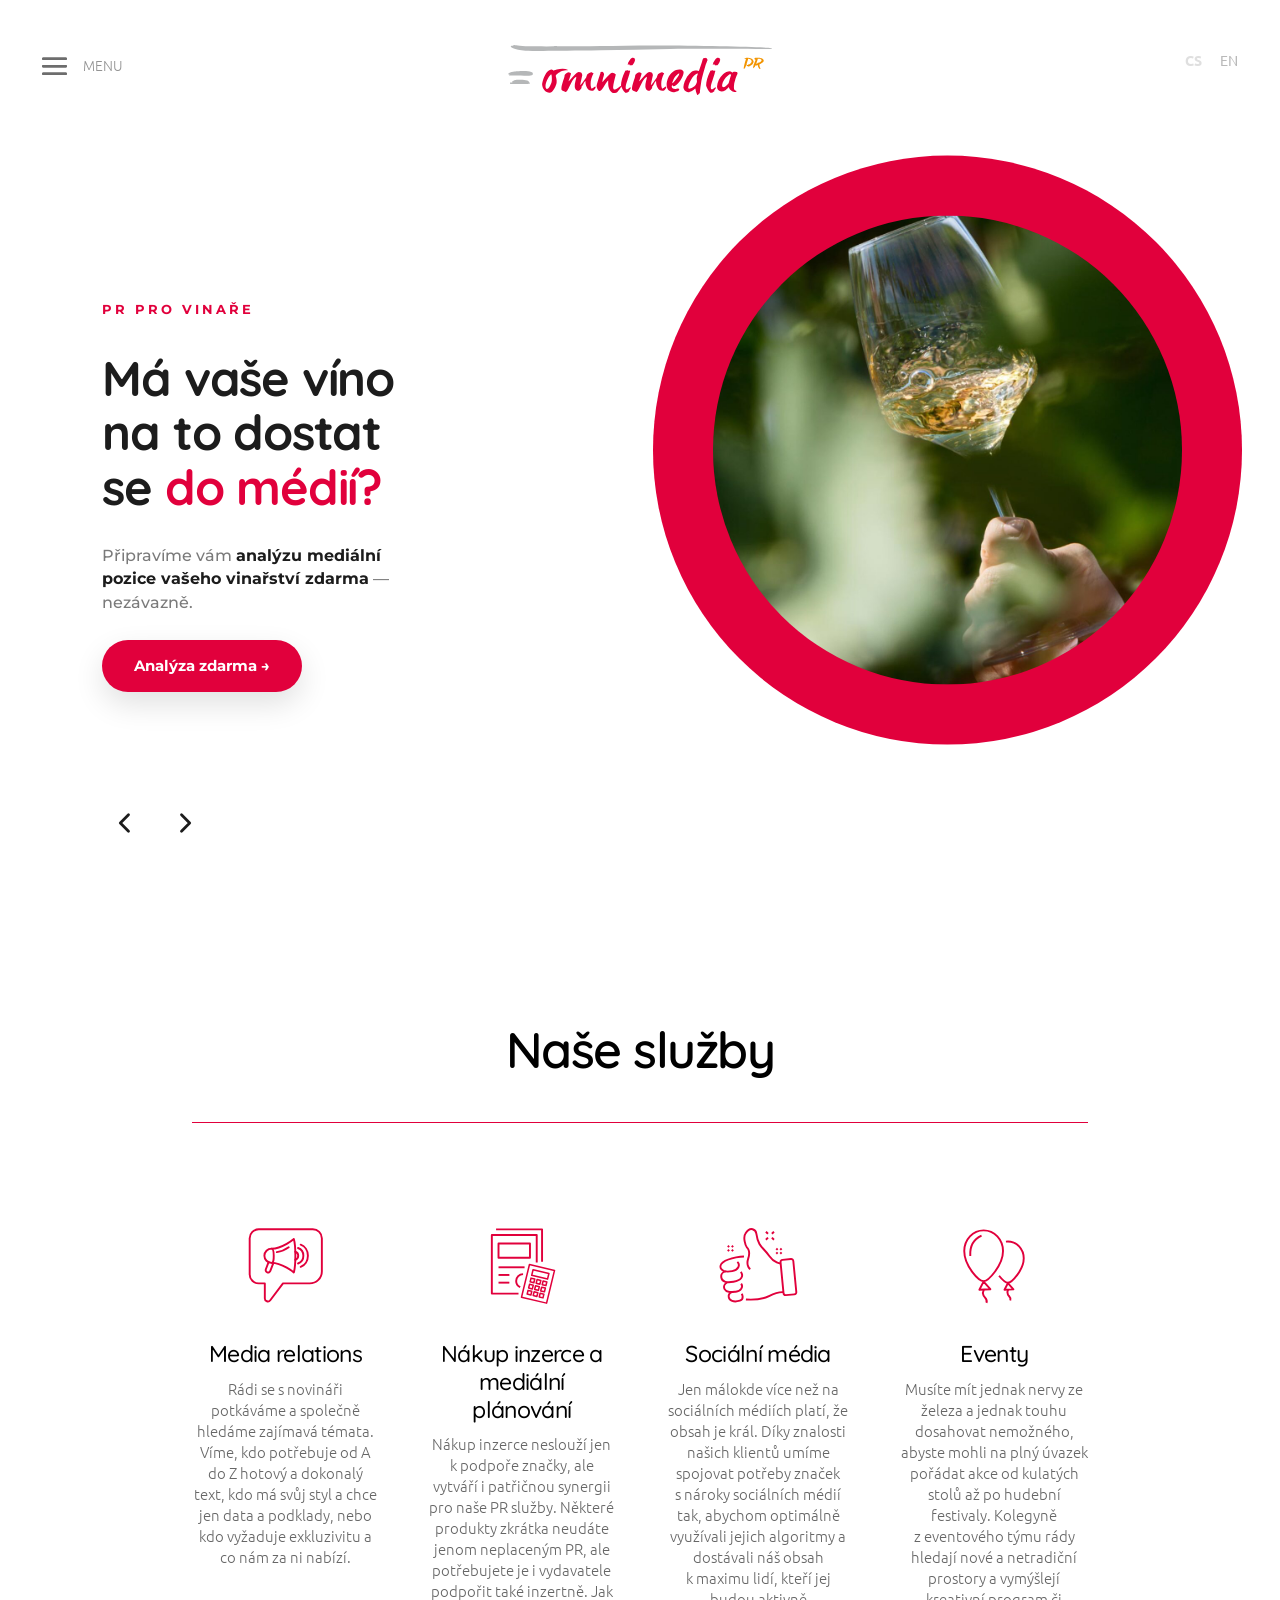
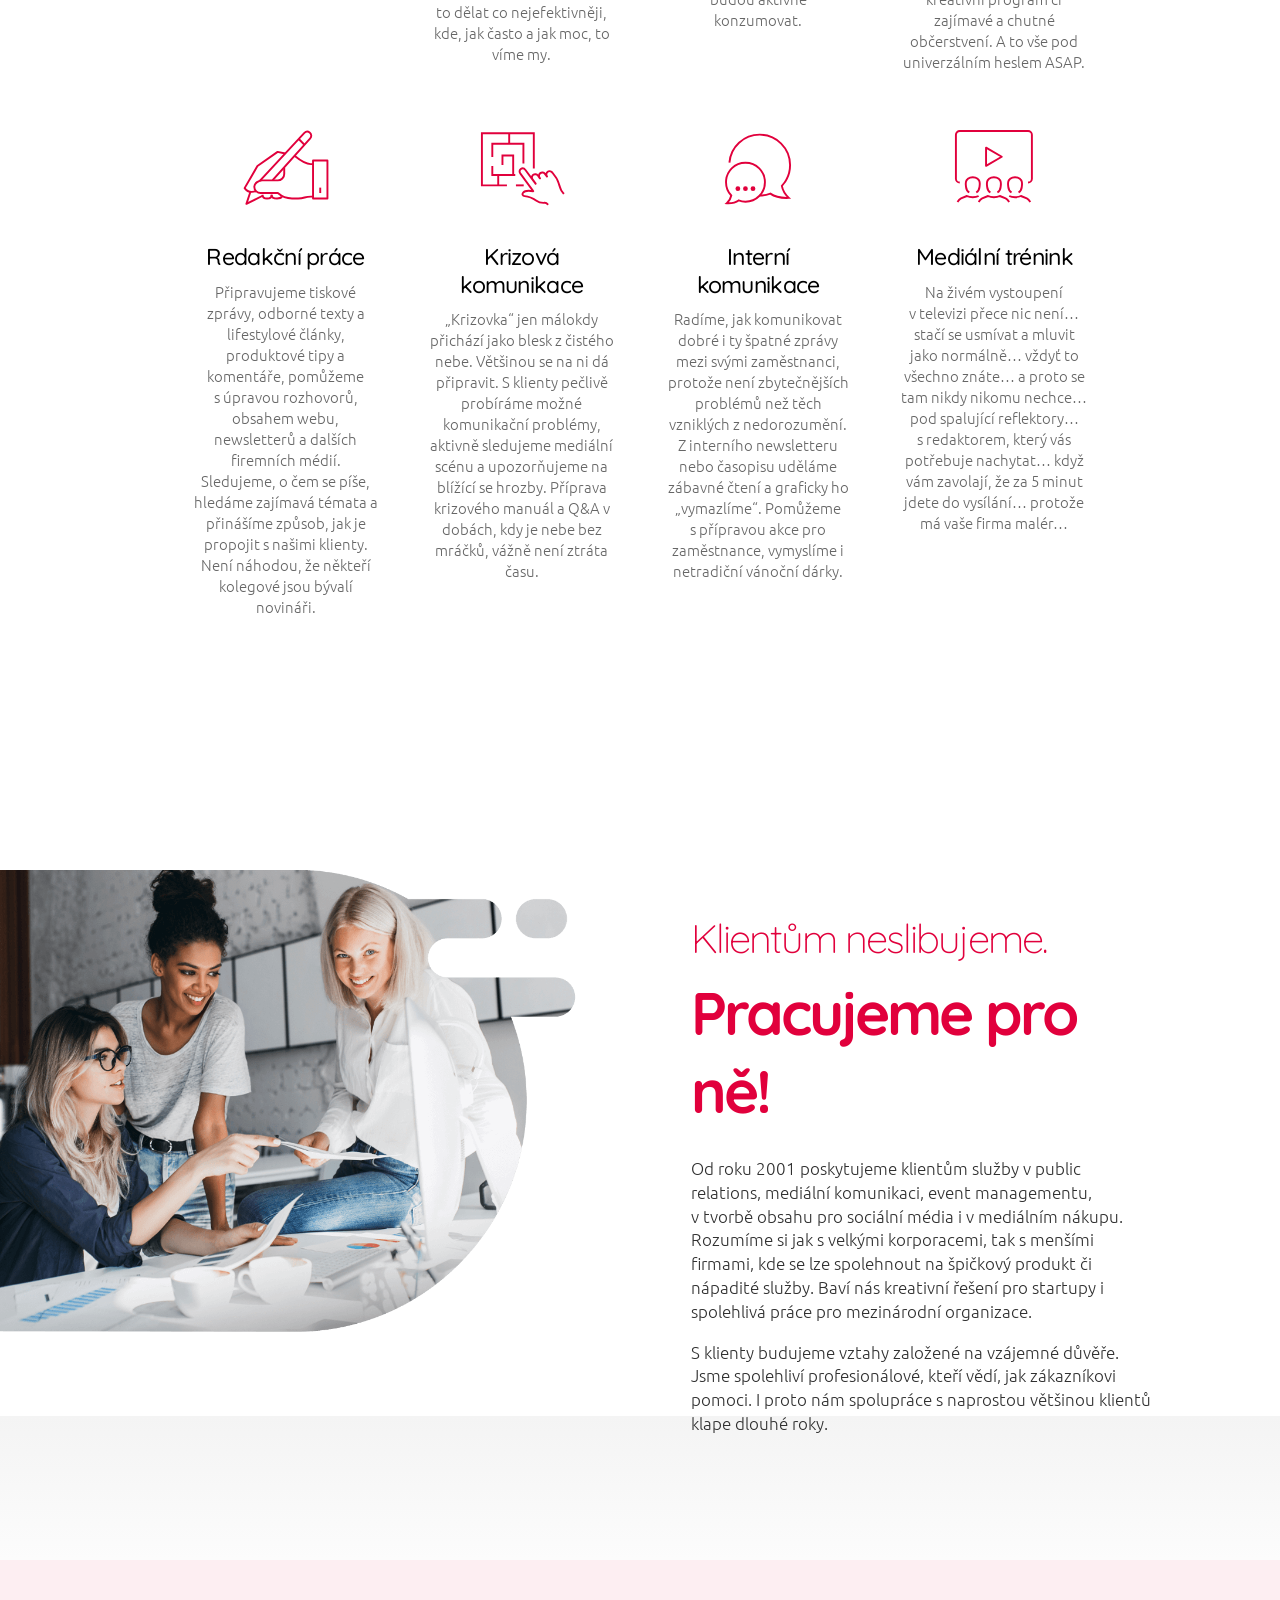
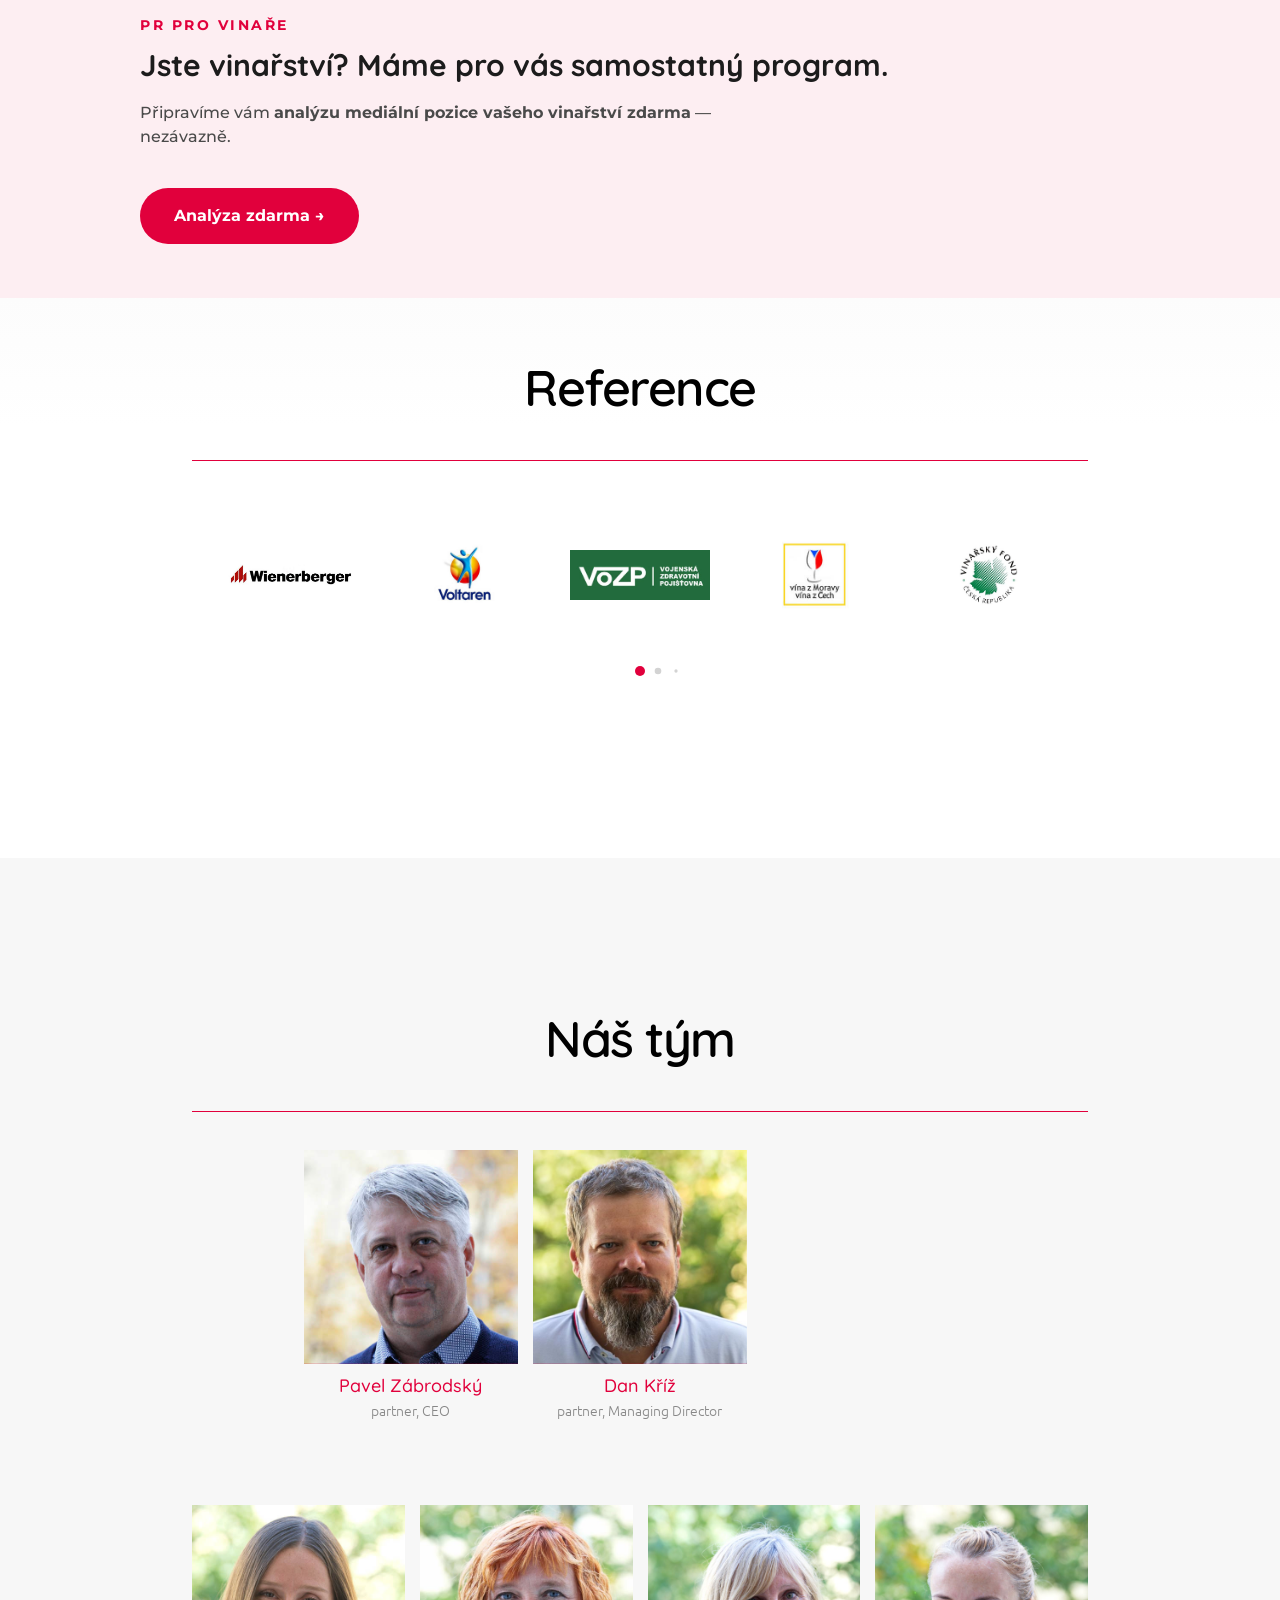
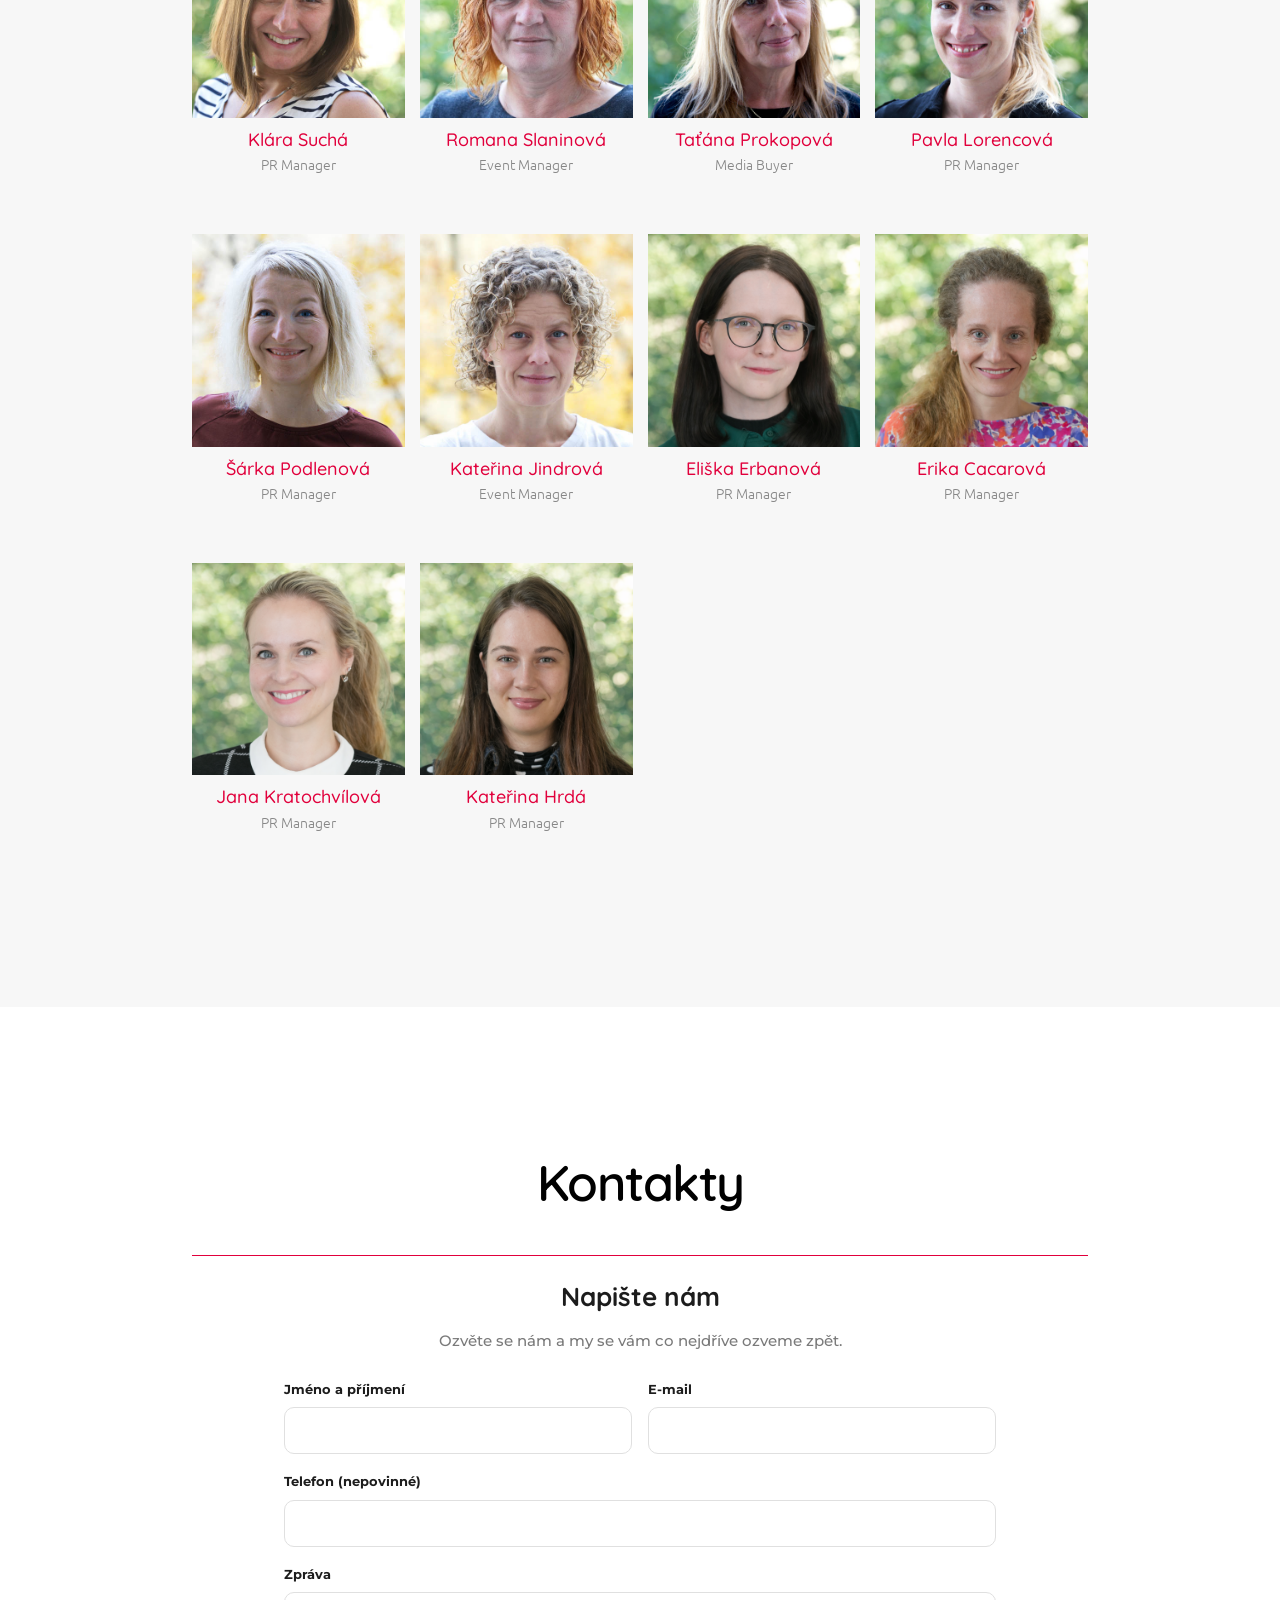
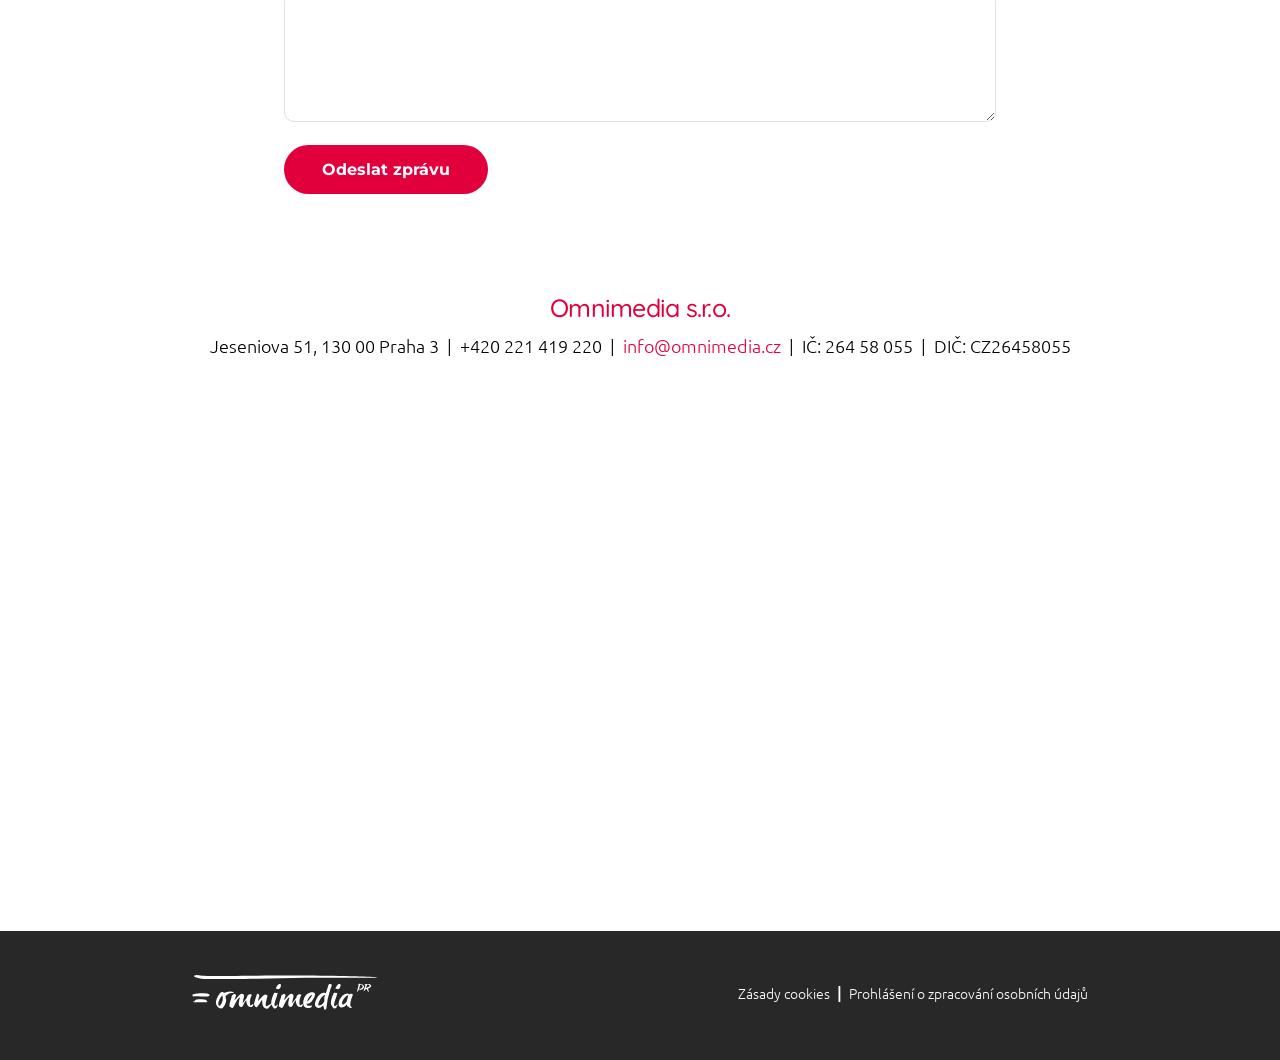
==== commit c47e7a35: "Menu: logo odkazuje na homepage; rozbalovaci menu jako subtilni vodorovny radek pod hlavickou - logo" ====
--- a/index.html
+++ b/index.html
@@ -1,6 +1,7 @@
 <!DOCTYPE html>
 <html lang="cs">
 <head>
+<meta name="robots" content="noindex, nofollow">
 	<meta charset="UTF-8" />
 <meta http-equiv="X-UA-Compatible" content="IE=edge">
 	
@@ -165,7 +166,7 @@
 				
 				
 				
-				<a href="assets-mirror/index"><span class="et_pb_image_wrap "><img decoding="async" width="224" height="42" src="assets-mirror/wp-content/uploads/2022/09/omnimedia-logo-min.svg" alt="" title="omnimedia-logo-min" class="wp-image-50" /></span></a>
+				<a href="index.html"><span class="et_pb_image_wrap "><img decoding="async" width="224" height="42" src="assets-mirror/wp-content/uploads/2022/09/omnimedia-logo-min.svg" alt="" title="omnimedia-logo-min" class="wp-image-50" /></span></a>
 			</div>
 			</div><div class="et_pb_column et_pb_column_1_4 et_pb_column_2_tb_header  et_pb_css_mix_blend_mode_passthrough et-last-child">
 				
@@ -258,7 +259,7 @@
 				
 				
 				
-				<a href="assets-mirror/index"><span class="et_pb_image_wrap "><img decoding="async" width="224" height="42" src="assets-mirror/wp-content/uploads/2022/09/omnimedia-logo-min.svg" alt="" title="omnimedia-logo-min" class="wp-image-50" /></span></a>
+				<a href="index.html"><span class="et_pb_image_wrap "><img decoding="async" width="224" height="42" src="assets-mirror/wp-content/uploads/2022/09/omnimedia-logo-min.svg" alt="" title="omnimedia-logo-min" class="wp-image-50" /></span></a>
 			</div>
 			</div>
 				
@@ -1371,7 +1372,7 @@
 				
 				
 				
-				<a href="assets-mirror/index"><span class="et_pb_image_wrap "><img decoding="async" width="224" height="42" src="assets-mirror/wp-content/uploads/2022/09/omnimedia-logo-min.svg" alt="" title="omnimedia-logo-min" class="wp-image-50" /></span></a>
+				<a href="index.html"><span class="et_pb_image_wrap "><img decoding="async" width="224" height="42" src="assets-mirror/wp-content/uploads/2022/09/omnimedia-logo-min.svg" alt="" title="omnimedia-logo-min" class="wp-image-50" /></span></a>
 			</div>
 			</div><div class="et_pb_column et_pb_column_1_2 et_pb_column_3_tb_footer  et_pb_css_mix_blend_mode_passthrough et-last-child">
 				
--- a/omni/integrate.css
+++ b/omni/integrate.css
@@ -30,8 +30,35 @@
 /* 4) Položka v menu (zvýraznění) */
 .omni-vinari-item > a{color:#e1003c !important}
 
-/* Jazykový přepínač (TranslatePress): dropdown neuskakuje doleva.
-   Napevno daná šířka 200px + zarovnání vpravo způsobovala posun – necháme kontejner podle obsahu. */
-.trp-language-switcher{width:auto !important;min-width:0 !important}
+/* Jazykový přepínač: místo vrtkavého hover dropdownu (přeskakoval) ukážeme obě mutace rovnou inline. */
+.trp-language-switcher{width:auto !important;min-width:0 !important;height:auto !important;overflow:visible !important}
+.trp-language-switcher > div{border:0 !important;background:none !important;background-image:none !important;padding:0 !important}
+.trp-language-switcher .trp-ls-shortcode-current-language{display:none !important}
+.trp-language-switcher .trp-ls-shortcode-language,
 .trp-language-switcher:hover .trp-ls-shortcode-language,
-.trp-language-switcher:focus .trp-ls-shortcode-language{left:0 !important;right:auto !important}
+.trp-language-switcher:focus .trp-ls-shortcode-language{
+  position:static !important;visibility:visible !important;display:inline-flex !important;gap:4px;
+  height:auto !important;max-height:none !important;min-height:0 !important;overflow:visible !important;
+  padding:0 !important;left:auto !important;top:auto !important}
+.trp-language-switcher .trp-ls-shortcode-language > a{padding:4px 7px !important;font-size:14px !important;border-radius:3px}
+.trp-language-switcher .trp-ls-shortcode-disabled-language{opacity:.45;font-weight:700;cursor:default}
+
+/* Vlastní menu — subtilní řádek vysouvající se pod horní okraj (spíná „MENU"/hamburger) */
+.omni-nav{position:fixed;left:0;right:0;top:80px;z-index:9000;overflow:hidden;
+  visibility:hidden;transition:visibility 0s linear .34s;
+  font-family:'Montserrat',Arial,sans-serif}
+.omni-nav.open{visibility:visible;transition:visibility 0s}
+.omni-nav .inner{display:flex;align-items:center;justify-content:center;flex-wrap:wrap;
+  gap:6px 30px;padding:13px 24px;background:#fff;border-bottom:1px solid #ececec;
+  box-shadow:0 12px 26px rgba(0,0,0,.07);
+  transform:translateY(-100%);transition:transform .34s cubic-bezier(.22,1,.36,1)}
+.omni-nav.open .inner{transform:translateY(0)}
+.omni-nav a{position:relative;font-size:15px;font-weight:600;color:#1c1c1c;
+  text-decoration:none;letter-spacing:.2px;padding:6px 2px;transition:color .2s}
+.omni-nav a::after{content:"";position:absolute;left:0;right:100%;bottom:0;height:2px;
+  background:#e1003c;transition:right .25s ease}
+.omni-nav a:hover{color:#e1003c}
+.omni-nav a:hover::after{right:0}
+.omni-nav a.hl{color:#e1003c;font-weight:700}
+.omni-nav a.hl::after{display:none}
+@media(max-width:600px){.omni-nav .inner{gap:2px 18px;padding:10px 16px}.omni-nav a{font-size:14px}}
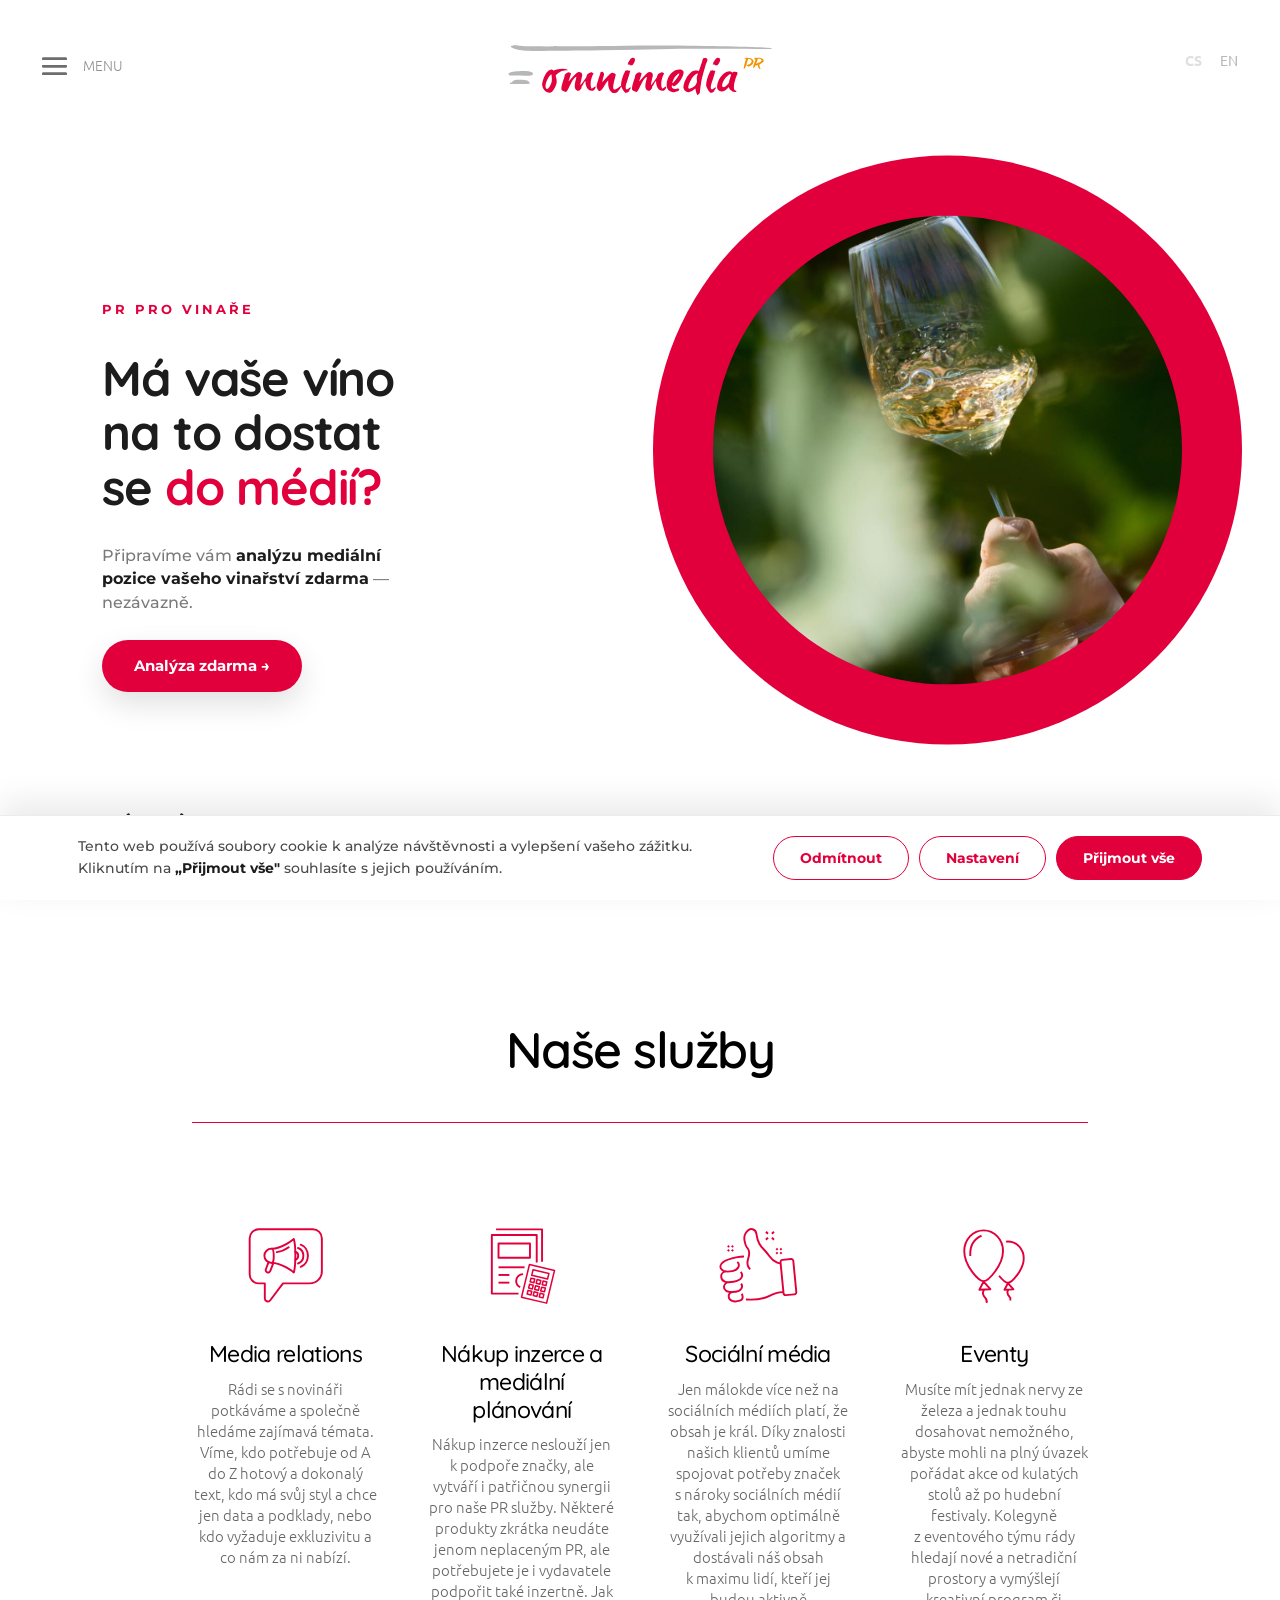
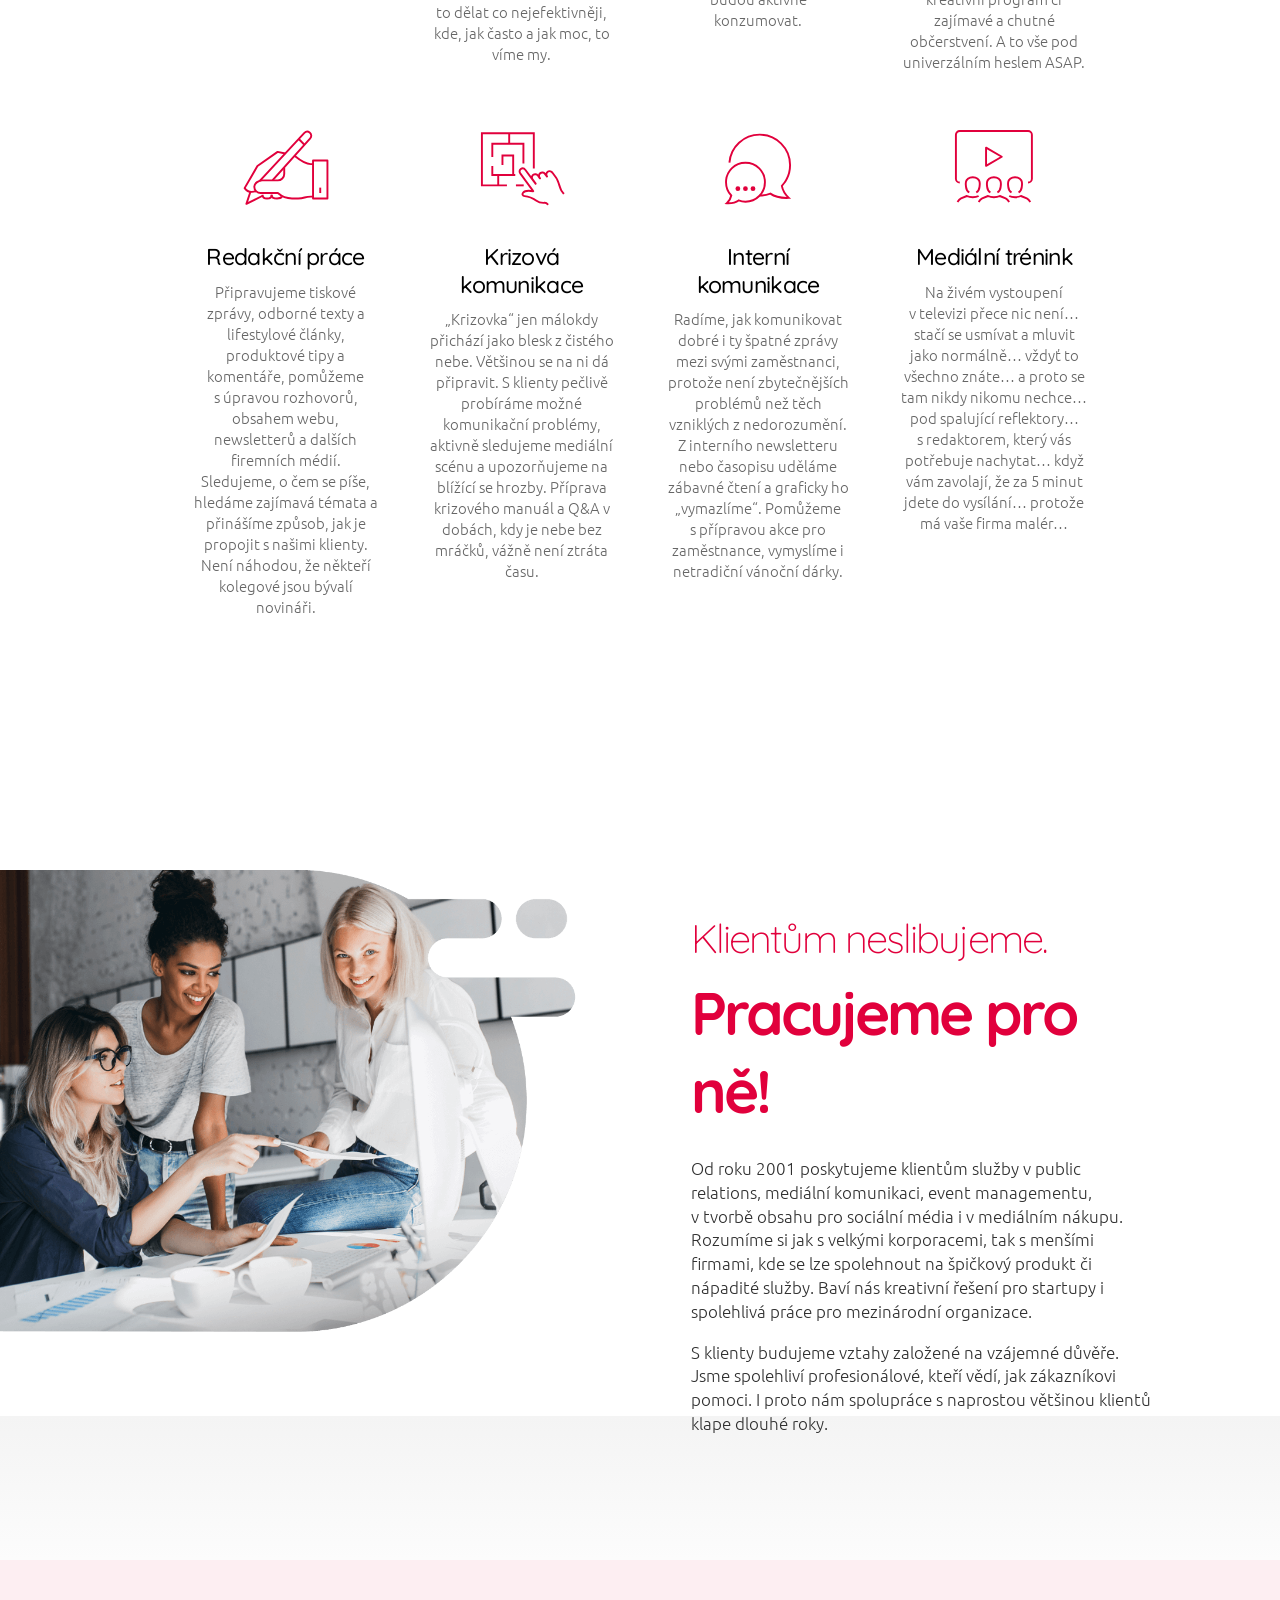
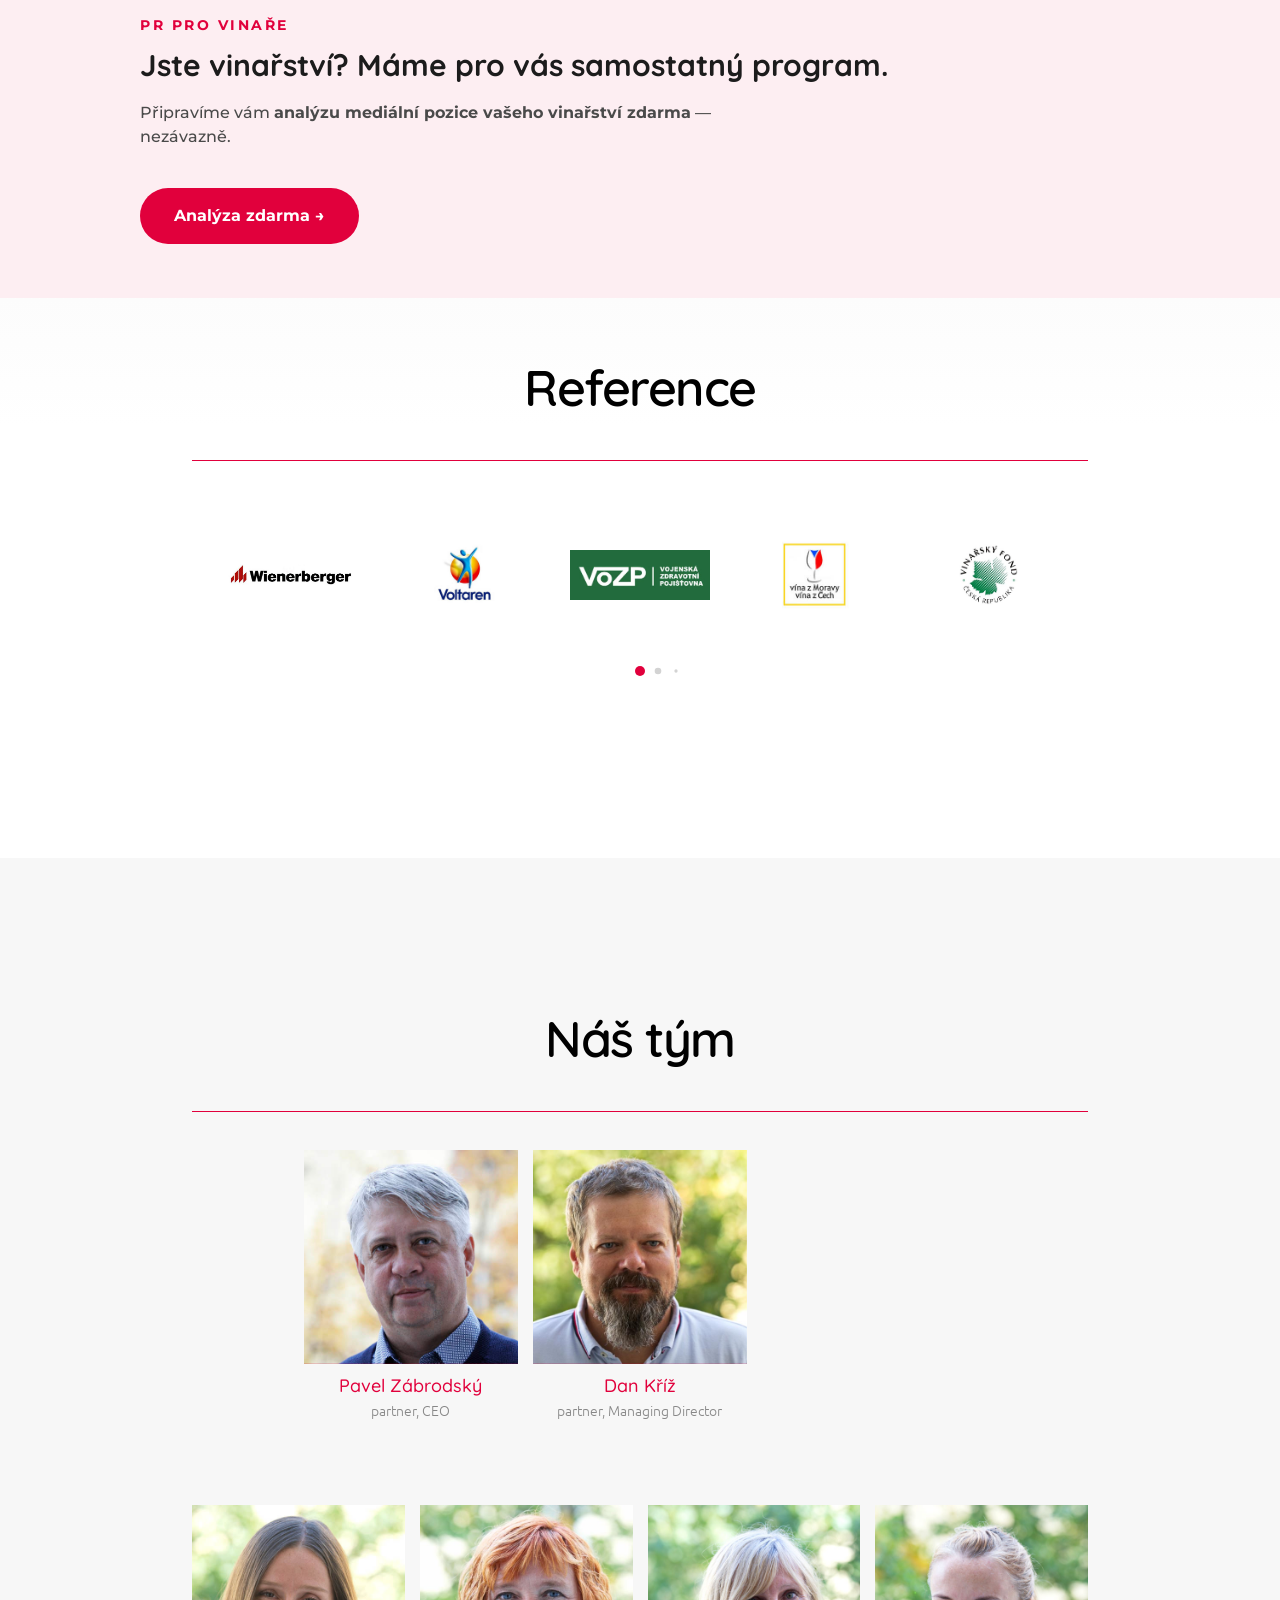
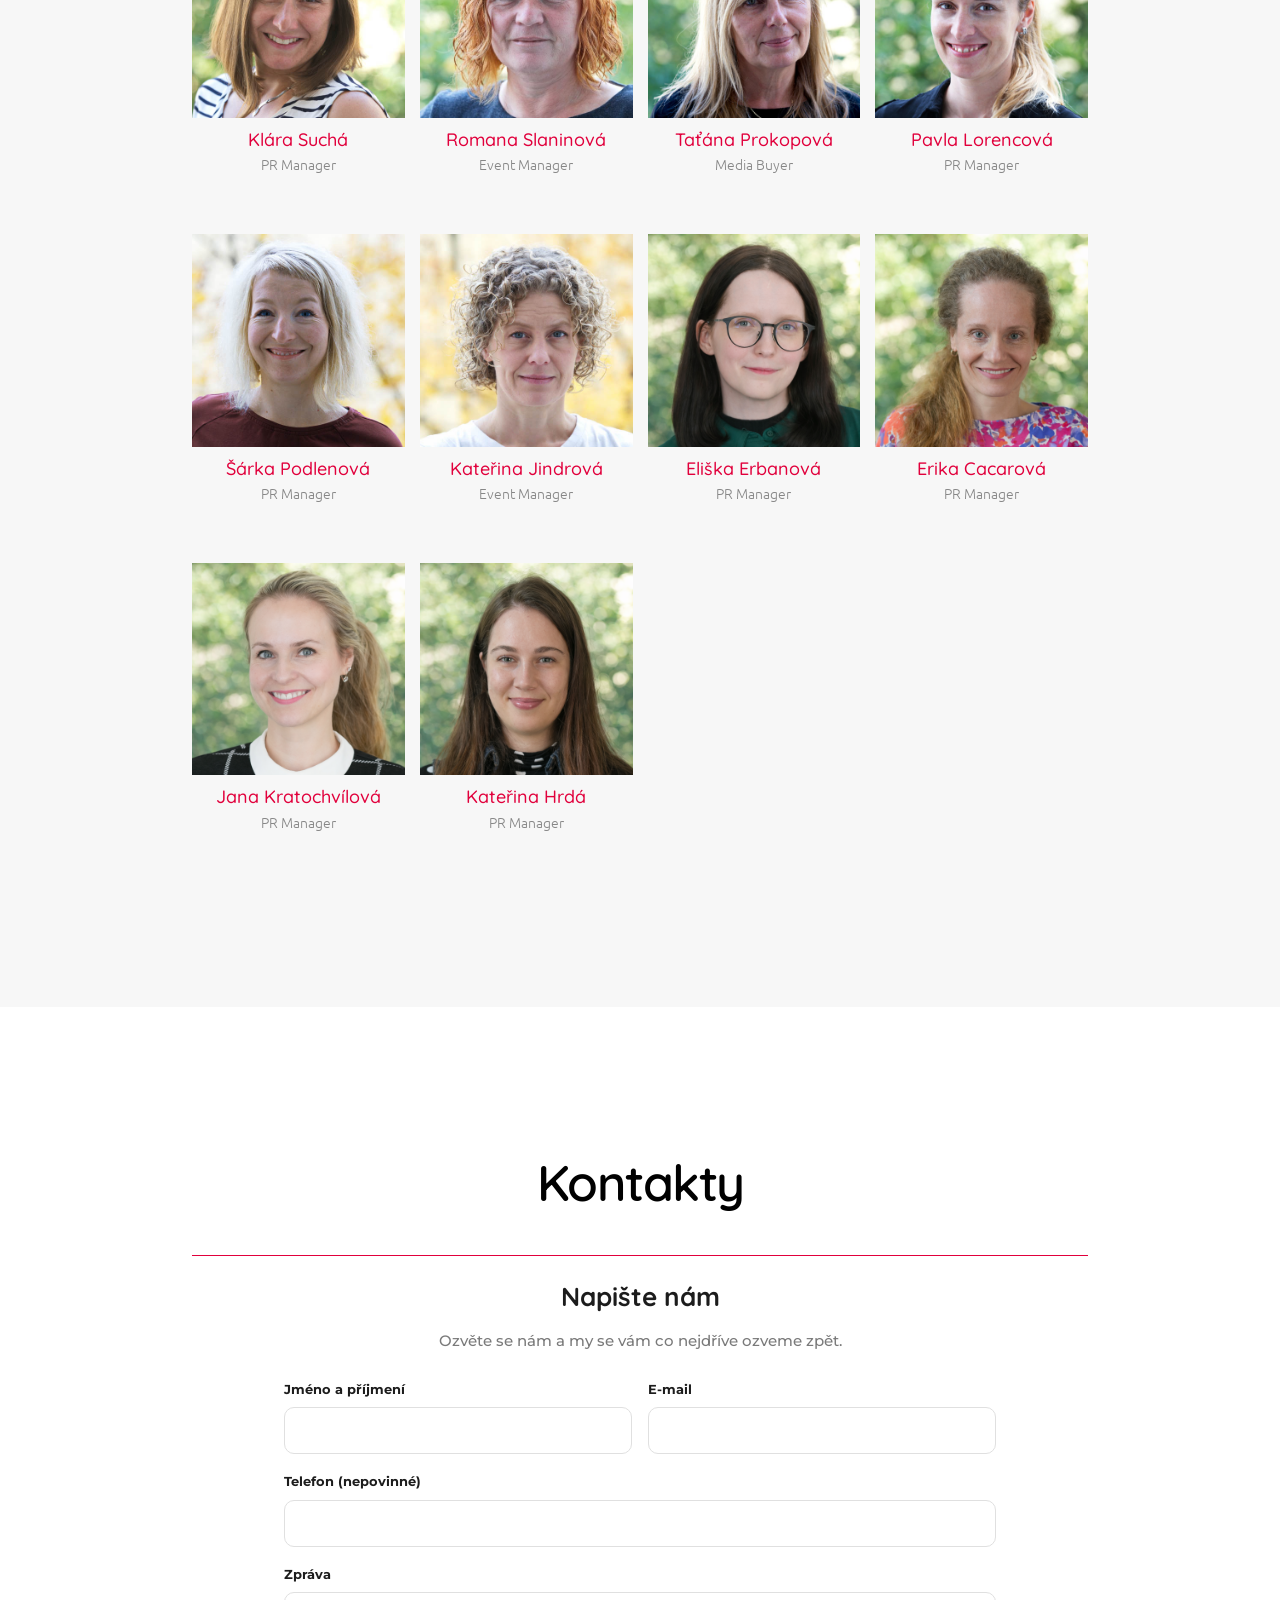
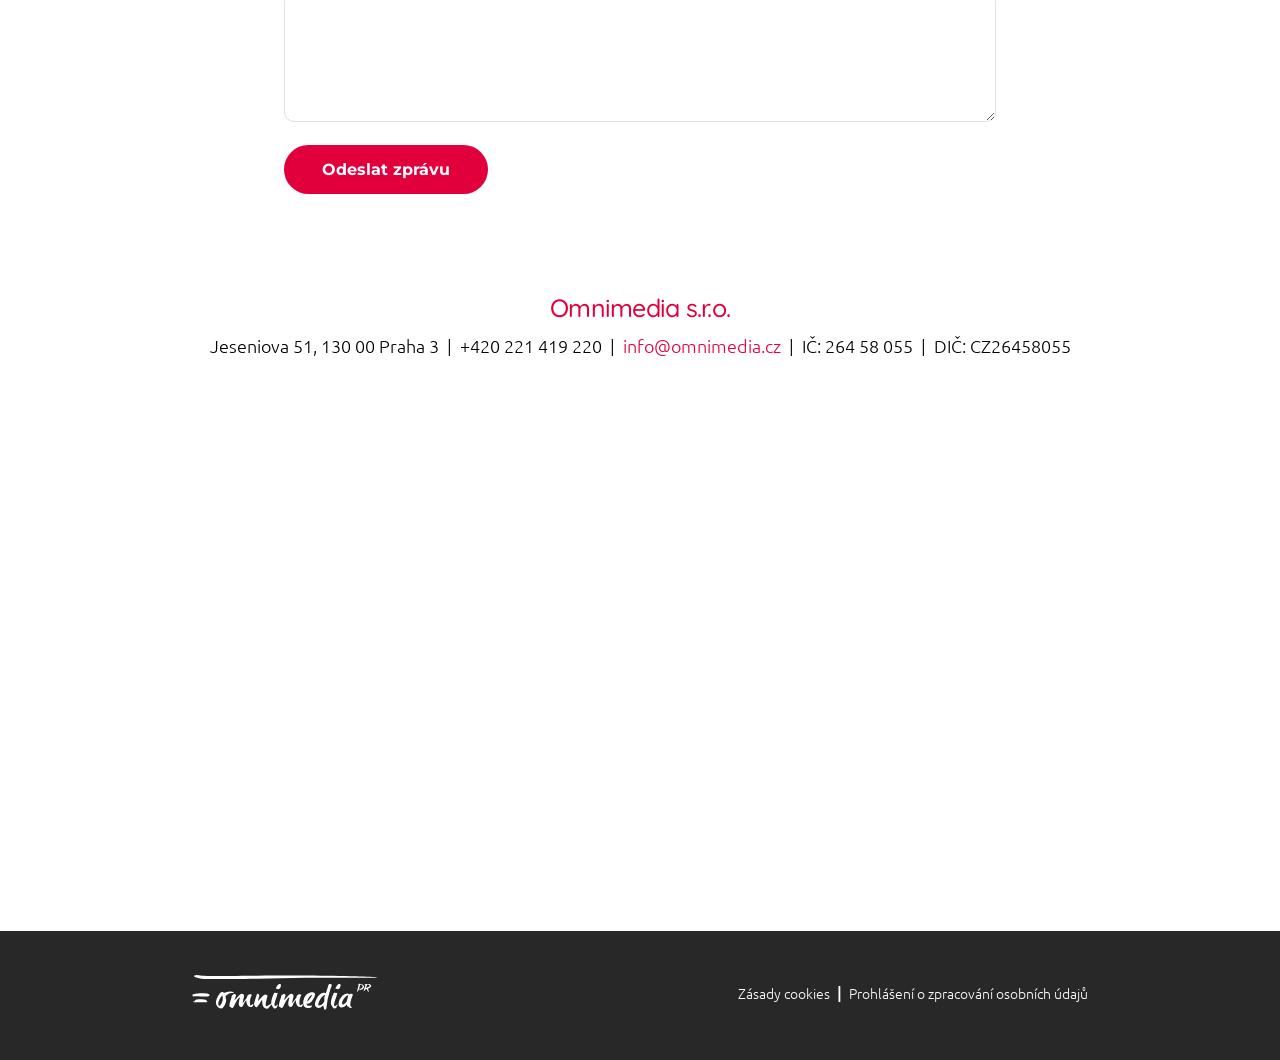
==== commit 951804d9: "Cookie lista (UI) - zatim bez napojeni na mereni - dvojjazycna (CS/EN), tlacitka Odmitnout / Nastave" ====
--- a/index.html
+++ b/index.html
@@ -1471,6 +1471,7 @@
 	
 	<link rel="stylesheet" href="omni/contact.css"><script src="omni/contact.js"></script>
 <link rel="stylesheet" href="omni/integrate.css"><script src="omni/integrate.js"></script>
+<link rel="stylesheet" href="omni/cookies.css"><script src="omni/cookies.js"></script>
 <script src="omni/hero.js"></script>
 </body>
 </html>
--- a/omni/hero.css
+++ b/omni/hero.css
@@ -1,4 +1,6 @@
 /* Čistý editovatelný hero (nahrazuje Depicter). Vše scoped pod .omni-hero. */
+/* obal je Divi sekce s defaultním paddingem – vynulovat, ať 100vh hero sedí od horního okraje */
+.omni-hero-wrap{padding-top:0!important;padding-bottom:0!important}
 .omni-hero{--hh:90px;position:relative;min-height:100vh;overflow:hidden;background:#fff;
   font-family:'Montserrat',Arial,sans-serif}
 .omni-hero *{box-sizing:border-box}
@@ -55,9 +57,18 @@
   stroke-linecap:round;stroke-linejoin:round}
 
 @media(max-width:980px){
-  .omni-hero .slide{grid-template-columns:1fr;text-align:center}
-  .omni-hero .slide-text{max-width:none;padding:var(--hh) 28px 0;margin:0 auto}
-  .omni-hero .lead{max-width:none;margin-left:auto;margin-right:auto}
-  .omni-hero .slide-visual{display:none}
-  .omni-hero .arrows{left:50%;transform:translateX(-50%)}
+  .omni-hero{--hh:74px}
+  .omni-hero .slide{grid-template-columns:1fr;grid-template-rows:auto auto;align-content:center;
+    justify-items:center;text-align:center;gap:22px;padding-bottom:64px}
+  .omni-hero .slide-text{max-width:none;padding:var(--hh) 26px 0;margin:0 auto}
+  .omni-hero h2.h{font-size:clamp(26px,6.4vw,42px);letter-spacing:-.6px}
+  .omni-hero .lead{max-width:none;margin:16px auto 0;font-size:clamp(14px,3.6vw,17px)}
+  .omni-hero .cta{margin-top:20px}
+  /* fotku na mobilu ukázat pod textem (ne schovat) */
+  .omni-hero .slide-visual{display:block;height:auto;width:100%}
+  .omni-hero .circle{position:relative;top:auto;left:auto;margin:0 auto;
+    --d:min(62vw,300px);transform:scale(.6)}
+  .omni-hero .slide.active .circle{transform:none;
+    transition:opacity .8s ease,transform 1s cubic-bezier(.34,1.3,.5,1) .05s}
+  .omni-hero .arrows{left:50%;bottom:14px;transform:translateX(-50%)}
 }
--- a/omni/cookies.css
+++ b/omni/cookies.css
@@ -0,0 +1,46 @@
+/* Cookie lišta (UI). Zatím bez napojení na měření – jen ukládá volbu a vysílá událost. */
+.omni-cc{position:fixed;left:0;right:0;bottom:0;z-index:99998;
+  font-family:'Montserrat',Arial,sans-serif;background:#fff;border-top:1px solid #ececec;
+  box-shadow:0 -12px 34px rgba(0,0,0,.09);
+  transform:translateY(115%);transition:transform .42s cubic-bezier(.22,1,.36,1)}
+.omni-cc.show{transform:translateY(0)}
+.omni-cc__in{max-width:1180px;margin:0 auto;padding:20px 28px;
+  display:flex;align-items:center;gap:14px 28px;flex-wrap:wrap}
+.omni-cc__txt{flex:1 1 360px;margin:0;font-size:14px;line-height:1.55;color:#4a4a4a}
+.omni-cc__txt strong{color:#1c1c1c}
+.omni-cc__btns{display:flex;gap:10px;flex-wrap:wrap}
+.omni-cc__btn{font-family:inherit;font-size:14px;font-weight:700;border-radius:50px;
+  padding:12px 26px;cursor:pointer;border:1px solid #e1003c;white-space:nowrap;
+  transition:background .2s,color .2s}
+.omni-cc__btn--ghost{background:#fff;color:#e1003c}
+.omni-cc__btn--ghost:hover{background:#fde9ef}
+.omni-cc__btn--solid{background:#e1003c;color:#fff}
+.omni-cc__btn--solid:hover{background:#b3002f}
+
+/* panel s nastavením kategorií */
+.omni-cc__set{display:none;flex-basis:100%;border-top:1px solid #eee;margin-top:4px;padding-top:14px}
+.omni-cc.open .omni-cc__set{display:block}
+.omni-cc__row{display:flex;align-items:flex-start;gap:16px;padding:12px 0;border-bottom:1px solid #f4f4f4}
+.omni-cc__row:last-of-type{border-bottom:0}
+.omni-cc__row h4{margin:0 0 3px;font-size:14px;font-weight:700;color:#1c1c1c}
+.omni-cc__row p{margin:0;font-size:13px;line-height:1.45;color:#7a7a7a}
+.omni-cc__settxt{flex:1}
+
+/* přepínač */
+.omni-cc__sw{position:relative;flex-shrink:0;width:46px;height:26px;margin-top:1px}
+.omni-cc__sw input{position:absolute;opacity:0;width:0;height:0}
+.omni-cc__sw label{position:absolute;inset:0;background:#cfcfcf;border-radius:50px;cursor:pointer;transition:background .2s}
+.omni-cc__sw label::after{content:"";position:absolute;top:3px;left:3px;width:20px;height:20px;
+  background:#fff;border-radius:50%;box-shadow:0 1px 3px rgba(0,0,0,.25);transition:transform .2s}
+.omni-cc__sw input:checked + label{background:#e1003c}
+.omni-cc__sw input:checked + label::after{transform:translateX(20px)}
+.omni-cc__sw input:disabled + label{opacity:.55;cursor:not-allowed}
+.omni-cc__save{margin-top:14px;text-align:right}
+
+@media(max-width:600px){
+  .omni-cc__in{padding:16px 16px 18px}
+  .omni-cc__btns{width:100%}
+  .omni-cc__btn{flex:1;padding:12px 14px}
+  .omni-cc__save{text-align:center}
+  .omni-cc__save .omni-cc__btn{flex:none;width:100%}
+}
